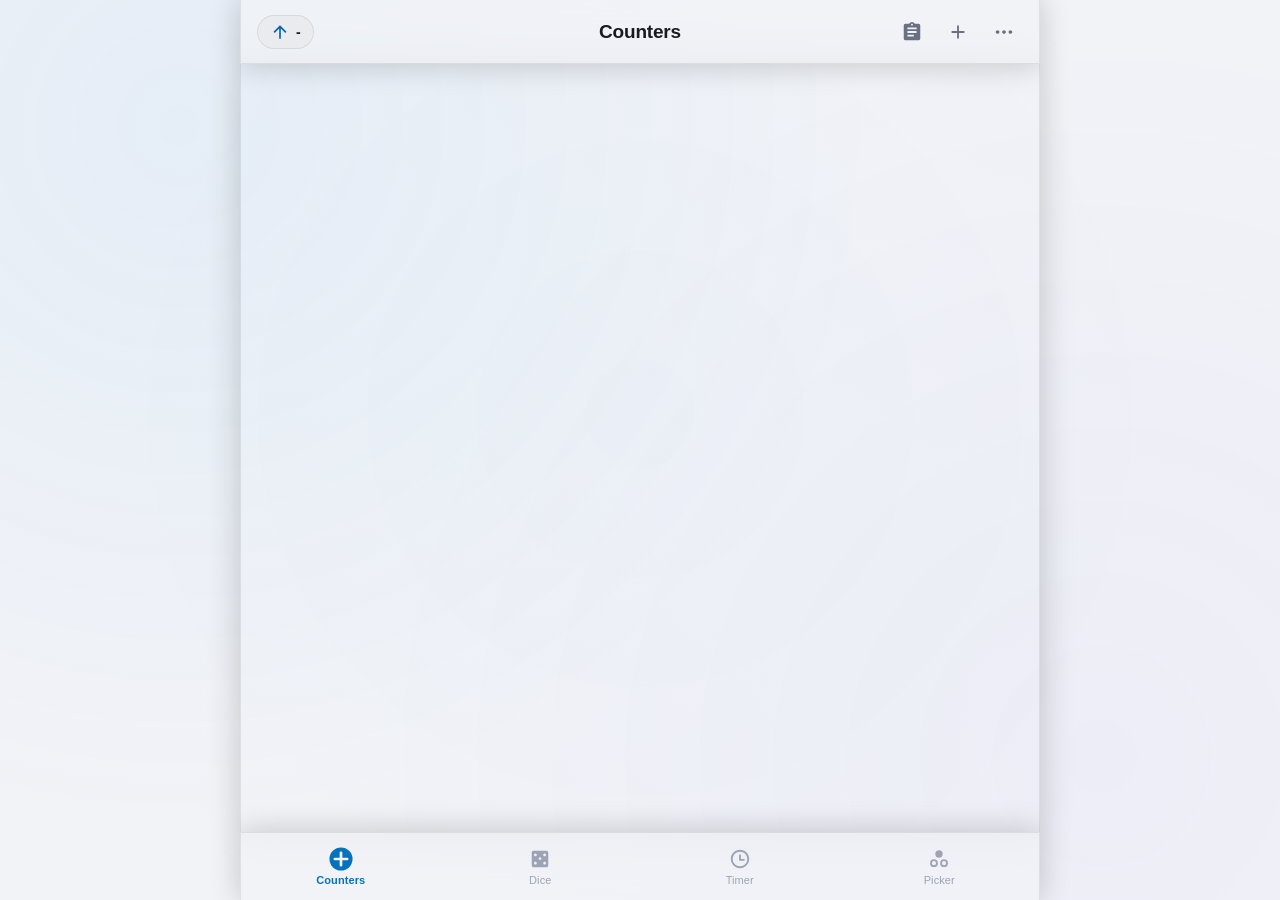
==== index.html @ 14c99e45 "Redesign dice tab with 3D polyhedra, immediate roll, and dual best/worst view" ====
<!DOCTYPE html>
<html lang="en">
  <head>
    <meta charset="UTF-8" />
    <meta
      name="viewport"
      content="width=device-width, initial-scale=1.0, viewport-fit=cover"
    />

    <!-- Premium PWA / Native Mobile App Fullscreen Mode -->
    <meta name="apple-mobile-web-app-title" content="Counters" />
    <meta name="mobile-web-app-capable" content="yes" />

    <title>Counters</title>

    <!-- Custom premium ultra-bold vector favicon -->
    <link rel="icon" type="image/png" href="/favicon.png" />

    <!-- iOS Home Screen Icon -->
    <link rel="apple-touch-icon" href="/apple-touch-icon.png" />

    <meta name="theme-color" content="#0d0e11" />
    <!-- sync-start:meta-description -->
    <meta
      name="description"
      content="Counters is a minimalist app designed for counting things, like scores in games."
    />
    <link rel="canonical" href="https://counters.cowneck.com/" />
    <meta property="og:type" content="website" />
    <meta property="og:site_name" content="Counters" />
    <meta property="og:title" content="Counters" />
    <meta property="og:description" content="Counters is a minimalist app designed for counting things, like scores in games." />
    <meta property="og:url" content="https://counters.cowneck.com/" />
    <meta property="og:image" content="https://counters.cowneck.com/og-image.jpg" />
    <meta property="og:image:width" content="1200" />
    <meta property="og:image:height" content="630" />
    <meta property="og:image:alt" content="Counters — A minimalist counting app" />
    <meta name="twitter:card" content="summary_large_image" />
    <meta name="twitter:title" content="Counters" />
    <meta name="twitter:description" content="Counters is a minimalist app designed for counting things, like scores in games." />
    <meta name="twitter:image" content="https://counters.cowneck.com/og-image.jpg" />
    <script type="application/ld+json">
    {
      "@context": "https://schema.org",
      "@type": "WebApplication",
      "name": "Counters",
      "url": "https://counters.cowneck.com/",
      "description": "Counters is a minimalist app designed for counting things, like scores in games.",
      "applicationCategory": "UtilityApplication",
      "operatingSystem": "Web, iOS, Android",
      "image": "https://counters.cowneck.com/og-image.jpg",
      "author": {
        "@type": "Person",
        "name": "Jimmy Orr",
        "url": "https://linktr.ee/jimmyorr"
      },
      "isPartOf": {
        "@type": "WebSite",
        "name": "cowneck",
        "url": "https://cowneck.com/"
      }
    }
    </script>
    <!-- sync-end:meta-description -->

    <!-- Modern CSS Stylesheet -->
    <link rel="stylesheet" href="index.css" />

    <!-- Pre-load script to prevent Flash of Unstyled Content (FOUC) and handle theme -->
    <script>
      (function () {
        const isLab = new URLSearchParams(window.location.search).get("lab") === "1";
        const savedTheme = isLab ? "dark" : localStorage.getItem("counters-theme") || "system";
        const root = document.documentElement;

        const isDark =
          savedTheme === "dark" ||
          (savedTheme !== "light" &&
            window.matchMedia("(prefers-color-scheme: dark)").matches);
        root.classList.toggle("dark-mode", isDark);
        root.classList.toggle("light-mode", !isDark);

        const themeMeta = document.querySelector('meta[name="theme-color"]');
        if (themeMeta) {
          themeMeta.setAttribute("content", isDark ? "#0d0e11" : "#f2f3f7");
        }

        const savedHue = isLab ? null : localStorage.getItem("counters-theme-hue");
        if (savedHue !== null && /^\d+$/.test(savedHue)) {
          root.style.setProperty("--theme-hue", savedHue);
        }

        // Load and apply grid layout option beforehand to prevent shifting
        const savedLayout = isLab ? "grid" : localStorage.getItem("counters-layout") || "list";
        root.setAttribute("data-layout", savedLayout);
      })();
    </script>
  </head>
  <body>
    <!-- Subtle ambient background gradient influenced by the current leader -->
    <div id="ambient-backdrop" class="ambient-backdrop" aria-hidden="true"></div>

    <!-- App Header -->
    <header class="app-header" data-active-tab="counters">
      <button
        class="header-left counters-only-control"
        id="header-leader-container"
        aria-label="Display options"
      >
        <span class="leader-icon">
          <svg
            aria-hidden="true"
            xmlns="http://www.w3.org/2000/svg"
            viewBox="0 0 24 24"
            width="20"
            height="20"
            fill="currentColor"
          >
            <path
              d="M13 7.828V20h-2V7.828l-5.364 5.364-1.414-1.414L12 4l7.778 7.778-1.414 1.414L13 7.828z"
            />
          </svg>
        </span>
        <span class="leader-text" id="header-leader-text">-</span>
      </button>

      <button
        class="header-left picker-mode-pill"
        id="header-picker-mode"
        aria-label="Picker mode: Pick 1"
        inert
      >
        <span class="picker-mode-icon" aria-hidden="true">
          <svg
            xmlns="http://www.w3.org/2000/svg"
            viewBox="0 0 24 24"
            width="18"
            height="18"
            fill="currentColor"
          >
            <circle cx="12" cy="6.5" r="4" />
            <circle
              cx="6.5"
              cy="16.5"
              r="3.25"
              fill="none"
              stroke="currentColor"
              stroke-width="2"
            />
            <circle
              cx="17.5"
              cy="16.5"
              r="3.25"
              fill="none"
              stroke="currentColor"
              stroke-width="2"
            />
          </svg>
        </span>
        <span class="picker-mode-text" id="header-picker-mode-text">Pick 1</span>
      </button>

      <div class="header-center">
        <h1 class="app-title" id="app-view-title">Counters</h1>
      </div>

      <div class="header-right">
        <button
          class="header-btn counters-only-control"
          id="btn-open-history"
          title="History"
          aria-label="Open history"
        >
          <svg
            aria-hidden="true"
            xmlns="http://www.w3.org/2000/svg"
            viewBox="0 0 24 24"
            width="22"
            height="22"
            fill="currentColor"
          >
            <path
              d="M19 3h-4.18C14.4 1.84 13.3 1 12 1c-1.3 0-2.4.84-2.82 2H5c-1.1 0-2 .9-2 2v14c0 1.1.9 2 2 2h14c1.1 0 2-.9 2-2V5c0-1.1-.9-2-2-2zm-7 0c.55 0 1 .45 1 1s-.45 1-1 1-1-.45-1-1 .45-1 1-1zm2 14H7v-2h7v2zm3-4H7v-2h10v2zm0-4H7V7h10v2z"
            />
          </svg>
        </button>
        <button
          class="header-btn counters-only-control"
          id="btn-add-counter"
          title="Add counter"
          aria-label="Add counter"
        >
          <svg
            aria-hidden="true"
            xmlns="http://www.w3.org/2000/svg"
            viewBox="0 0 24 24"
            width="22"
            height="22"
            fill="currentColor"
          >
            <path d="M11 11V5h2v6h6v2h-6v6h-2v-6H5v-2h6z" />
          </svg>
        </button>
        <button
          class="header-btn"
          id="btn-open-options"
          title="Menu"
          aria-label="Open menu"
        >
          <svg
            aria-hidden="true"
            xmlns="http://www.w3.org/2000/svg"
            viewBox="0 0 24 24"
            width="22"
            height="22"
            fill="currentColor"
          >
            <path
              d="M5 10c-1.1 0-2 .9-2 2s.9 2 2 2 2-.9 2-2-.9-2-2-2zm14 0c-1.1 0-2 .9-2 2s.9 2 2 2 2-.9 2-2-.9-2-2-2zm-7 0c-1.1 0-2 .9-2 2s.9 2 2 2 2-.9 2-2-.9-2-2-2z"
            />
          </svg>
        </button>
      </div>
    </header>

    <!-- Main View Screens -->
    <main class="app-main">
      <div class="tabs-slider" id="tabs-slider">
        <!-- Tab 1: Counters View -->
        <section
          class="tab-content active"
          id="tab-counters"
          data-view="counters"
          role="tabpanel"
          aria-labelledby="tab-btn-counters"
        >
          <!-- Scrollable Counters Container -->
          <div class="counters-container" id="counters-list-wrapper">
            <!-- Injected Dynamically by JavaScript -->
          </div>

          <!-- Empty State -->
          <div class="empty-state hidden" id="empty-state-view">
            <button
              class="empty-state-card"
              id="btn-empty-placeholder-icon"
              aria-label="Add counter"
            >
              <div class="placeholder-icon">
                <svg
                  aria-hidden="true"
                  class="accent-badge-svg"
                  xmlns="http://www.w3.org/2000/svg"
                  viewBox="0 0 24 24"
                  width="64"
                  height="64"
                >
                  <circle cx="12" cy="12" r="11.25" class="accent-badge-fill accent-badge-circle" />
                  <path
                    d="M12 6.25v11.5M6.25 12h11.5"
                    class="accent-badge-mark"
                    stroke-width="2.55"
                    stroke-linecap="round"
                    fill="none"
                  />
                </svg>
              </div>
              <div class="empty-state-text-btn">Add a counter</div>
            </button>
          </div>
        </section>

        <!-- Tab 2: Dice View -->
        <section
          class="tab-content"
          id="tab-dice"
          data-view="dice"
          role="tabpanel"
          aria-labelledby="tab-btn-dice"
          inert
        >
          <div class="dice-workspace" id="dice-workspace">
            <!-- Top: 3D Dice Tray -->
            <div
              class="dice-tray"
              id="dice-tray"
              role="group"
              aria-label="Dice tray"
            ></div>

            <!-- Middle: Single Active Dice Arena & Live Total -->
            <div class="dice-zone dice-result-card" id="dice-result-card">
              <div class="dice-arena-header">
                <div class="dice-total-wrap">
                  <span class="dice-total-label">Total</span>
                  <span
                    class="dice-result-total"
                    id="dice-result-total"
                    aria-live="polite"
                    >—</span
                  >
                </div>
                <span
                  class="dice-zone-count"
                  id="dice-pool-notation"
                  aria-live="polite"
                ></span>
              </div>
              <div
                class="dice-arena"
                id="dice-arena"
                role="group"
                aria-label="Rolled dice"
              >
                <p class="dice-empty-hint" id="dice-empty-hint">
                  Tap a die to roll it
                </p>
              </div>
            </div>

            <!-- Bottom: Roll Mode Toggle -->
            <div
              class="dice-mode-group"
              id="dice-mode-group"
              role="radiogroup"
              aria-label="Roll mode"
            >
              <button
                type="button"
                class="dice-mode-btn active"
                data-dice-mode="exact"
                role="radio"
                aria-checked="true"
              >
                Exact
              </button>
              <button
                type="button"
                class="dice-mode-btn"
                data-dice-mode="best"
                role="radio"
                aria-checked="false"
              >
                Best of two
              </button>
              <button
                type="button"
                class="dice-mode-btn"
                data-dice-mode="worst"
                role="radio"
                aria-checked="false"
              >
                Worst of two
              </button>
            </div>

            <!-- Bottom: Action Controls -->
            <div class="dice-actions-bar" id="dice-actions-bar">
              <button
                type="button"
                class="primary-btn dice-roll-action-btn"
                id="btn-roll-action"
                disabled
              >
                Reroll
              </button>
              <button
                type="button"
                class="dice-secondary-btn"
                id="btn-dice-clear"
                aria-label="Clear all dice"
                disabled
              >
                Clear
              </button>
            </div>
          </div>
        </section>

        <!-- Tab 3: Timer View -->
        <section
          class="tab-content"
          id="tab-timer"
          data-view="timer"
          role="tabpanel"
          aria-labelledby="tab-btn-timer"
          inert
        >
          <div class="placeholder-container">
            <div class="placeholder-icon shake-animation" id="timer-shake-icon">
              <svg
                aria-hidden="true"
                xmlns="http://www.w3.org/2000/svg"
                viewBox="0 0 24 24"
                width="64"
                height="64"
                fill="currentColor"
              >
                <path
                  d="M12 2C6.486 2 2 6.486 2 12s4.486 10 10 10 10-4.486 10-10S17.514 2 12 2zm0 18c-4.411 0-8-3.589-8-8s3.589-8 8-8 8 3.589 8 8-3.589 8-8 8z"
                />
                <path d="M13 7h-2v6h6v-2h-4z" />
              </svg>
            </div>
            <div class="placeholder-timer-visual">
              <span class="timer-tick" id="placeholder-stopwatch-display"
                >00:00.0</span
              >
            </div>
            <div class="timer-increment-row">
              <button class="timer-inc-btn" data-secs="10" aria-label="Add 10 seconds">+10s</button>
              <button class="timer-inc-btn" data-secs="30" aria-label="Add 30 seconds">+30s</button>
              <button class="timer-inc-btn" data-secs="60" aria-label="Add 60 seconds">+60s</button>
            </div>
            <div class="timer-controls">
              <button class="primary-btn" id="btn-timer-placeholder-start">
                Start
              </button>
              <button class="secondary-btn" id="btn-timer-placeholder-reset">
                Reset
              </button>
            </div>
          </div>
        </section>

        <!-- Tab 4: Picker View -->
        <section
          class="tab-content tab-picker"
          id="tab-picker"
          data-view="picker"
          role="tabpanel"
          aria-labelledby="tab-btn-picker"
          inert
        >
          <div class="picker-stage" id="picker-stage">
            <div
              class="picker-winner-bg"
              id="picker-winner-bg"
              aria-hidden="true"
            ></div>
            <div class="picker-prompt" id="picker-prompt">
              <div class="placeholder-icon picker-prompt-icon">
                <svg
                  aria-hidden="true"
                  xmlns="http://www.w3.org/2000/svg"
                  viewBox="0 0 24 24"
                  width="64"
                  height="64"
                  fill="currentColor"
                >
                  <circle cx="12" cy="6.5" r="4" />
                  <circle
                    cx="6.5"
                    cy="16.5"
                    r="3.25"
                    fill="none"
                    stroke="currentColor"
                    stroke-width="2"
                  />
                  <circle
                    cx="17.5"
                    cy="16.5"
                    r="3.25"
                    fill="none"
                    stroke="currentColor"
                    stroke-width="2"
                  />
                </svg>
              </div>
              <p class="picker-prompt-title" id="picker-prompt-title">
                Place fingers to choose
              </p>
              <p class="picker-prompt-subtitle" id="picker-prompt-subtitle">
                2 or more players
              </p>
            </div>
            <div class="picker-circles" id="picker-circles"></div>
            <div
              class="picker-particles"
              id="picker-particles"
              aria-hidden="true"
            ></div>
            <div
              class="visually-hidden"
              id="picker-status"
              role="status"
              aria-live="polite"
            ></div>
          </div>
        </section>
      </div>
    </main>

    <!-- Bottom Navigation Bar -->
    <nav class="app-nav" role="tablist" aria-label="Views">
      <button
        class="nav-item active"
        id="tab-btn-counters"
        data-tab-btn="counters"
        aria-controls="tab-counters"
        aria-label="Counters list"
        role="tab"
        aria-selected="true"
        tabindex="0"
      >
        <span class="nav-icon">
          <svg
            aria-hidden="true"
            xmlns="http://www.w3.org/2000/svg"
            viewBox="0 0 24 24"
            fill="currentColor"
          >
            <defs>
              <mask id="plus-mask-nav">
                <rect width="24" height="24" fill="white" />
                <path
                  d="M12 6v12M6 12h12"
                  stroke="black"
                  stroke-width="2.625"
                  stroke-linecap="round"
                />
              </mask>
            </defs>
            <circle cx="12" cy="12" r="11.25" mask="url(#plus-mask-nav)" />
          </svg>
        </span>
        <span class="nav-text">Counters</span>
      </button>

      <button
        class="nav-item"
        id="tab-btn-dice"
        data-tab-btn="dice"
        aria-controls="tab-dice"
        aria-label="Dice"
        role="tab"
        aria-selected="false"
        tabindex="-1"
      >
        <span class="nav-icon">
          <svg
            aria-hidden="true"
            xmlns="http://www.w3.org/2000/svg"
            viewBox="0 0 24 24"
            fill="currentColor"
          >
            <path
              d="M19 3H5c-1.103 0-2 .897-2 2v14c0 1.103.897 2 2 2h14c1.103 0 2-.897 2-2V5c0-1.103-.897-2-2-2zm-7 10c-.828 0-1.5-.672-1.5-1.5s.672-1.5 1.5-1.5 1.5.672 1.5 1.5-.672 1.5-1.5 1.5zM7 9c-.828 0-1.5-.672-1.5-1.5S6.172 6 7 6s1.5.672 1.5 1.5S7.828 9 7 9zm0 9c-.828 0-1.5-.672-1.5-1.5s.672-1.5 1.5-1.5 1.5.672 1.5 1.5S7.828 18 7 18zm10 0c-.828 0-1.5-.672-1.5-1.5s.672-1.5 1.5-1.5 1.5.672 1.5 1.5-.672 1.5-1.5 1.5zm0-9c-.828 0-1.5-.672-1.5-1.5S16.172 6 17 6s1.5.672 1.5 1.5S17.828 9 17 9z"
            />
          </svg>
        </span>
        <span class="nav-text">Dice</span>
      </button>

      <button
        class="nav-item"
        id="tab-btn-timer"
        data-tab-btn="timer"
        aria-controls="tab-timer"
        aria-label="Timer"
        role="tab"
        aria-selected="false"
        tabindex="-1"
      >
        <span class="nav-icon">
          <svg
            aria-hidden="true"
            xmlns="http://www.w3.org/2000/svg"
            viewBox="0 0 24 24"
            fill="currentColor"
          >
            <path
              d="M12 22c5.523 0 10-4.477 10-10S17.523 2 12 2 2 6.477 2 12s4.477 10 10 10zm0-2a8 8 0 1 1 0-16 8 8 0 0 1 0 16zm1-8h4v2h-6V7h2v5z"
            />
          </svg>
        </span>
        <span class="nav-text">Timer</span>
      </button>

      <button
        class="nav-item"
        id="tab-btn-picker"
        data-tab-btn="picker"
        aria-controls="tab-picker"
        aria-label="Picker"
        role="tab"
        aria-selected="false"
        tabindex="-1"
      >
        <span class="nav-icon">
          <svg
            aria-hidden="true"
            xmlns="http://www.w3.org/2000/svg"
            viewBox="0 0 24 24"
            fill="currentColor"
          >
            <circle cx="12" cy="6.5" r="4" />
            <circle
              cx="6.5"
              cy="16.5"
              r="3.25"
              fill="none"
              stroke="currentColor"
              stroke-width="2"
            />
            <circle
              cx="17.5"
              cy="16.5"
              r="3.25"
              fill="none"
              stroke="currentColor"
              stroke-width="2"
            />
          </svg>
        </span>
        <span class="nav-text">Picker</span>
      </button>
    </nav>

    <!-- ==================== DIALOGS & OVERLAYS ==================== -->

    <!-- 1. Calculator Bottom Sheet Dialog -->
    <dialog
      id="calculator-dialog"
      class="bottom-sheet-dialog"
      aria-labelledby="calc-dialog-title"
      autofocus
    >
      <div class="bottom-sheet-header">
        <div class="drag-handle"></div>
        <h2 id="calc-dialog-title" class="sheet-title-pill">Name</h2>
        <div class="header-actions">
          <button
            class="sheet-close-btn"
            commandfor="calculator-dialog"
            command="close"
            aria-label="Close sheet"
          >
            <svg
              aria-hidden="true"
              xmlns="http://www.w3.org/2000/svg"
              viewBox="0 0 24 24"
              width="24"
              height="24"
              fill="currentColor"
            >
              <path
                d="M19 6.41L17.59 5 12 10.59 6.41 5 5 6.41 10.59 12 5 17.59 6.41 19 12 13.41 17.59 19 19 17.59 13.41 12 19 6.41z"
              />
            </svg>
          </button>
        </div>
      </div>

      <div class="bottom-sheet-body">
        <!-- Quick Add Buttons Grid (available in both system and numpad modes) -->
        <div class="quick-add-grid" id="calc-quick-add-container">
          <!-- Injected dynamically by JavaScript, e.g. +5, +10, +50 -->
        </div>

        <!-- In-app number pad layout -->
        <div class="calculator-wrapper" id="calc-numpad-container">
          <div class="numpad-display-wrapper">
            <div class="numpad-display-value" id="calc-numpad-display" aria-live="polite">0</div>
            <button
              type="button"
              class="numpad-btn-backspace"
              id="calc-numpad-backspace"
              aria-label="Backspace"
            >
              <svg
                aria-hidden="true"
                xmlns="http://www.w3.org/2000/svg"
                viewBox="0 0 24 24"
                width="22"
                height="22"
                fill="currentColor"
              >
                <path
                  d="M22 3H7c-.69 0-1.23.35-1.59.88L0 12l5.41 8.11c.36.53.9.89 1.59.89h15c1.1 0 2-.9 2-2V5c0-1.1-.9-2-2-2zm0 16H7.07L2.4 12l4.66-7H22v14zm-11.59-2L14 13.41 17.59 17 19 15.59 15.41 12 19 8.41 17.59 7 14 10.59 10.41 7 9 8.41 12.59 12 9 15.59z"
                />
              </svg>
            </button>
          </div>

          <div class="numpad-grid" id="calc-numpad-grid">
            <button type="button" class="numpad-key" data-key="1">1</button>
            <button type="button" class="numpad-key" data-key="2">2</button>
            <button type="button" class="numpad-key" data-key="3">3</button>
            <button type="button" class="numpad-key" data-key="4">4</button>
            <button type="button" class="numpad-key" data-key="5">5</button>
            <button type="button" class="numpad-key" data-key="6">6</button>
            <button type="button" class="numpad-key" data-key="7">7</button>
            <button type="button" class="numpad-key" data-key="8">8</button>
            <button type="button" class="numpad-key" data-key="9">9</button>
            <button type="button" class="numpad-key" data-key=".">.</button>
            <button type="button" class="numpad-key" data-key="0">0</button>
            <button type="button" class="numpad-key numpad-key-clear" data-key="clear" aria-label="Clear">C</button>
          </div>

          <div class="numpad-actions-row">
            <button
              type="button"
              class="numpad-action-btn numpad-action-subtract"
              id="calc-numpad-btn-subtract"
            >
              Subtract
            </button>
            <button
              type="button"
              class="numpad-action-btn primary-btn numpad-action-add"
              id="calc-numpad-btn-add"
            >
              Add
            </button>
          </div>
        </div>
      </div>
    </dialog>

    <!-- 2. Edit Counter Dialog -->
    <dialog
      id="edit-counter-dialog"
      class="bottom-sheet-dialog full-sheet-dialog"
      aria-labelledby="edit-dialog-title"
      autofocus
    >
      <div class="bottom-sheet-header">
        <div class="drag-handle"></div>
        <div class="header-left-actions">
          <button
            class="header-icon-btn danger-color"
            id="edit-btn-delete"
            title="Delete counter"
            aria-label="Delete counter"
          >
            <svg
              aria-hidden="true"
              xmlns="http://www.w3.org/2000/svg"
              viewBox="0 0 24 24"
              width="22"
              height="22"
              fill="currentColor"
            >
              <path
                d="M6 19c0 1.1.9 2 2 2h8c1.1 0 2-.9 2-2V7H6v12zM19 4h-3.5l-1-1h-5l-1 1H5v2h14V4z"
              />
            </svg>
          </button>
        </div>
        <h2 id="edit-dialog-title" class="sheet-title">Edit counter</h2>
        <div class="header-actions">
          <button
            class="sheet-close-btn"
            commandfor="edit-counter-dialog"
            command="close"
            aria-label="Close edit panel"
          >
            <svg
              aria-hidden="true"
              xmlns="http://www.w3.org/2000/svg"
              viewBox="0 0 24 24"
              width="24"
              height="24"
              fill="currentColor"
            >
              <path
                d="M19 6.41L17.59 5 12 10.59 6.41 5 5 6.41 10.59 12 5 17.59 6.41 19 12 13.41 17.59 19 19 17.59 13.41 12 19 6.41z"
              />
            </svg>
          </button>
        </div>
      </div>

      <div class="bottom-sheet-body">
        <form
          class="edit-form"
          id="edit-counter-form"
          method="dialog"
          autocomplete="off"
        >
          <!-- Palette circular selectors -->
          <div class="color-palette-wrapper">
            <span class="palette-desc">Color</span>
            <div class="palette-grid" id="edit-palette-container">
              <!-- Circular color options injected dynamically -->
            </div>
          </div>

          <!-- Text details -->
          <div class="form-group">
            <label for="edit-label">Label</label>
            <input
              type="text"
              id="edit-label"
              class="form-input"
              required
              autocomplete="new-password"
              placeholder="Label"
            />
          </div>

          <div class="form-row">
            <div class="form-group">
              <label for="edit-value-input-details">Value</label>
              <input
                type="number"
                inputmode="decimal"
                step="any"
                id="edit-value-input-details"
                class="form-input"
                required
                placeholder="0"
              />
              <span class="field-hint">Current</span>
            </div>
            <div class="form-group">
              <label for="edit-increment">Increment</label>
              <input
                type="number"
                inputmode="decimal"
                step="any"
                id="edit-increment"
                class="form-input"
                required
                min="0.0001"
                placeholder="1"
              />
              <span class="field-hint">On edge</span>
            </div>
            <div class="form-group">
              <label for="edit-reset-val">Reset</label>
              <input
                type="number"
                inputmode="decimal"
                step="any"
                id="edit-reset-val"
                class="form-input"
                required
                placeholder="0"
              />
              <span class="field-hint">On reset</span>
            </div>
          </div>

          <div class="edit-reorder-row" id="edit-reorder-row" hidden>
            <button
              type="button"
              class="reorder-btn"
              id="edit-btn-move-up"
            >
              <svg
                aria-hidden="true"
                xmlns="http://www.w3.org/2000/svg"
                viewBox="0 0 24 24"
                width="16"
                height="16"
                fill="currentColor"
              >
                <path
                  d="M13 7.828V20h-2V7.828l-5.364 5.364-1.414-1.414L12 4l7.778 7.778-1.414 1.414L13 7.828z"
                />
              </svg>
              <span>Move up</span>
            </button>
            <button
              type="button"
              class="reorder-btn"
              id="edit-btn-move-down"
            >
              <svg
                aria-hidden="true"
                xmlns="http://www.w3.org/2000/svg"
                viewBox="0 0 24 24"
                width="16"
                height="16"
                fill="currentColor"
              >
                <path
                  d="M11 16.172V4h2v12.172l5.364-5.364 1.414 1.414L12 20l-7.778-7.778 1.414-1.414L11 16.172z"
                />
              </svg>
              <span>Move down</span>
            </button>
          </div>

          <div class="sheet-action-row">
            <!-- type="button" so Enter in a field submits via Save, not Reset -->
            <button type="button" class="secondary-btn" id="edit-btn-reset">
              Reset to 0
            </button>
            <button
              type="submit"
              class="primary-btn full-width"
              id="edit-btn-save"
            >
              Save counter
            </button>
          </div>
        </form>
      </div>
    </dialog>

    <!-- 1. Main Options Menu Dialog -->
    <dialog
      id="main-menu-dialog"
      class="options-menu-dialog"
      aria-labelledby="main-menu-title"
      autofocus
    >
      <div class="options-dialog-header">
        <h2 id="main-menu-title">Menu</h2>
        <button
          class="options-close-btn"
          commandfor="main-menu-dialog"
          command="close"
          aria-label="Close menu"
        >
          <svg
            aria-hidden="true"
            xmlns="http://www.w3.org/2000/svg"
            viewBox="0 0 24 24"
            width="20"
            height="20"
            fill="currentColor"
          >
            <path
              d="M19 6.41L17.59 5 12 10.59 6.41 5 5 6.41 10.59 12 5 17.59 6.41 19 12 13.41 17.59 19 19 17.59 13.41 12 19 6.41z"
            />
          </svg>
        </button>
      </div>
      <div class="options-dialog-body main-menu-body">
        <div class="selection-stack main-menu-stack">
          <button class="select-row-btn" id="menu-btn-open-settings">
            <svg
              aria-hidden="true"
              xmlns="http://www.w3.org/2000/svg"
              viewBox="0 0 24 24"
              width="18"
              height="18"
              fill="currentColor"
            >
              <path
                d="M12 1l9.5 5.5v11L12 23l-9.5-5.5v-11L12 1zm0 2.309L4.5 7.636v8.728L12 20.69l7.5-4.327V7.636L12 3.31zM12 8a4 4 0 1 1 0 8 4 4 0 0 1 0-8zm0 2a2 2 0 1 0 0 4 2 2 0 0 0 0-4z"
              />
            </svg>
            <span>Settings</span>
          </button>

          <button class="select-row-btn" id="menu-btn-open-display-options">
            <svg
              aria-hidden="true"
              xmlns="http://www.w3.org/2000/svg"
              viewBox="0 0 24 24"
              width="18"
              height="18"
              fill="currentColor"
            >
              <path
                d="M3 3h8v8H3V3zm0 10h8v8H3v-8zM13 3h8v8h-8V3zm0 10h8v8h-8v-8z"
              />
            </svg>
            <span>Display options</span>
          </button>

          <div class="menu-divider"></div>

          <button class="select-row-btn" id="menu-btn-shuffle-counters">
            <svg
              aria-hidden="true"
              xmlns="http://www.w3.org/2000/svg"
              viewBox="0 0 24 24"
              width="18"
              height="18"
              fill="currentColor"
            >
              <path
                d="M10.59 9.17L5.41 4 4 5.41l5.17 5.17 1.42-1.41zM14.5 4l2.04 2.04L4 18.59 5.41 20 17.96 7.46 20 9.5V4h-5.5zm.33 9.41l-1.41 1.41 3.13 3.13L14.5 20H20v-5.5l-2.04 2.04-3.13-3.13z"
              />
            </svg>
            <span>Shuffle all counters</span>
          </button>

          <button class="select-row-btn" id="menu-btn-reset-counters">
            <svg
              aria-hidden="true"
              xmlns="http://www.w3.org/2000/svg"
              viewBox="0 0 24 24"
              width="18"
              height="18"
              fill="currentColor"
            >
              <path
                d="M5.828 7l2.536 2.536L6.95 10.95 2 6l4.95-4.95 1.414 1.414L5.828 5H13a8 8 0 1 1 0 16H4v-2h9a6 6 0 1 0 0-12H5.828z"
              />
            </svg>
            <span>Reset all counters</span>
          </button>

          <button class="select-row-btn" id="menu-btn-share-counters">
            <svg
              aria-hidden="true"
              xmlns="http://www.w3.org/2000/svg"
              viewBox="0 0 24 24"
              width="18"
              height="18"
              fill="currentColor"
            >
              <path
                d="M18 16.08c-.76 0-1.44.3-1.96.77L8.91 12.7c.05-.23.09-.46.09-.7s-.04-.47-.09-.7l7.05-4.11c.54.5 1.25.81 2.04.81 1.66 0 3-1.34 3-3s-1.34-3-3-3-3 1.34-3 3c0 .24.04.47.09.7L8.04 9.81C7.5 9.31 6.79 9 6 9c-1.66 0-3 1.34-3 3s1.34 3 3 3c.79 0 1.5-.31 2.04-.81l7.12 4.16c-.05.21-.08.43-.08.65 0 1.61 1.31 2.92 2.92 2.92 1.61 0 2.92-1.31 2.92-2.92s-1.31-2.92-2.92-2.92z"
              />
            </svg>
            <span>Share counters</span>
          </button>

          <button
            class="select-row-btn danger-row-btn"
            id="menu-btn-delete-all"
          >
            <svg
              aria-hidden="true"
              xmlns="http://www.w3.org/2000/svg"
              viewBox="0 0 24 24"
              width="18"
              height="18"
              fill="currentColor"
            >
              <path
                d="M6 19c0 1.1.9 2 2 2h8c1.1 0 2-.9 2-2V7H6v12zM19 4h-3.5l-1-1h-5l-1 1H5v2h14V4z"
              />
            </svg>
            <span>Delete all counters</span>
          </button>
        </div>
      </div>
    </dialog>

    <!-- 6. Settings Bottom Sheet Dialog -->
    <dialog
      id="settings-dialog"
      class="bottom-sheet-dialog full-sheet-dialog"
      aria-labelledby="settings-dialog-title"
      autofocus
    >
      <div class="bottom-sheet-header">
        <div class="drag-handle"></div>
        <h2 id="settings-dialog-title" class="sheet-title">Settings</h2>
        <div class="header-actions">
          <button
            class="sheet-close-btn"
            commandfor="settings-dialog"
            command="close"
            aria-label="Close settings"
          >
            <svg
              aria-hidden="true"
              xmlns="http://www.w3.org/2000/svg"
              viewBox="0 0 24 24"
              width="24"
              height="24"
              fill="currentColor"
            >
              <path
                d="M19 6.41L17.59 5 12 10.59 6.41 5 5 6.41 10.59 12 5 17.59 6.41 19 12 13.41 17.59 19 19 17.59 13.41 12 19 6.41z"
              />
            </svg>
          </button>
        </div>
      </div>

      <div class="bottom-sheet-body">
        <div class="settings-wrapper">
          <div class="settings-section">

            <!-- Theme selector -->
            <div class="settings-row">
              <div class="settings-info">
                <span class="setting-title">Theme</span>
              </div>
              <div
                class="segmented-control"
                id="setting-theme-group"
                role="radiogroup"
                aria-label="Theme"
              >
                <button
                  type="button"
                  class="segment-btn active"
                  role="radio"
                  aria-checked="true"
                  data-theme-opt="system"
                >
                  System
                </button>
                <button
                  type="button"
                  class="segment-btn"
                  role="radio"
                  aria-checked="false"
                  data-theme-opt="dark"
                >
                  Dark
                </button>
                <button
                  type="button"
                  class="segment-btn"
                  role="radio"
                  aria-checked="false"
                  data-theme-opt="light"
                >
                  Light
                </button>
              </div>
            </div>

            <!-- Palette selector: preset counter colors -->
            <div class="settings-row settings-row-stacked">
              <div class="settings-info">
                <span class="setting-title">Palette</span>
              </div>
              <div
                class="palette-picker-grid"
                id="setting-palette-group"
                role="radiogroup"
                aria-label="Palette"
              >
                <!-- Palette option cards injected dynamically by JavaScript -->
              </div>
            </div>

            <div class="settings-row settings-row-stacked">
              <div class="settings-info">
                <span class="setting-title">Theme color</span>
              </div>
              <input
                type="range"
                id="setting-theme-hue"
                class="hue-slider"
                min="0"
                max="360"
                value="205"
                aria-label="Theme color hue"
              />
            </div>

            <!-- Sound Toggle -->
            <div class="settings-row">
              <div class="settings-info">
                <span class="setting-title">Audio feedback</span>
              </div>
              <label class="switch-toggle">
                <input
                  type="checkbox"
                  id="setting-sound"
                  aria-label="Audio feedback"
                  checked
                />
                <span class="slider-round"></span>
              </label>
            </div>

            <!-- Haptic Toggle -->
            <div class="settings-row" id="setting-row-haptic">
              <div class="settings-info">
                <span class="setting-title">Haptic feedback</span>
              </div>
              <label class="switch-toggle">
                <input
                  type="checkbox"
                  id="setting-haptic"
                  aria-label="Haptic feedback"
                  checked
                />
                <span class="slider-round"></span>
              </label>
            </div>

            <!-- Keep Awake Toggle -->
            <div class="settings-row">
              <div class="settings-info">
                <span class="setting-title">Keep screen awake</span>
              </div>
              <label class="switch-toggle">
                <input
                  type="checkbox"
                  id="setting-keep-awake"
                  aria-label="Keep screen awake"
                />
                <span class="slider-round"></span>
              </label>
            </div>


            <!-- Quick Add Editing -->
            <div class="settings-row settings-row-quick-add">
              <div class="settings-info">
                <span class="setting-title">Quick-add values</span>
              </div>
              <input
                type="text"
                class="settings-input"
                id="setting-quick-add-values"
                placeholder="5, 10, 15, 20, 50, 100"
                aria-label="Quick-add calculator values"
                aria-describedby="quick-add-feedback"
                value="5, 10, 15, 20, 50, 100"
              />
              <span
                class="settings-feedback"
                id="quick-add-feedback"
                role="status"
                hidden
              ></span>
            </div>
          </div>

          <div class="about-version">
            <span id="about-app-version">Counters v0.0.3</span>
            <span id="about-app-store-container" class="app-store-container">
              <span class="app-store-separator" aria-hidden="true">&bull;</span>
              <a href="https://apps.apple.com/us/app/counters-minimalist-tracker/id6778014900" class="app-store-link" target="_blank" rel="noopener noreferrer">App Store</a>
              <span class="app-store-separator" aria-hidden="true">&bull;</span>
              <a href="https://play.google.com/store/apps/details?id=com.cowneck.counters" class="app-store-link" target="_blank" rel="noopener noreferrer">Google Play</a>
            </span>
          </div>
        </div>
      </div>
    </dialog>

    <!-- 3. Options (Sorting & Layout) Dialog -->
    <dialog
      id="options-dialog"
      class="options-menu-dialog"
      aria-labelledby="options-dialog-title"
      autofocus
    >
      <div class="options-dialog-header">
        <h2 id="options-dialog-title">Display options</h2>
        <button
          class="options-close-btn"
          commandfor="options-dialog"
          command="close"
          aria-label="Close dialog"
        >
          <svg
            aria-hidden="true"
            xmlns="http://www.w3.org/2000/svg"
            viewBox="0 0 24 24"
            width="20"
            height="20"
            fill="currentColor"
          >
            <path
              d="M19 6.41L17.59 5 12 10.59 6.41 5 5 6.41 10.59 12 5 17.59 6.41 19 12 13.41 17.59 19 19 17.59 13.41 12 19 6.41z"
            />
          </svg>
        </button>
      </div>

      <div class="options-dialog-body">
        <!-- Section 1: Appearance -->
        <div class="options-group">
          <h4>Appearance</h4>
          <div class="toggle-buttons-row">
            <button
              class="toggle-btn active"
              id="layout-opt-list"
              aria-label="List layout"
              title="List view"
            >
              <svg
                aria-hidden="true"
                xmlns="http://www.w3.org/2000/svg"
                viewBox="0 0 24 24"
                width="20"
                height="20"
                fill="currentColor"
              >
                <path d="M4 6h16v2H4V6zm0 5h16v2H4v-2zm0 5h16v2H4v-2z" />
              </svg>
              <span>List</span>
            </button>
            <button
              class="toggle-btn"
              id="layout-opt-grid"
              aria-label="Grid layout"
              title="Grid view"
            >
              <svg
                aria-hidden="true"
                xmlns="http://www.w3.org/2000/svg"
                viewBox="0 0 24 24"
                width="20"
                height="20"
                fill="currentColor"
              >
                <path
                  d="M4 4h4v4H4V4zm6 0h4v4h-4V4zm6 0h4v4h-4V4zM4 10h4v4H4v-4zm6 0h4v4h-4v-4zm6 0h4v4h-4v-4zM4 16h4v4H4v-4zm6 0h4v4h-4v-4zm6 0h4v4h-4v-4z"
                />
              </svg>
              <span>Grid</span>
            </button>
          </div>
        </div>

        <!-- Section 2: Top Bar Content -->
        <div class="options-group">
          <h4>Top bar display info</h4>
          <div class="selection-stack">
            <button class="select-row-btn active" id="topbar-opt-highest">
              <svg
                aria-hidden="true"
                xmlns="http://www.w3.org/2000/svg"
                viewBox="0 0 24 24"
                width="18"
                height="18"
                fill="currentColor"
              >
                <path
                  d="M13 7.828V20h-2V7.828l-5.364 5.364-1.414-1.414L12 4l7.778 7.778-1.414 1.414L13 7.828z"
                />
              </svg>
              <span>Show the highest value</span>
            </button>

            <button class="select-row-btn" id="topbar-opt-lowest">
              <svg
                aria-hidden="true"
                xmlns="http://www.w3.org/2000/svg"
                viewBox="0 0 24 24"
                width="18"
                height="18"
                fill="currentColor"
              >
                <path
                  d="M11 16.172V4h2v12.172l5.364-5.364 1.414 1.414L12 20l-7.778-7.778 1.414-1.414L11 16.172z"
                />
              </svg>
              <span>Show the lowest value</span>
            </button>

            <button class="select-row-btn" id="topbar-opt-total">
              <svg
                aria-hidden="true"
                xmlns="http://www.w3.org/2000/svg"
                viewBox="0 0 24 24"
                width="18"
                height="18"
                fill="currentColor"
              >
                <path
                  d="M19 18v2H5v-2l6-6-6-6V4h14v2h-9.35L14 12l-4.35 6H19z"
                />
              </svg>
              <span>Show the total value</span>
            </button>
          </div>
        </div>

        <!-- Section 3: Automatically Sort -->
        <div class="options-group border-top">
          <h4>Automatically sort counters</h4>

          <div class="setting-switch-row">
            <div class="switch-label">
              <span class="switch-title">Turn on auto-sorting (3s delay)</span>
            </div>
            <label class="switch-toggle">
              <input
                type="checkbox"
                id="options-auto-sort"
                aria-label="Turn on auto-sorting"
              />
              <span class="slider-round"></span>
            </label>
          </div>
        </div>
      </div>
    </dialog>

    <dialog
      id="confirm-dialog"
      aria-labelledby="confirm-dialog-title"
      class="bottom-sheet-dialog confirm-sheet-dialog"
      autofocus
    >
      <div class="bottom-sheet-header">
        <div class="drag-handle"></div>
        <h2 class="sheet-title" id="confirm-dialog-title">Confirm action</h2>
      </div>
      <div class="bottom-sheet-body compact-sheet-body">
        <p id="confirm-dialog-message" class="confirm-dialog-message"></p>
        <div class="dialog-action-row">
          <button class="secondary-btn full-width" id="confirm-btn-cancel">
            Cancel
          </button>
          <button class="primary-btn full-width" id="confirm-btn-ok">
            Confirm
          </button>
        </div>
      </div>
    </dialog>

    <!-- 5. History Log Dialog -->
    <dialog
      id="history-dialog"
      class="bottom-sheet-dialog"
      aria-labelledby="history-dialog-title"
      autofocus
    >
      <div class="bottom-sheet-header">
        <div class="drag-handle"></div>
        <div class="header-left-actions">
          <button
            class="header-icon-btn danger-color"
            id="history-btn-clear"
            title="Clear history"
            aria-label="Clear history"
          >
            <svg
              aria-hidden="true"
              xmlns="http://www.w3.org/2000/svg"
              viewBox="0 0 24 24"
              width="20"
              height="20"
              fill="currentColor"
            >
              <path
                d="M17 6h5v2h-2v13a1 1 0 0 1-1 1H5a1 1 0 0 1-1-1V8H2V6h5V3a1 1 0 0 1 1-1h8a1 1 0 0 1 1 1v3zm1 2H6v12h12V8zm-9 3h2v6H9v-6zm4 0h2v6h-2v-6zM9 4v2h6V4H9z"
              />
            </svg>
          </button>
        </div>
        <h2 id="history-dialog-title" class="sheet-title">History</h2>
        <div class="header-actions">
          <button
            class="sheet-close-btn"
            commandfor="history-dialog"
            command="close"
            aria-label="Close history"
          >
            <svg
              aria-hidden="true"
              xmlns="http://www.w3.org/2000/svg"
              viewBox="0 0 24 24"
              width="24"
              height="24"
              fill="currentColor"
            >
              <path
                d="M19 6.41L17.59 5 12 10.59 6.41 5 5 6.41 10.59 12 5 17.59 6.41 19 12 13.41 17.59 19 19 17.59 13.41 12 19 6.41z"
              />
            </svg>
          </button>
        </div>
      </div>

      <div class="bottom-sheet-body">
        <div class="history-list" id="history-items-wrapper">
          <!-- History entries injected dynamically by JavaScript -->
        </div>

        <!-- History Empty state -->
        <div class="history-empty hidden" id="history-empty-view">
          <svg
            aria-hidden="true"
            xmlns="http://www.w3.org/2000/svg"
            viewBox="0 0 24 24"
            width="48"
            height="48"
            fill="currentColor"
          >
            <path
              d="M19 3h-4.18C14.4 1.84 13.3 1 12 1c-1.3 0-2.4.84-2.82 2H5c-1.1 0-2 .9-2 2v14c0 1.1.9 2 2 2h14c1.1 0 2-.9 2-2V5c0-1.1-.9-2-2-2zm-7 0c.55 0 1 .45 1 1s-.45 1-1 1-1-.45-1-1 .45-1 1-1zm2 14H7v-2h7v2zm3-4H7v-2h10v2zm0-4H7V7h10v2z"
            />
          </svg>
          <p>Nothing logged yet.</p>
        </div>
      </div>
    </dialog>

    <!-- 8. Minimal Edit Value Dialog -->
    <dialog
      id="edit-value-dialog"
      class="bottom-sheet-dialog"
      aria-labelledby="edit-value-title"
      autofocus
    >
      <div class="bottom-sheet-header">
        <div class="drag-handle"></div>
        <h2 class="sheet-title" id="edit-value-title">Edit value</h2>
        <div class="header-actions">
          <button
            class="sheet-close-btn"
            commandfor="edit-value-dialog"
            command="close"
            aria-label="Close value editor"
          >
            <svg
              aria-hidden="true"
              xmlns="http://www.w3.org/2000/svg"
              viewBox="0 0 24 24"
              width="24"
              height="24"
              fill="currentColor"
            >
              <path
                d="M19 6.41L17.59 5 12 10.59 6.41 5 5 6.41 10.59 12 5 17.59 6.41 19 12 13.41 17.59 19 19 17.59 13.41 12 19 6.41z"
              />
            </svg>
          </button>
        </div>
      </div>
      <div class="bottom-sheet-body compact-sheet-body">
        <form
          id="edit-value-form"
          class="edit-value-form"
          method="dialog"
          autocomplete="off"
        >
          <div class="form-group edit-value-group">
            <input
              type="number"
              inputmode="decimal"
              step="any"
              id="edit-value-input"
              class="form-input"
              required
              placeholder="Value"
              aria-label="Value"
            />
          </div>
          <div class="dialog-action-row">
            <button
              type="button"
              class="secondary-btn full-width"
              commandfor="edit-value-dialog"
              command="close"
            >
              Cancel
            </button>
            <button
              type="submit"
              class="primary-btn full-width"
              id="edit-value-save-btn"
            >
              Save
            </button>
          </div>
        </form>
      </div>
    </dialog>

    <!-- Screen reader announcements for value changes -->
    <div class="visually-hidden" id="sr-announcer" aria-live="polite"></div>

    <!-- Subtle feedback toast -->
    <div class="toast-notification hidden" id="toast-wrapper" role="status">
      <span class="toast-message" id="toast-text">Counter deleted</span>
      <button class="toast-action" id="toast-action" type="button" hidden>
        Undo
      </button>
    </div>

    <!-- Main Application Logic Script -->
    <script type="module" src="app.js"></script>
  </body>
</html>
---- index.css ----
/* ==========================================================================
   COUNTERS MODERN CSS DESIGN SYSTEM
   Vanilla CSS with rich aesthetics, harmony color schemes, responsive layouts,
   and dynamic micro-interactions.
   ========================================================================== */

/* Fonts are bundled locally so a stalled network can't block the first paint */
@import "@fontsource-variable/inter/wght.css";
@import "@fontsource-variable/outfit/wght.css";

/* --------------------------------------------------------------------------
   1. Typography & Theme Design Tokens
   -------------------------------------------------------------------------- */
:root {
  /* Fonts */
  --font-primary:
    "Outfit Variable", "Inter Variable", -apple-system, BlinkMacSystemFont, "Segoe UI", Roboto,
    sans-serif;
  --font-secondary: "Inter Variable", -apple-system, sans-serif;

  /* Animation Timings */
  --ease-spring: cubic-bezier(0.34, 1.56, 0.64, 1);
  --ease-smooth: cubic-bezier(0.25, 1, 0.5, 1);
  --trans-fast: 0.15s var(--ease-smooth);
  --trans-normal: 0.25s var(--ease-smooth);
  --trans-spring: 0.4s var(--ease-spring);

  /* Layout dimensions */
  --header-height: 64px;
  --nav-height: 68px;
  --max-app-width: 500px;

  /* Theme Hue (0-360) Default Blue */
  --theme-hue: 205;
}

/* Light Theme Variables */
:root.light-mode {
  color-scheme: light;
  --bg-primary: #f2f3f7;
  --bg-secondary: #ffffff;
  --bg-tertiary: #e9ebee;
  --text-primary: #191b22;
  --text-secondary: #697082;
  --text-tertiary: #9da3b4;
  --text-danger: #c62828;
  --text-button-secondary: #4a5060;
  --border-light: rgba(0, 0, 0, 0.08);
  --border-strong: rgba(0, 0, 0, 0.15);
  --card-shadow: 0 4px 16px rgba(0, 0, 0, 0.04);
  --modal-backdrop: rgba(0, 0, 0, 0.35);
  --overlay-bg: rgba(255, 255, 255, 0.96);
  --accent-color: var(--accent-fill-light, #0672be);
  --accent-ink: var(--accent-ink-light, #0564a8);
  --accent-graphic: var(--accent-graphic-light, #0786e1);
  --accent-large-text: var(--accent-large-text-light, #0672be);
  --accent-nav-icon: var(--accent-nav-icon-light, #0672be);
  --accent-nav-text: var(--accent-nav-text-light, #0672be);
  --accent-badge-rim: var(--accent-badge-rim-light, none);
  --accent-badge-radius: var(--accent-badge-radius-light, 11.25px);
  --accent-badge-mark: var(--accent-badge-mark-light, #ffffff);
  --accent-badge-pip: var(--accent-badge-mark-light, #ffffff);
  --accent-fill-border: var(--accent-fill-border-light, transparent);
  --accent-on-fill: var(--accent-on-fill-light, #ffffff);
  --accent-light: hsla(var(--theme-hue), 94%, 60%, 0.1);
  --glass-bg: rgba(242, 243, 247, 0.75);
}

/* Dark Theme Variables (Default) */
:root,
:root.dark-mode {
  color-scheme: dark;
  --bg-primary: #0d0e11;
  --bg-secondary: #16171d;
  --bg-tertiary: #21232c;
  --text-primary: #f5f6fa;
  --text-secondary: #9aa1b1;
  --text-tertiary: #5d6475;
  --text-danger: #ff8e8e;
  --text-button-secondary: #dce0e8;
  --border-light: rgba(255, 255, 255, 0.06);
  --border-strong: rgba(255, 255, 255, 0.12);
  --card-shadow: 0 8px 24px rgba(0, 0, 0, 0.25);
  --modal-backdrop: rgba(0, 0, 0, 0.55);
  --overlay-bg: rgba(22, 23, 29, 0.96);
  --accent-color: hsl(var(--theme-hue), 92%, 65%);
  --accent-ink: var(--accent-ink-dark, #54b3f8);
  --accent-graphic: var(--accent-graphic-dark, #54b3f8);
  --accent-large-text: var(--accent-large-text-dark, #54b3f8);
  --accent-nav-icon: var(--accent-nav-icon-dark, #54b3f8);
  --accent-nav-text: var(--accent-nav-text-dark, #54b3f8);
  --accent-badge-rim: var(--accent-badge-rim-dark, none);
  --accent-badge-radius: var(--accent-badge-radius-dark, 11.25px);
  --accent-badge-mark: var(--bg-secondary);
  --accent-badge-pip: var(--bg-primary);
  --accent-fill-border: transparent;
  --accent-on-fill: var(--accent-on-fill-dark, #000000);
  --accent-light: hsla(var(--theme-hue), 92%, 65%, 0.15);
  --glass-bg: rgba(13, 14, 17, 0.75);
}

/* --------------------------------------------------------------------------
   2. Reset & Global Layout Styles
   -------------------------------------------------------------------------- */
* {
  box-sizing: border-box;
  margin: 0;
  padding: 0;
  -webkit-tap-highlight-color: transparent !important;
  -webkit-touch-callout: none;
  -webkit-user-select: none;
  -moz-user-select: none;
  -ms-user-select: none;
  user-select: none;
}

/* Allow native text selection inside input fields & textareas */
input,
textarea,
[contenteditable="true"] {
  -webkit-user-select: text;
  -moz-user-select: text;
  -ms-user-select: text;
  user-select: text;
}

/* Prevent image & button dragging ghosts to optimize native app feel */
button,
a,
img,
svg,
.nav-item,
.counter-card {
  -webkit-user-drag: none;
  user-drag: none;
}

/* Focus reset: remove outline on active click/tap to feel like a native app, but preserve it for accessibility via keyboard */
button:focus,
a:focus,
select:focus,
div[tabindex]:focus,
[tabindex]:focus {
  outline: none;
}

button:focus-visible,
a:focus-visible,
select:focus-visible,
.nav-item:focus-visible,
.counter-card:focus-visible {
  outline: 2px solid var(--accent-graphic);
  outline-offset: 2px;
}

html,
body {
  overscroll-behavior: none;
  overscroll-behavior-y: none;
}

/* Block double-tap zoom (so rapid taps on +/- don't zoom) while still allowing pinch zoom */
html {
  touch-action: manipulation;
}

body {
  font-family: var(--font-primary);
  background-color: var(--bg-primary);
  color: var(--text-primary);
  display: flex;
  justify-content: center;
  align-items: center;
  min-height: 100vh;
  min-height: 100dvh;
  overflow: hidden;
}

@property --ambient-glow-1 {
  syntax: "<color>";
  inherits: false;
  initial-value: rgba(58, 168, 248, 0.065);
}

@property --ambient-glow-2 {
  syntax: "<color>";
  inherits: false;
  initial-value: rgba(99, 102, 241, 0.04);
}

@property --ambient-glow-3 {
  syntax: "<color>";
  inherits: false;
  initial-value: rgba(58, 168, 248, 0.02);
}

/* Subtle ambient atmosphere influenced by the current leader */
.ambient-backdrop {
  position: fixed;
  inset: 0;
  background-image:
    radial-gradient(
      circle at 14% 14%,
      var(--ambient-glow-1) 0%,
      transparent 52%
    ),
    radial-gradient(
      circle at 86% 84%,
      var(--ambient-glow-2) 0%,
      transparent 55%
    ),
    radial-gradient(
      circle at 50% 46%,
      var(--ambient-glow-3) 0%,
      transparent 68%
    );
  z-index: 0;
  pointer-events: none;
}

.ambient-backdrop.ambient-ready {
  transition:
    --ambient-glow-1 2.6s ease-in-out,
    --ambient-glow-2 2.6s ease-in-out,
    --ambient-glow-3 2.6s ease-in-out;
}

/* App Viewport Boundaries */
.app-header,
.app-main,
.app-nav,
dialog {
  width: 100%;
  max-width: var(--max-app-width);
}

body > .app-header,
body > .app-main,
body > .app-nav {
  position: fixed;
  left: 50%;
  transform: translateX(-50%);
}

/* Freeze the background shell behind open modal sheets and software keyboards
   so native/Android WebView keyboard resizing never smooshes or shifts cards
   visible through the blurred dialog backdrop */
:root.viewport-locked .ambient-backdrop {
  bottom: auto;
  height: var(--locked-app-height);
}

:root.viewport-locked .app-main {
  bottom: auto;
  height: var(--locked-main-height);
}

:root.viewport-locked .app-nav {
  bottom: auto;
  top: var(--locked-nav-top);
  height: var(--locked-nav-height);
}

/* Scrollbars styling */
@supports (scrollbar-color: auto) {
  * {
    scrollbar-color: var(--text-tertiary) transparent;
    scrollbar-width: thin;
  }
}

/* Legacy scrollbar fallback for WebKit browsers */
@supports not (scrollbar-color: auto) {
  *::-webkit-scrollbar {
    width: 6px;
    height: 6px;
  }
  *::-webkit-scrollbar-thumb {
    background: var(--text-tertiary);
    border-radius: 3px;
  }
  *::-webkit-scrollbar-track {
    background: transparent;
  }
}

/* --------------------------------------------------------------------------
   3. Header Navigation Styling
   -------------------------------------------------------------------------- */
.app-header {
  top: 0;
  height: calc(var(--header-height) + env(safe-area-inset-top, 0px));
  background-color: var(--glass-bg);
  /* Prefixed first, here and below: when the standard property comes first,
     the production CSS minifier (Lightning CSS) drops it, and Chrome only
     reads the standard one */
  -webkit-backdrop-filter: blur(16px);
  backdrop-filter: blur(16px);
  border-bottom: 1px solid var(--border-light);
  display: grid;
  grid-template-columns: 1fr auto 1fr;
  align-items: center;
  padding: env(safe-area-inset-top, 0px) calc(16px + env(safe-area-inset-right, 0px)) 0 calc(16px + env(safe-area-inset-left, 0px));
  z-index: 100;
}

.header-left {
  grid-column: 1;
  grid-row: 1;
  justify-self: start;
  display: flex;
  align-items: center;
  gap: 6px;
  font-family: var(--font-secondary);
  font-size: 14px;
  font-weight: 600;
  color: var(--text-primary);
  cursor: pointer;
  padding: 6px 12px;
  background-color: var(--leader-bg, var(--bg-tertiary));
  border-radius: 20px;
  max-width: 130px;
  overflow: hidden;
  text-overflow: ellipsis;
  white-space: nowrap;
  border: 1px solid var(--leader-border, var(--border-light));
  transition: all var(--trans-fast);
}

.picker-mode-pill {
  background-color: var(--bg-tertiary);
  border-color: var(--border-light);
  opacity: 0;
  pointer-events: none;
  transform: scale(0.94);
  transition:
    opacity 220ms cubic-bezier(0.4, 0, 0.2, 1),
    transform 220ms cubic-bezier(0.4, 0, 0.2, 1),
    background-color var(--trans-fast);
}

.app-header[data-active-tab="picker"] .picker-mode-pill {
  opacity: 1;
  pointer-events: auto;
  transform: scale(1);
}

.app-header[data-active-tab="picker"] .picker-mode-pill.is-locked {
  opacity: 0.4;
  pointer-events: none;
}

.app-header[data-active-tab="picker"] #header-leader-container {
  opacity: 0 !important;
  pointer-events: none !important;
}

.picker-mode-icon {
  display: flex;
  align-items: center;
  justify-content: center;
  color: var(--accent-ink);
  flex-shrink: 0;
}

.picker-mode-text {
  min-width: 0;
  overflow: hidden;
  text-overflow: ellipsis;
  white-space: nowrap;
}

@media (hover: hover) {
  .header-left:hover {
    background-color: var(--leader-border, var(--border-light));
  }
}

.leader-icon {
  display: flex;
  align-items: center;
  justify-content: center;
  color: var(--leader-color, var(--accent-ink));
}

.dark-mode .header-left {
  /* Dark colors at 25% fade into the dark header; match the arrow ink */
  border-color: var(--leader-ink-dark-border, var(--border-light));
}

.dark-mode .leader-icon {
  /* Dark counter colors vanish on the dark header, so lighten them */
  color: var(--leader-ink-dark, var(--leader-color, var(--accent-ink)));
}

.light-mode .header-left {
  /* The raw color at 25% fades out on the light header; match the arrow ink */
  border-color: var(--leader-ink-border, var(--border-light));
}

.light-mode .leader-icon {
  /* Pale counter colors vanish on the pill's light tint, so darken them */
  color: var(--leader-ink-light, var(--leader-color, var(--accent-ink)));
}

/* Truncate the leader name inside the pill with an ellipsis instead of
   letting the flex item overflow the pill edge. */
.leader-text {
  min-width: 0;
  overflow: hidden;
  text-overflow: ellipsis;
  white-space: nowrap;
}

.header-center {
  position: relative;
  grid-column: 2;
  grid-row: 1;
  text-align: center;
  display: flex;
  align-items: center;
  justify-content: center;
}

.app-title,
.app-title-ghost {
  font-size: 19px;
  font-weight: 600;
  letter-spacing: -0.2px;
  color: var(--text-primary);
}

.app-title-ghost {
  position: absolute;
  inset: 0;
  display: flex;
  align-items: center;
  justify-content: center;
  pointer-events: none;
  white-space: nowrap;
}

.header-right {
  grid-column: 3;
  grid-row: 1;
  display: flex;
  justify-content: flex-end;
  gap: 8px;
}

.header-btn {
  background: none;
  border: none;
  color: var(--text-secondary);
  width: 38px;
  height: 38px;
  border-radius: 50%;
  display: flex;
  align-items: center;
  justify-content: center;
  cursor: pointer;
  transition: all var(--trans-fast);
}

@media (hover: hover) {
  .header-btn:hover {
    background-color: var(--bg-tertiary);
    color: var(--text-primary);
  }
}

.counters-only-control {
  opacity: var(--counters-visibility, 1);
  transform: scale(calc(0.94 + 0.06 * var(--counters-visibility, 1)));
  transition:
    background-color var(--trans-fast),
    color var(--trans-fast),
    border-color var(--trans-fast);
}

.header-btn:active {
  transform: scale(0.92);
}

.header-left.leader-empty {
  opacity: 0;
  pointer-events: none;
}

.app-header:not([data-active-tab="counters"]) .counters-only-control {
  pointer-events: none;
}

@media (prefers-reduced-motion: reduce) {
  .counters-only-control {
    transition: none;
  }
}

/* --------------------------------------------------------------------------
   4. Main Content Area & Tab Control
   -------------------------------------------------------------------------- */
.app-main {
  top: calc(var(--header-height) + env(safe-area-inset-top, 0px));
  bottom: calc(var(--nav-height) + env(safe-area-inset-bottom, 0px));
  z-index: 10;
  overflow: hidden;
}

.tabs-slider {
  display: flex;
  width: 100%;
  height: 100%;
  overflow-x: auto;
  scroll-snap-type: x mandatory;
  -webkit-overflow-scrolling: touch;
  overscroll-behavior-x: contain;
  scrollbar-width: none;
  -ms-overflow-style: none;
}

.tabs-slider::-webkit-scrollbar {
  display: none;
  width: 0;
  height: 0;
}

.tab-content {
  flex: 0 0 100%;
  width: 100%;
  height: 100%;
  overflow-y: auto;
  scroll-snap-align: start;
  -webkit-overflow-scrolling: touch;
  overscroll-behavior-y: contain;
  padding: 16px calc(16px + env(safe-area-inset-right, 0px)) 16px calc(16px + env(safe-area-inset-left, 0px));
}

/* --------------------------------------------------------------------------
   5. Counters List Screen Layouts (List vs Grid)
   -------------------------------------------------------------------------- */
.counters-container {
  display: flex;
  flex-direction: column;
  gap: 12px;
  height: 100%;
}


/* Grid Layout Styling Override */
html[data-layout="grid"] .counters-container {
  display: grid;
  grid-template-columns: repeat(2, 1fr);
  grid-auto-rows: 1fr;
  height: 100%;
  gap: 12px;
}

/* Individual Counter Cards */
.counter-card {
  position: relative;
  background-color: var(--card-theme, var(--bg-secondary));
  color: var(--card-text, var(--text-primary));
  border-radius: 16px;
  view-transition-class: counter-card;
  height: auto;
  flex: 1;
  min-height: 80px;
  display: flex;
  flex-direction: column;
  justify-content: space-between;
  overflow: hidden;
  box-shadow: var(--card-shadow);
  border: 1px solid rgba(255, 255, 255, 0.08);
  transition:
    transform var(--trans-spring),
    box-shadow var(--trans-normal);
}

/* Adjust card height slightly in grid mode */
html[data-layout="grid"] .counter-card {
  height: auto;
}

@media (hover: hover) {
  .counter-card:hover {
    transform: translateY(-2px);
    box-shadow: 0 12px 28px rgba(0, 0, 0, 0.3);
  }
}

:root:not(.viewport-locked) .counter-card:not(.dragging):has(.card-direct-zone:active, .card-value-body:active) {
  transform: scale(0.985);
}

/* Card Header elements */
.card-header {
  position: relative;
  height: 44px;
  display: flex;
  align-items: center;
  justify-content: center; /* just the title; the whole bar opens the editor */
  padding: 0 12px;
  cursor: pointer;
  background-color: rgba(0, 0, 0, 0.12);
  transition: background-color var(--trans-fast);
  z-index: 5;
  touch-action: none;
}

.card-header:active {
  background-color: rgba(0, 0, 0, 0.22);
}

.card-header:focus-visible {
  outline: none;
  box-shadow: inset 0 0 0 2px var(--card-text, var(--focus-ring));
}

/* Drag handle affordance — only shown when auto-sort is off */
[data-drag-enabled="true"] .card-header {
  cursor: grab;
}

[data-drag-enabled="true"] .card-header:active {
  cursor: grabbing;
}

/* Card being actively dragged */
.counter-card.dragging {
  display: none !important;
}

/* Floating drag ghost clone */
.drag-ghost {
  position: fixed;
  top: 0;
  left: 0;
  pointer-events: none;
  z-index: 9999;
  border-radius: 16px;
  box-shadow: 0 16px 40px rgba(0, 0, 0, 0.45);
  opacity: 0.92;
  transform: rotate(1.5deg) scale(1.03);
  transition: none !important;
  will-change: transform;
}

/* Drop placeholder card */
.drag-placeholder {
  border-radius: 16px;
  background-color: rgba(255, 255, 255, 0.05);
  border: 2px dashed var(--accent-graphic);
  opacity: 0.5;
  pointer-events: none;
  flex-shrink: 0;
}

/* Custom Hue Slider */
.hue-slider {
  -webkit-appearance: none;
  width: 100%;
  height: 12px;
  border-radius: 6px;
  background: linear-gradient(to right,
    hsl(0, 100%, 50%),
    hsl(60, 100%, 50%),
    hsl(120, 100%, 50%),
    hsl(180, 100%, 50%),
    hsl(240, 100%, 50%),
    hsl(300, 100%, 50%),
    hsl(360, 100%, 50%)
  );
  outline: none;
  margin-top: 10px;
  margin-bottom: 5px;
}

.hue-slider::-webkit-slider-thumb {
  -webkit-appearance: none;
  appearance: none;
  width: 24px;
  height: 24px;
  border-radius: 50%;
  background: var(--accent-color);
  border: 2px solid #fff;
  box-shadow: 0 2px 5px rgba(0,0,0,0.4);
  cursor: pointer;
  transition: transform var(--trans-fast);
}

@media (hover: hover) {
  .hue-slider::-webkit-slider-thumb:hover {
    transform: scale(1.15);
  }
}

.hue-slider:focus-visible::-webkit-slider-thumb {
  outline: 2px solid var(--text-primary);
  outline-offset: 3px;
}

.counter-label {
  color: var(--card-label-text, inherit); /* differs only on mid-tone custom colors */
  font-family: var(--font-secondary);
  font-size: 18px;
  font-weight: 600;
  letter-spacing: 0.1px;
  max-width: 100%;
  overflow: hidden;
  text-overflow: ellipsis;
  white-space: nowrap;
  text-align: center;
}

/* Card Body Wrapper */
.card-body-wrapper {
  display: flex;
  align-items: stretch;
  justify-content: space-between;
  flex: 1;
  width: 100%;
  position: relative;
}

/* Card Value Center Display */
.card-value-body {
  display: flex;
  align-items: center;
  justify-content: center;
  cursor: pointer;
  flex: 1 1 auto;
  min-width: 56px;
  max-width: calc(100% - 96px);
  padding: 0 8px;
  box-sizing: border-box;
}

.value-display {
  font-family: var(--font-primary);
  font-size: 46px;
  font-weight: 400;
  letter-spacing: -1.5px;
  text-shadow: 0 2px 8px rgba(0, 0, 0, 0.15);
  transition: transform var(--trans-spring);
  white-space: nowrap;
  overflow: hidden;
  text-overflow: ellipsis;
  min-width: 0;
  max-width: 100%;
}

/* Grid display resizing */
html[data-layout="grid"] .value-display {
  font-size: 32px;
}

html[data-layout="grid"] .card-value-body {
  min-width: 36px;
  max-width: calc(100% - 64px);
  padding: 0 4px;
}

html[data-layout="grid"] .card-direct-zone {
  flex: 1 1 0;
  min-width: 32px;
}

html[data-layout="grid"] .card-direct-zone-minus {
  padding-left: 10px;
}

html[data-layout="grid"] .card-direct-zone-plus {
  padding-right: 10px;
}

.card-value-body:active .value-display {
  transform: scale(0.96);
}

/* Card Increment/Decrement direct active zones (Left/Right side buttons) */
.card-direct-zone {
  display: flex;
  align-items: center;
  font-size: 24px;
  font-weight: 300;
  opacity: 0.7; /* Always visible, and 3:1 on every preset color */
  background-color: rgba(255, 255, 255, 0);
  cursor: pointer;
  flex: 1 1 0;
  min-width: 48px;
  transition: all var(--trans-normal);
}

.card-direct-zone-minus {
  justify-content: flex-start;
  padding-left: 15px;
}

.card-direct-zone-plus {
  justify-content: flex-end;
  padding-right: 15px;
}

/* Hovering card brightens the signs slightly */
@media (hover: hover) {
  .counter-card:hover .card-direct-zone {
    opacity: 0.85;
  }

  .card-direct-zone:hover {
    opacity: 1 !important;
    background-color: rgba(255, 255, 255, 0.08);
  }
}

.card-direct-zone:active {
  opacity: 1;
  background-color: rgba(255, 255, 255, 0.18);
}

/* Cleaner, pill-like focus rings for card zones */
.card-value-body:focus-visible,
.card-direct-zone:focus-visible {
  outline: none;
  border-radius: 12px;
  box-shadow: inset 0 0 0 2px var(--focus-ring);
}

/* Active click flash effect */
.zone-active-flash {
  animation: cardEdgeActive 0.3s ease-out;
}

@keyframes cardEdgeActive {
  0% {
    background-color: rgba(255, 255, 255, 0);
  }
  30% {
    background-color: rgba(255, 255, 255, 0.22);
  }
  100% {
    background-color: rgba(255, 255, 255, 0);
  }
}

/* Empty State Illustration layout */
.empty-state {
  display: flex;
  flex-direction: column;
  align-items: center;
  justify-content: center;
  text-align: center;
  padding: 60px 24px;
  color: var(--text-secondary);
  height: 100%;
  box-sizing: border-box;
}

.empty-state.hidden {
  display: none;
}

.empty-state-card {
  display: flex;
  flex-direction: column;
  align-items: center;
  justify-content: center;
  background-color: var(--bg-secondary);
  border: 1.5px solid var(--border-strong);
  border-radius: 20px;
  width: 180px;
  height: 180px;
  gap: 16px;
  cursor: pointer;
  box-shadow: var(--card-shadow);
  transition: transform var(--trans-fast) var(--ease-spring), border-color var(--trans-fast), box-shadow var(--trans-fast);
  outline: none;
}

@media (hover: hover) {
  .empty-state-card:hover {
    transform: translateY(-2px);
    border-color: var(--accent-graphic);
    box-shadow: 0 12px 28px rgba(0, 0, 0, 0.3);
  }
}

.empty-state-card:active {
  transform: scale(0.96);
}

.empty-state-card:focus-visible {
  outline: 2px solid var(--accent-graphic);
  outline-offset: 4px;
}

.empty-state-card .placeholder-icon {
  color: var(--accent-graphic);
  margin-bottom: 0;
  transition: transform var(--trans-fast) var(--ease-spring);
}

@media (hover: hover) {
  .empty-state-card:hover .placeholder-icon {
    transform: scale(1.08);
  }
}

.empty-state-text-btn {
  font-size: 16px;
  color: var(--text-secondary);
  font-family: var(--font-primary);
  font-weight: 600;
  transition: color var(--trans-fast);
}

@media (hover: hover) {
  .empty-state-card:hover .empty-state-text-btn {
    color: var(--text-primary);
  }
}

/* Buttons */
.primary-btn {
  background-color: var(--accent-color);
  color: var(--accent-on-fill, #000000);
  border: 1px solid transparent;
  font-family: var(--font-primary);
  font-weight: 600;
  font-size: 15px;
  padding: 12px 24px;
  border-radius: 12px;
  cursor: pointer;
  transition: all var(--trans-fast);
}

.light-mode .primary-btn:not(.bottom-sheet-dialog .primary-btn) {
  border-color: var(--accent-fill-border, transparent);
}

@media (hover: hover) {
  .primary-btn:hover {
    opacity: 0.92;
    box-shadow: 0 4px 12px var(--accent-light);
  }
}

.primary-btn:active {
  transform: scale(0.96);
}

.primary-btn.full-width {
  width: 100%;
}

.secondary-btn {
  background-color: var(--bg-tertiary);
  color: var(--text-button-secondary);
  border: 1px solid var(--border-light);
  font-family: var(--font-primary);
  font-weight: 600;
  font-size: 15px;
  padding: 12px 24px;
  border-radius: 12px;
  cursor: pointer;
  transition: all var(--trans-fast);
}

@media (hover: hover) {
  .secondary-btn:hover {
    border-color: var(--accent-graphic);
    color: var(--text-primary);
  }
}

.secondary-btn:active {
  transform: scale(0.97);
  background-color: var(--bg-secondary);
}

/* --------------------------------------------------------------------------
   5b. Placeholder Content Styling (Used by Timer tab)
   -------------------------------------------------------------------------- */
.placeholder-container {
  display: flex;
  flex-direction: column;
  align-items: center;
  justify-content: center;
  text-align: center;
  padding: 80px 24px;
  color: var(--text-secondary);
  height: 100%;
}

.placeholder-icon {
  color: var(--accent-nav-icon);
  margin-bottom: 24px;
}

.placeholder-icon svg {
  width: 64px;
  height: 64px;
  display: block;
}

.accent-badge-svg {
  filter: drop-shadow(0 2px 6px rgba(0, 0, 0, 0.14));
}

.accent-badge-fill {
  fill: var(--accent-color);
  stroke: var(--accent-badge-rim, none);
  stroke-width: 0.75;
}

.accent-badge-circle {
  r: var(--accent-badge-radius, 11.25px);
}

.accent-badge-pip {
  fill: var(--accent-badge-pip, #ffffff);
}

.accent-badge-mark {
  stroke: var(--accent-badge-mark, #ffffff);
}

.placeholder-icon.pop {
  animation: popIcon 0.25s cubic-bezier(0.175, 0.885, 0.32, 1.275);
}

@keyframes popIcon {
  0% { transform: scale(0.95); }
  50% { transform: scale(1.08); }
  100% { transform: scale(1); }
}

/* --------------------------------------------------------------------------
   6. Redesigned Interactive 3D Dice Roller
   -------------------------------------------------------------------------- */
#tab-dice {
  display: flex;
  flex-direction: column;
  overflow: hidden;
  padding-top: 10px;
  padding-bottom: 10px;
}

.dice-workspace {
  display: grid;
  grid-template-columns: minmax(0, 1fr);
  grid-template-rows: auto minmax(0, 1fr) auto auto;
  grid-template-areas:
    "tray"
    "arena"
    "mode"
    "actions";
  gap: 10px;
  width: 100%;
  max-width: 720px;
  height: 100%;
  min-height: 0;
  margin: 0 auto;
  box-sizing: border-box;
}

/* --- Top: 3D Dice Tray --- */
.dice-tray {
  grid-area: tray;
  display: grid;
  grid-template-columns: repeat(4, minmax(0, 1fr));
  gap: 8px;
  width: 100%;
}

.dice-tray-btn {
  display: flex;
  flex-direction: column;
  align-items: center;
  justify-content: center;
  gap: 2px;
  padding: 7px 4px 6px;
  background-color: var(--bg-secondary);
  border: 1.5px solid var(--border-strong);
  border-radius: 14px;
  color: var(--text-primary);
  cursor: pointer;
  transition:
    transform var(--trans-fast) var(--ease-spring),
    border-color var(--trans-fast),
    box-shadow var(--trans-fast);
  box-shadow: 0 2px 6px rgba(0, 0, 0, 0.14);
  min-width: 0;
  -webkit-tap-highlight-color: transparent;
}

.dice-tray-btn .die-svg-wrap {
  width: clamp(34px, 5.6vmin, 54px);
  height: clamp(34px, 5.6vmin, 54px);
  display: flex;
  align-items: center;
  justify-content: center;
}

.dice-tray-label {
  font-family: var(--font-primary);
  font-size: 11px;
  font-weight: 700;
  color: var(--text-secondary);
  line-height: 1.1;
  letter-spacing: 0.2px;
}

@media (hover: hover) {
  .dice-tray-btn:hover:not(:disabled) {
    transform: translateY(-2px);
    border-color: var(--accent-graphic);
    box-shadow: 0 4px 12px rgba(0, 0, 0, 0.22);
  }
}

.dice-tray-btn:active:not(:disabled) {
  transform: scale(0.93);
}

.dice-tray-btn:disabled {
  opacity: 0.45;
  cursor: not-allowed;
}

/* --- Middle: Single Active Dice Arena --- */
.dice-zone {
  display: flex;
  flex-direction: column;
  background-color: var(--bg-secondary);
  border: 1.5px solid var(--border-strong);
  border-radius: 18px;
  box-shadow: var(--card-shadow);
  padding: 12px 14px;
  min-height: 0;
  overflow: hidden;
  box-sizing: border-box;
  transition:
    border-color 0.25s ease,
    box-shadow 0.25s ease;
}

.dice-result-card {
  grid-area: arena;
}

/* A rolled arena gets the accent border (same language as stopwatch) */
.dice-result-card.rolled {
  border-color: var(--accent-graphic);
  box-shadow: 0 8px 24px rgba(0, 0, 0, 0.26);
}

.dice-arena-header {
  display: flex;
  align-items: baseline;
  justify-content: space-between;
  gap: 8px;
  margin-bottom: 8px;
  flex-shrink: 0;
}

.dice-total-wrap {
  display: inline-flex;
  align-items: baseline;
  gap: 8px;
}

.dice-total-label {
  font-family: var(--font-primary);
  font-size: 12px;
  font-weight: 700;
  letter-spacing: 0.2px;
  color: var(--text-secondary);
}

.dice-result-total {
  font-family: var(--font-secondary);
  font-size: clamp(32px, 6vmin, 48px);
  font-weight: 800;
  color: var(--text-primary);
  line-height: 1;
}

.dice-result-total.animate-pop {
  animation: popTotal 0.25s cubic-bezier(0.175, 0.885, 0.32, 1.275);
}

.dice-zone-count {
  font-family: var(--font-primary);
  font-size: 12px;
  font-weight: 600;
  color: var(--text-secondary);
}

.dice-arena {
  display: flex;
  flex-direction: column;
  flex: 1 1 auto;
  min-height: 0;
  width: 100%;
  gap: 8px;
  position: relative;
}

.dice-empty-hint {
  margin: auto;
  font-family: var(--font-primary);
  font-size: 15px;
  font-weight: 500;
  color: var(--text-secondary);
  text-align: center;
  user-select: none;
  pointer-events: none;
}

/* --- Single or Dual Roll Set Containers --- */
.dice-roll-set {
  display: flex;
  flex-direction: column;
  flex: 1 1 0;
  min-height: 0;
  width: 100%;
  border-radius: 14px;
  padding: 6px 8px;
  box-sizing: border-box;
  transition:
    opacity 0.2s ease,
    filter 0.2s ease,
    background-color 0.2s ease,
    border-color 0.2s ease;
}

.dice-arena.is-dual .dice-roll-set {
  border: 1.5px solid var(--border-subtle);
  background-color: var(--bg-tertiary);
}

.dice-arena.is-dual .dice-roll-set.is-selected {
  border-color: var(--accent-graphic);
  background-color: var(--bg-secondary);
}

.dice-arena.is-dual .dice-roll-set.is-discarded {
  opacity: 0.42;
  filter: grayscale(0.88);
}

.dice-roll-set-header {
  display: flex;
  align-items: center;
  justify-content: space-between;
  gap: 8px;
  margin-bottom: 2px;
  flex-shrink: 0;
}

.dice-roll-set-label {
  font-family: var(--font-primary);
  font-size: 11px;
  font-weight: 700;
  color: var(--text-secondary);
}

.dice-roll-set-sum {
  font-family: var(--font-secondary);
  font-size: 13px;
  font-weight: 800;
  color: var(--text-primary);
}

.dice-roll-set.is-discarded .dice-roll-set-sum {
  text-decoration: line-through;
  color: var(--text-secondary);
}

.dice-area {
  container-type: size;
  display: flex;
  flex-wrap: wrap;
  align-items: center;
  align-content: center;
  justify-content: center;
  gap: clamp(6px, 2cqw, 14px);
  flex: 1 1 auto;
  min-height: 52px;
  width: 100%;
  overflow: hidden;
  position: relative;
}

/* --- Interactive Rolled Die Chips (Container-Query Scaled) --- */
.die-chip {
  position: relative;
  display: inline-flex;
  align-items: center;
  justify-content: center;
  padding: 0;
  border: none;
  background: transparent;
  cursor: pointer;
  flex-shrink: 0;
  transition:
    width 0.18s ease,
    height 0.18s ease,
    transform var(--trans-fast) var(--ease-spring);
  -webkit-tap-highlight-color: transparent;
}

.dice-area[data-count-tier="lg"] .die-chip {
  width: clamp(50px, min(78cqh, 28cqw), 132px);
  height: clamp(50px, min(78cqh, 28cqw), 132px);
}

.dice-area[data-count-tier="md"] .die-chip {
  width: clamp(40px, min(48cqh, 18cqw), 96px);
  height: clamp(40px, min(48cqh, 18cqw), 96px);
}

.dice-area[data-count-tier="sm"] .die-chip {
  width: clamp(32px, min(36cqh, 13cqw), 74px);
  height: clamp(32px, min(36cqh, 13cqw), 74px);
}

.dice-area[data-count-tier="xs"] .die-chip {
  width: clamp(26px, min(28cqh, 10cqw), 56px);
  height: clamp(26px, min(28cqh, 10cqw), 56px);
}

@media (hover: hover) {
  .die-chip:hover {
    transform: translateY(-2px) scale(1.05);
  }
}

.die-chip:active {
  transform: scale(0.9);
}

.die-chip.is-tumbling {
  animation: dieTumble 0.34s cubic-bezier(0.22, 1, 0.36, 1);
}

@keyframes dieTumble {
  0% {
    opacity: 0.65;
    transform: translateY(-18px) rotate(-135deg) scale(0.74);
  }
  65% {
    opacity: 1;
    transform: translateY(3px) rotate(12deg) scale(1.07);
  }
  100% {
    opacity: 1;
    transform: translateY(0) rotate(0deg) scale(1);
  }
}

/* --- 3D Faceted SVG Dice Styling --- */
.die-svg {
  width: 100%;
  height: 100%;
  display: block;
  overflow: visible;
  filter: drop-shadow(0 3px 5px rgba(0, 0, 0, 0.28));
}

.light-mode .die-svg {
  filter: drop-shadow(0 2px 4px rgba(0, 0, 0, 0.18));
}

.die-facet-base {
  fill: var(--die-base);
}

.die-facet-light {
  fill: var(--die-light);
}

.die-facet-dark {
  fill: var(--die-dark);
}

.die-outline {
  fill: none;
  stroke: var(--die-edge);
  stroke-width: 2;
  stroke-linejoin: round;
}

.die-facet-seam {
  fill: none;
  stroke: var(--die-edge);
  stroke-width: 1.25;
  stroke-linejoin: round;
  opacity: 0.55;
}

.die-face-text {
  fill: var(--die-ink);
  font-family: var(--font-secondary);
  font-weight: 800;
  text-anchor: middle;
  dominant-baseline: central;
  pointer-events: none;
  user-select: none;
}

/* Map each die type to its palette-derived CSS tokens */
[data-sides="2"] {
  --die-base: var(--die-c-2, #38bdf8);
  --die-light: var(--die-c-2-light, #7dd3fc);
  --die-dark: var(--die-c-2-dark, #0284c7);
  --die-ink: var(--die-c-2-ink, #000000);
  --die-edge: var(--die-c-2-edge, rgba(0, 0, 0, 0.28));
}
[data-sides="4"] {
  --die-base: var(--die-c-4, #f87171);
  --die-light: var(--die-c-4-light, #fca5a5);
  --die-dark: var(--die-c-4-dark, #dc2626);
  --die-ink: var(--die-c-4-ink, #000000);
  --die-edge: var(--die-c-4-edge, rgba(0, 0, 0, 0.28));
}
[data-sides="6"] {
  --die-base: var(--die-c-6, #4ade80);
  --die-light: var(--die-c-6-light, #86efac);
  --die-dark: var(--die-c-6-dark, #16a34a);
  --die-ink: var(--die-c-6-ink, #000000);
  --die-edge: var(--die-c-6-edge, rgba(0, 0, 0, 0.28));
}
[data-sides="8"] {
  --die-base: var(--die-c-8, #fb923c);
  --die-light: var(--die-c-8-light, #fdba74);
  --die-dark: var(--die-c-8-dark, #ea580c);
  --die-ink: var(--die-c-8-ink, #000000);
  --die-edge: var(--die-c-8-edge, rgba(0, 0, 0, 0.28));
}
[data-sides="10"] {
  --die-base: var(--die-c-10, #c084fc);
  --die-light: var(--die-c-10-light, #d8b4fe);
  --die-dark: var(--die-c-10-dark, #9333ea);
  --die-ink: var(--die-c-10-ink, #000000);
  --die-edge: var(--die-c-10-edge, rgba(0, 0, 0, 0.28));
}
[data-sides="12"] {
  --die-base: var(--die-c-12, #f472b6);
  --die-light: var(--die-c-12-light, #f9a8d4);
  --die-dark: var(--die-c-12-dark, #db2777);
  --die-ink: var(--die-c-12-ink, #000000);
  --die-edge: var(--die-c-12-edge, rgba(0, 0, 0, 0.28));
}
[data-sides="20"] {
  --die-base: var(--die-c-20, #facc15);
  --die-light: var(--die-c-20-light, #fde047);
  --die-dark: var(--die-c-20-dark, #ca8a04);
  --die-ink: var(--die-c-20-ink, #000000);
  --die-edge: var(--die-c-20-edge, rgba(0, 0, 0, 0.28));
}
[data-sides="100"] {
  --die-base: var(--die-c-100, #2dd4bf);
  --die-light: var(--die-c-100-light, #5eead4);
  --die-dark: var(--die-c-100-dark, #0d9488);
  --die-ink: var(--die-c-100-ink, #000000);
  --die-edge: var(--die-c-100-edge, rgba(0, 0, 0, 0.28));
}

/* --- Roll Mode Segmented Toggle --- */
.dice-mode-group {
  grid-area: mode;
  display: grid;
  grid-template-columns: repeat(3, minmax(0, 1fr));
  gap: 4px;
  padding: 4px;
  background-color: var(--bg-secondary);
  border: 1.5px solid var(--border-strong);
  border-radius: 14px;
  box-shadow: var(--card-shadow);
}

.dice-mode-btn {
  padding: 8px 6px;
  border: 1px solid transparent;
  border-radius: 10px;
  background: transparent;
  color: var(--text-secondary);
  font-family: var(--font-primary);
  font-size: 12px;
  font-weight: 600;
  cursor: pointer;
  white-space: nowrap;
  overflow: hidden;
  text-overflow: ellipsis;
  transition:
    background-color var(--trans-fast),
    color var(--trans-fast),
    border-color var(--trans-fast);
  -webkit-tap-highlight-color: transparent;
}

.dice-mode-btn.active {
  background-color: var(--accent-color);
  color: var(--accent-on-fill, #000000);
  border-color: var(--accent-fill-border, transparent);
}

@media (hover: hover) {
  .dice-mode-btn:hover:not(.active) {
    color: var(--text-primary);
    background-color: var(--bg-tertiary);
  }
}

/* --- Action Controls Row --- */
.dice-actions-bar {
  grid-area: actions;
  display: grid;
  grid-template-columns: minmax(0, 1fr) minmax(92px, auto);
  gap: 8px;
  align-items: stretch;
}

.dice-roll-action-btn {
  width: 100%;
  font-size: 15px;
  padding: 12px 20px;
  border-radius: 14px;
  box-shadow: 0 4px 14px rgba(0, 0, 0, 0.2);
}

.dice-roll-action-btn:disabled {
  opacity: 0.45;
  cursor: not-allowed;
  box-shadow: none;
}

.dice-secondary-btn {
  padding: 11px 16px;
  border-radius: 14px;
  border: 1.5px solid var(--border-strong);
  background-color: var(--bg-secondary);
  color: var(--text-primary);
  font-family: var(--font-primary);
  font-size: 13px;
  font-weight: 600;
  cursor: pointer;
  transition:
    transform var(--trans-fast) var(--ease-spring),
    border-color var(--trans-fast),
    background-color var(--trans-fast),
    opacity var(--trans-fast);
  -webkit-tap-highlight-color: transparent;
}

@media (hover: hover) {
  .dice-secondary-btn:hover:not(:disabled) {
    border-color: var(--accent-graphic);
    background-color: var(--bg-tertiary);
  }
}

.dice-secondary-btn:active:not(:disabled) {
  transform: scale(0.95);
}

.dice-secondary-btn:disabled {
  opacity: 0.38;
  cursor: not-allowed;
}

@keyframes popTotal {
  0% {
    transform: scale(0.82);
  }
  50% {
    transform: scale(1.14);
  }
  100% {
    transform: scale(1);
  }
}

@media (prefers-reduced-motion: reduce) {
  .die-chip,
  .die-chip.is-tumbling,
  .dice-result-total.animate-pop {
    animation: none !important;
  }
}

.placeholder-timer-visual {
  background-color: var(--bg-secondary);
  border: 1.5px solid var(--border-strong);
  padding: 16px 36px;
  border-radius: 20px;
  margin-bottom: 20px;
  box-shadow: var(--card-shadow);
}

.timer-tick {
  font-family: var(--font-primary);
  font-variant-numeric: tabular-nums;
  font-size: 36px;
  font-weight: 700;
  color: var(--accent-large-text);
}

.timer-increment-row {
  display: flex;
  justify-content: center;
  gap: 16px;
  margin-bottom: 24px;
  width: 100%;
}

.timer-inc-btn {
  background-color: var(--bg-tertiary);
  border: 1.5px solid var(--border-light);
  color: var(--text-primary);
  font-family: var(--font-primary);
  font-weight: 600;
  font-size: 14px;
  padding: 10px 16px;
  border-radius: 9999px;
  cursor: pointer;
  transition: all var(--trans-fast);
  box-shadow: 0 2px 6px rgba(0, 0, 0, 0.15);
}

@media (hover: hover) {
  .timer-inc-btn:hover {
    opacity: 0.9;
    transform: translateY(-1px);
  }
}

.timer-inc-btn:active {
  transform: scale(0.95);
}

.timer-controls {
  display: flex;
  gap: 12px;
}

.secondary-btn:disabled {
  opacity: 0.35;
  cursor: not-allowed;
  pointer-events: none;
}

.shake-animation.active {
  animation: shake 0.4s ease-in-out;
}

@keyframes shake {
  0%,
  100% {
    transform: rotate(0deg);
  }
  20% {
    transform: rotate(-12deg) scale(1.1);
  }
  40% {
    transform: rotate(12deg) scale(1.1);
  }
  60% {
    transform: rotate(-8deg) scale(1.1);
  }
  80% {
    transform: rotate(8deg) scale(1.1);
  }
}

/* --------------------------------------------------------------------------
   7. Settings Screen Components
   -------------------------------------------------------------------------- */
.settings-wrapper {
  display: flex;
  flex-direction: column;
  gap: 12px;
}

.settings-section {
  background-color: var(--bg-secondary);
  border: 1px solid var(--border-light);
  border-radius: 16px;
  padding: 16px;
  box-shadow: var(--card-shadow);
}

.settings-row {
  display: flex;
  align-items: center;
  justify-content: space-between;
  gap: 16px;
  padding: 12px 0;
  border-bottom: 1px solid var(--border-light);
}

.settings-row-stacked {
  flex-direction: column;
  align-items: flex-start;
  gap: 8px;
}

/* Controls keep their natural size; the text column wraps in whatever space
   is left, so help text can never run under a control or switch */
.settings-row > select,
.settings-row > .switch-toggle,
.settings-row > .segmented-control,
.settings-row > .settings-input {
  flex: 0 0 auto;
}

.settings-row:last-child {
  border-bottom: none;
  padding-bottom: 0;
}

.settings-row:first-child {
  padding-top: 0;
}

.settings-info {
  display: flex;
  flex-direction: column;
  gap: 2px;
  flex: 1 1 auto;
  min-width: 0;
}

.setting-title {
  font-size: 15px;
  font-weight: 500;
  color: var(--text-primary);
}

.setting-desc {
  font-size: 12px;
  color: var(--text-secondary);
  line-height: 1.4;
}

/* Native-style segmented control (Theme: System | Dark | Light) */
.segmented-control {
  display: inline-flex;
  align-items: center;
  gap: 2px;
  padding: 3px;
  border-radius: 10px;
  background-color: var(--bg-tertiary);
  border: 1px solid var(--border-light);
}

.segment-btn {
  appearance: none;
  background: none;
  border: none;
  color: var(--text-secondary);
  font-family: var(--font-primary);
  font-size: 13px;
  font-weight: 600;
  padding: 6px 10px;
  border-radius: 7px;
  cursor: pointer;
  transition:
    background-color var(--trans-fast),
    color var(--trans-fast),
    transform var(--trans-fast),
    box-shadow var(--trans-fast);
}

.segment-btn:active {
  transform: scale(0.95);
}

.segment-btn.active {
  background-color: var(--bg-secondary);
  color: var(--accent-ink);
  box-shadow: 0 1px 4px rgba(0, 0, 0, 0.16);
}

/* Palette setting: 2-column grid of tappable palette cards with live swatch dots */
.palette-picker-grid {
  display: grid;
  grid-template-columns: repeat(2, minmax(0, 1fr));
  gap: 8px;
  width: 100%;
}

.palette-option-card {
  appearance: none;
  background-color: var(--bg-tertiary);
  border: 1.5px solid var(--border-light);
  border-radius: 12px;
  padding: 9px 10px;
  display: flex;
  flex-direction: column;
  align-items: flex-start;
  gap: 6px;
  cursor: pointer;
  text-align: left;
  transition:
    background-color var(--trans-fast),
    border-color var(--trans-fast),
    transform var(--trans-fast);
}

@media (hover: hover) {
  .palette-option-card:hover {
    border-color: var(--accent-graphic);
  }
}

.palette-option-card:active {
  transform: scale(0.97);
}

.palette-option-card.active {
  background-color: var(--accent-light);
  border-color: var(--accent-ink);
}

.palette-option-name {
  font-family: var(--font-primary);
  font-size: 13.5px;
  font-weight: 600;
  color: var(--text-primary);
  line-height: 1.2;
}

.palette-option-card.active .palette-option-name {
  color: var(--accent-ink);
}

.palette-preview {
  display: flex;
  flex-wrap: wrap;
  gap: 3.5px;
}

.palette-preview span {
  width: 9.5px;
  height: 9.5px;
  flex: 0 0 auto;
  border-radius: 50%;
  box-shadow: inset 0 0 0 1px rgba(128, 128, 128, 0.25);
}

/* Form switch toggle */
.switch-toggle {
  position: relative;
  display: inline-block;
  width: 48px;
  height: 26px;
}

.switch-toggle input {
  opacity: 0;
  width: 0;
  height: 0;
}

.slider-round {
  position: absolute;
  cursor: pointer;
  top: 0;
  left: 0;
  right: 0;
  bottom: 0;
  background-color: var(--bg-tertiary);
  border: 1px solid var(--border-strong);
  transition: 0.3s;
  border-radius: 34px;
}

.slider-round:before {
  position: absolute;
  content: "";
  height: 18px;
  width: 18px;
  left: 3px;
  bottom: 3px;
  background-color: var(--text-primary);
  transition: 0.3s var(--ease-spring);
  border-radius: 50%;
}

input:checked + .slider-round {
  background-color: var(--accent-color);
  border-color: var(--accent-graphic);
}

input:checked + .slider-round:before {
  transform: translateX(22px);
  background-color: var(--accent-on-fill, #000000);
}

/* Fix focus ring on visually hidden switch input */
.switch-toggle input:focus-visible {
  box-shadow: none;
}

.switch-toggle input:focus-visible + .slider-round {
  box-shadow: 0 0 0 2px var(--bg-secondary), 0 0 0 4px var(--focus-ring, #000000);
}

/* Settings Inputs */
.settings-select {
  background-color: var(--bg-tertiary);
  color: var(--text-primary);
  border: 1px solid var(--border-strong);
  padding: 8px 12px;
  border-radius: 8px;
  font-family: var(--font-primary);
  font-size: 16px; /* 16px minimum stops iOS zooming in on focus */
  font-weight: 500;
  outline: none;
  cursor: pointer;
}

.settings-row-quick-add {
  flex-wrap: wrap;
  row-gap: 6px;
}

.settings-row-quick-add > .settings-info {
  flex: 1 1 0;
}

.settings-input {
  background-color: var(--bg-tertiary);
  color: var(--text-primary);
  border: 1px solid var(--border-strong);
  padding: 7px 10px;
  border-radius: 10px;
  font-family: var(--font-primary);
  font-size: 16px; /* 16px minimum stops iOS zooming in on focus */
  outline: none;
  width: clamp(138px, 57%, 220px);
}

.settings-input:focus {
  border-color: var(--accent-graphic);
}

.settings-input.input-error {
  border-color: var(--text-danger);
}

.settings-feedback {
  flex: 1 0 100%;
  font-size: 12px;
  color: var(--text-secondary);
  text-align: right;
}

.settings-feedback[hidden] {
  display: none;
}

.settings-feedback-error {
  color: var(--text-danger);
}

.danger-btn-outline {
  background-color: transparent;
  box-shadow: inset 0 0 0 1.5px var(--text-danger);
  color: var(--text-danger);
}

@media (hover: hover) {
  .danger-btn-outline:hover {
    background-color: rgba(248, 92, 92, 0.08);
  }
}

.danger-btn-outline:active {
  transform: scale(0.97);
  background-color: rgba(248, 92, 92, 0.15);
}

/* While the stopwatch runs, its display slowly breathes in the accent color
   and the Pause button glows (still, so the running time draws the eye) */
#btn-timer-placeholder-start.danger-btn-outline {
  background-color: color-mix(in srgb, var(--text-danger) 8%, transparent);
  box-shadow:
    inset 0 0 0 1.5px var(--text-danger),
    0 0 12px 1px color-mix(in srgb, var(--text-danger) 30%, transparent);
}

@keyframes display-glow {
  0%,
  100% {
    box-shadow:
      var(--card-shadow),
      0 0 8px 0 color-mix(in srgb, var(--accent-graphic) 18%, transparent);
  }
  50% {
    box-shadow:
      var(--card-shadow),
      0 0 28px 4px color-mix(in srgb, var(--accent-graphic) 45%, transparent);
  }
}

/* Holding a time (paused or running) gets the accent border, like a fresh
   dice result; running also breathes */
.placeholder-timer-visual.has-time,
#tab-timer:has(#btn-timer-placeholder-start.danger-btn-outline)
  .placeholder-timer-visual {
  border-color: var(--accent-graphic);
}

#tab-timer:has(#btn-timer-placeholder-start.danger-btn-outline)
  .placeholder-timer-visual {
  animation: display-glow 4s ease-in-out infinite;
}

@media (prefers-reduced-motion: reduce) {
  #tab-timer:has(#btn-timer-placeholder-start.danger-btn-outline)
    .placeholder-timer-visual {
    animation: none;
    box-shadow:
      var(--card-shadow),
      0 0 18px 2px color-mix(in srgb, var(--accent-graphic) 32%, transparent);
  }
}

.about-version {
  display: flex;
  flex-direction: row;
  justify-content: center;
  align-items: center;
  gap: 8px;
  font-size: 12px;
  color: var(--text-secondary); /* A11y contrast fix */
}

.app-store-container {
  display: flex;
  align-items: center;
  gap: 8px;
}

.app-store-separator {
  color: var(--text-secondary);
}

.app-store-link {
  color: var(--accent-ink);
  text-decoration: none;
  font-weight: 500;
  transition: opacity var(--trans-fast);
}

.app-store-link:hover {
  opacity: 0.8;
  text-decoration: underline;
}

@media (display-mode: standalone) {
  .app-store-container {
    display: none !important;
  }
}

/* --------------------------------------------------------------------------
   7b. Picker Tab Styling (Multi-touch first-player picker)
   -------------------------------------------------------------------------- */
.tab-picker {
  padding: 0;
  overflow: hidden;
  display: flex;
}

.picker-stage {
  position: relative;
  flex: 1;
  width: 100%;
  height: 100%;
  display: flex;
  align-items: center;
  justify-content: center;
  touch-action: none;
  user-select: none;
  -webkit-user-select: none;
  -webkit-touch-callout: none;
  overflow: hidden;
}

.picker-winner-bg {
  position: absolute;
  inset: 0;
  pointer-events: none;
  background-color: var(--winner-bg, transparent);
  clip-path: circle(0px at var(--winner-x, 50%) var(--winner-y, 50%));
  opacity: 0;
  transition:
    clip-path 260ms cubic-bezier(0.4, 0, 0.2, 1),
    opacity 240ms ease-out;
}

.picker-winner-bg.active {
  clip-path: circle(150vmax at var(--winner-x, 50%) var(--winner-y, 50%));
  opacity: 1;
  transition:
    clip-path 280ms cubic-bezier(0.22, 1, 0.36, 1),
    opacity 160ms ease-out;
}

.picker-prompt {
  position: relative;
  z-index: 1;
  display: flex;
  flex-direction: column;
  align-items: center;
  justify-content: center;
  text-align: center;
  padding: 24px;
  pointer-events: none;
  opacity: 1;
  visibility: visible;
  transition:
    opacity 260ms ease-out,
    visibility 0ms linear 0ms;
}

.picker-prompt.hidden {
  opacity: 0;
  visibility: hidden;
  transition:
    opacity 150ms ease-out,
    visibility 0ms linear 150ms;
}

.picker-prompt-icon {
  margin-bottom: 16px;
}

.picker-prompt-title {
  font-family: var(--font-primary);
  font-size: 1.25rem;
  font-weight: 600;
  color: var(--text-primary);
  margin: 0 0 6px;
}

.picker-prompt-subtitle {
  font-family: var(--font-secondary);
  font-size: 0.9375rem;
  color: var(--text-secondary);
  margin: 0;
}

.picker-circles {
  position: absolute;
  inset: 0;
  z-index: 2;
  pointer-events: none;
}

.picker-circle {
  --picker-circle-size: 112px;
  position: absolute;
  top: 0;
  left: 0;
  width: var(--picker-circle-size);
  height: var(--picker-circle-size);
  transform: translate3d(calc(var(--x, 0px) - 50%), calc(var(--y, 0px) - 50%), 0);
  will-change: transform;
  pointer-events: none;
  filter: drop-shadow(0 4px 14px color-mix(in srgb, var(--circle-color) 40%, transparent));
  transition: filter var(--trans-fast);
}

.picker-shape {
  width: 100%;
  height: 100%;
  display: block;
  overflow: visible;
  transform: rotate(var(--rot, 0deg));
  transform-origin: 50% 50%;
  will-change: transform;
}

.picker-shape-path {
  fill: color-mix(in srgb, var(--circle-color) 28%, transparent);
  stroke: var(--circle-color);
  stroke-width: 6;
  stroke-linejoin: round;
  stroke-linecap: round;
  transition:
    fill var(--trans-fast),
    stroke var(--trans-fast),
    stroke-width var(--trans-fast);
}

.picker-circle.is-winner {
  filter: drop-shadow(0 6px 22px color-mix(in srgb, var(--winner-ink, #ffffff) 45%, transparent));
}

.picker-circle.is-winner .picker-shape {
  transform: rotate(var(--rot, 0deg)) scale(1.22);
}

.picker-circle.is-winner .picker-shape-path {
  fill: color-mix(in srgb, var(--winner-ink, #ffffff) 22%, transparent);
  stroke: var(--winner-ink, #ffffff);
  stroke-width: 7.5;
}

.picker-circle.is-team-revealed {
  filter: drop-shadow(0 6px 20px color-mix(in srgb, var(--circle-color) 65%, transparent));
}

.picker-circle.is-team-revealed .picker-shape {
  transform: rotate(var(--rot, 0deg)) scale(1.12);
}

.picker-circle.is-team-revealed .picker-shape-path {
  fill: color-mix(in srgb, var(--circle-color) 42%, transparent);
  stroke: var(--circle-color);
  stroke-width: 7.5;
}

.picker-particles {
  position: absolute;
  inset: 0;
  z-index: 3;
  pointer-events: none;
  overflow: hidden;
}

.picker-shockwave {
  position: absolute;
  top: 0;
  left: 0;
  width: 112px;
  height: 112px;
  border-radius: 50%;
  border: 4px solid var(--shockwave-color);
  pointer-events: none;
  will-change: transform, opacity;
}

.picker-particle {
  position: absolute;
  top: 0;
  left: 0;
  width: var(--particle-size, 18px);
  height: var(--particle-size, 18px);
  pointer-events: none;
  will-change: transform, opacity;
}

.picker-particle svg {
  width: 100%;
  height: 100%;
  display: block;
  overflow: visible;
}

.picker-particle path,
.picker-particle polygon,
.picker-particle rect {
  fill: var(--particle-color);
}

@media (prefers-reduced-motion: reduce) {
  .picker-mode-pill,
  .picker-prompt,
  .picker-winner-bg,
  .picker-circle,
  .picker-shape,
  .picker-shape-path {
    transition: none;
  }

  .picker-winner-bg.active {
    clip-path: none;
  }
}

/* --------------------------------------------------------------------------
   8. Bottom Navigation Bar Styling
   -------------------------------------------------------------------------- */
.app-nav {
  bottom: 0;
  height: calc(var(--nav-height) + env(safe-area-inset-bottom, 0px));
  background-color: var(--glass-bg);
  -webkit-backdrop-filter: blur(16px);
  backdrop-filter: blur(16px);
  border-top: 1px solid var(--border-light);
  display: grid;
  grid-template-columns: repeat(4, 1fr);
  align-items: center;
  padding: 0 env(safe-area-inset-right, 0px) env(safe-area-inset-bottom, 0px) env(safe-area-inset-left, 0px); /* Notch screen styling */
  z-index: 100;
}

.nav-item {
  background: none;
  border: none;
  color: var(--text-tertiary);
  display: flex;
  flex-direction: column;
  align-items: center;
  justify-content: center;
  gap: 4px;
  cursor: pointer;
  height: 100%;
  transition: all var(--trans-fast);
}

.nav-icon {
  display: flex;
  align-items: center;
  justify-content: center;
  transition: transform var(--trans-spring);
}

.nav-icon svg {
  width: 22px;
  height: 22px;
  display: block;
}

.nav-text {
  font-family: var(--font-secondary);
  font-size: 11px;
  font-weight: 500;
  letter-spacing: 0.1px;
}

/* Nav Item States */
.nav-item.active {
  color: var(--accent-nav-icon);
}

.nav-item.active .nav-text {
  color: var(--accent-nav-text);
  font-weight: 600;
}

.nav-item.active .nav-icon {
  transform: scale(1.12);
}

.nav-item:active .nav-icon {
  transform: scale(0.9);
}

.nav-item:focus-visible {
  outline: none !important;
  border-radius: 16px;
  box-shadow: inset 0 0 0 2px var(--accent-graphic);
}

/* --------------------------------------------------------------------------
   9. Dialogs & Modals Design System (Glassmorphic)
   -------------------------------------------------------------------------- */
dialog {
  border: none;
  background: none;
  outline: none;
  z-index: 200;
}

dialog:not([open]) {
  display: none;
  pointer-events: none;
}

/* Modal Backdrops styling */
dialog::backdrop {
  background-color: var(--modal-backdrop);
  -webkit-backdrop-filter: blur(8px);
  backdrop-filter: blur(8px);
  opacity: 0;
  transition:
    display 0.4s allow-discrete,
    overlay 0.4s allow-discrete,
    opacity 0.4s ease-out;
}

dialog[open]::backdrop {
  opacity: 1;

  @starting-style {
    opacity: 0;
  }
}

/* Exit where the overlay property isn't supported (WebKit): app.js keeps a
   closing dialog open with .closing while these play, then closes it. They
   run quicker than the usual exit, as the page behind ignores taps until the
   dialog is closed (the length is in app.js too) */
dialog[open].closing::backdrop {
  opacity: 0;
  transition-duration: 0.25s;
}

/* Bottom Sheet Slide Up Panels */
.bottom-sheet-dialog {
  position: fixed;
  bottom: 0;
  top: auto;
  left: 50%;
  transform: translate(-50%, 100%);
  margin: 0;
  max-width: var(--max-app-width);
  width: 100%;
  background-color: var(--overlay-bg);
  -webkit-backdrop-filter: blur(20px);
  backdrop-filter: blur(20px);
  border-top-left-radius: 24px;
  border-top-right-radius: 24px;
  border: 1px solid var(--border-light);
  border-top: 3px solid var(--sheet-theme, var(--border-light)); /* Cozy themed top border */
  border-bottom: none;
  box-shadow: 0 -8px 32px rgba(0, 0, 0, 0.35);
  display: flex;
  flex-direction: column;
  max-height: 92vh;
  max-height: min(92dvh, calc(100dvh - env(safe-area-inset-top, 0px) - 8px));
  padding: 0 env(safe-area-inset-right, 0px) env(safe-area-inset-bottom, 0px) env(safe-area-inset-left, 0px);
  transition-property: transform, display, overlay;
  transition-duration: 0.4s;
  transition-timing-function: cubic-bezier(0.16, 1, 0.3, 1);
  transition-behavior: allow-discrete;
}

/* Dynamic Sheet Theme Overrides */
.light-mode .bottom-sheet-dialog {
  --sheet-control-ink: var(--sheet-control-ink-light, var(--accent-ink));
}

.dark-mode .bottom-sheet-dialog {
  --sheet-control-ink: var(--sheet-control-ink-dark, var(--accent-ink));
}

.confirm-sheet-dialog,
.dark-mode .confirm-sheet-dialog {
  --sheet-theme: #f85c5c;
  --sheet-text: #000000;
}

.light-mode .confirm-sheet-dialog {
  --sheet-theme: #c62828;
  --sheet-text: #ffffff;
}

.bottom-sheet-dialog .primary-btn {
  background-color: var(--sheet-theme, var(--accent-color));
  color: var(--sheet-text, #ffffff);
}

@media (hover: hover) {
  .bottom-sheet-dialog .primary-btn:hover {
    opacity: 0.9;
    box-shadow: 0 4px 14px color-mix(in srgb, var(--sheet-theme, var(--accent-color)) 25%, transparent);
  }
}

.bottom-sheet-dialog .op-btn.active {
  background-color: var(--sheet-theme, var(--accent-color));
  border-color: transparent;
  color: var(--sheet-text, #ffffff);
}

.bottom-sheet-dialog .form-input:focus {
  border-color: var(--sheet-theme, var(--accent-color));
}

.bottom-sheet-dialog .drag-handle {
  background-color: var(--sheet-theme, var(--text-tertiary));
}

.bottom-sheet-dialog.dragging {
  transition: none !important;
}

dialog[open].bottom-sheet-dialog {
  transform: translate(-50%, 0);

  @starting-style {
    transform: translate(-50%, 100%);
  }
}

dialog[open].bottom-sheet-dialog.closing {
  transform: translate(-50%, 100%);
  transition-duration: 0.25s;
}

/* Bottom Sheet Contents */
.bottom-sheet-header {
  position: relative;
  display: flex;
  flex-direction: column;
  align-items: center;
  padding: 12px 16px 16px;
  border-bottom: 1px solid var(--border-light);
}

.drag-handle {
  width: 36px;
  height: 4px;
  background-color: var(--text-tertiary);
  opacity: 0.5;
  border-radius: 2px;
  margin-bottom: 12px;
}

.sheet-title {
  font-size: 17px;
  font-weight: 600;
  color: var(--text-primary);
  text-align: center;
}

.sheet-title-pill {
  display: inline-flex;
  align-items: center;
  gap: 6px;
  font-family: var(--font-secondary);
  font-size: 14px;
  font-weight: 600;
  color: var(--sheet-theme, var(--text-primary));
  background-color: var(--bg-tertiary);
  border: 1px solid var(--border-light);
  border-radius: 20px;
  padding: 5px 14px;
  text-align: center;
  transition: all var(--trans-normal);
}

.dark-mode .sheet-title-pill {
  /* Set per counter in JS so dark colors still reach 4.5:1 */
  color: var(--sheet-ink-dark, var(--text-primary));
  background-color: color-mix(in srgb, var(--sheet-theme, var(--bg-tertiary)) 15%, transparent);
  border-color: color-mix(in srgb, var(--sheet-theme, var(--border-light)) 30%, transparent);
}

.light-mode .sheet-title-pill {
  /* Set per counter in JS so pale colors still reach 4.5:1 */
  color: var(--sheet-ink-light, var(--text-primary));
  background-color: color-mix(in srgb, var(--sheet-theme, var(--bg-tertiary)) 10%, transparent);
  border-color: color-mix(in srgb, var(--sheet-theme, var(--border-light)) 30%, transparent);
}

.sheet-close-btn {
  background: none;
  border: none;
  color: var(--text-secondary);
  cursor: pointer;
  display: flex;
  align-items: center;
  justify-content: center;
  width: 32px;
  height: 32px;
  border-radius: 50%;
  transition: all var(--trans-fast);
}

@media (hover: hover) {
  .sheet-close-btn:hover {
    background-color: var(--bg-tertiary);
    color: var(--text-primary);
  }
}

.sheet-close-btn:active {
  transform: scale(0.92);
  background-color: var(--bg-secondary);
}

.header-actions {
  position: absolute;
  right: 16px;
  top: 14px;
  display: flex;
  gap: 8px;
}

.header-left-actions {
  position: absolute;
  left: 16px;
  top: 14px;
  display: flex;
  gap: 8px;
}

.header-icon-btn {
  background: none;
  border: none;
  cursor: pointer;
  width: 32px;
  height: 32px;
  border-radius: 50%;
  display: flex;
  align-items: center;
  justify-content: center;
  transition: all var(--trans-fast);
}

.header-icon-btn.danger-color {
  color: var(--text-danger);
}

@media (hover: hover) {
  .header-icon-btn:hover {
    background-color: var(--bg-tertiary);
  }
}

.bottom-sheet-body {
  overflow-y: auto;
  padding: 16px;
}

.compact-sheet-body {
  padding-top: 10px;
}

.confirm-dialog-message {
  margin-bottom: 24px;
  color: var(--text-secondary);
  text-align: center;
  font-size: 15px;
  line-height: 1.5;
}

.dialog-action-row {
  display: flex;
  gap: 12px;
  width: 100%;
}

.edit-value-form {
  width: 100%;
}

.edit-value-group {
  margin-bottom: 20px;
}

/* --------------------------------------------------------------------------
   10. Calculator Drawer Styles
   -------------------------------------------------------------------------- */
.calculator-wrapper {
  display: flex;
  flex-direction: column;
  align-items: center;
  width: 100%;
}

/* Quick Add List */
.quick-add-grid {
  display: grid;
  grid-template-columns: 44px repeat(3, 1fr);
  gap: 8px;
  width: 100%;
  margin-bottom: 10px;
}

.quick-add-grid > button:nth-child(n + 4) {
  grid-column: span 1;
}

.quick-add-grid > button {
  background-color: var(--bg-tertiary);
  border: 1px solid var(--border-light);
  color: var(--sheet-control-ink, var(--accent-ink));
  font-family: var(--font-primary);
  font-size: 15px;
  font-weight: 600;
  padding: 10px 0;
  border-radius: 10px;
  cursor: pointer;
  box-shadow: 0 2px 6px rgba(0, 0, 0, 0.08);
  transition: all var(--trans-fast);
  display: flex;
  align-items: center;
  justify-content: center;
}

@media (hover: hover) {
  .quick-add-grid > button:hover {
    background-color: color-mix(in srgb, var(--sheet-theme, var(--accent-color)) 12%, transparent);
    border-color: var(--sheet-control-ink, var(--accent-color));
  }
}

.quick-add-grid > button:active {
  transform: scale(0.94);
}

/* ± toggle for the presets: a vertical +/− switch spanning the preset rows */
.quick-add-grid > .quick-sign-toggle {
  flex-direction: column;
  justify-content: stretch;
  gap: 3px;
  padding: 3px;
  font-size: 20px;
  line-height: 1;
}

.quick-sign-toggle > span {
  flex: 1;
  width: 100%;
  display: flex;
  align-items: center;
  justify-content: center;
  border-radius: 7px;
  color: var(--text-tertiary);
  transition:
    background-color var(--trans-fast),
    color var(--trans-fast);
}

/* The selected sign: the sheet's control ink, as text and as a ring, over the
   same background as the presets, where the ink is tuned to stay readable */
.quick-sign-toggle:not(.is-minus) > .quick-sign-plus,
.quick-sign-toggle.is-minus > .quick-sign-minus {
  color: var(--sheet-control-ink, var(--accent-ink));
  box-shadow: inset 0 0 0 1.5px var(--sheet-control-ink, var(--accent-ink));
}


input[type="number"] {
  -moz-appearance: textfield;
}

input[type="number"]::-webkit-outer-spin-button,
input[type="number"]::-webkit-inner-spin-button {
  -webkit-appearance: none;
  margin: 0;
}

/* In-App Number Pad */
.numpad-display-wrapper {
  position: relative;
  background-color: var(--bg-tertiary);
  border: 1px solid var(--border-strong);
  border-radius: 12px;
  display: flex;
  align-items: center;
  justify-content: space-between;
  padding: 0 16px;
  width: 100%;
  height: 48px;
  margin-bottom: 10px;
}

.numpad-display-value {
  color: var(--text-primary);
  font-family: var(--font-primary);
  font-size: 24px;
  font-weight: 700;
  letter-spacing: 0.5px;
  overflow: hidden;
  text-overflow: ellipsis;
  white-space: nowrap;
}

.numpad-display-value.placeholder {
  color: var(--text-secondary);
}

.numpad-btn-backspace {
  background: none;
  border: none;
  color: var(--text-secondary);
  cursor: pointer;
  padding: 4px;
  border-radius: 8px;
  display: flex;
  align-items: center;
  justify-content: center;
  transition: all var(--trans-fast);
}

@media (hover: hover) {
  .numpad-btn-backspace:hover {
    color: var(--text-primary);
    background-color: color-mix(in srgb, var(--sheet-theme, var(--accent-color)) 12%, transparent);
  }
}

.numpad-btn-backspace:active {
  transform: scale(0.92);
}

.numpad-grid {
  display: grid;
  grid-template-columns: repeat(3, 1fr);
  gap: 6px;
  width: 100%;
  margin-bottom: 10px;
}

.numpad-key {
  background-color: var(--bg-tertiary);
  border: 1px solid var(--border-light);
  color: var(--text-primary);
  font-family: var(--font-primary);
  font-size: 21px;
  font-weight: 600;
  height: 46px;
  border-radius: 12px;
  cursor: pointer;
  display: flex;
  align-items: center;
  justify-content: center;
  box-shadow: 0 2px 6px rgba(0, 0, 0, 0.08);
  transition: all var(--trans-fast);
}

@media (hover: hover) {
  .numpad-key:hover {
    background-color: color-mix(in srgb, var(--sheet-theme, var(--accent-color)) 12%, var(--bg-tertiary));
    border-color: var(--sheet-control-ink, var(--accent-color));
  }
}

.numpad-key:active {
  transform: scale(0.94);
  background-color: color-mix(in srgb, var(--sheet-theme, var(--accent-color)) 20%, var(--bg-tertiary));
}

.numpad-key-clear {
  color: var(--sheet-control-ink, var(--accent-ink));
  font-size: 20px;
  font-weight: 700;
}

.numpad-actions-row {
  display: grid;
  grid-template-columns: 1fr 1fr;
  gap: 8px;
  width: 100%;
  margin-bottom: 6px;
}

.numpad-action-btn {
  font-family: var(--font-primary);
  font-size: 15px;
  font-weight: 600;
  height: 48px;
  border-radius: 12px;
  display: flex;
  align-items: center;
  justify-content: center;
  cursor: pointer;
  white-space: nowrap;
  overflow: hidden;
  text-overflow: ellipsis;
  padding: 0 12px;
  transition: all var(--trans-fast);
}

.numpad-action-subtract {
  background-color: var(--bg-tertiary);
  border: 1px solid var(--border-strong);
  color: var(--sheet-control-ink, var(--accent-ink));
  box-shadow: 0 2px 6px rgba(0, 0, 0, 0.08);
}

@media (hover: hover) {
  .numpad-action-subtract:hover {
    background-color: color-mix(in srgb, var(--sheet-theme, var(--accent-color)) 15%, transparent);
    border-color: var(--sheet-control-ink, var(--accent-color));
  }
}

.numpad-action-subtract:active {
  transform: scale(0.96);
}

.numpad-action-add {
  margin: 0;
}

.numpad-action-add:active {
  transform: scale(0.96);
}

/* --------------------------------------------------------------------------
   11. Edit Counter Details Sheet
   -------------------------------------------------------------------------- */
.edit-form {
  display: flex;
  flex-direction: column;
  gap: 10px;
}

/* Tighter header so the whole sheet fits above the keyboard on small phones
   (issue #37). The keyboard is up most of the time while editing. */
#edit-counter-dialog .bottom-sheet-header {
  padding: 8px 16px 12px;
}

#edit-counter-dialog .drag-handle {
  margin-bottom: 8px;
}

#edit-counter-dialog .bottom-sheet-body {
  padding: 12px 16px;
}

#edit-counter-dialog .header-left-actions,
#edit-counter-dialog .header-actions {
  top: 12px;
}

/* Lift any bottom sheet above the software keyboard on iOS Safari (--vv-bottom)
   and drop home-indicator bottom padding while the keyboard covers it */
:root.keyboard-open .bottom-sheet-dialog {
  bottom: var(--vv-bottom, 0px);
  max-height: calc(var(--vv-height, 100dvh) - env(safe-area-inset-top, 0px) - 8px);
  padding-bottom: 0;
}

/* With the software keyboard up (see syncKeyboardState in app.js), fill the
   visible space above it: from just below the status bar down to the top of
   the keyboard, with the buttons pinned to the bottom and any spare room
   above them. The body still scrolls if a keyboard leaves less room than
   the form needs. */
:root.keyboard-open #edit-counter-dialog {
  height: calc(var(--vv-height, 100dvh) - env(safe-area-inset-top, 0px) - 8px);
  max-height: none;
}

:root.keyboard-open #edit-counter-dialog .bottom-sheet-body {
  flex: 1;
  min-height: 0;
  display: flex;
  flex-direction: column;
}

:root.keyboard-open #edit-counter-dialog .edit-form {
  flex: 1;
  gap: 8px;
}

:root.keyboard-open #edit-counter-dialog .edit-form > .form-group {
  flex: none;
}

:root.keyboard-open #edit-counter-dialog .form-input {
  padding: 9px 14px;
}

:root.keyboard-open #edit-counter-dialog .sheet-action-row {
  margin-top: auto;
}

/* Swatches palette */
.color-palette-wrapper {
  display: flex;
  flex-direction: column;
  gap: 6px;
}

.palette-desc {
  font-size: 13px;
  color: var(--text-secondary);
  font-weight: 500;
}

.palette-grid {
  display: flex;
  flex-wrap: wrap;
  gap: 10px;
}

.palette-swatch {
  padding: 0;
  background: none;
  width: 32px;
  height: 32px;
  border-radius: 50%;
  border: 2px solid transparent;
  cursor: pointer;
  transition: all var(--trans-fast);
  box-shadow: 0 2px 6px rgba(0, 0, 0, 0.15);
}

.palette-swatch.custom-color-picker {
  position: relative;
  display: flex;
  align-items: center;
  justify-content: center;
  overflow: hidden;
}

.palette-swatch.custom-color-picker input[type="color"] {
  position: absolute;
  top: -10px;
  left: -10px;
  width: 200%;
  height: 200%;
  opacity: 0;
  cursor: pointer;
}

.palette-swatch.custom-color-picker .custom-color-icon {
  color: #ffffff;
  z-index: 1;
  pointer-events: none;
  filter: drop-shadow(0 1px 2px rgba(0,0,0,0.3));
}

@media (hover: hover) {
  .palette-swatch:hover {
    transform: scale(1.1);
  }
}

.palette-swatch.active {
  outline: 2px solid var(--text-primary);
  outline-offset: 3px;
  transform: scale(1.1);
  box-shadow: none;
}

.palette-swatch:focus-within {
  outline: none;
  box-shadow: 0 0 0 2px var(--bg-primary), 0 0 0 4px var(--focus-ring);
}

.palette-swatch:focus-visible {
  outline: none;
  box-shadow: 0 0 0 2px var(--bg-primary), 0 0 0 4px var(--focus-ring);
}

/* Standard edit inputs */
.form-group {
  display: flex;
  flex-direction: column;
  gap: 6px;
  flex: 1;
}

.form-group label {
  font-size: 13px;
  font-weight: 600;
  color: var(--text-secondary);
  letter-spacing: 0.2px;
}

.form-row .form-group label {
  white-space: nowrap;
}

.form-input {
  background-color: var(--bg-tertiary);
  color: var(--text-primary);
  border: 1px solid var(--border-strong);
  padding: 12px 14px;
  border-radius: 12px;
  font-family: var(--font-primary);
  font-size: 16px; /* 16px minimum stops iOS zooming in on focus */
  outline: none;
  width: 100%;
  transition: border var(--trans-fast);
}

.form-input:focus {
  border-color: var(--accent-color);
}

.form-row {
  display: flex;
  gap: 14px;
}

.field-hint {
  font-size: 11px;
  color: var(--text-tertiary);
  margin-top: 2px;
}

.edit-reorder-row {
  display: flex;
  gap: 10px;
}

.edit-reorder-row[hidden] {
  display: none;
}

.reorder-btn {
  flex: 1;
  display: flex;
  align-items: center;
  justify-content: center;
  gap: 6px;
  background-color: var(--bg-tertiary);
  color: var(--text-button-secondary);
  border: 1px solid var(--border-light);
  border-radius: 10px;
  padding: 7px 12px;
  font-family: var(--font-primary);
  font-size: 13.5px;
  font-weight: 600;
  cursor: pointer;
  transition: all var(--trans-fast);
}

@media (hover: hover) {
  .reorder-btn:hover:not(:disabled) {
    border-color: var(--sheet-control-ink, var(--accent-color));
    color: var(--text-primary);
  }
}

.reorder-btn:active:not(:disabled) {
  transform: scale(0.97);
  background-color: var(--bg-secondary);
}

.reorder-btn:disabled {
  opacity: 0.35;
  cursor: not-allowed;
}

.sheet-action-row {
  margin-top: 4px;
  display: flex;
  gap: 12px;
}

.sheet-action-row .secondary-btn {
  flex: none;
  white-space: nowrap;
}

/* --------------------------------------------------------------------------
   12. Display Options Dialog Drawer (Centered Menu Card)
   -------------------------------------------------------------------------- */
.options-menu-dialog {
  background-color: var(--overlay-bg);
  -webkit-backdrop-filter: blur(20px);
  backdrop-filter: blur(20px);
  border-radius: 20px;
  border: 1px solid var(--border-light);
  box-shadow: var(--card-shadow);
  width: calc(100% - 32px);
  max-width: 380px;
  position: fixed;
  top: 50%;
  left: 50%;
  transform: translate(-50%, -50%) scale(0.92);
  opacity: 0;
  margin: 0;
  transition:
    transform 0.3s cubic-bezier(0.34, 1.56, 0.64, 1),
    opacity 0.25s ease-out,
    display 0.3s,
    overlay 0.3s;
  transition-behavior: allow-discrete;
  overflow: hidden;
}

dialog[open].options-menu-dialog {
  transform: translate(-50%, -50%) scale(1);
  opacity: 1;

  @starting-style {
    transform: translate(-50%, -50%) scale(0.92);
    opacity: 0;
  }
}

dialog[open].options-menu-dialog.closing {
  transform: translate(-50%, -50%) scale(0.92);
  opacity: 0;
  transition-duration: 0.25s;
}

.options-dialog-header {
  padding: 16px 20px;
  border-bottom: 1px solid var(--border-light);
  display: flex;
  justify-content: space-between;
  align-items: center;
}

.options-dialog-header h2 {
  font-size: 16px;
  font-weight: 700;
  color: var(--text-primary);
}

.options-close-btn {
  background: none;
  border: none;
  color: var(--text-secondary);
  cursor: pointer;
  display: flex;
  align-items: center;
  justify-content: center;
  width: 28px;
  height: 28px;
  border-radius: 50%;
  transition: all var(--trans-fast);
}

@media (hover: hover) {
  .options-close-btn:hover {
    background-color: var(--bg-tertiary);
    color: var(--text-primary);
  }
}

.options-close-btn:active {
  transform: scale(0.92);
  background-color: var(--bg-secondary);
}

.options-dialog-body {
  padding: 20px;
  display: flex;
  flex-direction: column;
  gap: 20px;
}

.main-menu-body {
  padding-top: 8px;
}

.main-menu-stack {
  gap: 8px;
}

.menu-divider {
  height: 1px;
  background: var(--border-light);
  margin: 4px 0;
}

.options-group {
  display: flex;
  flex-direction: column;
  gap: 12px;
}

.options-group.border-top {
  border-top: 1px solid var(--border-light);
  padding-top: 16px;
}

.options-group h4 {
  font-size: 12px;
  font-weight: 600;
  text-transform: uppercase;
  color: var(--text-secondary);
  letter-spacing: 0.5px;
}

/* Option switcher toggles (List/Grid) */
.toggle-buttons-row {
  display: grid;
  grid-template-columns: repeat(2, 1fr);
  gap: 8px;
  background-color: var(--bg-tertiary);
  border: 1px solid var(--border-light);
  padding: 4px;
  border-radius: 12px;
}

.toggle-btn {
  background: none;
  border: none;
  color: var(--text-secondary);
  padding: 10px 0;
  border-radius: 9px;
  font-family: var(--font-primary);
  font-size: 14px;
  font-weight: 500;
  display: flex;
  align-items: center;
  justify-content: center;
  gap: 8px;
  cursor: pointer;
  transition: all var(--trans-fast);
}

.toggle-btn:active {
  transform: scale(0.96);
}

.toggle-btn.active {
  background-color: var(--accent-light);
  color: var(--accent-ink);
  font-weight: 600;
}

/* Stack selectors */
.selection-stack {
  display: flex;
  flex-direction: column;
  gap: 6px;
}

.select-row-btn {
  background-color: var(--bg-tertiary);
  border: 1px solid var(--border-light);
  color: var(--text-secondary);
  padding: 12px 14px;
  border-radius: 10px;
  font-family: var(--font-primary);
  font-size: 13.5px;
  font-weight: 600;
  text-align: left;
  display: flex;
  align-items: center;
  gap: 10px;
  cursor: pointer;
  transition: all var(--trans-fast);
}

@media (hover: hover) {
  .select-row-btn:hover {
    border-color: var(--accent-graphic);
    color: var(--text-primary);
  }
}

.select-row-btn:active {
  transform: scale(0.97);
  background-color: var(--accent-light);
  border-color: var(--accent-graphic);
  color: var(--text-primary);
}

.select-row-btn.active {
  background-color: var(--accent-light);
  border-color: var(--accent-ink);
  color: var(--accent-ink);
  font-weight: 600;
}

.select-row-btn.danger-row-btn {
  color: var(--text-danger);
  border-color: color-mix(in srgb, var(--text-danger) 30%, transparent);
}

@media (hover: hover) {
  .select-row-btn.danger-row-btn:hover {
    border-color: var(--text-danger);
    color: var(--text-danger);
    background-color: color-mix(in srgb, var(--text-danger) 8%, transparent);
  }
}

/* Custom switch lists inside option modals */
.setting-switch-row {
  display: flex;
  justify-content: space-between;
  align-items: center;
  padding: 4px 0;
}

.switch-title {
  font-size: 13.5px;
  color: var(--text-primary);
  font-weight: 500;
}

/* --------------------------------------------------------------------------
   13. History Logs Drawer (Large Dialog Box)
   -------------------------------------------------------------------------- */

.history-list {
  display: flex;
  flex-direction: column;
  gap: 10px;
}

/* History logs list card */
.history-item {
  background-color: var(--bg-tertiary);
  border: 1px solid var(--border-light);
  padding: 12px 14px;
  border-radius: 12px;
  display: flex;
  align-items: center;
  gap: 12px;
  font-family: var(--font-secondary);
}

.history-badge {
  width: 8px;
  height: 28px;
  border-radius: 4px;
  background-color: var(--history-theme, var(--accent-color));
}

.history-details {
  display: flex;
  flex-direction: column;
  gap: 2px;
  flex: 1;
}

.history-row-top {
  display: flex;
  justify-content: space-between;
  align-items: baseline;
}

.history-counter {
  font-size: 13.5px;
  font-weight: 600;
  color: var(--text-primary);
}

.history-time {
  font-size: 11px;
  color: var(--text-tertiary);
}

.history-row-bottom {
  display: flex;
  justify-content: space-between;
  align-items: center;
  margin-top: 2px;
}

.history-event {
  font-size: 12.5px;
  font-weight: 500;
  color: var(--accent-ink);
}

.history-progression {
  font-size: 12px;
  color: var(--text-secondary);
}

/* Empty log state */
.history-empty {
  display: flex;
  flex-direction: column;
  align-items: center;
  justify-content: center;
  text-align: center;
  padding: 40px 24px;
  color: var(--text-tertiary);
  gap: 10px;
}

.history-empty.hidden {
  display: none;
}

.history-empty p {
  font-size: 13px;
  font-weight: 500;
}

/* --------------------------------------------------------------------------
   14. Toast Notification styling
   -------------------------------------------------------------------------- */
.toast-notification {
  position: fixed;
  bottom: calc(84px + env(safe-area-inset-bottom, 0px));
  left: 50%;
  transform: translateX(-50%) translateY(0);
  background-color: var(--bg-tertiary);
  border: 1px solid var(--border-strong);
  box-shadow: 0 4px 16px rgba(0, 0, 0, 0.2);
  border-radius: 20px;
  padding: 8px 16px;
  z-index: 300;
  pointer-events: none;
  opacity: 1;
  display: flex;
  align-items: center;
  gap: 4px;
  transition:
    transform 0.3s cubic-bezier(0.175, 0.885, 0.32, 1.275),
    opacity 0.2s ease-out;
}

.toast-notification.hidden {
  transform: translateX(-50%) translateY(16px);
  opacity: 0;
}

.toast-message {
  font-family: var(--font-secondary);
  font-size: 13px;
  font-weight: 500;
  color: var(--text-primary);
  white-space: pre-wrap;
}

.toast-action {
  pointer-events: auto;
  background: none;
  border: none;
  margin: 0;
  padding: 4px 8px;
  font-family: var(--font-secondary);
  font-size: 13px;
  font-weight: 700;
  color: var(--accent-ink);
  cursor: pointer;
  white-space: nowrap;
}

/* --------------------------------------------------------------------------
   15. Responsive Styling overrides
   -------------------------------------------------------------------------- */
@media (min-width: 600px) and (max-width: 1024px) {
  :root {
    --max-app-width: 100%;
  }

  body {
    background-color: var(--bg-primary);
  }
}

@media (min-width: 1025px) {
  :root {
    --max-app-width: 800px;
  }

  body {
    background-color: var(--bg-primary);
  }

  .app-header,
  .app-main,
  .app-nav,
  dialog {
    border-left: 1px solid var(--border-light);
    border-right: 1px solid var(--border-light);
    box-shadow: 0 0 32px rgba(0, 0, 0, 0.2);
  }
}

/* --------------------------------------------------------------------------
   16. Entry and Exit Animations for Counter Cards & Reduced Motion Preference
   -------------------------------------------------------------------------- */
.counter-card.animate-entry {
  animation: card-fade-in 0.35s cubic-bezier(0.34, 1.56, 0.64, 1) forwards;
}



@keyframes card-fade-in {
  0% {
    opacity: 0;
    transform: scale(0.9) translateY(16px);
  }
  100% {
    opacity: 1;
    transform: scale(1) translateY(0);
  }
}

/* Card denied/locked shake animation */
.counter-card.shake-denied {
  animation: card-shake-denied 0.3s cubic-bezier(0.36, 0.07, 0.19, 0.97) both;
}

@keyframes card-shake-denied {
  0%,
  100% {
    transform: translateX(0);
  }
  20%,
  60% {
    transform: translateX(-6px);
  }
  40%,
  80% {
    transform: translateX(6px);
  }
}

@media (prefers-reduced-motion: reduce) {
  .bottom-sheet-dialog {
    transform: translate(-50%, 0);
    transition:
      opacity 0.15s ease-out,
      display 0.15s,
      overlay 0.15s;
    transition-behavior: allow-discrete;
  }
  dialog[open].bottom-sheet-dialog {
    transform: translate(-50%, 0);
    opacity: 1;
    @starting-style {
      opacity: 0;
    }
  }
  dialog[open].bottom-sheet-dialog.closing {
    transform: translate(-50%, 0);
    opacity: 0;
    transition-duration: 0.15s;
  }

  .options-menu-dialog {
    transform: translate(-50%, -50%) scale(1);
    transition:
      opacity 0.15s ease-out,
      display 0.15s,
      overlay 0.15s;
    transition-behavior: allow-discrete;
  }
  dialog[open].options-menu-dialog {
    transform: translate(-50%, -50%) scale(1);
    opacity: 1;
    @starting-style {
      opacity: 0;
    }
  }
  dialog[open].options-menu-dialog.closing {
    transform: translate(-50%, -50%) scale(1);
    opacity: 0;
    transition-duration: 0.15s;
  }

  .ambient-backdrop.ambient-ready {
    transition: none;
  }

  .counter-card.animate-entry {
    animation: card-fade-in-reduced 0.15s ease-out forwards;
  }
  .counter-card.shake-denied,
  .shake-animation.active {
    animation: none;
  }

  @keyframes card-fade-in-reduced {
    0% {
      opacity: 0;
    }
    100% {
      opacity: 1;
    }
  }
}

/* ==========================================================================
   Accessibility Additions (WCAG AA)
   ========================================================================== */

*:focus-visible {
  outline: 2px solid var(--focus-ring, #000000);
  outline-offset: 2px;
}

/* Custom focus ring for form elements to smoothly hug the border radius */
input:focus-visible,
select:focus-visible,
textarea:focus-visible {
  outline: none;
  box-shadow: 0 0 0 2px var(--bg-secondary), 0 0 0 4px var(--focus-ring, #000000);
}


:root.light-mode {
  --focus-ring: #191b22;
}

:root,
:root.dark-mode {
  --focus-ring: #f5f6fa;
}

/* Ensure 48x48 tap targets via pseudo-elements without changing visual layout */
.header-btn,
.header-icon-btn,
.op-btn,
.timer-inc-btn,
.sheet-close-btn,
.options-close-btn {
  position: relative;
}

/* Remove focus ring on close buttons and dialogs to prevent outline on autofocus */
dialog:focus,
dialog:focus-visible,
.sheet-close-btn:focus,
.options-close-btn:focus,
.sheet-close-btn:focus-visible,
.options-close-btn:focus-visible {
  outline: none !important;
  box-shadow: none !important;
}


.header-btn::after,
.header-icon-btn::after,
.op-btn::after,
.timer-inc-btn::after,
.sheet-close-btn::after,
.options-close-btn::after {
  content: "";
  position: absolute;
  top: 50%;
  left: 50%;
  width: 48px;
  height: 48px;
  transform: translate(-50%, -50%);
}

/* On narrow phones, shrink swatches so all 8 colors + custom fit on one row */
@media (max-width: 400px) {
  .palette-grid {
    display: grid;
    grid-template-columns: repeat(9, minmax(0, 1fr));
    gap: 6px;
  }
  .palette-grid .palette-swatch {
    width: 100%;
    height: auto;
    aspect-ratio: 1;
  }
}

/* ------------------------------------------------------------------------ */
/* View Transitions */
/* ------------------------------------------------------------------------ */
:root {
  /* Disable full-page crossfade so backdrops and un-animated UI remain untouched */
  view-transition-name: none;
}
::view-transition-group(.counter-card) {
  animation-duration: 0.4s;
  animation-timing-function: cubic-bezier(0.25, 1, 0.5, 1);
}

@media (prefers-reduced-motion: reduce) {
  ::view-transition-group(*),
  ::view-transition-old(*),
  ::view-transition-new(*) {
    animation: none !important;
  }
}

/* Hidden visually but still read by screen readers */
.visually-hidden {
  position: absolute;
  width: 1px;
  height: 1px;
  margin: -1px;
  padding: 0;
  overflow: hidden;
  clip: rect(0 0 0 0);
  white-space: nowrap;
  border: 0;
}
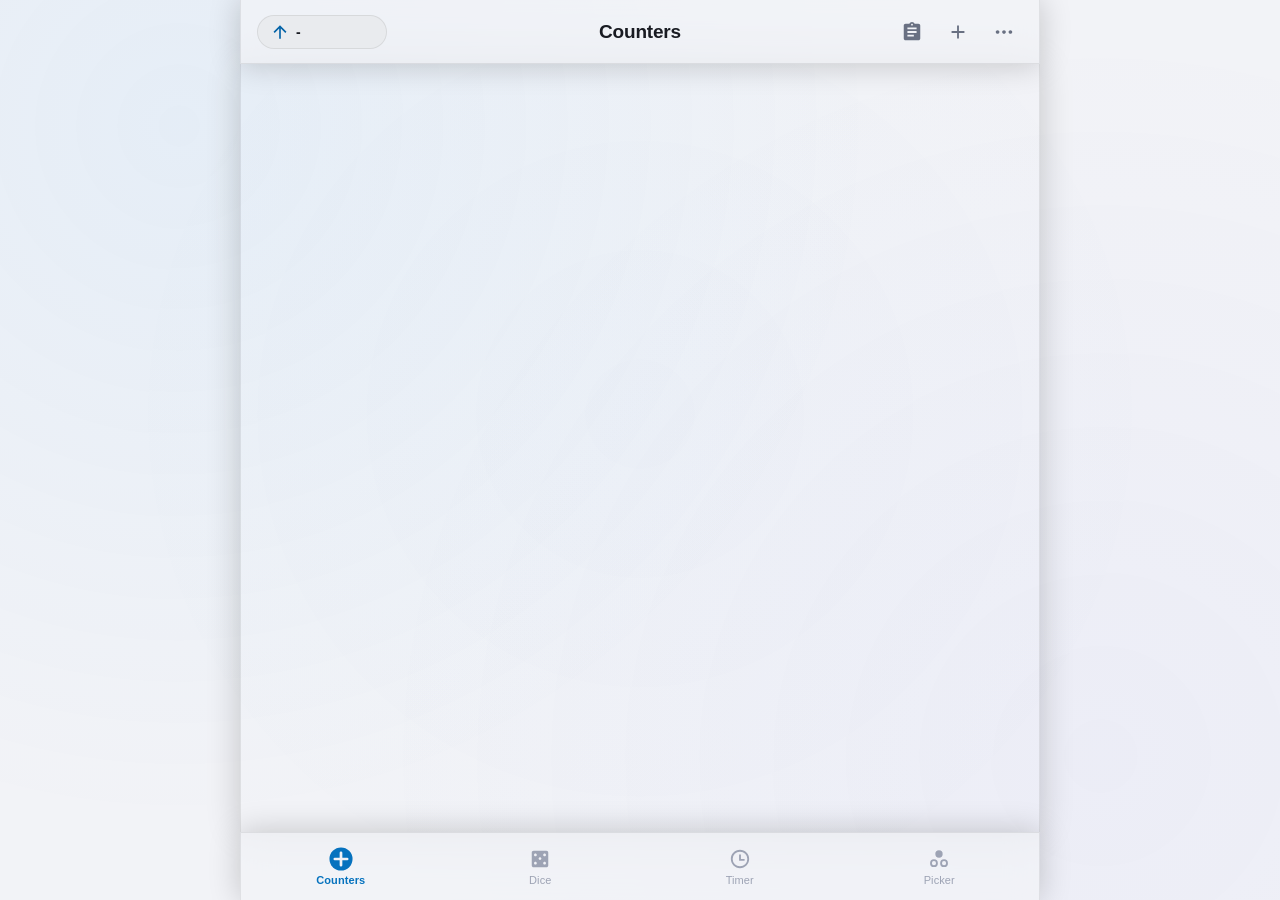
==== commit 137d6299: "Redesign dice tab with 3D polyhedra, immediate roll, and dual best/worst view" ====
--- a/index.html
+++ b/index.html
@@ -69,8 +69,7 @@
     <!-- Pre-load script to prevent Flash of Unstyled Content (FOUC) and handle theme -->
     <script>
       (function () {
-        const isLab = new URLSearchParams(window.location.search).get("lab") === "1";
-        const savedTheme = isLab ? "dark" : localStorage.getItem("counters-theme") || "system";
+        const savedTheme = localStorage.getItem("counters-theme") || "system";
         const root = document.documentElement;
 
         const isDark =
@@ -85,13 +84,13 @@
           themeMeta.setAttribute("content", isDark ? "#0d0e11" : "#f2f3f7");
         }
 
-        const savedHue = isLab ? null : localStorage.getItem("counters-theme-hue");
+        const savedHue = localStorage.getItem("counters-theme-hue");
         if (savedHue !== null && /^\d+$/.test(savedHue)) {
           root.style.setProperty("--theme-hue", savedHue);
         }
 
         // Load and apply grid layout option beforehand to prevent shifting
-        const savedLayout = isLab ? "grid" : localStorage.getItem("counters-layout") || "list";
+        const savedLayout = localStorage.getItem("counters-layout") || "list";
         root.setAttribute("data-layout", savedLayout);
       })();
     </script>
@@ -101,9 +100,9 @@
     <div id="ambient-backdrop" class="ambient-backdrop" aria-hidden="true"></div>
 
     <!-- App Header -->
-    <header class="app-header" data-active-tab="counters">
+    <header class="app-header">
       <button
-        class="header-left counters-only-control"
+        class="header-left"
         id="header-leader-container"
         aria-label="Display options"
       >
@@ -124,49 +123,13 @@
         <span class="leader-text" id="header-leader-text">-</span>
       </button>
 
-      <button
-        class="header-left picker-mode-pill"
-        id="header-picker-mode"
-        aria-label="Picker mode: Pick 1"
-        inert
-      >
-        <span class="picker-mode-icon" aria-hidden="true">
-          <svg
-            xmlns="http://www.w3.org/2000/svg"
-            viewBox="0 0 24 24"
-            width="18"
-            height="18"
-            fill="currentColor"
-          >
-            <circle cx="12" cy="6.5" r="4" />
-            <circle
-              cx="6.5"
-              cy="16.5"
-              r="3.25"
-              fill="none"
-              stroke="currentColor"
-              stroke-width="2"
-            />
-            <circle
-              cx="17.5"
-              cy="16.5"
-              r="3.25"
-              fill="none"
-              stroke="currentColor"
-              stroke-width="2"
-            />
-          </svg>
-        </span>
-        <span class="picker-mode-text" id="header-picker-mode-text">Pick 1</span>
-      </button>
-
       <div class="header-center">
         <h1 class="app-title" id="app-view-title">Counters</h1>
       </div>
 
       <div class="header-right">
         <button
-          class="header-btn counters-only-control"
+          class="header-btn"
           id="btn-open-history"
           title="History"
           aria-label="Open history"
@@ -185,7 +148,7 @@
           </svg>
         </button>
         <button
-          class="header-btn counters-only-control"
+          class="header-btn"
           id="btn-add-counter"
           title="Add counter"
           aria-label="Add counter"
--- a/index.css
+++ b/index.css
@@ -305,9 +305,6 @@
 }
 
 .header-left {
-  grid-column: 1;
-  grid-row: 1;
-  justify-self: start;
   display: flex;
   align-items: center;
   gap: 6px;
@@ -327,49 +324,6 @@
   transition: all var(--trans-fast);
 }
 
-.picker-mode-pill {
-  background-color: var(--bg-tertiary);
-  border-color: var(--border-light);
-  opacity: 0;
-  pointer-events: none;
-  transform: scale(0.94);
-  transition:
-    opacity 220ms cubic-bezier(0.4, 0, 0.2, 1),
-    transform 220ms cubic-bezier(0.4, 0, 0.2, 1),
-    background-color var(--trans-fast);
-}
-
-.app-header[data-active-tab="picker"] .picker-mode-pill {
-  opacity: 1;
-  pointer-events: auto;
-  transform: scale(1);
-}
-
-.app-header[data-active-tab="picker"] .picker-mode-pill.is-locked {
-  opacity: 0.4;
-  pointer-events: none;
-}
-
-.app-header[data-active-tab="picker"] #header-leader-container {
-  opacity: 0 !important;
-  pointer-events: none !important;
-}
-
-.picker-mode-icon {
-  display: flex;
-  align-items: center;
-  justify-content: center;
-  color: var(--accent-ink);
-  flex-shrink: 0;
-}
-
-.picker-mode-text {
-  min-width: 0;
-  overflow: hidden;
-  text-overflow: ellipsis;
-  white-space: nowrap;
-}
-
 @media (hover: hover) {
   .header-left:hover {
     background-color: var(--leader-border, var(--border-light));
@@ -413,36 +367,17 @@
 }
 
 .header-center {
-  position: relative;
-  grid-column: 2;
-  grid-row: 1;
   text-align: center;
-  display: flex;
-  align-items: center;
-  justify-content: center;
-}
-
-.app-title,
-.app-title-ghost {
+}
+
+.app-title {
   font-size: 19px;
   font-weight: 600;
   letter-spacing: -0.2px;
   color: var(--text-primary);
 }
 
-.app-title-ghost {
-  position: absolute;
-  inset: 0;
-  display: flex;
-  align-items: center;
-  justify-content: center;
-  pointer-events: none;
-  white-space: nowrap;
-}
-
 .header-right {
-  grid-column: 3;
-  grid-row: 1;
   display: flex;
   justify-content: flex-end;
   gap: 8px;
@@ -469,32 +404,8 @@
   }
 }
 
-.counters-only-control {
-  opacity: var(--counters-visibility, 1);
-  transform: scale(calc(0.94 + 0.06 * var(--counters-visibility, 1)));
-  transition:
-    background-color var(--trans-fast),
-    color var(--trans-fast),
-    border-color var(--trans-fast);
-}
-
 .header-btn:active {
   transform: scale(0.92);
-}
-
-.header-left.leader-empty {
-  opacity: 0;
-  pointer-events: none;
-}
-
-.app-header:not([data-active-tab="counters"]) .counters-only-control {
-  pointer-events: none;
-}
-
-@media (prefers-reduced-motion: reduce) {
-  .counters-only-control {
-    transition: none;
-  }
 }
 
 /* --------------------------------------------------------------------------
@@ -2214,38 +2125,12 @@
   stroke-width: 7.5;
 }
 
-.picker-circle.is-team-revealed {
-  filter: drop-shadow(0 6px 20px color-mix(in srgb, var(--circle-color) 65%, transparent));
-}
-
-.picker-circle.is-team-revealed .picker-shape {
-  transform: rotate(var(--rot, 0deg)) scale(1.12);
-}
-
-.picker-circle.is-team-revealed .picker-shape-path {
-  fill: color-mix(in srgb, var(--circle-color) 42%, transparent);
-  stroke: var(--circle-color);
-  stroke-width: 7.5;
-}
-
 .picker-particles {
   position: absolute;
   inset: 0;
   z-index: 3;
   pointer-events: none;
   overflow: hidden;
-}
-
-.picker-shockwave {
-  position: absolute;
-  top: 0;
-  left: 0;
-  width: 112px;
-  height: 112px;
-  border-radius: 50%;
-  border: 4px solid var(--shockwave-color);
-  pointer-events: none;
-  will-change: transform, opacity;
 }
 
 .picker-particle {
@@ -2272,7 +2157,6 @@
 }
 
 @media (prefers-reduced-motion: reduce) {
-  .picker-mode-pill,
   .picker-prompt,
   .picker-winner-bg,
   .picker-circle,
@@ -2663,7 +2547,7 @@
 /* Quick Add List */
 .quick-add-grid {
   display: grid;
-  grid-template-columns: 44px repeat(3, 1fr);
+  grid-template-columns: repeat(3, 1fr);
   gap: 8px;
   width: 100%;
   margin-bottom: 10px;
@@ -2699,37 +2583,6 @@
 
 .quick-add-grid > button:active {
   transform: scale(0.94);
-}
-
-/* ± toggle for the presets: a vertical +/− switch spanning the preset rows */
-.quick-add-grid > .quick-sign-toggle {
-  flex-direction: column;
-  justify-content: stretch;
-  gap: 3px;
-  padding: 3px;
-  font-size: 20px;
-  line-height: 1;
-}
-
-.quick-sign-toggle > span {
-  flex: 1;
-  width: 100%;
-  display: flex;
-  align-items: center;
-  justify-content: center;
-  border-radius: 7px;
-  color: var(--text-tertiary);
-  transition:
-    background-color var(--trans-fast),
-    color var(--trans-fast);
-}
-
-/* The selected sign: the sheet's control ink, as text and as a ring, over the
-   same background as the presets, where the ink is tuned to stay readable */
-.quick-sign-toggle:not(.is-minus) > .quick-sign-plus,
-.quick-sign-toggle.is-minus > .quick-sign-minus {
-  color: var(--sheet-control-ink, var(--accent-ink));
-  box-shadow: inset 0 0 0 1.5px var(--sheet-control-ink, var(--accent-ink));
 }
 
 
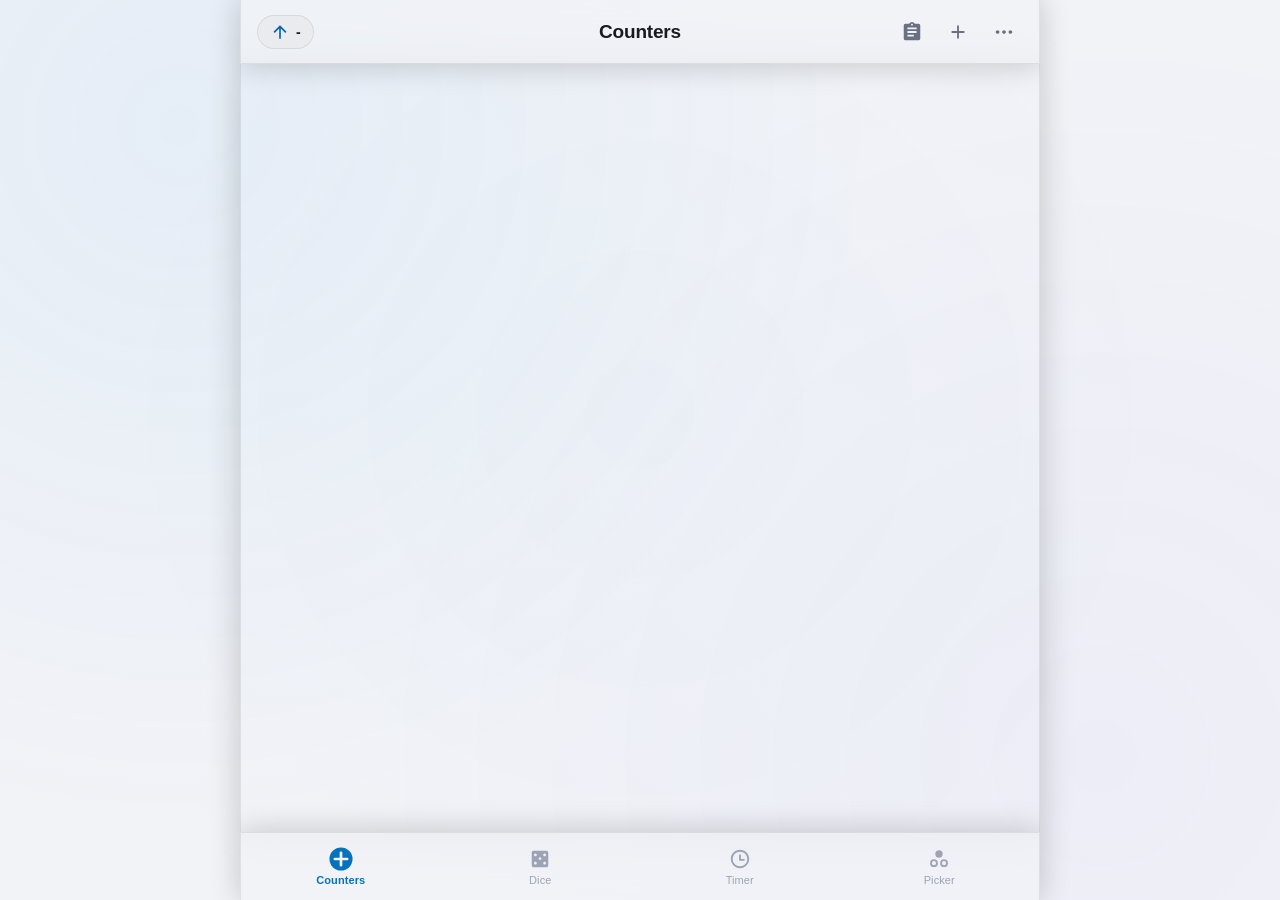
==== commit 5ebd692b: "Merge branch 'feat/dice-redesign' into staging" ====
--- a/index.html
+++ b/index.html
@@ -100,9 +100,9 @@
     <div id="ambient-backdrop" class="ambient-backdrop" aria-hidden="true"></div>
 
     <!-- App Header -->
-    <header class="app-header">
+    <header class="app-header" data-active-tab="counters">
       <button
-        class="header-left"
+        class="header-left counters-only-control"
         id="header-leader-container"
         aria-label="Display options"
       >
@@ -123,13 +123,49 @@
         <span class="leader-text" id="header-leader-text">-</span>
       </button>
 
+      <button
+        class="header-left picker-mode-pill"
+        id="header-picker-mode"
+        aria-label="Picker mode: Pick 1"
+        inert
+      >
+        <span class="picker-mode-icon" aria-hidden="true">
+          <svg
+            xmlns="http://www.w3.org/2000/svg"
+            viewBox="0 0 24 24"
+            width="18"
+            height="18"
+            fill="currentColor"
+          >
+            <circle cx="12" cy="6.5" r="4" />
+            <circle
+              cx="6.5"
+              cy="16.5"
+              r="3.25"
+              fill="none"
+              stroke="currentColor"
+              stroke-width="2"
+            />
+            <circle
+              cx="17.5"
+              cy="16.5"
+              r="3.25"
+              fill="none"
+              stroke="currentColor"
+              stroke-width="2"
+            />
+          </svg>
+        </span>
+        <span class="picker-mode-text" id="header-picker-mode-text">Pick 1</span>
+      </button>
+
       <div class="header-center">
         <h1 class="app-title" id="app-view-title">Counters</h1>
       </div>
 
       <div class="header-right">
         <button
-          class="header-btn"
+          class="header-btn counters-only-control"
           id="btn-open-history"
           title="History"
           aria-label="Open history"
@@ -148,7 +184,7 @@
           </svg>
         </button>
         <button
-          class="header-btn"
+          class="header-btn counters-only-control"
           id="btn-add-counter"
           title="Add counter"
           aria-label="Add counter"
--- a/index.css
+++ b/index.css
@@ -305,6 +305,9 @@
 }
 
 .header-left {
+  grid-column: 1;
+  grid-row: 1;
+  justify-self: start;
   display: flex;
   align-items: center;
   gap: 6px;
@@ -324,6 +327,49 @@
   transition: all var(--trans-fast);
 }
 
+.picker-mode-pill {
+  background-color: var(--bg-tertiary);
+  border-color: var(--border-light);
+  opacity: 0;
+  pointer-events: none;
+  transform: scale(0.94);
+  transition:
+    opacity 220ms cubic-bezier(0.4, 0, 0.2, 1),
+    transform 220ms cubic-bezier(0.4, 0, 0.2, 1),
+    background-color var(--trans-fast);
+}
+
+.app-header[data-active-tab="picker"] .picker-mode-pill {
+  opacity: 1;
+  pointer-events: auto;
+  transform: scale(1);
+}
+
+.app-header[data-active-tab="picker"] .picker-mode-pill.is-locked {
+  opacity: 0.4;
+  pointer-events: none;
+}
+
+.app-header[data-active-tab="picker"] #header-leader-container {
+  opacity: 0 !important;
+  pointer-events: none !important;
+}
+
+.picker-mode-icon {
+  display: flex;
+  align-items: center;
+  justify-content: center;
+  color: var(--accent-ink);
+  flex-shrink: 0;
+}
+
+.picker-mode-text {
+  min-width: 0;
+  overflow: hidden;
+  text-overflow: ellipsis;
+  white-space: nowrap;
+}
+
 @media (hover: hover) {
   .header-left:hover {
     background-color: var(--leader-border, var(--border-light));
@@ -367,17 +413,36 @@
 }
 
 .header-center {
+  position: relative;
+  grid-column: 2;
+  grid-row: 1;
   text-align: center;
-}
-
-.app-title {
+  display: flex;
+  align-items: center;
+  justify-content: center;
+}
+
+.app-title,
+.app-title-ghost {
   font-size: 19px;
   font-weight: 600;
   letter-spacing: -0.2px;
   color: var(--text-primary);
 }
 
+.app-title-ghost {
+  position: absolute;
+  inset: 0;
+  display: flex;
+  align-items: center;
+  justify-content: center;
+  pointer-events: none;
+  white-space: nowrap;
+}
+
 .header-right {
+  grid-column: 3;
+  grid-row: 1;
   display: flex;
   justify-content: flex-end;
   gap: 8px;
@@ -404,8 +469,32 @@
   }
 }
 
+.counters-only-control {
+  opacity: var(--counters-visibility, 1);
+  transform: scale(calc(0.94 + 0.06 * var(--counters-visibility, 1)));
+  transition:
+    background-color var(--trans-fast),
+    color var(--trans-fast),
+    border-color var(--trans-fast);
+}
+
 .header-btn:active {
   transform: scale(0.92);
+}
+
+.header-left.leader-empty {
+  opacity: 0;
+  pointer-events: none;
+}
+
+.app-header:not([data-active-tab="counters"]) .counters-only-control {
+  pointer-events: none;
+}
+
+@media (prefers-reduced-motion: reduce) {
+  .counters-only-control {
+    transition: none;
+  }
 }
 
 /* --------------------------------------------------------------------------
@@ -2077,6 +2166,9 @@
 
 .picker-circle {
   --picker-circle-size: 112px;
+  --halo-color: var(--circle-color);
+  --halo-inner: 38%;
+  --halo-mid: 14%;
   position: absolute;
   top: 0;
   left: 0;
@@ -2085,18 +2177,31 @@
   transform: translate3d(calc(var(--x, 0px) - 50%), calc(var(--y, 0px) - 50%), 0);
   will-change: transform;
   pointer-events: none;
-  filter: drop-shadow(0 4px 14px color-mix(in srgb, var(--circle-color) 40%, transparent));
-  transition: filter var(--trans-fast);
+}
+
+.picker-circle::before {
+  content: "";
+  position: absolute;
+  inset: -18px;
+  border-radius: 50%;
+  pointer-events: none;
+  background: radial-gradient(
+    circle,
+    color-mix(in srgb, var(--halo-color) var(--halo-inner), transparent) 0%,
+    color-mix(in srgb, var(--halo-color) var(--halo-mid), transparent) 48%,
+    transparent 72%
+  );
+  transition: opacity var(--trans-fast);
 }
 
 .picker-shape {
+  position: relative;
   width: 100%;
   height: 100%;
   display: block;
   overflow: visible;
-  transform: rotate(var(--rot, 0deg));
   transform-origin: 50% 50%;
-  will-change: transform;
+  will-change: rotate, transform;
 }
 
 .picker-shape-path {
@@ -2112,16 +2217,34 @@
 }
 
 .picker-circle.is-winner {
-  filter: drop-shadow(0 6px 22px color-mix(in srgb, var(--winner-ink, #ffffff) 45%, transparent));
+  --halo-color: var(--winner-ink, #ffffff);
+  --halo-inner: 48%;
+  --halo-mid: 20%;
 }
 
 .picker-circle.is-winner .picker-shape {
-  transform: rotate(var(--rot, 0deg)) scale(1.22);
+  transform: scale(1.22);
 }
 
 .picker-circle.is-winner .picker-shape-path {
   fill: color-mix(in srgb, var(--winner-ink, #ffffff) 22%, transparent);
   stroke: var(--winner-ink, #ffffff);
+  stroke-width: 7.5;
+}
+
+.picker-circle.is-team-revealed {
+  --halo-color: var(--circle-color);
+  --halo-inner: 55%;
+  --halo-mid: 24%;
+}
+
+.picker-circle.is-team-revealed .picker-shape {
+  transform: scale(1.12);
+}
+
+.picker-circle.is-team-revealed .picker-shape-path {
+  fill: color-mix(in srgb, var(--circle-color) 42%, transparent);
+  stroke: var(--circle-color);
   stroke-width: 7.5;
 }
 
@@ -2131,6 +2254,18 @@
   z-index: 3;
   pointer-events: none;
   overflow: hidden;
+}
+
+.picker-shockwave {
+  position: absolute;
+  top: 0;
+  left: 0;
+  width: 112px;
+  height: 112px;
+  border-radius: 50%;
+  border: 4px solid var(--shockwave-color);
+  pointer-events: none;
+  will-change: transform, opacity;
 }
 
 .picker-particle {
@@ -2157,6 +2292,7 @@
 }
 
 @media (prefers-reduced-motion: reduce) {
+  .picker-mode-pill,
   .picker-prompt,
   .picker-winner-bg,
   .picker-circle,
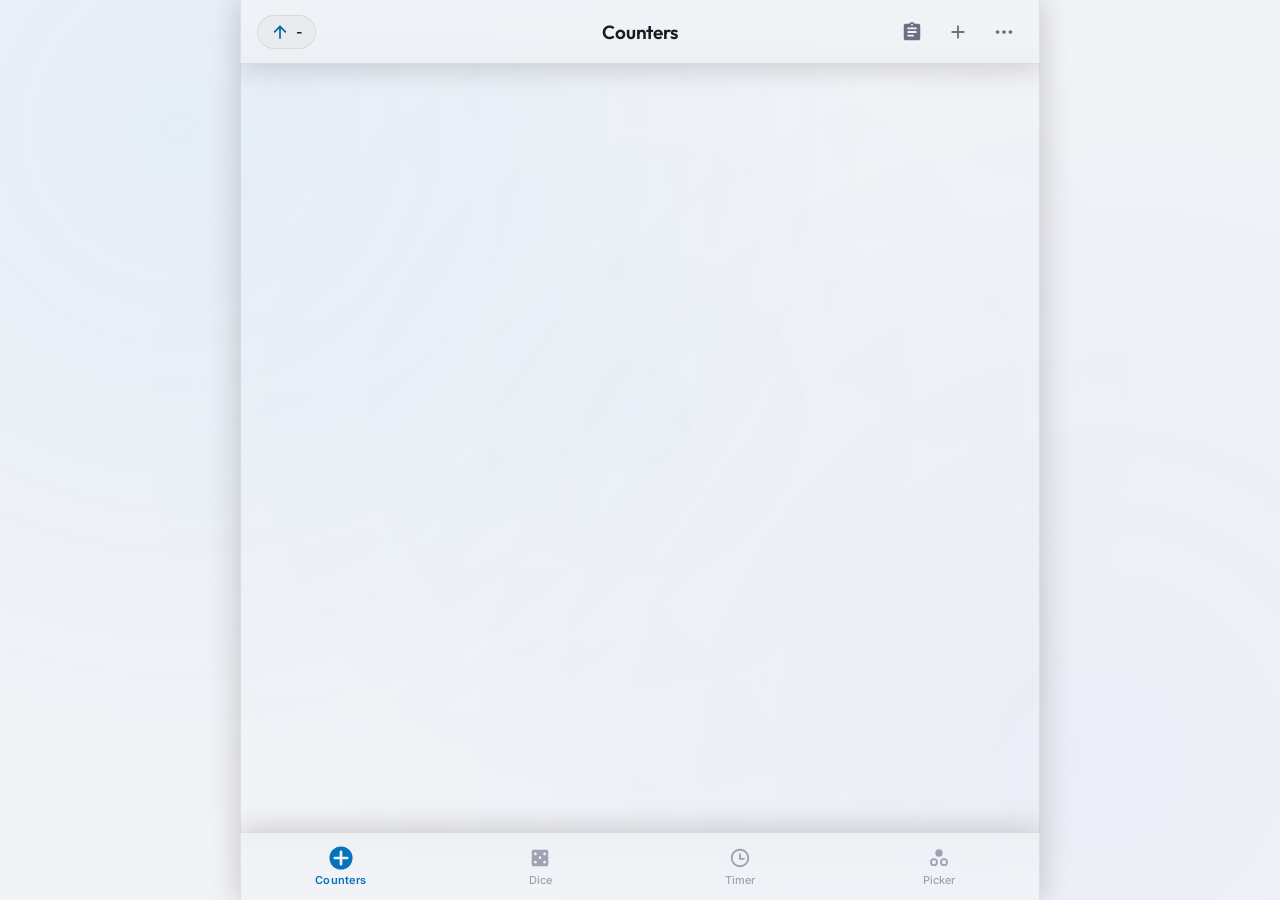
==== commit 3472498c: "Deploy staging (5ebd692)" ====
--- a/index.html
+++ b/index.html
@@ -1,6 +1,10 @@
 <!DOCTYPE html>
 <html lang="en">
   <head>
+    <script>window.__APP_VERSION__ = "0.3.0";
+window.__COMMIT_HASH__ = "5ebd692";
+window.__IS_DIRTY__ = false;</script>
+
     <meta charset="UTF-8" />
     <meta
       name="viewport"
@@ -14,10 +18,10 @@
     <title>Counters</title>
 
     <!-- Custom premium ultra-bold vector favicon -->
-    <link rel="icon" type="image/png" href="/favicon.png" />
+    <link rel="icon" type="image/png" href="./favicon.png" />
 
     <!-- iOS Home Screen Icon -->
-    <link rel="apple-touch-icon" href="/apple-touch-icon.png" />
+    <link rel="apple-touch-icon" href="./apple-touch-icon.png" />
 
     <meta name="theme-color" content="#0d0e11" />
     <!-- sync-start:meta-description -->
@@ -64,7 +68,6 @@
     <!-- sync-end:meta-description -->
 
     <!-- Modern CSS Stylesheet -->
-    <link rel="stylesheet" href="index.css" />
 
     <!-- Pre-load script to prevent Flash of Unstyled Content (FOUC) and handle theme -->
     <script>
@@ -94,6 +97,8 @@
         root.setAttribute("data-layout", savedLayout);
       })();
     </script>
+    <script type="module" crossorigin src="./assets/index-BF64Mif1.js"></script>
+    <link rel="stylesheet" crossorigin href="./assets/index-CXeKeeoR.css">
   </head>
   <body>
     <!-- Subtle ambient background gradient influenced by the current leader -->
@@ -1563,6 +1568,5 @@
     </div>
 
     <!-- Main Application Logic Script -->
-    <script type="module" src="app.js"></script>
   </body>
 </html>
--- a/assets/index-CXeKeeoR.css
+++ b/assets/index-CXeKeeoR.css
@@ -0,0 +1 @@
+@font-face{font-family:Inter Variable;font-style:normal;font-display:swap;font-weight:100 900;src:url(./inter-cyrillic-ext-wght-normal-BOeWTOD4.woff2)format("woff2-variations");unicode-range:U+460-52F,U+1C80-1C8A,U+20B4,U+2DE0-2DFF,U+A640-A69F,U+FE2E-FE2F}@font-face{font-family:Inter Variable;font-style:normal;font-display:swap;font-weight:100 900;src:url(./inter-cyrillic-wght-normal-DqGufNeO.woff2)format("woff2-variations");unicode-range:U+301,U+400-45F,U+490-491,U+4B0-4B1,U+2116}@font-face{font-family:Inter Variable;font-style:normal;font-display:swap;font-weight:100 900;src:url(./inter-greek-ext-wght-normal-DlzME5K_.woff2)format("woff2-variations");unicode-range:U+1F??}@font-face{font-family:Inter Variable;font-style:normal;font-display:swap;font-weight:100 900;src:url(./inter-greek-wght-normal-CkhJZR-_.woff2)format("woff2-variations");unicode-range:U+370-377,U+37A-37F,U+384-38A,U+38C,U+38E-3A1,U+3A3-3FF}@font-face{font-family:Inter Variable;font-style:normal;font-display:swap;font-weight:100 900;src:url(./inter-vietnamese-wght-normal-CBcvBZtf.woff2)format("woff2-variations");unicode-range:U+102-103,U+110-111,U+128-129,U+168-169,U+1A0-1A1,U+1AF-1B0,U+300-301,U+303-304,U+308-309,U+323,U+329,U+1EA0-1EF9,U+20AB}@font-face{font-family:Inter Variable;font-style:normal;font-display:swap;font-weight:100 900;src:url(./inter-latin-ext-wght-normal-DO1Apj_S.woff2)format("woff2-variations");unicode-range:U+100-2BA,U+2BD-2C5,U+2C7-2CC,U+2CE-2D7,U+2DD-2FF,U+304,U+308,U+329,U+1D00-1DBF,U+1E00-1E9F,U+1EF2-1EFF,U+2020,U+20A0-20AB,U+20AD-20C0,U+2113,U+2C60-2C7F,U+A720-A7FF}@font-face{font-family:Inter Variable;font-style:normal;font-display:swap;font-weight:100 900;src:url(./inter-latin-wght-normal-Dx4kXJAl.woff2)format("woff2-variations");unicode-range:U+??,U+131,U+152-153,U+2BB-2BC,U+2C6,U+2DA,U+2DC,U+304,U+308,U+329,U+2000-206F,U+20AC,U+2122,U+2191,U+2193,U+2212,U+2215,U+FEFF,U+FFFD}@font-face{font-family:Outfit Variable;font-style:normal;font-display:swap;font-weight:100 900;src:url(./outfit-latin-ext-wght-normal-DdQaqQDo.woff2)format("woff2-variations");unicode-range:U+100-2BA,U+2BD-2C5,U+2C7-2CC,U+2CE-2D7,U+2DD-2FF,U+304,U+308,U+329,U+1D00-1DBF,U+1E00-1E9F,U+1EF2-1EFF,U+2020,U+20A0-20AB,U+20AD-20C0,U+2113,U+2C60-2C7F,U+A720-A7FF}@font-face{font-family:Outfit Variable;font-style:normal;font-display:swap;font-weight:100 900;src:url(./outfit-latin-wght-normal-Bc-8i84L.woff2)format("woff2-variations");unicode-range:U+??,U+131,U+152-153,U+2BB-2BC,U+2C6,U+2DA,U+2DC,U+304,U+308,U+329,U+2000-206F,U+20AC,U+2122,U+2191,U+2193,U+2212,U+2215,U+FEFF,U+FFFD}:root{--font-primary:"Outfit Variable", "Inter Variable", -apple-system, BlinkMacSystemFont, "Segoe UI", Roboto, sans-serif;--font-secondary:"Inter Variable", -apple-system, sans-serif;--ease-spring:cubic-bezier(.34, 1.56, .64, 1);--ease-smooth:cubic-bezier(.25, 1, .5, 1);--trans-fast:.15s var(--ease-smooth);--trans-normal:.25s var(--ease-smooth);--trans-spring:.4s var(--ease-spring);--header-height:64px;--nav-height:68px;--max-app-width:500px;--theme-hue:205}:root.light-mode{--lightningcss-light:initial;--lightningcss-dark: ;color-scheme:light;--bg-primary:#f2f3f7;--bg-secondary:#fff;--bg-tertiary:#e9ebee;--text-primary:#191b22;--text-secondary:#697082;--text-tertiary:#9da3b4;--text-danger:#c62828;--text-button-secondary:#4a5060;--border-light:#00000014;--border-strong:#00000026;--card-shadow:0 4px 16px #0000000a;--modal-backdrop:#00000059;--overlay-bg:#fffffff5;--accent-color:var(--accent-fill-light,#0672be);--accent-ink:var(--accent-ink-light,#0564a8);--accent-graphic:var(--accent-graphic-light,#0786e1);--accent-large-text:var(--accent-large-text-light,#0672be);--accent-nav-icon:var(--accent-nav-icon-light,#0672be);--accent-nav-text:var(--accent-nav-text-light,#0672be);--accent-badge-rim:var(--accent-badge-rim-light,none);--accent-badge-radius:var(--accent-badge-radius-light,11.25px);--accent-badge-mark:var(--accent-badge-mark-light,#fff);--accent-badge-pip:var(--accent-badge-mark-light,#fff);--accent-fill-border:var(--accent-fill-border-light,transparent);--accent-on-fill:var(--accent-on-fill-light,#fff);--accent-light:hsla(var(--theme-hue), 94%, 60%, .1);--glass-bg:#f2f3f7bf}:root,:root.dark-mode{--lightningcss-light: ;--lightningcss-dark:initial;color-scheme:dark;--bg-primary:#0d0e11;--bg-secondary:#16171d;--bg-tertiary:#21232c;--text-primary:#f5f6fa;--text-secondary:#9aa1b1;--text-tertiary:#5d6475;--text-danger:#ff8e8e;--text-button-secondary:#dce0e8;--border-light:#ffffff0f;--border-strong:#ffffff1f;--card-shadow:0 8px 24px #00000040;--modal-backdrop:#0000008c;--overlay-bg:#16171df5;--accent-color:hsl(var(--theme-hue), 92%, 65%);--accent-ink:var(--accent-ink-dark,#54b3f8);--accent-graphic:var(--accent-graphic-dark,#54b3f8);--accent-large-text:var(--accent-large-text-dark,#54b3f8);--accent-nav-icon:var(--accent-nav-icon-dark,#54b3f8);--accent-nav-text:var(--accent-nav-text-dark,#54b3f8);--accent-badge-rim:var(--accent-badge-rim-dark,none);--accent-badge-radius:var(--accent-badge-radius-dark,11.25px);--accent-badge-mark:var(--bg-secondary);--accent-badge-pip:var(--bg-primary);--accent-fill-border:transparent;--accent-on-fill:var(--accent-on-fill-dark,#000);--accent-light:hsla(var(--theme-hue), 92%, 65%, .15);--glass-bg:#0d0e11bf}*{box-sizing:border-box;-webkit-touch-callout:none;-webkit-user-select:none;user-select:none;margin:0;padding:0;-webkit-tap-highlight-color:transparent!important}input,textarea,[contenteditable=true]{-webkit-user-select:text;user-select:text}button,a,img,svg,.nav-item,.counter-card{-webkit-user-drag:none;user-drag:none}button:focus,a:focus,select:focus,div[tabindex]:focus,[tabindex]:focus{outline:none}button:focus-visible,a:focus-visible,select:focus-visible,.nav-item:focus-visible,.counter-card:focus-visible{outline:2px solid var(--accent-graphic);outline-offset:2px}html,body{overscroll-behavior:none;overscroll-behavior-y:none}html{touch-action:manipulation}body{font-family:var(--font-primary);background-color:var(--bg-primary);color:var(--text-primary);justify-content:center;align-items:center;min-height:100dvh;display:flex;overflow:hidden}@property --ambient-glow-1{syntax:"<color>";inherits:false;initial-value:#3aa8f811}@property --ambient-glow-2{syntax:"<color>";inherits:false;initial-value:#6366f10a}@property --ambient-glow-3{syntax:"<color>";inherits:false;initial-value:#3aa8f805}.ambient-backdrop{background-image:radial-gradient(circle at 14% 14%, var(--ambient-glow-1) 0%, transparent 52%), radial-gradient(circle at 86% 84%, var(--ambient-glow-2) 0%, transparent 55%), radial-gradient(circle at 50% 46%, var(--ambient-glow-3) 0%, transparent 68%);z-index:0;pointer-events:none;position:fixed;inset:0}.ambient-backdrop.ambient-ready{transition:--ambient-glow-1 2.6s ease-in-out,--ambient-glow-2 2.6s ease-in-out,--ambient-glow-3 2.6s ease-in-out}.app-header,.app-main,.app-nav,dialog{width:100%;max-width:var(--max-app-width)}body>.app-header,body>.app-main,body>.app-nav{position:fixed;left:50%;transform:translate(-50%)}:root.viewport-locked .ambient-backdrop{height:var(--locked-app-height);bottom:auto}:root.viewport-locked .app-main{height:var(--locked-main-height);bottom:auto}:root.viewport-locked .app-nav{bottom:auto;top:var(--locked-nav-top);height:var(--locked-nav-height)}@supports (scrollbar-color:auto){*{scrollbar-color:var(--text-tertiary) transparent;scrollbar-width:thin}}@supports not (scrollbar-color:auto){::-webkit-scrollbar{width:6px;height:6px}::-webkit-scrollbar-thumb{background:var(--text-tertiary);border-radius:3px}::-webkit-scrollbar-track{background:0 0}}.app-header{height:calc(var(--header-height) + env(safe-area-inset-top,0px));background-color:var(--glass-bg);-webkit-backdrop-filter:blur(16px);backdrop-filter:blur(16px);border-bottom:1px solid var(--border-light);padding:env(safe-area-inset-top,0px) calc(16px + env(safe-area-inset-right,0px)) 0 calc(16px + env(safe-area-inset-left,0px));z-index:100;grid-template-columns:1fr auto 1fr;align-items:center;display:grid;top:0}.header-left{font-family:var(--font-secondary);color:var(--text-primary);cursor:pointer;background-color:var(--leader-bg,var(--bg-tertiary));text-overflow:ellipsis;white-space:nowrap;border:1px solid var(--leader-border,var(--border-light));max-width:130px;transition:all var(--trans-fast);border-radius:20px;grid-area:1/1;justify-self:start;align-items:center;gap:6px;padding:6px 12px;font-size:14px;font-weight:600;display:flex;overflow:hidden}.picker-mode-pill{background-color:var(--bg-tertiary);border-color:var(--border-light);opacity:0;pointer-events:none;transition:opacity .22s cubic-bezier(.4, 0, .2, 1), transform .22s cubic-bezier(.4, 0, .2, 1), background-color var(--trans-fast);transform:scale(.94)}.app-header[data-active-tab=picker] .picker-mode-pill{opacity:1;pointer-events:auto;transform:scale(1)}.app-header[data-active-tab=picker] .picker-mode-pill.is-locked{opacity:.4;pointer-events:none}.app-header[data-active-tab=picker] #header-leader-container{opacity:0!important;pointer-events:none!important}.picker-mode-icon{color:var(--accent-ink);flex-shrink:0;justify-content:center;align-items:center;display:flex}.picker-mode-text{text-overflow:ellipsis;white-space:nowrap;min-width:0;overflow:hidden}@media (hover:hover){.header-left:hover{background-color:var(--leader-border,var(--border-light))}}.leader-icon{color:var(--leader-color,var(--accent-ink));justify-content:center;align-items:center;display:flex}.dark-mode .header-left{border-color:var(--leader-ink-dark-border,var(--border-light))}.dark-mode .leader-icon{color:var(--leader-ink-dark,var(--leader-color,var(--accent-ink)))}.light-mode .header-left{border-color:var(--leader-ink-border,var(--border-light))}.light-mode .leader-icon{color:var(--leader-ink-light,var(--leader-color,var(--accent-ink)))}.leader-text{text-overflow:ellipsis;white-space:nowrap;min-width:0;overflow:hidden}.header-center{text-align:center;grid-area:1/2;justify-content:center;align-items:center;display:flex;position:relative}.app-title,.app-title-ghost{letter-spacing:-.2px;color:var(--text-primary);font-size:19px;font-weight:600}.app-title-ghost{pointer-events:none;white-space:nowrap;justify-content:center;align-items:center;display:flex;position:absolute;inset:0}.header-right{grid-area:1/3;justify-content:flex-end;gap:8px;display:flex}.header-btn{color:var(--text-secondary);cursor:pointer;width:38px;height:38px;transition:all var(--trans-fast);background:0 0;border:none;border-radius:50%;justify-content:center;align-items:center;display:flex}@media (hover:hover){.header-btn:hover{background-color:var(--bg-tertiary);color:var(--text-primary)}}.counters-only-control{opacity:var(--counters-visibility,1);transform:scale(calc(.94 + .06 * var(--counters-visibility,1)));transition:background-color var(--trans-fast), color var(--trans-fast), border-color var(--trans-fast)}.header-btn:active{transform:scale(.92)}.header-left.leader-empty{opacity:0;pointer-events:none}.app-header:not([data-active-tab=counters]) .counters-only-control{pointer-events:none}@media (prefers-reduced-motion:reduce){.counters-only-control{transition:none}}.app-main{top:calc(var(--header-height) + env(safe-area-inset-top,0px));bottom:calc(var(--nav-height) + env(safe-area-inset-bottom,0px));z-index:10;overflow:hidden}.tabs-slider{scroll-snap-type:x mandatory;-webkit-overflow-scrolling:touch;overscroll-behavior-x:contain;scrollbar-width:none;-ms-overflow-style:none;width:100%;height:100%;display:flex;overflow-x:auto}.tabs-slider::-webkit-scrollbar{width:0;height:0;display:none}.tab-content{scroll-snap-align:start;-webkit-overflow-scrolling:touch;overscroll-behavior-y:contain;width:100%;height:100%;padding:16px calc(16px + env(safe-area-inset-right,0px)) 16px calc(16px + env(safe-area-inset-left,0px));flex:0 0 100%;overflow-y:auto}.counters-container{flex-direction:column;gap:12px;height:100%;display:flex}html[data-layout=grid] .counters-container{grid-template-columns:repeat(2,1fr);grid-auto-rows:1fr;gap:12px;height:100%;display:grid}.counter-card{background-color:var(--card-theme,var(--bg-secondary));color:var(--card-text,var(--text-primary));view-transition-class:counter-card;height:auto;min-height:80px;box-shadow:var(--card-shadow);transition:transform var(--trans-spring), box-shadow var(--trans-normal);border:1px solid #ffffff14;border-radius:16px;flex-direction:column;flex:1;justify-content:space-between;display:flex;position:relative;overflow:hidden}html[data-layout=grid] .counter-card{height:auto}@media (hover:hover){.counter-card:hover{transform:translateY(-2px);box-shadow:0 12px 28px #0000004d}}:root:not(.viewport-locked) .counter-card:not(.dragging):has(.card-direct-zone:active,.card-value-body:active){transform:scale(.985)}.card-header{cursor:pointer;height:44px;transition:background-color var(--trans-fast);z-index:5;touch-action:none;background-color:#0000001f;justify-content:center;align-items:center;padding:0 12px;display:flex;position:relative}.card-header:active{background-color:#00000038}.card-header:focus-visible{box-shadow:inset 0 0 0 2px var(--card-text,var(--focus-ring));outline:none}[data-drag-enabled=true] .card-header{cursor:grab}[data-drag-enabled=true] .card-header:active{cursor:grabbing}.counter-card.dragging{display:none!important}.drag-ghost{pointer-events:none;z-index:9999;opacity:.92;will-change:transform;border-radius:16px;position:fixed;top:0;left:0;transform:rotate(1.5deg)scale(1.03);box-shadow:0 16px 40px #00000073;transition:none!important}.drag-placeholder{border:2px dashed var(--accent-graphic);opacity:.5;pointer-events:none;background-color:#ffffff0d;border-radius:16px;flex-shrink:0}.hue-slider{-webkit-appearance:none;background:linear-gradient(90deg,red,#ff0,#0f0,#0ff,#00f,#f0f,red);border-radius:6px;outline:none;width:100%;height:12px;margin-top:10px;margin-bottom:5px}.hue-slider::-webkit-slider-thumb{appearance:none;background:var(--accent-color);cursor:pointer;width:24px;height:24px;transition:transform var(--trans-fast);border:2px solid #fff;border-radius:50%;box-shadow:0 2px 5px #0006}@media (hover:hover){.hue-slider::-webkit-slider-thumb:hover{transform:scale(1.15)}}.hue-slider:focus-visible::-webkit-slider-thumb{outline:2px solid var(--text-primary);outline-offset:3px}.counter-label{color:var(--card-label-text,inherit);font-family:var(--font-secondary);letter-spacing:.1px;text-overflow:ellipsis;white-space:nowrap;text-align:center;max-width:100%;font-size:18px;font-weight:600;overflow:hidden}.card-body-wrapper{flex:1;justify-content:space-between;align-items:stretch;width:100%;display:flex;position:relative}.card-value-body{cursor:pointer;box-sizing:border-box;flex:auto;justify-content:center;align-items:center;min-width:56px;max-width:calc(100% - 96px);padding:0 8px;display:flex}.value-display{font-family:var(--font-primary);letter-spacing:-1.5px;text-shadow:0 2px 8px #00000026;transition:transform var(--trans-spring);white-space:nowrap;text-overflow:ellipsis;min-width:0;max-width:100%;font-size:46px;font-weight:400;overflow:hidden}html[data-layout=grid] .value-display{font-size:32px}html[data-layout=grid] .card-value-body{min-width:36px;max-width:calc(100% - 64px);padding:0 4px}html[data-layout=grid] .card-direct-zone{flex:1 1 0;min-width:32px}html[data-layout=grid] .card-direct-zone-minus{padding-left:10px}html[data-layout=grid] .card-direct-zone-plus{padding-right:10px}.card-value-body:active .value-display{transform:scale(.96)}.card-direct-zone{opacity:.7;cursor:pointer;min-width:48px;transition:all var(--trans-normal);background-color:#fff0;flex:1 1 0;align-items:center;font-size:24px;font-weight:300;display:flex}.card-direct-zone-minus{justify-content:flex-start;padding-left:15px}.card-direct-zone-plus{justify-content:flex-end;padding-right:15px}@media (hover:hover){.counter-card:hover .card-direct-zone{opacity:.85}.card-direct-zone:hover{background-color:#ffffff14;opacity:1!important}}.card-direct-zone:active{opacity:1;background-color:#ffffff2e}.card-value-body:focus-visible,.card-direct-zone:focus-visible{box-shadow:inset 0 0 0 2px var(--focus-ring);border-radius:12px;outline:none}.zone-active-flash{animation:.3s ease-out cardEdgeActive}@keyframes cardEdgeActive{0%{background-color:#fff0}30%{background-color:#ffffff38}to{background-color:#fff0}}.empty-state{text-align:center;color:var(--text-secondary);box-sizing:border-box;flex-direction:column;justify-content:center;align-items:center;height:100%;padding:60px 24px;display:flex}.empty-state.hidden{display:none}.empty-state-card{background-color:var(--bg-secondary);border:1.5px solid var(--border-strong);cursor:pointer;width:180px;height:180px;box-shadow:var(--card-shadow);transition:transform var(--trans-fast) var(--ease-spring), border-color var(--trans-fast), box-shadow var(--trans-fast);border-radius:20px;outline:none;flex-direction:column;justify-content:center;align-items:center;gap:16px;display:flex}@media (hover:hover){.empty-state-card:hover{border-color:var(--accent-graphic);transform:translateY(-2px);box-shadow:0 12px 28px #0000004d}}.empty-state-card:active{transform:scale(.96)}.empty-state-card:focus-visible{outline:2px solid var(--accent-graphic);outline-offset:4px}.empty-state-card .placeholder-icon{color:var(--accent-graphic);transition:transform var(--trans-fast) var(--ease-spring);margin-bottom:0}@media (hover:hover){.empty-state-card:hover .placeholder-icon{transform:scale(1.08)}}.empty-state-text-btn{color:var(--text-secondary);font-size:16px;font-family:var(--font-primary);transition:color var(--trans-fast);font-weight:600}@media (hover:hover){.empty-state-card:hover .empty-state-text-btn{color:var(--text-primary)}}.primary-btn{background-color:var(--accent-color);color:var(--accent-on-fill,#000);font-family:var(--font-primary);cursor:pointer;transition:all var(--trans-fast);border:1px solid #0000;border-radius:12px;padding:12px 24px;font-size:15px;font-weight:600}.light-mode .primary-btn:not(.bottom-sheet-dialog .primary-btn){border-color:var(--accent-fill-border,transparent)}@media (hover:hover){.primary-btn:hover{opacity:.92;box-shadow:0 4px 12px var(--accent-light)}}.primary-btn:active{transform:scale(.96)}.primary-btn.full-width{width:100%}.secondary-btn{background-color:var(--bg-tertiary);color:var(--text-button-secondary);border:1px solid var(--border-light);font-family:var(--font-primary);cursor:pointer;transition:all var(--trans-fast);border-radius:12px;padding:12px 24px;font-size:15px;font-weight:600}@media (hover:hover){.secondary-btn:hover{border-color:var(--accent-graphic);color:var(--text-primary)}}.secondary-btn:active{background-color:var(--bg-secondary);transform:scale(.97)}.placeholder-container{text-align:center;color:var(--text-secondary);flex-direction:column;justify-content:center;align-items:center;height:100%;padding:80px 24px;display:flex}.placeholder-icon{color:var(--accent-nav-icon);margin-bottom:24px}.placeholder-icon svg{width:64px;height:64px;display:block}.accent-badge-svg{filter:drop-shadow(0 2px 6px #00000024)}.accent-badge-fill{fill:var(--accent-color);stroke:var(--accent-badge-rim,none);stroke-width:.75px}.accent-badge-circle{r:var(--accent-badge-radius,11.25px)}.accent-badge-pip{fill:var(--accent-badge-pip,#fff)}.accent-badge-mark{stroke:var(--accent-badge-mark,#fff)}.placeholder-icon.pop{animation:.25s cubic-bezier(.175,.885,.32,1.275) popIcon}@keyframes popIcon{0%{transform:scale(.95)}50%{transform:scale(1.08)}to{transform:scale(1)}}#tab-dice{flex-direction:column;padding-top:10px;padding-bottom:10px;display:flex;overflow:hidden}.dice-workspace{box-sizing:border-box;grid-template:"tray""arena"minmax(0,1fr)"mode""actions"/minmax(0,1fr);gap:10px;width:100%;max-width:720px;height:100%;min-height:0;margin:0 auto;display:grid}.dice-tray{grid-area:tray;grid-template-columns:repeat(4,minmax(0,1fr));gap:8px;width:100%;display:grid}.dice-tray-btn{background-color:var(--bg-secondary);border:1.5px solid var(--border-strong);color:var(--text-primary);cursor:pointer;transition:transform var(--trans-fast) var(--ease-spring), border-color var(--trans-fast), box-shadow var(--trans-fast);-webkit-tap-highlight-color:transparent;border-radius:14px;flex-direction:column;justify-content:center;align-items:center;gap:2px;min-width:0;padding:7px 4px 6px;display:flex;box-shadow:0 2px 6px #00000024}.dice-tray-btn .die-svg-wrap{justify-content:center;align-items:center;width:clamp(34px,5.6vmin,54px);height:clamp(34px,5.6vmin,54px);display:flex}.dice-tray-label{font-family:var(--font-primary);color:var(--text-secondary);letter-spacing:.2px;font-size:11px;font-weight:700;line-height:1.1}@media (hover:hover){.dice-tray-btn:hover:not(:disabled){border-color:var(--accent-graphic);transform:translateY(-2px);box-shadow:0 4px 12px #00000038}}.dice-tray-btn:active:not(:disabled){transform:scale(.93)}.dice-tray-btn:disabled{opacity:.45;cursor:not-allowed}.dice-zone{background-color:var(--bg-secondary);border:1.5px solid var(--border-strong);box-shadow:var(--card-shadow);box-sizing:border-box;border-radius:18px;flex-direction:column;min-height:0;padding:12px 14px;transition:border-color .25s,box-shadow .25s;display:flex;overflow:hidden}.dice-result-card{grid-area:arena}.dice-result-card.rolled{border-color:var(--accent-graphic);box-shadow:0 8px 24px #00000042}.dice-arena-header{flex-shrink:0;justify-content:space-between;align-items:baseline;gap:8px;margin-bottom:8px;display:flex}.dice-total-wrap{align-items:baseline;gap:8px;display:inline-flex}.dice-total-label{font-family:var(--font-primary);letter-spacing:.2px;color:var(--text-secondary);font-size:12px;font-weight:700}.dice-result-total{font-family:var(--font-secondary);color:var(--text-primary);font-size:clamp(32px,6vmin,48px);font-weight:800;line-height:1}.dice-result-total.animate-pop{animation:.25s cubic-bezier(.175,.885,.32,1.275) popTotal}.dice-zone-count{font-family:var(--font-primary);color:var(--text-secondary);font-size:12px;font-weight:600}.dice-arena{flex-direction:column;flex:auto;gap:8px;width:100%;min-height:0;display:flex;position:relative}.dice-empty-hint{font-family:var(--font-primary);color:var(--text-secondary);text-align:center;-webkit-user-select:none;user-select:none;pointer-events:none;margin:auto;font-size:15px;font-weight:500}.dice-roll-set{box-sizing:border-box;border-radius:14px;flex-direction:column;flex:1 1 0;width:100%;min-height:0;padding:6px 8px;transition:opacity .2s,filter .2s,background-color .2s,border-color .2s;display:flex}.dice-arena.is-dual .dice-roll-set{border:1.5px solid var(--border-subtle);background-color:var(--bg-tertiary)}.dice-arena.is-dual .dice-roll-set.is-selected{border-color:var(--accent-graphic);background-color:var(--bg-secondary)}.dice-arena.is-dual .dice-roll-set.is-discarded{opacity:.42;filter:grayscale(.88)}.dice-roll-set-header{flex-shrink:0;justify-content:space-between;align-items:center;gap:8px;margin-bottom:2px;display:flex}.dice-roll-set-label{font-family:var(--font-primary);color:var(--text-secondary);font-size:11px;font-weight:700}.dice-roll-set-sum{font-family:var(--font-secondary);color:var(--text-primary);font-size:13px;font-weight:800}.dice-roll-set.is-discarded .dice-roll-set-sum{color:var(--text-secondary);text-decoration:line-through}.dice-area{flex-wrap:wrap;flex:auto;place-content:center;align-items:center;gap:clamp(6px,2cqw,14px);width:100%;min-height:52px;display:flex;position:relative;overflow:hidden;container-type:size}.die-chip{cursor:pointer;transition:width .18s ease, height .18s ease, transform var(--trans-fast) var(--ease-spring);-webkit-tap-highlight-color:transparent;background:0 0;border:none;flex-shrink:0;justify-content:center;align-items:center;padding:0;display:inline-flex;position:relative}.dice-area[data-count-tier=lg] .die-chip{width:clamp(50px,min(78cqh,28cqw),132px);height:clamp(50px,min(78cqh,28cqw),132px)}.dice-area[data-count-tier=md] .die-chip{width:clamp(40px,min(48cqh,18cqw),96px);height:clamp(40px,min(48cqh,18cqw),96px)}.dice-area[data-count-tier=sm] .die-chip{width:clamp(32px,min(36cqh,13cqw),74px);height:clamp(32px,min(36cqh,13cqw),74px)}.dice-area[data-count-tier=xs] .die-chip{width:clamp(26px,min(28cqh,10cqw),56px);height:clamp(26px,min(28cqh,10cqw),56px)}@media (hover:hover){.die-chip:hover{transform:translateY(-2px)scale(1.05)}}.die-chip:active{transform:scale(.9)}.die-chip.is-tumbling{animation:.34s cubic-bezier(.22,1,.36,1) dieTumble}@keyframes dieTumble{0%{opacity:.65;transform:translateY(-18px)rotate(-135deg)scale(.74)}65%{opacity:1;transform:translateY(3px)rotate(12deg)scale(1.07)}to{opacity:1;transform:translateY(0)rotate(0)scale(1)}}.die-svg{filter:drop-shadow(0 3px 5px #00000047);width:100%;height:100%;display:block;overflow:visible}.light-mode .die-svg{filter:drop-shadow(0 2px 4px #0000002e)}.die-facet-base{fill:var(--die-base)}.die-facet-light{fill:var(--die-light)}.die-facet-dark{fill:var(--die-dark)}.die-outline{fill:none;stroke:var(--die-edge);stroke-width:2px;stroke-linejoin:round}.die-facet-seam{fill:none;stroke:var(--die-edge);stroke-width:1.25px;stroke-linejoin:round;opacity:.55}.die-face-text{fill:var(--die-ink);font-family:var(--font-secondary);text-anchor:middle;dominant-baseline:central;pointer-events:none;-webkit-user-select:none;user-select:none;font-weight:800}[data-sides="2"]{--die-base:var(--die-c-2,#38bdf8);--die-light:var(--die-c-2-light,#7dd3fc);--die-dark:var(--die-c-2-dark,#0284c7);--die-ink:var(--die-c-2-ink,#000);--die-edge:var(--die-c-2-edge,#00000047)}[data-sides="4"]{--die-base:var(--die-c-4,#f87171);--die-light:var(--die-c-4-light,#fca5a5);--die-dark:var(--die-c-4-dark,#dc2626);--die-ink:var(--die-c-4-ink,#000);--die-edge:var(--die-c-4-edge,#00000047)}[data-sides="6"]{--die-base:var(--die-c-6,#4ade80);--die-light:var(--die-c-6-light,#86efac);--die-dark:var(--die-c-6-dark,#16a34a);--die-ink:var(--die-c-6-ink,#000);--die-edge:var(--die-c-6-edge,#00000047)}[data-sides="8"]{--die-base:var(--die-c-8,#fb923c);--die-light:var(--die-c-8-light,#fdba74);--die-dark:var(--die-c-8-dark,#ea580c);--die-ink:var(--die-c-8-ink,#000);--die-edge:var(--die-c-8-edge,#00000047)}[data-sides="10"]{--die-base:var(--die-c-10,#c084fc);--die-light:var(--die-c-10-light,#d8b4fe);--die-dark:var(--die-c-10-dark,#9333ea);--die-ink:var(--die-c-10-ink,#000);--die-edge:var(--die-c-10-edge,#00000047)}[data-sides="12"]{--die-base:var(--die-c-12,#f472b6);--die-light:var(--die-c-12-light,#f9a8d4);--die-dark:var(--die-c-12-dark,#db2777);--die-ink:var(--die-c-12-ink,#000);--die-edge:var(--die-c-12-edge,#00000047)}[data-sides="20"]{--die-base:var(--die-c-20,#facc15);--die-light:var(--die-c-20-light,#fde047);--die-dark:var(--die-c-20-dark,#ca8a04);--die-ink:var(--die-c-20-ink,#000);--die-edge:var(--die-c-20-edge,#00000047)}[data-sides="100"]{--die-base:var(--die-c-100,#2dd4bf);--die-light:var(--die-c-100-light,#5eead4);--die-dark:var(--die-c-100-dark,#0d9488);--die-ink:var(--die-c-100-ink,#000);--die-edge:var(--die-c-100-edge,#00000047)}.dice-mode-group{background-color:var(--bg-secondary);border:1.5px solid var(--border-strong);box-shadow:var(--card-shadow);border-radius:14px;grid-area:mode;grid-template-columns:repeat(3,minmax(0,1fr));gap:4px;padding:4px;display:grid}.dice-mode-btn{color:var(--text-secondary);font-family:var(--font-primary);cursor:pointer;white-space:nowrap;text-overflow:ellipsis;transition:background-color var(--trans-fast), color var(--trans-fast), border-color var(--trans-fast);-webkit-tap-highlight-color:transparent;background:0 0;border:1px solid #0000;border-radius:10px;padding:8px 6px;font-size:12px;font-weight:600;overflow:hidden}.dice-mode-btn.active{background-color:var(--accent-color);color:var(--accent-on-fill,#000);border-color:var(--accent-fill-border,transparent)}@media (hover:hover){.dice-mode-btn:hover:not(.active){color:var(--text-primary);background-color:var(--bg-tertiary)}}.dice-actions-bar{grid-area:actions;grid-template-columns:minmax(0,1fr) minmax(92px,auto);align-items:stretch;gap:8px;display:grid}.dice-roll-action-btn{border-radius:14px;width:100%;padding:12px 20px;font-size:15px;box-shadow:0 4px 14px #0003}.dice-roll-action-btn:disabled{opacity:.45;cursor:not-allowed;box-shadow:none}.dice-secondary-btn{border:1.5px solid var(--border-strong);background-color:var(--bg-secondary);color:var(--text-primary);font-family:var(--font-primary);cursor:pointer;transition:transform var(--trans-fast) var(--ease-spring), border-color var(--trans-fast), background-color var(--trans-fast), opacity var(--trans-fast);-webkit-tap-highlight-color:transparent;border-radius:14px;padding:11px 16px;font-size:13px;font-weight:600}@media (hover:hover){.dice-secondary-btn:hover:not(:disabled){border-color:var(--accent-graphic);background-color:var(--bg-tertiary)}}.dice-secondary-btn:active:not(:disabled){transform:scale(.95)}.dice-secondary-btn:disabled{opacity:.38;cursor:not-allowed}@keyframes popTotal{0%{transform:scale(.82)}50%{transform:scale(1.14)}to{transform:scale(1)}}@media (prefers-reduced-motion:reduce){.die-chip,.die-chip.is-tumbling,.dice-result-total.animate-pop{animation:none!important}}.placeholder-timer-visual{background-color:var(--bg-secondary);border:1.5px solid var(--border-strong);box-shadow:var(--card-shadow);border-radius:20px;margin-bottom:20px;padding:16px 36px}.timer-tick{font-family:var(--font-primary);font-variant-numeric:tabular-nums;color:var(--accent-large-text);font-size:36px;font-weight:700}.timer-increment-row{justify-content:center;gap:16px;width:100%;margin-bottom:24px;display:flex}.timer-inc-btn{background-color:var(--bg-tertiary);border:1.5px solid var(--border-light);color:var(--text-primary);font-family:var(--font-primary);cursor:pointer;transition:all var(--trans-fast);border-radius:9999px;padding:10px 16px;font-size:14px;font-weight:600;box-shadow:0 2px 6px #00000026}@media (hover:hover){.timer-inc-btn:hover{opacity:.9;transform:translateY(-1px)}}.timer-inc-btn:active{transform:scale(.95)}.timer-controls{gap:12px;display:flex}.secondary-btn:disabled{opacity:.35;cursor:not-allowed;pointer-events:none}.shake-animation.active{animation:.4s ease-in-out shake}@keyframes shake{0%,to{transform:rotate(0)}20%{transform:rotate(-12deg)scale(1.1)}40%{transform:rotate(12deg)scale(1.1)}60%{transform:rotate(-8deg)scale(1.1)}80%{transform:rotate(8deg)scale(1.1)}}.settings-wrapper{flex-direction:column;gap:12px;display:flex}.settings-section{background-color:var(--bg-secondary);border:1px solid var(--border-light);box-shadow:var(--card-shadow);border-radius:16px;padding:16px}.settings-row{border-bottom:1px solid var(--border-light);justify-content:space-between;align-items:center;gap:16px;padding:12px 0;display:flex}.settings-row-stacked{flex-direction:column;align-items:flex-start;gap:8px}.settings-row>select,.settings-row>.switch-toggle,.settings-row>.segmented-control,.settings-row>.settings-input{flex:none}.settings-row:last-child{border-bottom:none;padding-bottom:0}.settings-row:first-child{padding-top:0}.settings-info{flex-direction:column;flex:auto;gap:2px;min-width:0;display:flex}.setting-title{color:var(--text-primary);font-size:15px;font-weight:500}.setting-desc{color:var(--text-secondary);font-size:12px;line-height:1.4}.segmented-control{background-color:var(--bg-tertiary);border:1px solid var(--border-light);border-radius:10px;align-items:center;gap:2px;padding:3px;display:inline-flex}.segment-btn{appearance:none;color:var(--text-secondary);font-family:var(--font-primary);cursor:pointer;transition:background-color var(--trans-fast), color var(--trans-fast), transform var(--trans-fast), box-shadow var(--trans-fast);background:0 0;border:none;border-radius:7px;padding:6px 10px;font-size:13px;font-weight:600}.segment-btn:active{transform:scale(.95)}.segment-btn.active{background-color:var(--bg-secondary);color:var(--accent-ink);box-shadow:0 1px 4px #00000029}.palette-picker-grid{grid-template-columns:repeat(2,minmax(0,1fr));gap:8px;width:100%;display:grid}.palette-option-card{appearance:none;background-color:var(--bg-tertiary);border:1.5px solid var(--border-light);cursor:pointer;text-align:left;transition:background-color var(--trans-fast), border-color var(--trans-fast), transform var(--trans-fast);border-radius:12px;flex-direction:column;align-items:flex-start;gap:6px;padding:9px 10px;display:flex}@media (hover:hover){.palette-option-card:hover{border-color:var(--accent-graphic)}}.palette-option-card:active{transform:scale(.97)}.palette-option-card.active{background-color:var(--accent-light);border-color:var(--accent-ink)}.palette-option-name{font-family:var(--font-primary);color:var(--text-primary);font-size:13.5px;font-weight:600;line-height:1.2}.palette-option-card.active .palette-option-name{color:var(--accent-ink)}.palette-preview{flex-wrap:wrap;gap:3.5px;display:flex}.palette-preview span{border-radius:50%;flex:none;width:9.5px;height:9.5px;box-shadow:inset 0 0 0 1px #80808040}.switch-toggle{width:48px;height:26px;display:inline-block;position:relative}.switch-toggle input{opacity:0;width:0;height:0}.slider-round{cursor:pointer;background-color:var(--bg-tertiary);border:1px solid var(--border-strong);border-radius:34px;transition:all .3s;position:absolute;inset:0}.slider-round:before{content:"";background-color:var(--text-primary);width:18px;height:18px;transition:.3s var(--ease-spring);border-radius:50%;position:absolute;bottom:3px;left:3px}input:checked+.slider-round{background-color:var(--accent-color);border-color:var(--accent-graphic)}input:checked+.slider-round:before{background-color:var(--accent-on-fill,#000);transform:translate(22px)}.switch-toggle input:focus-visible{box-shadow:none}.switch-toggle input:focus-visible+.slider-round{box-shadow:0 0 0 2px var(--bg-secondary), 0 0 0 4px var(--focus-ring,#000)}.settings-select{background-color:var(--bg-tertiary);color:var(--text-primary);border:1px solid var(--border-strong);font-family:var(--font-primary);cursor:pointer;border-radius:8px;outline:none;padding:8px 12px;font-size:16px;font-weight:500}.settings-row-quick-add{flex-wrap:wrap;row-gap:6px}.settings-row-quick-add>.settings-info{flex:1 1 0}.settings-input{background-color:var(--bg-tertiary);color:var(--text-primary);border:1px solid var(--border-strong);font-family:var(--font-primary);border-radius:10px;outline:none;width:clamp(138px,57%,220px);padding:7px 10px;font-size:16px}.settings-input:focus{border-color:var(--accent-graphic)}.settings-input.input-error{border-color:var(--text-danger)}.settings-feedback{color:var(--text-secondary);text-align:right;flex:1 0 100%;font-size:12px}.settings-feedback[hidden]{display:none}.settings-feedback-error{color:var(--text-danger)}.danger-btn-outline{box-shadow:inset 0 0 0 1.5px var(--text-danger);color:var(--text-danger);background-color:#0000}@media (hover:hover){.danger-btn-outline:hover{background-color:#f85c5c14}}.danger-btn-outline:active{background-color:#f85c5c26;transform:scale(.97)}#btn-timer-placeholder-start.danger-btn-outline{background-color:color-mix(in srgb, var(--text-danger) 8%, transparent);box-shadow:inset 0 0 0 1.5px var(--text-danger), 0 0 12px 1px color-mix(in srgb, var(--text-danger) 30%, transparent)}@keyframes display-glow{0%,to{box-shadow:var(--card-shadow), 0 0 8px 0 color-mix(in srgb, var(--accent-graphic) 18%, transparent)}50%{box-shadow:var(--card-shadow), 0 0 28px 4px color-mix(in srgb, var(--accent-graphic) 45%, transparent)}}.placeholder-timer-visual.has-time{border-color:var(--accent-graphic)}#tab-timer:has(#btn-timer-placeholder-start.danger-btn-outline) .placeholder-timer-visual{border-color:var(--accent-graphic)}#tab-timer:has(#btn-timer-placeholder-start.danger-btn-outline) .placeholder-timer-visual{animation:4s ease-in-out infinite display-glow}@media (prefers-reduced-motion:reduce){#tab-timer:has(#btn-timer-placeholder-start.danger-btn-outline) .placeholder-timer-visual{box-shadow:var(--card-shadow), 0 0 18px 2px color-mix(in srgb, var(--accent-graphic) 32%, transparent);animation:none}}.about-version{color:var(--text-secondary);flex-direction:row;justify-content:center;align-items:center;gap:8px;font-size:12px;display:flex}.app-store-container{align-items:center;gap:8px;display:flex}.app-store-separator{color:var(--text-secondary)}.app-store-link{color:var(--accent-ink);transition:opacity var(--trans-fast);font-weight:500;text-decoration:none}.app-store-link:hover{opacity:.8;text-decoration:underline}@media (display-mode:standalone){.app-store-container{display:none!important}}.tab-picker{padding:0;display:flex;overflow:hidden}.picker-stage{touch-action:none;-webkit-user-select:none;user-select:none;-webkit-touch-callout:none;flex:1;justify-content:center;align-items:center;width:100%;height:100%;display:flex;position:relative;overflow:hidden}.picker-winner-bg{pointer-events:none;background-color:var(--winner-bg,transparent);clip-path:circle(0px at var(--winner-x,50%) var(--winner-y,50%));opacity:0;transition:clip-path .26s cubic-bezier(.4,0,.2,1),opacity .24s ease-out;position:absolute;inset:0}.picker-winner-bg.active{clip-path:circle(150vmax at var(--winner-x,50%) var(--winner-y,50%));opacity:1;transition:clip-path .28s cubic-bezier(.22,1,.36,1),opacity .16s ease-out}.picker-prompt{z-index:1;text-align:center;pointer-events:none;opacity:1;visibility:visible;flex-direction:column;justify-content:center;align-items:center;padding:24px;transition:opacity .26s ease-out,visibility linear;display:flex;position:relative}.picker-prompt.hidden{opacity:0;visibility:hidden;transition:opacity .15s ease-out,visibility 0s linear .15s}.picker-prompt-icon{margin-bottom:16px}.picker-prompt-title{font-family:var(--font-primary);color:var(--text-primary);margin:0 0 6px;font-size:1.25rem;font-weight:600}.picker-prompt-subtitle{font-family:var(--font-secondary);color:var(--text-secondary);margin:0;font-size:.9375rem}.picker-circles{z-index:2;pointer-events:none;position:absolute;inset:0}.picker-circle{--picker-circle-size:112px;--halo-color:var(--circle-color);--halo-inner:38%;--halo-mid:14%;width:var(--picker-circle-size);height:var(--picker-circle-size);transform:translate3d(calc(var(--x,0px) - 50%), calc(var(--y,0px) - 50%), 0);will-change:transform;pointer-events:none;position:absolute;top:0;left:0}.picker-circle:before{content:"";pointer-events:none;background:radial-gradient(circle, color-mix(in srgb, var(--halo-color) var(--halo-inner), transparent) 0%, color-mix(in srgb, var(--halo-color) var(--halo-mid), transparent) 48%, transparent 72%);transition:opacity var(--trans-fast);border-radius:50%;position:absolute;inset:-18px}.picker-shape{transform-origin:50%;will-change:rotate, transform;width:100%;height:100%;display:block;position:relative;overflow:visible}.picker-shape-path{fill:color-mix(in srgb, var(--circle-color) 28%, transparent);stroke:var(--circle-color);stroke-width:6px;stroke-linejoin:round;stroke-linecap:round;transition:fill var(--trans-fast), stroke var(--trans-fast), stroke-width var(--trans-fast)}.picker-circle.is-winner{--halo-color:var(--winner-ink,#fff);--halo-inner:48%;--halo-mid:20%}.picker-circle.is-winner .picker-shape{transform:scale(1.22)}.picker-circle.is-winner .picker-shape-path{fill:color-mix(in srgb, var(--winner-ink,#fff) 22%, transparent);stroke:var(--winner-ink,#fff);stroke-width:7.5px}.picker-circle.is-team-revealed{--halo-color:var(--circle-color);--halo-inner:55%;--halo-mid:24%}.picker-circle.is-team-revealed .picker-shape{transform:scale(1.12)}.picker-circle.is-team-revealed .picker-shape-path{fill:color-mix(in srgb, var(--circle-color) 42%, transparent);stroke:var(--circle-color);stroke-width:7.5px}.picker-particles{z-index:3;pointer-events:none;position:absolute;inset:0;overflow:hidden}.picker-shockwave{border:4px solid var(--shockwave-color);pointer-events:none;will-change:transform, opacity;border-radius:50%;width:112px;height:112px;position:absolute;top:0;left:0}.picker-particle{width:var(--particle-size,18px);height:var(--particle-size,18px);pointer-events:none;will-change:transform, opacity;position:absolute;top:0;left:0}.picker-particle svg{width:100%;height:100%;display:block;overflow:visible}.picker-particle path,.picker-particle polygon,.picker-particle rect{fill:var(--particle-color)}@media (prefers-reduced-motion:reduce){.picker-mode-pill,.picker-prompt,.picker-winner-bg,.picker-circle,.picker-shape,.picker-shape-path{transition:none}.picker-winner-bg.active{clip-path:none}}.app-nav{height:calc(var(--nav-height) + env(safe-area-inset-bottom,0px));background-color:var(--glass-bg);-webkit-backdrop-filter:blur(16px);backdrop-filter:blur(16px);border-top:1px solid var(--border-light);padding:0 env(safe-area-inset-right,0px) env(safe-area-inset-bottom,0px) env(safe-area-inset-left,0px);z-index:100;grid-template-columns:repeat(4,1fr);align-items:center;display:grid;bottom:0}.nav-item{color:var(--text-tertiary);cursor:pointer;height:100%;transition:all var(--trans-fast);background:0 0;border:none;flex-direction:column;justify-content:center;align-items:center;gap:4px;display:flex}.nav-icon{transition:transform var(--trans-spring);justify-content:center;align-items:center;display:flex}.nav-icon svg{width:22px;height:22px;display:block}.nav-text{font-family:var(--font-secondary);letter-spacing:.1px;font-size:11px;font-weight:500}.nav-item.active{color:var(--accent-nav-icon)}.nav-item.active .nav-text{color:var(--accent-nav-text);font-weight:600}.nav-item.active .nav-icon{transform:scale(1.12)}.nav-item:active .nav-icon{transform:scale(.9)}.nav-item:focus-visible{box-shadow:inset 0 0 0 2px var(--accent-graphic);border-radius:16px;outline:none!important}dialog{z-index:200;background:0 0;border:none;outline:none}dialog:not([open]){pointer-events:none;display:none}dialog::backdrop{background-color:var(--modal-backdrop);-webkit-backdrop-filter:blur(8px);backdrop-filter:blur(8px);opacity:0;transition:display .4s allow-discrete, overlay .4s allow-discrete, opacity .4s ease-out}dialog[open]::backdrop{opacity:1}@starting-style{dialog[open]::backdrop{opacity:0}}dialog[open].closing::backdrop{opacity:0;transition-duration:.25s}.bottom-sheet-dialog{max-width:var(--max-app-width);background-color:var(--overlay-bg);-webkit-backdrop-filter:blur(20px);backdrop-filter:blur(20px);border:1px solid var(--border-light);border-top:3px solid var(--sheet-theme,var(--border-light));width:100%;max-height:92vh;max-height:min(92dvh, calc(100dvh - env(safe-area-inset-top,0px) - 8px));padding:0 env(safe-area-inset-right,0px) env(safe-area-inset-bottom,0px) env(safe-area-inset-left,0px);transition-behavior:allow-discrete;border-bottom:none;border-top-left-radius:24px;border-top-right-radius:24px;flex-direction:column;margin:0;transition-property:transform,display,overlay;transition-duration:.4s;transition-timing-function:cubic-bezier(.16,1,.3,1);display:flex;position:fixed;top:auto;bottom:0;left:50%;transform:translate(-50%,100%);box-shadow:0 -8px 32px #00000059}.light-mode .bottom-sheet-dialog{--sheet-control-ink:var(--sheet-control-ink-light,var(--accent-ink))}.dark-mode .bottom-sheet-dialog{--sheet-control-ink:var(--sheet-control-ink-dark,var(--accent-ink))}.confirm-sheet-dialog,.dark-mode .confirm-sheet-dialog{--sheet-theme:#f85c5c;--sheet-text:#000}.light-mode .confirm-sheet-dialog{--sheet-theme:#c62828;--sheet-text:#fff}.bottom-sheet-dialog .primary-btn{background-color:var(--sheet-theme,var(--accent-color));color:var(--sheet-text,#fff)}@media (hover:hover){.bottom-sheet-dialog .primary-btn:hover{opacity:.9;box-shadow:0 4px 14px color-mix(in srgb, var(--sheet-theme,var(--accent-color)) 25%, transparent)}}.bottom-sheet-dialog .op-btn.active{background-color:var(--sheet-theme,var(--accent-color));color:var(--sheet-text,#fff);border-color:#0000}.bottom-sheet-dialog .form-input:focus{border-color:var(--sheet-theme,var(--accent-color))}.bottom-sheet-dialog .drag-handle{background-color:var(--sheet-theme,var(--text-tertiary))}.bottom-sheet-dialog.dragging{transition:none!important}dialog[open].bottom-sheet-dialog{transform:translate(-50%)}@starting-style{dialog[open].bottom-sheet-dialog{transform:translate(-50%,100%)}}dialog[open].bottom-sheet-dialog.closing{transition-duration:.25s;transform:translate(-50%,100%)}.bottom-sheet-header{border-bottom:1px solid var(--border-light);flex-direction:column;align-items:center;padding:12px 16px 16px;display:flex;position:relative}.drag-handle{background-color:var(--text-tertiary);opacity:.5;border-radius:2px;width:36px;height:4px;margin-bottom:12px}.sheet-title{color:var(--text-primary);text-align:center;font-size:17px;font-weight:600}.sheet-title-pill{font-family:var(--font-secondary);color:var(--sheet-theme,var(--text-primary));background-color:var(--bg-tertiary);border:1px solid var(--border-light);text-align:center;transition:all var(--trans-normal);border-radius:20px;align-items:center;gap:6px;padding:5px 14px;font-size:14px;font-weight:600;display:inline-flex}.dark-mode .sheet-title-pill{color:var(--sheet-ink-dark,var(--text-primary));background-color:color-mix(in srgb, var(--sheet-theme,var(--bg-tertiary)) 15%, transparent);border-color:color-mix(in srgb, var(--sheet-theme,var(--border-light)) 30%, transparent)}.light-mode .sheet-title-pill{color:var(--sheet-ink-light,var(--text-primary));background-color:color-mix(in srgb, var(--sheet-theme,var(--bg-tertiary)) 10%, transparent);border-color:color-mix(in srgb, var(--sheet-theme,var(--border-light)) 30%, transparent)}.sheet-close-btn{color:var(--text-secondary);cursor:pointer;width:32px;height:32px;transition:all var(--trans-fast);background:0 0;border:none;border-radius:50%;justify-content:center;align-items:center;display:flex}@media (hover:hover){.sheet-close-btn:hover{background-color:var(--bg-tertiary);color:var(--text-primary)}}.sheet-close-btn:active{background-color:var(--bg-secondary);transform:scale(.92)}.header-actions{gap:8px;display:flex;position:absolute;top:14px;right:16px}.header-left-actions{gap:8px;display:flex;position:absolute;top:14px;left:16px}.header-icon-btn{cursor:pointer;width:32px;height:32px;transition:all var(--trans-fast);background:0 0;border:none;border-radius:50%;justify-content:center;align-items:center;display:flex}.header-icon-btn.danger-color{color:var(--text-danger)}@media (hover:hover){.header-icon-btn:hover{background-color:var(--bg-tertiary)}}.bottom-sheet-body{padding:16px;overflow-y:auto}.compact-sheet-body{padding-top:10px}.confirm-dialog-message{color:var(--text-secondary);text-align:center;margin-bottom:24px;font-size:15px;line-height:1.5}.dialog-action-row{gap:12px;width:100%;display:flex}.edit-value-form{width:100%}.edit-value-group{margin-bottom:20px}.calculator-wrapper{flex-direction:column;align-items:center;width:100%;display:flex}.quick-add-grid{grid-template-columns:repeat(3,1fr);gap:8px;width:100%;margin-bottom:10px;display:grid}.quick-add-grid>button:nth-child(n+4){grid-column:span 1}.quick-add-grid>button{background-color:var(--bg-tertiary);border:1px solid var(--border-light);color:var(--sheet-control-ink,var(--accent-ink));font-family:var(--font-primary);cursor:pointer;transition:all var(--trans-fast);border-radius:10px;justify-content:center;align-items:center;padding:10px 0;font-size:15px;font-weight:600;display:flex;box-shadow:0 2px 6px #00000014}@media (hover:hover){.quick-add-grid>button:hover{background-color:color-mix(in srgb, var(--sheet-theme,var(--accent-color)) 12%, transparent);border-color:var(--sheet-control-ink,var(--accent-color))}}.quick-add-grid>button:active{transform:scale(.94)}input[type=number]{-moz-appearance:textfield}input[type=number]::-webkit-outer-spin-button{-webkit-appearance:none;margin:0}input[type=number]::-webkit-inner-spin-button{-webkit-appearance:none;margin:0}.numpad-display-wrapper{background-color:var(--bg-tertiary);border:1px solid var(--border-strong);border-radius:12px;justify-content:space-between;align-items:center;width:100%;height:48px;margin-bottom:10px;padding:0 16px;display:flex;position:relative}.numpad-display-value{color:var(--text-primary);font-family:var(--font-primary);letter-spacing:.5px;text-overflow:ellipsis;white-space:nowrap;font-size:24px;font-weight:700;overflow:hidden}.numpad-display-value.placeholder{color:var(--text-secondary)}.numpad-btn-backspace{color:var(--text-secondary);cursor:pointer;transition:all var(--trans-fast);background:0 0;border:none;border-radius:8px;justify-content:center;align-items:center;padding:4px;display:flex}@media (hover:hover){.numpad-btn-backspace:hover{color:var(--text-primary);background-color:color-mix(in srgb, var(--sheet-theme,var(--accent-color)) 12%, transparent)}}.numpad-btn-backspace:active{transform:scale(.92)}.numpad-grid{grid-template-columns:repeat(3,1fr);gap:6px;width:100%;margin-bottom:10px;display:grid}.numpad-key{background-color:var(--bg-tertiary);border:1px solid var(--border-light);color:var(--text-primary);font-family:var(--font-primary);cursor:pointer;height:46px;transition:all var(--trans-fast);border-radius:12px;justify-content:center;align-items:center;font-size:21px;font-weight:600;display:flex;box-shadow:0 2px 6px #00000014}@media (hover:hover){.numpad-key:hover{background-color:color-mix(in srgb, var(--sheet-theme,var(--accent-color)) 12%, var(--bg-tertiary));border-color:var(--sheet-control-ink,var(--accent-color))}}.numpad-key:active{background-color:color-mix(in srgb, var(--sheet-theme,var(--accent-color)) 20%, var(--bg-tertiary));transform:scale(.94)}.numpad-key-clear{color:var(--sheet-control-ink,var(--accent-ink));font-size:20px;font-weight:700}.numpad-actions-row{grid-template-columns:1fr 1fr;gap:8px;width:100%;margin-bottom:6px;display:grid}.numpad-action-btn{font-family:var(--font-primary);cursor:pointer;white-space:nowrap;text-overflow:ellipsis;height:48px;transition:all var(--trans-fast);border-radius:12px;justify-content:center;align-items:center;padding:0 12px;font-size:15px;font-weight:600;display:flex;overflow:hidden}.numpad-action-subtract{background-color:var(--bg-tertiary);border:1px solid var(--border-strong);color:var(--sheet-control-ink,var(--accent-ink));box-shadow:0 2px 6px #00000014}@media (hover:hover){.numpad-action-subtract:hover{background-color:color-mix(in srgb, var(--sheet-theme,var(--accent-color)) 15%, transparent);border-color:var(--sheet-control-ink,var(--accent-color))}}.numpad-action-subtract:active{transform:scale(.96)}.numpad-action-add{margin:0}.numpad-action-add:active{transform:scale(.96)}.edit-form{flex-direction:column;gap:10px;display:flex}#edit-counter-dialog .bottom-sheet-header{padding:8px 16px 12px}#edit-counter-dialog .drag-handle{margin-bottom:8px}#edit-counter-dialog .bottom-sheet-body{padding:12px 16px}#edit-counter-dialog .header-left-actions,#edit-counter-dialog .header-actions{top:12px}:root.keyboard-open .bottom-sheet-dialog{bottom:var(--vv-bottom,0px);max-height:calc(var(--vv-height,100dvh) - env(safe-area-inset-top,0px) - 8px);padding-bottom:0}:root.keyboard-open #edit-counter-dialog{height:calc(var(--vv-height,100dvh) - env(safe-area-inset-top,0px) - 8px);max-height:none}:root.keyboard-open #edit-counter-dialog .bottom-sheet-body{flex-direction:column;flex:1;min-height:0;display:flex}:root.keyboard-open #edit-counter-dialog .edit-form{flex:1;gap:8px}:root.keyboard-open #edit-counter-dialog .edit-form>.form-group{flex:none}:root.keyboard-open #edit-counter-dialog .form-input{padding:9px 14px}:root.keyboard-open #edit-counter-dialog .sheet-action-row{margin-top:auto}.color-palette-wrapper{flex-direction:column;gap:6px;display:flex}.palette-desc{color:var(--text-secondary);font-size:13px;font-weight:500}.palette-grid{flex-wrap:wrap;gap:10px;display:flex}.palette-swatch{cursor:pointer;width:32px;height:32px;transition:all var(--trans-fast);background:0 0;border:2px solid #0000;border-radius:50%;padding:0;box-shadow:0 2px 6px #00000026}.palette-swatch.custom-color-picker{justify-content:center;align-items:center;display:flex;position:relative;overflow:hidden}.palette-swatch.custom-color-picker input[type=color]{opacity:0;cursor:pointer;width:200%;height:200%;position:absolute;top:-10px;left:-10px}.palette-swatch.custom-color-picker .custom-color-icon{color:#fff;z-index:1;pointer-events:none;filter:drop-shadow(0 1px 2px #0000004d)}@media (hover:hover){.palette-swatch:hover{transform:scale(1.1)}}.palette-swatch.active{outline:2px solid var(--text-primary);outline-offset:3px;box-shadow:none;transform:scale(1.1)}.palette-swatch:focus-within,.palette-swatch:focus-visible{box-shadow:0 0 0 2px var(--bg-primary), 0 0 0 4px var(--focus-ring);outline:none}.form-group{flex-direction:column;flex:1;gap:6px;display:flex}.form-group label{color:var(--text-secondary);letter-spacing:.2px;font-size:13px;font-weight:600}.form-row .form-group label{white-space:nowrap}.form-input{background-color:var(--bg-tertiary);color:var(--text-primary);border:1px solid var(--border-strong);font-family:var(--font-primary);width:100%;transition:border var(--trans-fast);border-radius:12px;outline:none;padding:12px 14px;font-size:16px}.form-input:focus{border-color:var(--accent-color)}.form-row{gap:14px;display:flex}.field-hint{color:var(--text-tertiary);margin-top:2px;font-size:11px}.edit-reorder-row{gap:10px;display:flex}.edit-reorder-row[hidden]{display:none}.reorder-btn{background-color:var(--bg-tertiary);color:var(--text-button-secondary);border:1px solid var(--border-light);font-family:var(--font-primary);cursor:pointer;transition:all var(--trans-fast);border-radius:10px;flex:1;justify-content:center;align-items:center;gap:6px;padding:7px 12px;font-size:13.5px;font-weight:600;display:flex}@media (hover:hover){.reorder-btn:hover:not(:disabled){border-color:var(--sheet-control-ink,var(--accent-color));color:var(--text-primary)}}.reorder-btn:active:not(:disabled){background-color:var(--bg-secondary);transform:scale(.97)}.reorder-btn:disabled{opacity:.35;cursor:not-allowed}.sheet-action-row{gap:12px;margin-top:4px;display:flex}.sheet-action-row .secondary-btn{white-space:nowrap;flex:none}.options-menu-dialog{background-color:var(--overlay-bg);-webkit-backdrop-filter:blur(20px);backdrop-filter:blur(20px);border:1px solid var(--border-light);box-shadow:var(--card-shadow);opacity:0;transition-behavior:allow-discrete;border-radius:20px;width:calc(100% - 32px);max-width:380px;margin:0;transition:transform .3s cubic-bezier(.34,1.56,.64,1),opacity .25s ease-out,display .3s,overlay .3s;position:fixed;top:50%;left:50%;overflow:hidden;transform:translate(-50%,-50%)scale(.92)}dialog[open].options-menu-dialog{opacity:1;transform:translate(-50%,-50%)scale(1)}@starting-style{dialog[open].options-menu-dialog{opacity:0;transform:translate(-50%,-50%)scale(.92)}}dialog[open].options-menu-dialog.closing{opacity:0;transition-duration:.25s;transform:translate(-50%,-50%)scale(.92)}.options-dialog-header{border-bottom:1px solid var(--border-light);justify-content:space-between;align-items:center;padding:16px 20px;display:flex}.options-dialog-header h2{color:var(--text-primary);font-size:16px;font-weight:700}.options-close-btn{color:var(--text-secondary);cursor:pointer;width:28px;height:28px;transition:all var(--trans-fast);background:0 0;border:none;border-radius:50%;justify-content:center;align-items:center;display:flex}@media (hover:hover){.options-close-btn:hover{background-color:var(--bg-tertiary);color:var(--text-primary)}}.options-close-btn:active{background-color:var(--bg-secondary);transform:scale(.92)}.options-dialog-body{flex-direction:column;gap:20px;padding:20px;display:flex}.main-menu-body{padding-top:8px}.main-menu-stack{gap:8px}.menu-divider{background:var(--border-light);height:1px;margin:4px 0}.options-group{flex-direction:column;gap:12px;display:flex}.options-group.border-top{border-top:1px solid var(--border-light);padding-top:16px}.options-group h4{text-transform:uppercase;color:var(--text-secondary);letter-spacing:.5px;font-size:12px;font-weight:600}.toggle-buttons-row{background-color:var(--bg-tertiary);border:1px solid var(--border-light);border-radius:12px;grid-template-columns:repeat(2,1fr);gap:8px;padding:4px;display:grid}.toggle-btn{color:var(--text-secondary);font-family:var(--font-primary);cursor:pointer;transition:all var(--trans-fast);background:0 0;border:none;border-radius:9px;justify-content:center;align-items:center;gap:8px;padding:10px 0;font-size:14px;font-weight:500;display:flex}.toggle-btn:active{transform:scale(.96)}.toggle-btn.active{background-color:var(--accent-light);color:var(--accent-ink);font-weight:600}.selection-stack{flex-direction:column;gap:6px;display:flex}.select-row-btn{background-color:var(--bg-tertiary);border:1px solid var(--border-light);color:var(--text-secondary);font-family:var(--font-primary);text-align:left;cursor:pointer;transition:all var(--trans-fast);border-radius:10px;align-items:center;gap:10px;padding:12px 14px;font-size:13.5px;font-weight:600;display:flex}@media (hover:hover){.select-row-btn:hover{border-color:var(--accent-graphic);color:var(--text-primary)}}.select-row-btn:active{background-color:var(--accent-light);border-color:var(--accent-graphic);color:var(--text-primary);transform:scale(.97)}.select-row-btn.active{background-color:var(--accent-light);border-color:var(--accent-ink);color:var(--accent-ink);font-weight:600}.select-row-btn.danger-row-btn{color:var(--text-danger);border-color:color-mix(in srgb, var(--text-danger) 30%, transparent)}@media (hover:hover){.select-row-btn.danger-row-btn:hover{border-color:var(--text-danger);color:var(--text-danger);background-color:color-mix(in srgb, var(--text-danger) 8%, transparent)}}.setting-switch-row{justify-content:space-between;align-items:center;padding:4px 0;display:flex}.switch-title{color:var(--text-primary);font-size:13.5px;font-weight:500}.history-list{flex-direction:column;gap:10px;display:flex}.history-item{background-color:var(--bg-tertiary);border:1px solid var(--border-light);font-family:var(--font-secondary);border-radius:12px;align-items:center;gap:12px;padding:12px 14px;display:flex}.history-badge{background-color:var(--history-theme,var(--accent-color));border-radius:4px;width:8px;height:28px}.history-details{flex-direction:column;flex:1;gap:2px;display:flex}.history-row-top{justify-content:space-between;align-items:baseline;display:flex}.history-counter{color:var(--text-primary);font-size:13.5px;font-weight:600}.history-time{color:var(--text-tertiary);font-size:11px}.history-row-bottom{justify-content:space-between;align-items:center;margin-top:2px;display:flex}.history-event{color:var(--accent-ink);font-size:12.5px;font-weight:500}.history-progression{color:var(--text-secondary);font-size:12px}.history-empty{text-align:center;color:var(--text-tertiary);flex-direction:column;justify-content:center;align-items:center;gap:10px;padding:40px 24px;display:flex}.history-empty.hidden{display:none}.history-empty p{font-size:13px;font-weight:500}.toast-notification{bottom:calc(84px + env(safe-area-inset-bottom,0px));background-color:var(--bg-tertiary);border:1px solid var(--border-strong);z-index:300;pointer-events:none;opacity:1;border-radius:20px;align-items:center;gap:4px;padding:8px 16px;transition:transform .3s cubic-bezier(.175,.885,.32,1.275),opacity .2s ease-out;display:flex;position:fixed;left:50%;transform:translate(-50%)translateY(0);box-shadow:0 4px 16px #0003}.toast-notification.hidden{opacity:0;transform:translate(-50%)translateY(16px)}.toast-message{font-family:var(--font-secondary);color:var(--text-primary);white-space:pre-wrap;font-size:13px;font-weight:500}.toast-action{pointer-events:auto;font-family:var(--font-secondary);color:var(--accent-ink);cursor:pointer;white-space:nowrap;background:0 0;border:none;margin:0;padding:4px 8px;font-size:13px;font-weight:700}@media (width>=600px) and (width<=1024px){:root{--max-app-width:100%}body{background-color:var(--bg-primary)}}@media (width>=1025px){:root{--max-app-width:800px}body{background-color:var(--bg-primary)}.app-header,.app-main,.app-nav,dialog{border-left:1px solid var(--border-light);border-right:1px solid var(--border-light);box-shadow:0 0 32px #0003}}.counter-card.animate-entry{animation:.35s cubic-bezier(.34,1.56,.64,1) forwards card-fade-in}@keyframes card-fade-in{0%{opacity:0;transform:scale(.9)translateY(16px)}to{opacity:1;transform:scale(1)translateY(0)}}.counter-card.shake-denied{animation:.3s cubic-bezier(.36,.07,.19,.97) both card-shake-denied}@keyframes card-shake-denied{0%,to{transform:translate(0)}20%,60%{transform:translate(-6px)}40%,80%{transform:translate(6px)}}@media (prefers-reduced-motion:reduce){.bottom-sheet-dialog{transition-behavior:allow-discrete;transition:opacity .15s ease-out,display .15s,overlay .15s;transform:translate(-50%)}dialog[open].bottom-sheet-dialog{opacity:1;transform:translate(-50%)}@starting-style{dialog[open].bottom-sheet-dialog{opacity:0}}dialog[open].bottom-sheet-dialog.closing{opacity:0;transition-duration:.15s;transform:translate(-50%)}.options-menu-dialog{transition-behavior:allow-discrete;transition:opacity .15s ease-out,display .15s,overlay .15s;transform:translate(-50%,-50%)scale(1)}dialog[open].options-menu-dialog{opacity:1;transform:translate(-50%,-50%)scale(1)}@starting-style{dialog[open].options-menu-dialog{opacity:0}}dialog[open].options-menu-dialog.closing{opacity:0;transition-duration:.15s;transform:translate(-50%,-50%)scale(1)}.ambient-backdrop.ambient-ready{transition:none}.counter-card.animate-entry{animation:.15s ease-out forwards card-fade-in-reduced}.counter-card.shake-denied,.shake-animation.active{animation:none}@keyframes card-fade-in-reduced{0%{opacity:0}to{opacity:1}}}:focus-visible{outline:2px solid var(--focus-ring,#000);outline-offset:2px}input:focus-visible,select:focus-visible,textarea:focus-visible{box-shadow:0 0 0 2px var(--bg-secondary), 0 0 0 4px var(--focus-ring,#000);outline:none}:root.light-mode{--focus-ring:#191b22}:root,:root.dark-mode{--focus-ring:#f5f6fa}.header-btn,.header-icon-btn,.op-btn,.timer-inc-btn,.sheet-close-btn,.options-close-btn{position:relative}dialog:focus,dialog:focus-visible,.sheet-close-btn:focus,.options-close-btn:focus,.sheet-close-btn:focus-visible,.options-close-btn:focus-visible{box-shadow:none!important;outline:none!important}.header-btn:after,.header-icon-btn:after,.op-btn:after,.timer-inc-btn:after,.sheet-close-btn:after,.options-close-btn:after{content:"";width:48px;height:48px;position:absolute;top:50%;left:50%;transform:translate(-50%,-50%)}@media (width<=400px){.palette-grid{grid-template-columns:repeat(9,minmax(0,1fr));gap:6px;display:grid}.palette-grid .palette-swatch{aspect-ratio:1;width:100%;height:auto}}:root{view-transition-name:none}::view-transition-group(.counter-card){animation-duration:.4s;animation-timing-function:cubic-bezier(.25,1,.5,1)}@media (prefers-reduced-motion:reduce){::view-transition-group(*){animation:none!important}::view-transition-old(*){animation:none!important}::view-transition-new(*){animation:none!important}}.visually-hidden{clip:rect(0 0 0 0);white-space:nowrap;border:0;width:1px;height:1px;margin:-1px;padding:0;position:absolute;overflow:hidden}
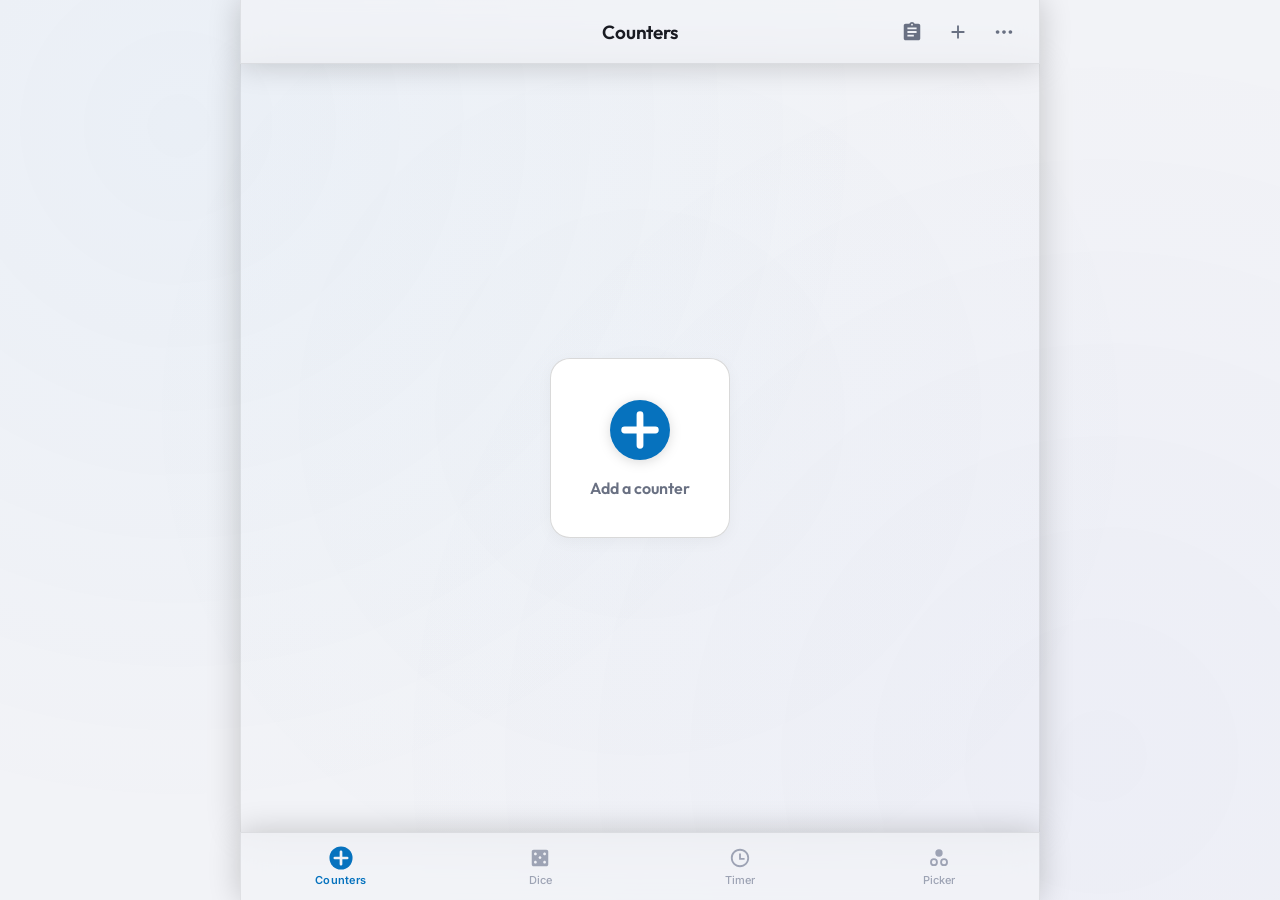
==== commit 6daa1d86: "Deploy staging (fb64cfa)" ====
--- a/index.html
+++ b/index.html
@@ -2,7 +2,7 @@
 <html lang="en">
   <head>
     <script>window.__APP_VERSION__ = "0.3.0";
-window.__COMMIT_HASH__ = "5ebd692";
+window.__COMMIT_HASH__ = "fb64cfa";
 window.__IS_DIRTY__ = false;</script>
 
     <meta charset="UTF-8" />
@@ -97,7 +97,7 @@
         root.setAttribute("data-layout", savedLayout);
       })();
     </script>
-    <script type="module" crossorigin src="./assets/index-BF64Mif1.js"></script>
+    <script type="module" crossorigin src="./assets/index-Bi68vPlx.js"></script>
     <link rel="stylesheet" crossorigin href="./assets/index-CXeKeeoR.css">
   </head>
   <body>
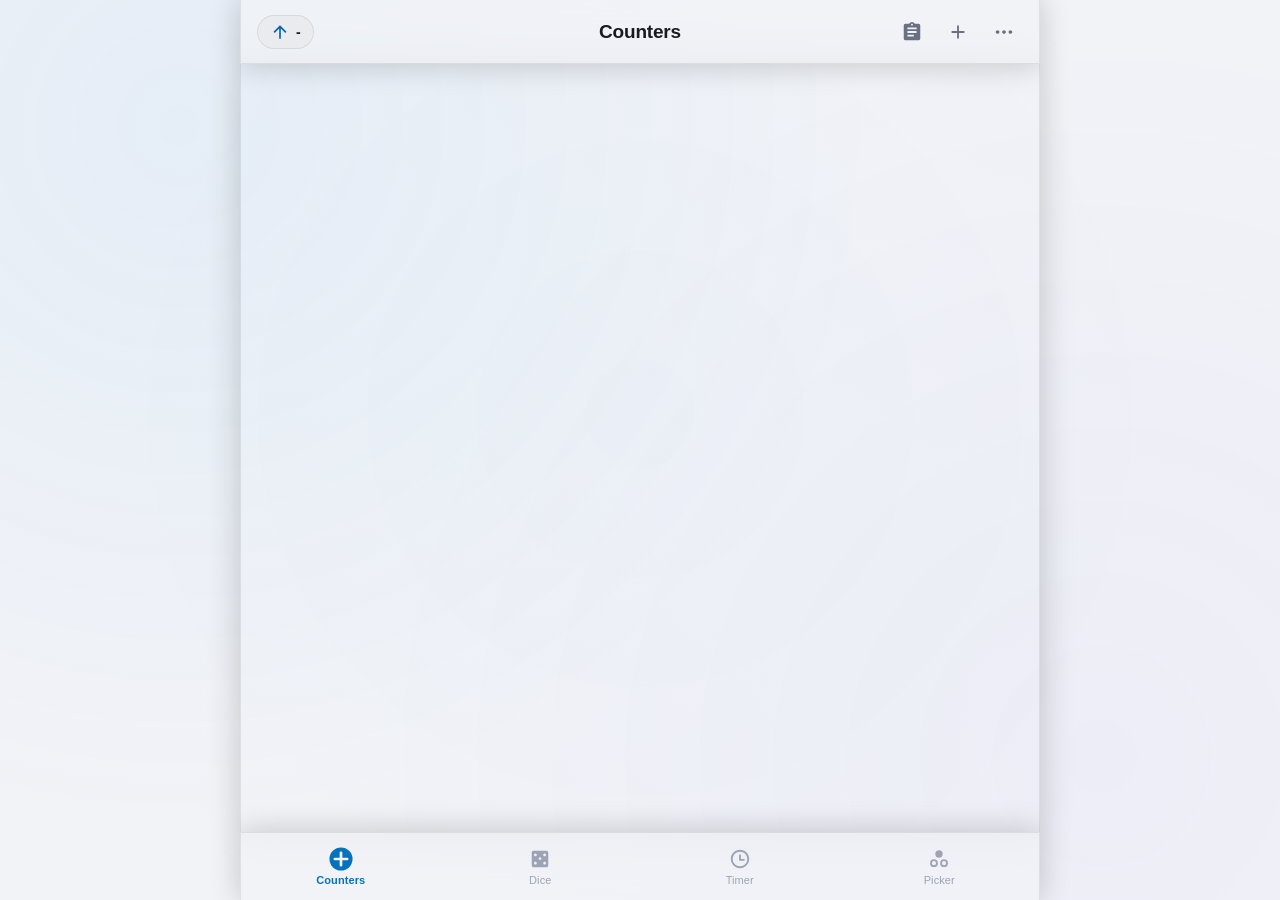
==== commit 2268f00c: "Merge feat/dice-redesign and sync with upstream main" ====
--- a/index.html
+++ b/index.html
@@ -1,10 +1,6 @@
 <!DOCTYPE html>
 <html lang="en">
   <head>
-    <script>window.__APP_VERSION__ = "0.3.0";
-window.__COMMIT_HASH__ = "fb64cfa";
-window.__IS_DIRTY__ = false;</script>
-
     <meta charset="UTF-8" />
     <meta
       name="viewport"
@@ -18,10 +14,10 @@
     <title>Counters</title>
 
     <!-- Custom premium ultra-bold vector favicon -->
-    <link rel="icon" type="image/png" href="./favicon.png" />
+    <link rel="icon" type="image/png" href="/favicon.png" />
 
     <!-- iOS Home Screen Icon -->
-    <link rel="apple-touch-icon" href="./apple-touch-icon.png" />
+    <link rel="apple-touch-icon" href="/apple-touch-icon.png" />
 
     <meta name="theme-color" content="#0d0e11" />
     <!-- sync-start:meta-description -->
@@ -68,11 +64,13 @@
     <!-- sync-end:meta-description -->
 
     <!-- Modern CSS Stylesheet -->
+    <link rel="stylesheet" href="index.css" />
 
     <!-- Pre-load script to prevent Flash of Unstyled Content (FOUC) and handle theme -->
     <script>
       (function () {
-        const savedTheme = localStorage.getItem("counters-theme") || "system";
+        const isLab = new URLSearchParams(window.location.search).get("lab") === "1";
+        const savedTheme = isLab ? "dark" : localStorage.getItem("counters-theme") || "system";
         const root = document.documentElement;
 
         const isDark =
@@ -87,18 +85,16 @@
           themeMeta.setAttribute("content", isDark ? "#0d0e11" : "#f2f3f7");
         }
 
-        const savedHue = localStorage.getItem("counters-theme-hue");
+        const savedHue = isLab ? null : localStorage.getItem("counters-theme-hue");
         if (savedHue !== null && /^\d+$/.test(savedHue)) {
           root.style.setProperty("--theme-hue", savedHue);
         }
 
         // Load and apply grid layout option beforehand to prevent shifting
-        const savedLayout = localStorage.getItem("counters-layout") || "list";
+        const savedLayout = isLab ? "grid" : localStorage.getItem("counters-layout") || "list";
         root.setAttribute("data-layout", savedLayout);
       })();
     </script>
-    <script type="module" crossorigin src="./assets/index-Bi68vPlx.js"></script>
-    <link rel="stylesheet" crossorigin href="./assets/index-CXeKeeoR.css">
   </head>
   <body>
     <!-- Subtle ambient background gradient influenced by the current leader -->
@@ -1568,5 +1564,6 @@
     </div>
 
     <!-- Main Application Logic Script -->
+    <script type="module" src="app.js"></script>
   </body>
 </html>
--- a/index.css
+++ b/index.css
@@ -0,0 +1,3767 @@
+/* ==========================================================================
+   COUNTERS MODERN CSS DESIGN SYSTEM
+   Vanilla CSS with rich aesthetics, harmony color schemes, responsive layouts,
+   and dynamic micro-interactions.
+   ========================================================================== */
+
+/* Fonts are bundled locally so a stalled network can't block the first paint */
+@import "@fontsource-variable/inter/wght.css";
+@import "@fontsource-variable/outfit/wght.css";
+
+/* --------------------------------------------------------------------------
+   1. Typography & Theme Design Tokens
+   -------------------------------------------------------------------------- */
+:root {
+  /* Fonts */
+  --font-primary:
+    "Outfit Variable", "Inter Variable", -apple-system, BlinkMacSystemFont, "Segoe UI", Roboto,
+    sans-serif;
+  --font-secondary: "Inter Variable", -apple-system, sans-serif;
+
+  /* Animation Timings */
+  --ease-spring: cubic-bezier(0.34, 1.56, 0.64, 1);
+  --ease-smooth: cubic-bezier(0.25, 1, 0.5, 1);
+  --trans-fast: 0.15s var(--ease-smooth);
+  --trans-normal: 0.25s var(--ease-smooth);
+  --trans-spring: 0.4s var(--ease-spring);
+
+  /* Layout dimensions */
+  --header-height: 64px;
+  --nav-height: 68px;
+  --max-app-width: 500px;
+
+  /* Theme Hue (0-360) Default Blue */
+  --theme-hue: 205;
+}
+
+/* Light Theme Variables */
+:root.light-mode {
+  color-scheme: light;
+  --bg-primary: #f2f3f7;
+  --bg-secondary: #ffffff;
+  --bg-tertiary: #e9ebee;
+  --text-primary: #191b22;
+  --text-secondary: #697082;
+  --text-tertiary: #9da3b4;
+  --text-danger: #c62828;
+  --text-button-secondary: #4a5060;
+  --border-light: rgba(0, 0, 0, 0.08);
+  --border-strong: rgba(0, 0, 0, 0.15);
+  --card-shadow: 0 4px 16px rgba(0, 0, 0, 0.04);
+  --modal-backdrop: rgba(0, 0, 0, 0.35);
+  --overlay-bg: rgba(255, 255, 255, 0.96);
+  --accent-color: var(--accent-fill-light, #0672be);
+  --accent-ink: var(--accent-ink-light, #0564a8);
+  --accent-graphic: var(--accent-graphic-light, #0786e1);
+  --accent-large-text: var(--accent-large-text-light, #0672be);
+  --accent-nav-icon: var(--accent-nav-icon-light, #0672be);
+  --accent-nav-text: var(--accent-nav-text-light, #0672be);
+  --accent-badge-rim: var(--accent-badge-rim-light, none);
+  --accent-badge-radius: var(--accent-badge-radius-light, 11.25px);
+  --accent-badge-mark: var(--accent-badge-mark-light, #ffffff);
+  --accent-badge-pip: var(--accent-badge-mark-light, #ffffff);
+  --accent-fill-border: var(--accent-fill-border-light, transparent);
+  --accent-on-fill: var(--accent-on-fill-light, #ffffff);
+  --accent-light: hsla(var(--theme-hue), 94%, 60%, 0.1);
+  --glass-bg: rgba(242, 243, 247, 0.75);
+}
+
+/* Dark Theme Variables (Default) */
+:root,
+:root.dark-mode {
+  color-scheme: dark;
+  --bg-primary: #0d0e11;
+  --bg-secondary: #16171d;
+  --bg-tertiary: #21232c;
+  --text-primary: #f5f6fa;
+  --text-secondary: #9aa1b1;
+  --text-tertiary: #5d6475;
+  --text-danger: #ff8e8e;
+  --text-button-secondary: #dce0e8;
+  --border-light: rgba(255, 255, 255, 0.06);
+  --border-strong: rgba(255, 255, 255, 0.12);
+  --card-shadow: 0 8px 24px rgba(0, 0, 0, 0.25);
+  --modal-backdrop: rgba(0, 0, 0, 0.55);
+  --overlay-bg: rgba(22, 23, 29, 0.96);
+  --accent-color: hsl(var(--theme-hue), 92%, 65%);
+  --accent-ink: var(--accent-ink-dark, #54b3f8);
+  --accent-graphic: var(--accent-graphic-dark, #54b3f8);
+  --accent-large-text: var(--accent-large-text-dark, #54b3f8);
+  --accent-nav-icon: var(--accent-nav-icon-dark, #54b3f8);
+  --accent-nav-text: var(--accent-nav-text-dark, #54b3f8);
+  --accent-badge-rim: var(--accent-badge-rim-dark, none);
+  --accent-badge-radius: var(--accent-badge-radius-dark, 11.25px);
+  --accent-badge-mark: var(--bg-secondary);
+  --accent-badge-pip: var(--bg-primary);
+  --accent-fill-border: transparent;
+  --accent-on-fill: var(--accent-on-fill-dark, #000000);
+  --accent-light: hsla(var(--theme-hue), 92%, 65%, 0.15);
+  --glass-bg: rgba(13, 14, 17, 0.75);
+}
+
+/* --------------------------------------------------------------------------
+   2. Reset & Global Layout Styles
+   -------------------------------------------------------------------------- */
+* {
+  box-sizing: border-box;
+  margin: 0;
+  padding: 0;
+  -webkit-tap-highlight-color: transparent !important;
+  -webkit-touch-callout: none;
+  -webkit-user-select: none;
+  -moz-user-select: none;
+  -ms-user-select: none;
+  user-select: none;
+}
+
+/* Allow native text selection inside input fields & textareas */
+input,
+textarea,
+[contenteditable="true"] {
+  -webkit-user-select: text;
+  -moz-user-select: text;
+  -ms-user-select: text;
+  user-select: text;
+}
+
+/* Prevent image & button dragging ghosts to optimize native app feel */
+button,
+a,
+img,
+svg,
+.nav-item,
+.counter-card {
+  -webkit-user-drag: none;
+  user-drag: none;
+}
+
+/* Focus reset: remove outline on active click/tap to feel like a native app, but preserve it for accessibility via keyboard */
+button:focus,
+a:focus,
+select:focus,
+div[tabindex]:focus,
+[tabindex]:focus {
+  outline: none;
+}
+
+button:focus-visible,
+a:focus-visible,
+select:focus-visible,
+.nav-item:focus-visible,
+.counter-card:focus-visible {
+  outline: 2px solid var(--accent-graphic);
+  outline-offset: 2px;
+}
+
+html,
+body {
+  overscroll-behavior: none;
+  overscroll-behavior-y: none;
+}
+
+/* Block double-tap zoom (so rapid taps on +/- don't zoom) while still allowing pinch zoom */
+html {
+  touch-action: manipulation;
+}
+
+body {
+  font-family: var(--font-primary);
+  background-color: var(--bg-primary);
+  color: var(--text-primary);
+  display: flex;
+  justify-content: center;
+  align-items: center;
+  min-height: 100vh;
+  min-height: 100dvh;
+  overflow: hidden;
+}
+
+@property --ambient-glow-1 {
+  syntax: "<color>";
+  inherits: false;
+  initial-value: rgba(58, 168, 248, 0.065);
+}
+
+@property --ambient-glow-2 {
+  syntax: "<color>";
+  inherits: false;
+  initial-value: rgba(99, 102, 241, 0.04);
+}
+
+@property --ambient-glow-3 {
+  syntax: "<color>";
+  inherits: false;
+  initial-value: rgba(58, 168, 248, 0.02);
+}
+
+/* Subtle ambient atmosphere influenced by the current leader */
+.ambient-backdrop {
+  position: fixed;
+  inset: 0;
+  background-image:
+    radial-gradient(
+      circle at 14% 14%,
+      var(--ambient-glow-1) 0%,
+      transparent 52%
+    ),
+    radial-gradient(
+      circle at 86% 84%,
+      var(--ambient-glow-2) 0%,
+      transparent 55%
+    ),
+    radial-gradient(
+      circle at 50% 46%,
+      var(--ambient-glow-3) 0%,
+      transparent 68%
+    );
+  z-index: 0;
+  pointer-events: none;
+}
+
+.ambient-backdrop.ambient-ready {
+  transition:
+    --ambient-glow-1 2.6s ease-in-out,
+    --ambient-glow-2 2.6s ease-in-out,
+    --ambient-glow-3 2.6s ease-in-out;
+}
+
+/* App Viewport Boundaries */
+.app-header,
+.app-main,
+.app-nav,
+dialog {
+  width: 100%;
+  max-width: var(--max-app-width);
+}
+
+body > .app-header,
+body > .app-main,
+body > .app-nav {
+  position: fixed;
+  left: 50%;
+  transform: translateX(-50%);
+}
+
+/* Freeze the background shell behind open modal sheets and software keyboards
+   so native/Android WebView keyboard resizing never smooshes or shifts cards
+   visible through the blurred dialog backdrop */
+:root.viewport-locked .ambient-backdrop {
+  bottom: auto;
+  height: var(--locked-app-height);
+}
+
+:root.viewport-locked .app-main {
+  bottom: auto;
+  height: var(--locked-main-height);
+}
+
+:root.viewport-locked .app-nav {
+  bottom: auto;
+  top: var(--locked-nav-top);
+  height: var(--locked-nav-height);
+}
+
+/* Scrollbars styling */
+@supports (scrollbar-color: auto) {
+  * {
+    scrollbar-color: var(--text-tertiary) transparent;
+    scrollbar-width: thin;
+  }
+}
+
+/* Legacy scrollbar fallback for WebKit browsers */
+@supports not (scrollbar-color: auto) {
+  *::-webkit-scrollbar {
+    width: 6px;
+    height: 6px;
+  }
+  *::-webkit-scrollbar-thumb {
+    background: var(--text-tertiary);
+    border-radius: 3px;
+  }
+  *::-webkit-scrollbar-track {
+    background: transparent;
+  }
+}
+
+/* --------------------------------------------------------------------------
+   3. Header Navigation Styling
+   -------------------------------------------------------------------------- */
+.app-header {
+  top: 0;
+  height: calc(var(--header-height) + env(safe-area-inset-top, 0px));
+  background-color: var(--glass-bg);
+  /* Prefixed first, here and below: when the standard property comes first,
+     the production CSS minifier (Lightning CSS) drops it, and Chrome only
+     reads the standard one */
+  -webkit-backdrop-filter: blur(16px);
+  backdrop-filter: blur(16px);
+  border-bottom: 1px solid var(--border-light);
+  display: grid;
+  grid-template-columns: 1fr auto 1fr;
+  align-items: center;
+  padding: env(safe-area-inset-top, 0px) calc(16px + env(safe-area-inset-right, 0px)) 0 calc(16px + env(safe-area-inset-left, 0px));
+  z-index: 100;
+}
+
+.header-left {
+  grid-column: 1;
+  grid-row: 1;
+  justify-self: start;
+  display: flex;
+  align-items: center;
+  gap: 6px;
+  font-family: var(--font-secondary);
+  font-size: 14px;
+  font-weight: 600;
+  color: var(--text-primary);
+  cursor: pointer;
+  padding: 6px 12px;
+  background-color: var(--leader-bg, var(--bg-tertiary));
+  border-radius: 20px;
+  max-width: 130px;
+  overflow: hidden;
+  text-overflow: ellipsis;
+  white-space: nowrap;
+  border: 1px solid var(--leader-border, var(--border-light));
+  transition: all var(--trans-fast);
+}
+
+.picker-mode-pill {
+  background-color: var(--bg-tertiary);
+  border-color: var(--border-light);
+  opacity: 0;
+  pointer-events: none;
+  transform: scale(0.94);
+  transition:
+    opacity 220ms cubic-bezier(0.4, 0, 0.2, 1),
+    transform 220ms cubic-bezier(0.4, 0, 0.2, 1),
+    background-color var(--trans-fast);
+}
+
+.app-header[data-active-tab="picker"] .picker-mode-pill {
+  opacity: 1;
+  pointer-events: auto;
+  transform: scale(1);
+}
+
+.app-header[data-active-tab="picker"] .picker-mode-pill.is-locked {
+  opacity: 0.4;
+  pointer-events: none;
+}
+
+.app-header[data-active-tab="picker"] #header-leader-container {
+  opacity: 0 !important;
+  pointer-events: none !important;
+}
+
+.picker-mode-icon {
+  display: flex;
+  align-items: center;
+  justify-content: center;
+  color: var(--accent-ink);
+  flex-shrink: 0;
+}
+
+.picker-mode-text {
+  min-width: 0;
+  overflow: hidden;
+  text-overflow: ellipsis;
+  white-space: nowrap;
+}
+
+@media (hover: hover) {
+  .header-left:hover {
+    background-color: var(--leader-border, var(--border-light));
+  }
+}
+
+.leader-icon {
+  display: flex;
+  align-items: center;
+  justify-content: center;
+  color: var(--leader-color, var(--accent-ink));
+}
+
+.dark-mode .header-left {
+  /* Dark colors at 25% fade into the dark header; match the arrow ink */
+  border-color: var(--leader-ink-dark-border, var(--border-light));
+}
+
+.dark-mode .leader-icon {
+  /* Dark counter colors vanish on the dark header, so lighten them */
+  color: var(--leader-ink-dark, var(--leader-color, var(--accent-ink)));
+}
+
+.light-mode .header-left {
+  /* The raw color at 25% fades out on the light header; match the arrow ink */
+  border-color: var(--leader-ink-border, var(--border-light));
+}
+
+.light-mode .leader-icon {
+  /* Pale counter colors vanish on the pill's light tint, so darken them */
+  color: var(--leader-ink-light, var(--leader-color, var(--accent-ink)));
+}
+
+/* Truncate the leader name inside the pill with an ellipsis instead of
+   letting the flex item overflow the pill edge. */
+.leader-text {
+  min-width: 0;
+  overflow: hidden;
+  text-overflow: ellipsis;
+  white-space: nowrap;
+}
+
+.header-center {
+  position: relative;
+  grid-column: 2;
+  grid-row: 1;
+  text-align: center;
+  display: flex;
+  align-items: center;
+  justify-content: center;
+}
+
+.app-title,
+.app-title-ghost {
+  font-size: 19px;
+  font-weight: 600;
+  letter-spacing: -0.2px;
+  color: var(--text-primary);
+}
+
+.app-title-ghost {
+  position: absolute;
+  inset: 0;
+  display: flex;
+  align-items: center;
+  justify-content: center;
+  pointer-events: none;
+  white-space: nowrap;
+}
+
+.header-right {
+  grid-column: 3;
+  grid-row: 1;
+  display: flex;
+  justify-content: flex-end;
+  gap: 8px;
+}
+
+.header-btn {
+  background: none;
+  border: none;
+  color: var(--text-secondary);
+  width: 38px;
+  height: 38px;
+  border-radius: 50%;
+  display: flex;
+  align-items: center;
+  justify-content: center;
+  cursor: pointer;
+  transition: all var(--trans-fast);
+}
+
+@media (hover: hover) {
+  .header-btn:hover {
+    background-color: var(--bg-tertiary);
+    color: var(--text-primary);
+  }
+}
+
+.counters-only-control {
+  opacity: var(--counters-visibility, 1);
+  transform: scale(calc(0.94 + 0.06 * var(--counters-visibility, 1)));
+  transition:
+    background-color var(--trans-fast),
+    color var(--trans-fast),
+    border-color var(--trans-fast);
+}
+
+.header-btn:active {
+  transform: scale(0.92);
+}
+
+.header-left.leader-empty {
+  opacity: 0;
+  pointer-events: none;
+}
+
+.app-header:not([data-active-tab="counters"]) .counters-only-control {
+  pointer-events: none;
+}
+
+@media (prefers-reduced-motion: reduce) {
+  .counters-only-control {
+    transition: none;
+  }
+}
+
+/* --------------------------------------------------------------------------
+   4. Main Content Area & Tab Control
+   -------------------------------------------------------------------------- */
+.app-main {
+  top: calc(var(--header-height) + env(safe-area-inset-top, 0px));
+  bottom: calc(var(--nav-height) + env(safe-area-inset-bottom, 0px));
+  z-index: 10;
+  overflow: hidden;
+}
+
+.tabs-slider {
+  display: flex;
+  width: 100%;
+  height: 100%;
+  overflow-x: auto;
+  scroll-snap-type: x mandatory;
+  -webkit-overflow-scrolling: touch;
+  overscroll-behavior-x: contain;
+  scrollbar-width: none;
+  -ms-overflow-style: none;
+}
+
+.tabs-slider::-webkit-scrollbar {
+  display: none;
+  width: 0;
+  height: 0;
+}
+
+.tab-content {
+  flex: 0 0 100%;
+  width: 100%;
+  height: 100%;
+  overflow-y: auto;
+  scroll-snap-align: start;
+  -webkit-overflow-scrolling: touch;
+  overscroll-behavior-y: contain;
+  padding: 16px calc(16px + env(safe-area-inset-right, 0px)) 16px calc(16px + env(safe-area-inset-left, 0px));
+}
+
+/* --------------------------------------------------------------------------
+   5. Counters List Screen Layouts (List vs Grid)
+   -------------------------------------------------------------------------- */
+.counters-container {
+  display: flex;
+  flex-direction: column;
+  gap: 12px;
+  height: 100%;
+}
+
+
+/* Grid Layout Styling Override */
+html[data-layout="grid"] .counters-container {
+  display: grid;
+  grid-template-columns: repeat(2, 1fr);
+  grid-auto-rows: 1fr;
+  height: 100%;
+  gap: 12px;
+}
+
+/* Individual Counter Cards */
+.counter-card {
+  position: relative;
+  background-color: var(--card-theme, var(--bg-secondary));
+  color: var(--card-text, var(--text-primary));
+  border-radius: 16px;
+  view-transition-class: counter-card;
+  height: auto;
+  flex: 1;
+  min-height: 80px;
+  display: flex;
+  flex-direction: column;
+  justify-content: space-between;
+  overflow: hidden;
+  box-shadow: var(--card-shadow);
+  border: 1px solid rgba(255, 255, 255, 0.08);
+  transition:
+    transform var(--trans-spring),
+    box-shadow var(--trans-normal);
+}
+
+/* Adjust card height slightly in grid mode */
+html[data-layout="grid"] .counter-card {
+  height: auto;
+}
+
+@media (hover: hover) {
+  .counter-card:hover {
+    transform: translateY(-2px);
+    box-shadow: 0 12px 28px rgba(0, 0, 0, 0.3);
+  }
+}
+
+:root:not(.viewport-locked) .counter-card:not(.dragging):has(.card-direct-zone:active, .card-value-body:active) {
+  transform: scale(0.985);
+}
+
+/* Card Header elements */
+.card-header {
+  position: relative;
+  height: 44px;
+  display: flex;
+  align-items: center;
+  justify-content: center; /* just the title; the whole bar opens the editor */
+  padding: 0 12px;
+  cursor: pointer;
+  background-color: rgba(0, 0, 0, 0.12);
+  transition: background-color var(--trans-fast);
+  z-index: 5;
+  touch-action: none;
+}
+
+.card-header:active {
+  background-color: rgba(0, 0, 0, 0.22);
+}
+
+.card-header:focus-visible {
+  outline: none;
+  box-shadow: inset 0 0 0 2px var(--card-text, var(--focus-ring));
+}
+
+/* Drag handle affordance — only shown when auto-sort is off */
+[data-drag-enabled="true"] .card-header {
+  cursor: grab;
+}
+
+[data-drag-enabled="true"] .card-header:active {
+  cursor: grabbing;
+}
+
+/* Card being actively dragged */
+.counter-card.dragging {
+  display: none !important;
+}
+
+/* Floating drag ghost clone */
+.drag-ghost {
+  position: fixed;
+  top: 0;
+  left: 0;
+  pointer-events: none;
+  z-index: 9999;
+  border-radius: 16px;
+  box-shadow: 0 16px 40px rgba(0, 0, 0, 0.45);
+  opacity: 0.92;
+  transform: rotate(1.5deg) scale(1.03);
+  transition: none !important;
+  will-change: transform;
+}
+
+/* Drop placeholder card */
+.drag-placeholder {
+  border-radius: 16px;
+  background-color: rgba(255, 255, 255, 0.05);
+  border: 2px dashed var(--accent-graphic);
+  opacity: 0.5;
+  pointer-events: none;
+  flex-shrink: 0;
+}
+
+/* Custom Hue Slider */
+.hue-slider {
+  -webkit-appearance: none;
+  width: 100%;
+  height: 12px;
+  border-radius: 6px;
+  background: linear-gradient(to right,
+    hsl(0, 100%, 50%),
+    hsl(60, 100%, 50%),
+    hsl(120, 100%, 50%),
+    hsl(180, 100%, 50%),
+    hsl(240, 100%, 50%),
+    hsl(300, 100%, 50%),
+    hsl(360, 100%, 50%)
+  );
+  outline: none;
+  margin-top: 10px;
+  margin-bottom: 5px;
+}
+
+.hue-slider::-webkit-slider-thumb {
+  -webkit-appearance: none;
+  appearance: none;
+  width: 24px;
+  height: 24px;
+  border-radius: 50%;
+  background: var(--accent-color);
+  border: 2px solid #fff;
+  box-shadow: 0 2px 5px rgba(0,0,0,0.4);
+  cursor: pointer;
+  transition: transform var(--trans-fast);
+}
+
+@media (hover: hover) {
+  .hue-slider::-webkit-slider-thumb:hover {
+    transform: scale(1.15);
+  }
+}
+
+.hue-slider:focus-visible::-webkit-slider-thumb {
+  outline: 2px solid var(--text-primary);
+  outline-offset: 3px;
+}
+
+.counter-label {
+  color: var(--card-label-text, inherit); /* differs only on mid-tone custom colors */
+  font-family: var(--font-secondary);
+  font-size: 18px;
+  font-weight: 600;
+  letter-spacing: 0.1px;
+  max-width: 100%;
+  overflow: hidden;
+  text-overflow: ellipsis;
+  white-space: nowrap;
+  text-align: center;
+}
+
+/* Card Body Wrapper */
+.card-body-wrapper {
+  display: flex;
+  align-items: stretch;
+  justify-content: space-between;
+  flex: 1;
+  width: 100%;
+  position: relative;
+}
+
+/* Card Value Center Display */
+.card-value-body {
+  display: flex;
+  align-items: center;
+  justify-content: center;
+  cursor: pointer;
+  flex: 1 1 auto;
+  min-width: 56px;
+  max-width: calc(100% - 96px);
+  padding: 0 8px;
+  box-sizing: border-box;
+}
+
+.value-display {
+  font-family: var(--font-primary);
+  font-size: 46px;
+  font-weight: 400;
+  letter-spacing: -1.5px;
+  text-shadow: 0 2px 8px rgba(0, 0, 0, 0.15);
+  transition: transform var(--trans-spring);
+  white-space: nowrap;
+  overflow: hidden;
+  text-overflow: ellipsis;
+  min-width: 0;
+  max-width: 100%;
+}
+
+/* Grid display resizing */
+html[data-layout="grid"] .value-display {
+  font-size: 32px;
+}
+
+html[data-layout="grid"] .card-value-body {
+  min-width: 36px;
+  max-width: calc(100% - 64px);
+  padding: 0 4px;
+}
+
+html[data-layout="grid"] .card-direct-zone {
+  flex: 1 1 0;
+  min-width: 32px;
+}
+
+html[data-layout="grid"] .card-direct-zone-minus {
+  padding-left: 10px;
+}
+
+html[data-layout="grid"] .card-direct-zone-plus {
+  padding-right: 10px;
+}
+
+.card-value-body:active .value-display {
+  transform: scale(0.96);
+}
+
+/* Card Increment/Decrement direct active zones (Left/Right side buttons) */
+.card-direct-zone {
+  display: flex;
+  align-items: center;
+  font-size: 24px;
+  font-weight: 300;
+  opacity: 0.7; /* Always visible, and 3:1 on every preset color */
+  background-color: rgba(255, 255, 255, 0);
+  cursor: pointer;
+  flex: 1 1 0;
+  min-width: 48px;
+  transition: all var(--trans-normal);
+}
+
+.card-direct-zone-minus {
+  justify-content: flex-start;
+  padding-left: 15px;
+}
+
+.card-direct-zone-plus {
+  justify-content: flex-end;
+  padding-right: 15px;
+}
+
+/* Hovering card brightens the signs slightly */
+@media (hover: hover) {
+  .counter-card:hover .card-direct-zone {
+    opacity: 0.85;
+  }
+
+  .card-direct-zone:hover {
+    opacity: 1 !important;
+    background-color: rgba(255, 255, 255, 0.08);
+  }
+}
+
+.card-direct-zone:active {
+  opacity: 1;
+  background-color: rgba(255, 255, 255, 0.18);
+}
+
+/* Cleaner, pill-like focus rings for card zones */
+.card-value-body:focus-visible,
+.card-direct-zone:focus-visible {
+  outline: none;
+  border-radius: 12px;
+  box-shadow: inset 0 0 0 2px var(--focus-ring);
+}
+
+/* Active click flash effect */
+.zone-active-flash {
+  animation: cardEdgeActive 0.3s ease-out;
+}
+
+@keyframes cardEdgeActive {
+  0% {
+    background-color: rgba(255, 255, 255, 0);
+  }
+  30% {
+    background-color: rgba(255, 255, 255, 0.22);
+  }
+  100% {
+    background-color: rgba(255, 255, 255, 0);
+  }
+}
+
+/* Empty State Illustration layout */
+.empty-state {
+  display: flex;
+  flex-direction: column;
+  align-items: center;
+  justify-content: center;
+  text-align: center;
+  padding: 60px 24px;
+  color: var(--text-secondary);
+  height: 100%;
+  box-sizing: border-box;
+}
+
+.empty-state.hidden {
+  display: none;
+}
+
+.empty-state-card {
+  display: flex;
+  flex-direction: column;
+  align-items: center;
+  justify-content: center;
+  background-color: var(--bg-secondary);
+  border: 1.5px solid var(--border-strong);
+  border-radius: 20px;
+  width: 180px;
+  height: 180px;
+  gap: 16px;
+  cursor: pointer;
+  box-shadow: var(--card-shadow);
+  transition: transform var(--trans-fast) var(--ease-spring), border-color var(--trans-fast), box-shadow var(--trans-fast);
+  outline: none;
+}
+
+@media (hover: hover) {
+  .empty-state-card:hover {
+    transform: translateY(-2px);
+    border-color: var(--accent-graphic);
+    box-shadow: 0 12px 28px rgba(0, 0, 0, 0.3);
+  }
+}
+
+.empty-state-card:active {
+  transform: scale(0.96);
+}
+
+.empty-state-card:focus-visible {
+  outline: 2px solid var(--accent-graphic);
+  outline-offset: 4px;
+}
+
+.empty-state-card .placeholder-icon {
+  color: var(--accent-graphic);
+  margin-bottom: 0;
+  transition: transform var(--trans-fast) var(--ease-spring);
+}
+
+@media (hover: hover) {
+  .empty-state-card:hover .placeholder-icon {
+    transform: scale(1.08);
+  }
+}
+
+.empty-state-text-btn {
+  font-size: 16px;
+  color: var(--text-secondary);
+  font-family: var(--font-primary);
+  font-weight: 600;
+  transition: color var(--trans-fast);
+}
+
+@media (hover: hover) {
+  .empty-state-card:hover .empty-state-text-btn {
+    color: var(--text-primary);
+  }
+}
+
+/* Buttons */
+.primary-btn {
+  background-color: var(--accent-color);
+  color: var(--accent-on-fill, #000000);
+  border: 1px solid transparent;
+  font-family: var(--font-primary);
+  font-weight: 600;
+  font-size: 15px;
+  padding: 12px 24px;
+  border-radius: 12px;
+  cursor: pointer;
+  transition: all var(--trans-fast);
+}
+
+.light-mode .primary-btn:not(.bottom-sheet-dialog .primary-btn) {
+  border-color: var(--accent-fill-border, transparent);
+}
+
+@media (hover: hover) {
+  .primary-btn:hover {
+    opacity: 0.92;
+    box-shadow: 0 4px 12px var(--accent-light);
+  }
+}
+
+.primary-btn:active {
+  transform: scale(0.96);
+}
+
+.primary-btn.full-width {
+  width: 100%;
+}
+
+.secondary-btn {
+  background-color: var(--bg-tertiary);
+  color: var(--text-button-secondary);
+  border: 1px solid var(--border-light);
+  font-family: var(--font-primary);
+  font-weight: 600;
+  font-size: 15px;
+  padding: 12px 24px;
+  border-radius: 12px;
+  cursor: pointer;
+  transition: all var(--trans-fast);
+}
+
+@media (hover: hover) {
+  .secondary-btn:hover {
+    border-color: var(--accent-graphic);
+    color: var(--text-primary);
+  }
+}
+
+.secondary-btn:active {
+  transform: scale(0.97);
+  background-color: var(--bg-secondary);
+}
+
+/* --------------------------------------------------------------------------
+   5b. Placeholder Content Styling (Used by Timer tab)
+   -------------------------------------------------------------------------- */
+.placeholder-container {
+  display: flex;
+  flex-direction: column;
+  align-items: center;
+  justify-content: center;
+  text-align: center;
+  padding: 80px 24px;
+  color: var(--text-secondary);
+  height: 100%;
+}
+
+.placeholder-icon {
+  color: var(--accent-nav-icon);
+  margin-bottom: 24px;
+}
+
+.placeholder-icon svg {
+  width: 64px;
+  height: 64px;
+  display: block;
+}
+
+.accent-badge-svg {
+  filter: drop-shadow(0 2px 6px rgba(0, 0, 0, 0.14));
+}
+
+.accent-badge-fill {
+  fill: var(--accent-color);
+  stroke: var(--accent-badge-rim, none);
+  stroke-width: 0.75;
+}
+
+.accent-badge-circle {
+  r: var(--accent-badge-radius, 11.25px);
+}
+
+.accent-badge-pip {
+  fill: var(--accent-badge-pip, #ffffff);
+}
+
+.accent-badge-mark {
+  stroke: var(--accent-badge-mark, #ffffff);
+}
+
+.placeholder-icon.pop {
+  animation: popIcon 0.25s cubic-bezier(0.175, 0.885, 0.32, 1.275);
+}
+
+@keyframes popIcon {
+  0% { transform: scale(0.95); }
+  50% { transform: scale(1.08); }
+  100% { transform: scale(1); }
+}
+
+/* --------------------------------------------------------------------------
+   6. Redesigned Interactive 3D Dice Roller
+   -------------------------------------------------------------------------- */
+#tab-dice {
+  display: flex;
+  flex-direction: column;
+  overflow: hidden;
+  padding-top: 10px;
+  padding-bottom: 10px;
+}
+
+.dice-workspace {
+  display: grid;
+  grid-template-columns: minmax(0, 1fr);
+  grid-template-rows: auto minmax(0, 1fr) auto auto;
+  grid-template-areas:
+    "tray"
+    "arena"
+    "mode"
+    "actions";
+  gap: 10px;
+  width: 100%;
+  max-width: 720px;
+  height: 100%;
+  min-height: 0;
+  margin: 0 auto;
+  box-sizing: border-box;
+}
+
+/* --- Top: 3D Dice Tray --- */
+.dice-tray {
+  grid-area: tray;
+  display: grid;
+  grid-template-columns: repeat(4, minmax(0, 1fr));
+  gap: 8px;
+  width: 100%;
+}
+
+.dice-tray-btn {
+  display: flex;
+  flex-direction: column;
+  align-items: center;
+  justify-content: center;
+  gap: 2px;
+  padding: 7px 4px 6px;
+  background-color: var(--bg-secondary);
+  border: 1.5px solid var(--border-strong);
+  border-radius: 14px;
+  color: var(--text-primary);
+  cursor: pointer;
+  transition:
+    transform var(--trans-fast) var(--ease-spring),
+    border-color var(--trans-fast),
+    box-shadow var(--trans-fast);
+  box-shadow: 0 2px 6px rgba(0, 0, 0, 0.14);
+  min-width: 0;
+  -webkit-tap-highlight-color: transparent;
+}
+
+.dice-tray-btn .die-svg-wrap {
+  width: clamp(34px, 5.6vmin, 54px);
+  height: clamp(34px, 5.6vmin, 54px);
+  display: flex;
+  align-items: center;
+  justify-content: center;
+}
+
+.dice-tray-label {
+  font-family: var(--font-primary);
+  font-size: 11px;
+  font-weight: 700;
+  color: var(--text-secondary);
+  line-height: 1.1;
+  letter-spacing: 0.2px;
+}
+
+@media (hover: hover) {
+  .dice-tray-btn:hover:not(:disabled) {
+    transform: translateY(-2px);
+    border-color: var(--accent-graphic);
+    box-shadow: 0 4px 12px rgba(0, 0, 0, 0.22);
+  }
+}
+
+.dice-tray-btn:active:not(:disabled) {
+  transform: scale(0.93);
+}
+
+.dice-tray-btn:disabled {
+  opacity: 0.45;
+  cursor: not-allowed;
+}
+
+/* --- Middle: Single Active Dice Arena --- */
+.dice-zone {
+  display: flex;
+  flex-direction: column;
+  background-color: var(--bg-secondary);
+  border: 1.5px solid var(--border-strong);
+  border-radius: 18px;
+  box-shadow: var(--card-shadow);
+  padding: 12px 14px;
+  min-height: 0;
+  overflow: hidden;
+  box-sizing: border-box;
+  transition:
+    border-color 0.25s ease,
+    box-shadow 0.25s ease;
+}
+
+.dice-result-card {
+  grid-area: arena;
+}
+
+/* A rolled arena gets the accent border (same language as stopwatch) */
+.dice-result-card.rolled {
+  border-color: var(--accent-graphic);
+  box-shadow: 0 8px 24px rgba(0, 0, 0, 0.26);
+}
+
+.dice-arena-header {
+  display: flex;
+  align-items: baseline;
+  justify-content: space-between;
+  gap: 8px;
+  margin-bottom: 8px;
+  flex-shrink: 0;
+}
+
+.dice-total-wrap {
+  display: inline-flex;
+  align-items: baseline;
+  gap: 8px;
+}
+
+.dice-total-label {
+  font-family: var(--font-primary);
+  font-size: 12px;
+  font-weight: 700;
+  letter-spacing: 0.2px;
+  color: var(--text-secondary);
+}
+
+.dice-result-total {
+  font-family: var(--font-secondary);
+  font-size: clamp(32px, 6vmin, 48px);
+  font-weight: 800;
+  color: var(--text-primary);
+  line-height: 1;
+}
+
+.dice-result-total.animate-pop {
+  animation: popTotal 0.25s cubic-bezier(0.175, 0.885, 0.32, 1.275);
+}
+
+.dice-zone-count {
+  font-family: var(--font-primary);
+  font-size: 12px;
+  font-weight: 600;
+  color: var(--text-secondary);
+}
+
+.dice-arena {
+  display: flex;
+  flex-direction: column;
+  flex: 1 1 auto;
+  min-height: 0;
+  width: 100%;
+  gap: 8px;
+  position: relative;
+}
+
+.dice-empty-hint {
+  margin: auto;
+  font-family: var(--font-primary);
+  font-size: 15px;
+  font-weight: 500;
+  color: var(--text-secondary);
+  text-align: center;
+  user-select: none;
+  pointer-events: none;
+}
+
+/* --- Single or Dual Roll Set Containers --- */
+.dice-roll-set {
+  display: flex;
+  flex-direction: column;
+  flex: 1 1 0;
+  min-height: 0;
+  width: 100%;
+  border-radius: 14px;
+  padding: 6px 8px;
+  box-sizing: border-box;
+  transition:
+    opacity 0.2s ease,
+    filter 0.2s ease,
+    background-color 0.2s ease,
+    border-color 0.2s ease;
+}
+
+.dice-arena.is-dual .dice-roll-set {
+  border: 1.5px solid var(--border-subtle);
+  background-color: var(--bg-tertiary);
+}
+
+.dice-arena.is-dual .dice-roll-set.is-selected {
+  border-color: var(--accent-graphic);
+  background-color: var(--bg-secondary);
+}
+
+.dice-arena.is-dual .dice-roll-set.is-discarded {
+  opacity: 0.42;
+  filter: grayscale(0.88);
+}
+
+.dice-roll-set-header {
+  display: flex;
+  align-items: center;
+  justify-content: space-between;
+  gap: 8px;
+  margin-bottom: 2px;
+  flex-shrink: 0;
+}
+
+.dice-roll-set-label {
+  font-family: var(--font-primary);
+  font-size: 11px;
+  font-weight: 700;
+  color: var(--text-secondary);
+}
+
+.dice-roll-set-sum {
+  font-family: var(--font-secondary);
+  font-size: 13px;
+  font-weight: 800;
+  color: var(--text-primary);
+}
+
+.dice-roll-set.is-discarded .dice-roll-set-sum {
+  text-decoration: line-through;
+  color: var(--text-secondary);
+}
+
+.dice-area {
+  container-type: size;
+  display: flex;
+  flex-wrap: wrap;
+  align-items: center;
+  align-content: center;
+  justify-content: center;
+  gap: clamp(6px, 2cqw, 14px);
+  flex: 1 1 auto;
+  min-height: 52px;
+  width: 100%;
+  overflow: hidden;
+  position: relative;
+}
+
+/* --- Interactive Rolled Die Chips (Container-Query Scaled) --- */
+.die-chip {
+  position: relative;
+  display: inline-flex;
+  align-items: center;
+  justify-content: center;
+  padding: 0;
+  border: none;
+  background: transparent;
+  cursor: pointer;
+  flex-shrink: 0;
+  transition:
+    width 0.18s ease,
+    height 0.18s ease,
+    transform var(--trans-fast) var(--ease-spring);
+  -webkit-tap-highlight-color: transparent;
+}
+
+.dice-area[data-count-tier="lg"] .die-chip {
+  width: clamp(50px, min(78cqh, 28cqw), 132px);
+  height: clamp(50px, min(78cqh, 28cqw), 132px);
+}
+
+.dice-area[data-count-tier="md"] .die-chip {
+  width: clamp(40px, min(48cqh, 18cqw), 96px);
+  height: clamp(40px, min(48cqh, 18cqw), 96px);
+}
+
+.dice-area[data-count-tier="sm"] .die-chip {
+  width: clamp(32px, min(36cqh, 13cqw), 74px);
+  height: clamp(32px, min(36cqh, 13cqw), 74px);
+}
+
+.dice-area[data-count-tier="xs"] .die-chip {
+  width: clamp(26px, min(28cqh, 10cqw), 56px);
+  height: clamp(26px, min(28cqh, 10cqw), 56px);
+}
+
+@media (hover: hover) {
+  .die-chip:hover {
+    transform: translateY(-2px) scale(1.05);
+  }
+}
+
+.die-chip:active {
+  transform: scale(0.9);
+}
+
+.die-chip.is-tumbling {
+  animation: dieTumble 0.34s cubic-bezier(0.22, 1, 0.36, 1);
+}
+
+@keyframes dieTumble {
+  0% {
+    opacity: 0.65;
+    transform: translateY(-18px) rotate(-135deg) scale(0.74);
+  }
+  65% {
+    opacity: 1;
+    transform: translateY(3px) rotate(12deg) scale(1.07);
+  }
+  100% {
+    opacity: 1;
+    transform: translateY(0) rotate(0deg) scale(1);
+  }
+}
+
+/* --- 3D Faceted SVG Dice Styling --- */
+.die-svg {
+  width: 100%;
+  height: 100%;
+  display: block;
+  overflow: visible;
+  filter: drop-shadow(0 3px 5px rgba(0, 0, 0, 0.28));
+}
+
+.light-mode .die-svg {
+  filter: drop-shadow(0 2px 4px rgba(0, 0, 0, 0.18));
+}
+
+.die-facet-base {
+  fill: var(--die-base);
+}
+
+.die-facet-light {
+  fill: var(--die-light);
+}
+
+.die-facet-dark {
+  fill: var(--die-dark);
+}
+
+.die-outline {
+  fill: none;
+  stroke: var(--die-edge);
+  stroke-width: 2;
+  stroke-linejoin: round;
+}
+
+.die-facet-seam {
+  fill: none;
+  stroke: var(--die-edge);
+  stroke-width: 1.25;
+  stroke-linejoin: round;
+  opacity: 0.55;
+}
+
+.die-face-text {
+  fill: var(--die-ink);
+  font-family: var(--font-secondary);
+  font-weight: 800;
+  text-anchor: middle;
+  dominant-baseline: central;
+  pointer-events: none;
+  user-select: none;
+}
+
+/* Map each die type to its palette-derived CSS tokens */
+[data-sides="2"] {
+  --die-base: var(--die-c-2, #38bdf8);
+  --die-light: var(--die-c-2-light, #7dd3fc);
+  --die-dark: var(--die-c-2-dark, #0284c7);
+  --die-ink: var(--die-c-2-ink, #000000);
+  --die-edge: var(--die-c-2-edge, rgba(0, 0, 0, 0.28));
+}
+[data-sides="4"] {
+  --die-base: var(--die-c-4, #f87171);
+  --die-light: var(--die-c-4-light, #fca5a5);
+  --die-dark: var(--die-c-4-dark, #dc2626);
+  --die-ink: var(--die-c-4-ink, #000000);
+  --die-edge: var(--die-c-4-edge, rgba(0, 0, 0, 0.28));
+}
+[data-sides="6"] {
+  --die-base: var(--die-c-6, #4ade80);
+  --die-light: var(--die-c-6-light, #86efac);
+  --die-dark: var(--die-c-6-dark, #16a34a);
+  --die-ink: var(--die-c-6-ink, #000000);
+  --die-edge: var(--die-c-6-edge, rgba(0, 0, 0, 0.28));
+}
+[data-sides="8"] {
+  --die-base: var(--die-c-8, #fb923c);
+  --die-light: var(--die-c-8-light, #fdba74);
+  --die-dark: var(--die-c-8-dark, #ea580c);
+  --die-ink: var(--die-c-8-ink, #000000);
+  --die-edge: var(--die-c-8-edge, rgba(0, 0, 0, 0.28));
+}
+[data-sides="10"] {
+  --die-base: var(--die-c-10, #c084fc);
+  --die-light: var(--die-c-10-light, #d8b4fe);
+  --die-dark: var(--die-c-10-dark, #9333ea);
+  --die-ink: var(--die-c-10-ink, #000000);
+  --die-edge: var(--die-c-10-edge, rgba(0, 0, 0, 0.28));
+}
+[data-sides="12"] {
+  --die-base: var(--die-c-12, #f472b6);
+  --die-light: var(--die-c-12-light, #f9a8d4);
+  --die-dark: var(--die-c-12-dark, #db2777);
+  --die-ink: var(--die-c-12-ink, #000000);
+  --die-edge: var(--die-c-12-edge, rgba(0, 0, 0, 0.28));
+}
+[data-sides="20"] {
+  --die-base: var(--die-c-20, #facc15);
+  --die-light: var(--die-c-20-light, #fde047);
+  --die-dark: var(--die-c-20-dark, #ca8a04);
+  --die-ink: var(--die-c-20-ink, #000000);
+  --die-edge: var(--die-c-20-edge, rgba(0, 0, 0, 0.28));
+}
+[data-sides="100"] {
+  --die-base: var(--die-c-100, #2dd4bf);
+  --die-light: var(--die-c-100-light, #5eead4);
+  --die-dark: var(--die-c-100-dark, #0d9488);
+  --die-ink: var(--die-c-100-ink, #000000);
+  --die-edge: var(--die-c-100-edge, rgba(0, 0, 0, 0.28));
+}
+
+/* --- Roll Mode Segmented Toggle --- */
+.dice-mode-group {
+  grid-area: mode;
+  display: grid;
+  grid-template-columns: repeat(3, minmax(0, 1fr));
+  gap: 4px;
+  padding: 4px;
+  background-color: var(--bg-secondary);
+  border: 1.5px solid var(--border-strong);
+  border-radius: 14px;
+  box-shadow: var(--card-shadow);
+}
+
+.dice-mode-btn {
+  padding: 8px 6px;
+  border: 1px solid transparent;
+  border-radius: 10px;
+  background: transparent;
+  color: var(--text-secondary);
+  font-family: var(--font-primary);
+  font-size: 12px;
+  font-weight: 600;
+  cursor: pointer;
+  white-space: nowrap;
+  overflow: hidden;
+  text-overflow: ellipsis;
+  transition:
+    background-color var(--trans-fast),
+    color var(--trans-fast),
+    border-color var(--trans-fast);
+  -webkit-tap-highlight-color: transparent;
+}
+
+.dice-mode-btn.active {
+  background-color: var(--accent-color);
+  color: var(--accent-on-fill, #000000);
+  border-color: var(--accent-fill-border, transparent);
+}
+
+@media (hover: hover) {
+  .dice-mode-btn:hover:not(.active) {
+    color: var(--text-primary);
+    background-color: var(--bg-tertiary);
+  }
+}
+
+/* --- Action Controls Row --- */
+.dice-actions-bar {
+  grid-area: actions;
+  display: grid;
+  grid-template-columns: minmax(0, 1fr) minmax(92px, auto);
+  gap: 8px;
+  align-items: stretch;
+}
+
+.dice-roll-action-btn {
+  width: 100%;
+  font-size: 15px;
+  padding: 12px 20px;
+  border-radius: 14px;
+  box-shadow: 0 4px 14px rgba(0, 0, 0, 0.2);
+}
+
+.dice-roll-action-btn:disabled {
+  opacity: 0.45;
+  cursor: not-allowed;
+  box-shadow: none;
+}
+
+.dice-secondary-btn {
+  padding: 11px 16px;
+  border-radius: 14px;
+  border: 1.5px solid var(--border-strong);
+  background-color: var(--bg-secondary);
+  color: var(--text-primary);
+  font-family: var(--font-primary);
+  font-size: 13px;
+  font-weight: 600;
+  cursor: pointer;
+  transition:
+    transform var(--trans-fast) var(--ease-spring),
+    border-color var(--trans-fast),
+    background-color var(--trans-fast),
+    opacity var(--trans-fast);
+  -webkit-tap-highlight-color: transparent;
+}
+
+@media (hover: hover) {
+  .dice-secondary-btn:hover:not(:disabled) {
+    border-color: var(--accent-graphic);
+    background-color: var(--bg-tertiary);
+  }
+}
+
+.dice-secondary-btn:active:not(:disabled) {
+  transform: scale(0.95);
+}
+
+.dice-secondary-btn:disabled {
+  opacity: 0.38;
+  cursor: not-allowed;
+}
+
+@keyframes popTotal {
+  0% {
+    transform: scale(0.82);
+  }
+  50% {
+    transform: scale(1.14);
+  }
+  100% {
+    transform: scale(1);
+  }
+}
+
+@media (prefers-reduced-motion: reduce) {
+  .die-chip,
+  .die-chip.is-tumbling,
+  .dice-result-total.animate-pop {
+    animation: none !important;
+  }
+}
+
+.placeholder-timer-visual {
+  background-color: var(--bg-secondary);
+  border: 1.5px solid var(--border-strong);
+  padding: 16px 36px;
+  border-radius: 20px;
+  margin-bottom: 20px;
+  box-shadow: var(--card-shadow);
+}
+
+.timer-tick {
+  font-family: var(--font-primary);
+  font-variant-numeric: tabular-nums;
+  font-size: 36px;
+  font-weight: 700;
+  color: var(--accent-large-text);
+}
+
+.timer-increment-row {
+  display: flex;
+  justify-content: center;
+  gap: 16px;
+  margin-bottom: 24px;
+  width: 100%;
+}
+
+.timer-inc-btn {
+  background-color: var(--bg-tertiary);
+  border: 1.5px solid var(--border-light);
+  color: var(--text-primary);
+  font-family: var(--font-primary);
+  font-weight: 600;
+  font-size: 14px;
+  padding: 10px 16px;
+  border-radius: 9999px;
+  cursor: pointer;
+  transition: all var(--trans-fast);
+  box-shadow: 0 2px 6px rgba(0, 0, 0, 0.15);
+}
+
+@media (hover: hover) {
+  .timer-inc-btn:hover {
+    opacity: 0.9;
+    transform: translateY(-1px);
+  }
+}
+
+.timer-inc-btn:active {
+  transform: scale(0.95);
+}
+
+.timer-controls {
+  display: flex;
+  gap: 12px;
+}
+
+.secondary-btn:disabled {
+  opacity: 0.35;
+  cursor: not-allowed;
+  pointer-events: none;
+}
+
+.shake-animation.active {
+  animation: shake 0.4s ease-in-out;
+}
+
+@keyframes shake {
+  0%,
+  100% {
+    transform: rotate(0deg);
+  }
+  20% {
+    transform: rotate(-12deg) scale(1.1);
+  }
+  40% {
+    transform: rotate(12deg) scale(1.1);
+  }
+  60% {
+    transform: rotate(-8deg) scale(1.1);
+  }
+  80% {
+    transform: rotate(8deg) scale(1.1);
+  }
+}
+
+/* --------------------------------------------------------------------------
+   7. Settings Screen Components
+   -------------------------------------------------------------------------- */
+.settings-wrapper {
+  display: flex;
+  flex-direction: column;
+  gap: 12px;
+}
+
+.settings-section {
+  background-color: var(--bg-secondary);
+  border: 1px solid var(--border-light);
+  border-radius: 16px;
+  padding: 16px;
+  box-shadow: var(--card-shadow);
+}
+
+.settings-row {
+  display: flex;
+  align-items: center;
+  justify-content: space-between;
+  gap: 16px;
+  padding: 12px 0;
+  border-bottom: 1px solid var(--border-light);
+}
+
+.settings-row-stacked {
+  flex-direction: column;
+  align-items: flex-start;
+  gap: 8px;
+}
+
+/* Controls keep their natural size; the text column wraps in whatever space
+   is left, so help text can never run under a control or switch */
+.settings-row > select,
+.settings-row > .switch-toggle,
+.settings-row > .segmented-control,
+.settings-row > .settings-input {
+  flex: 0 0 auto;
+}
+
+.settings-row:last-child {
+  border-bottom: none;
+  padding-bottom: 0;
+}
+
+.settings-row:first-child {
+  padding-top: 0;
+}
+
+.settings-info {
+  display: flex;
+  flex-direction: column;
+  gap: 2px;
+  flex: 1 1 auto;
+  min-width: 0;
+}
+
+.setting-title {
+  font-size: 15px;
+  font-weight: 500;
+  color: var(--text-primary);
+}
+
+.setting-desc {
+  font-size: 12px;
+  color: var(--text-secondary);
+  line-height: 1.4;
+}
+
+/* Native-style segmented control (Theme: System | Dark | Light) */
+.segmented-control {
+  display: inline-flex;
+  align-items: center;
+  gap: 2px;
+  padding: 3px;
+  border-radius: 10px;
+  background-color: var(--bg-tertiary);
+  border: 1px solid var(--border-light);
+}
+
+.segment-btn {
+  appearance: none;
+  background: none;
+  border: none;
+  color: var(--text-secondary);
+  font-family: var(--font-primary);
+  font-size: 13px;
+  font-weight: 600;
+  padding: 6px 10px;
+  border-radius: 7px;
+  cursor: pointer;
+  transition:
+    background-color var(--trans-fast),
+    color var(--trans-fast),
+    transform var(--trans-fast),
+    box-shadow var(--trans-fast);
+}
+
+.segment-btn:active {
+  transform: scale(0.95);
+}
+
+.segment-btn.active {
+  background-color: var(--bg-secondary);
+  color: var(--accent-ink);
+  box-shadow: 0 1px 4px rgba(0, 0, 0, 0.16);
+}
+
+/* Palette setting: 2-column grid of tappable palette cards with live swatch dots */
+.palette-picker-grid {
+  display: grid;
+  grid-template-columns: repeat(2, minmax(0, 1fr));
+  gap: 8px;
+  width: 100%;
+}
+
+.palette-option-card {
+  appearance: none;
+  background-color: var(--bg-tertiary);
+  border: 1.5px solid var(--border-light);
+  border-radius: 12px;
+  padding: 9px 10px;
+  display: flex;
+  flex-direction: column;
+  align-items: flex-start;
+  gap: 6px;
+  cursor: pointer;
+  text-align: left;
+  transition:
+    background-color var(--trans-fast),
+    border-color var(--trans-fast),
+    transform var(--trans-fast);
+}
+
+@media (hover: hover) {
+  .palette-option-card:hover {
+    border-color: var(--accent-graphic);
+  }
+}
+
+.palette-option-card:active {
+  transform: scale(0.97);
+}
+
+.palette-option-card.active {
+  background-color: var(--accent-light);
+  border-color: var(--accent-ink);
+}
+
+.palette-option-name {
+  font-family: var(--font-primary);
+  font-size: 13.5px;
+  font-weight: 600;
+  color: var(--text-primary);
+  line-height: 1.2;
+}
+
+.palette-option-card.active .palette-option-name {
+  color: var(--accent-ink);
+}
+
+.palette-preview {
+  display: flex;
+  flex-wrap: wrap;
+  gap: 3.5px;
+}
+
+.palette-preview span {
+  width: 9.5px;
+  height: 9.5px;
+  flex: 0 0 auto;
+  border-radius: 50%;
+  box-shadow: inset 0 0 0 1px rgba(128, 128, 128, 0.25);
+}
+
+/* Form switch toggle */
+.switch-toggle {
+  position: relative;
+  display: inline-block;
+  width: 48px;
+  height: 26px;
+}
+
+.switch-toggle input {
+  opacity: 0;
+  width: 0;
+  height: 0;
+}
+
+.slider-round {
+  position: absolute;
+  cursor: pointer;
+  top: 0;
+  left: 0;
+  right: 0;
+  bottom: 0;
+  background-color: var(--bg-tertiary);
+  border: 1px solid var(--border-strong);
+  transition: 0.3s;
+  border-radius: 34px;
+}
+
+.slider-round:before {
+  position: absolute;
+  content: "";
+  height: 18px;
+  width: 18px;
+  left: 3px;
+  bottom: 3px;
+  background-color: var(--text-primary);
+  transition: 0.3s var(--ease-spring);
+  border-radius: 50%;
+}
+
+input:checked + .slider-round {
+  background-color: var(--accent-color);
+  border-color: var(--accent-graphic);
+}
+
+input:checked + .slider-round:before {
+  transform: translateX(22px);
+  background-color: var(--accent-on-fill, #000000);
+}
+
+/* Fix focus ring on visually hidden switch input */
+.switch-toggle input:focus-visible {
+  box-shadow: none;
+}
+
+.switch-toggle input:focus-visible + .slider-round {
+  box-shadow: 0 0 0 2px var(--bg-secondary), 0 0 0 4px var(--focus-ring, #000000);
+}
+
+/* Settings Inputs */
+.settings-select {
+  background-color: var(--bg-tertiary);
+  color: var(--text-primary);
+  border: 1px solid var(--border-strong);
+  padding: 8px 12px;
+  border-radius: 8px;
+  font-family: var(--font-primary);
+  font-size: 16px; /* 16px minimum stops iOS zooming in on focus */
+  font-weight: 500;
+  outline: none;
+  cursor: pointer;
+}
+
+.settings-row-quick-add {
+  flex-wrap: wrap;
+  row-gap: 6px;
+}
+
+.settings-row-quick-add > .settings-info {
+  flex: 1 1 0;
+}
+
+.settings-input {
+  background-color: var(--bg-tertiary);
+  color: var(--text-primary);
+  border: 1px solid var(--border-strong);
+  padding: 7px 10px;
+  border-radius: 10px;
+  font-family: var(--font-primary);
+  font-size: 16px; /* 16px minimum stops iOS zooming in on focus */
+  outline: none;
+  width: clamp(138px, 57%, 220px);
+}
+
+.settings-input:focus {
+  border-color: var(--accent-graphic);
+}
+
+.settings-input.input-error {
+  border-color: var(--text-danger);
+}
+
+.settings-feedback {
+  flex: 1 0 100%;
+  font-size: 12px;
+  color: var(--text-secondary);
+  text-align: right;
+}
+
+.settings-feedback[hidden] {
+  display: none;
+}
+
+.settings-feedback-error {
+  color: var(--text-danger);
+}
+
+.danger-btn-outline {
+  background-color: transparent;
+  box-shadow: inset 0 0 0 1.5px var(--text-danger);
+  color: var(--text-danger);
+}
+
+@media (hover: hover) {
+  .danger-btn-outline:hover {
+    background-color: rgba(248, 92, 92, 0.08);
+  }
+}
+
+.danger-btn-outline:active {
+  transform: scale(0.97);
+  background-color: rgba(248, 92, 92, 0.15);
+}
+
+/* While the stopwatch runs, its display slowly breathes in the accent color
+   and the Pause button glows (still, so the running time draws the eye) */
+#btn-timer-placeholder-start.danger-btn-outline {
+  background-color: color-mix(in srgb, var(--text-danger) 8%, transparent);
+  box-shadow:
+    inset 0 0 0 1.5px var(--text-danger),
+    0 0 12px 1px color-mix(in srgb, var(--text-danger) 30%, transparent);
+}
+
+@keyframes display-glow {
+  0%,
+  100% {
+    box-shadow:
+      var(--card-shadow),
+      0 0 8px 0 color-mix(in srgb, var(--accent-graphic) 18%, transparent);
+  }
+  50% {
+    box-shadow:
+      var(--card-shadow),
+      0 0 28px 4px color-mix(in srgb, var(--accent-graphic) 45%, transparent);
+  }
+}
+
+/* Holding a time (paused or running) gets the accent border, like a fresh
+   dice result; running also breathes */
+.placeholder-timer-visual.has-time,
+#tab-timer:has(#btn-timer-placeholder-start.danger-btn-outline)
+  .placeholder-timer-visual {
+  border-color: var(--accent-graphic);
+}
+
+#tab-timer:has(#btn-timer-placeholder-start.danger-btn-outline)
+  .placeholder-timer-visual {
+  animation: display-glow 4s ease-in-out infinite;
+}
+
+@media (prefers-reduced-motion: reduce) {
+  #tab-timer:has(#btn-timer-placeholder-start.danger-btn-outline)
+    .placeholder-timer-visual {
+    animation: none;
+    box-shadow:
+      var(--card-shadow),
+      0 0 18px 2px color-mix(in srgb, var(--accent-graphic) 32%, transparent);
+  }
+}
+
+.about-version {
+  display: flex;
+  flex-direction: row;
+  justify-content: center;
+  align-items: center;
+  gap: 8px;
+  font-size: 12px;
+  color: var(--text-secondary); /* A11y contrast fix */
+}
+
+.app-store-container {
+  display: flex;
+  align-items: center;
+  gap: 8px;
+}
+
+.app-store-separator {
+  color: var(--text-secondary);
+}
+
+.app-store-link {
+  color: var(--accent-ink);
+  text-decoration: none;
+  font-weight: 500;
+  transition: opacity var(--trans-fast);
+}
+
+.app-store-link:hover {
+  opacity: 0.8;
+  text-decoration: underline;
+}
+
+@media (display-mode: standalone) {
+  .app-store-container {
+    display: none !important;
+  }
+}
+
+/* --------------------------------------------------------------------------
+   7b. Picker Tab Styling (Multi-touch first-player picker)
+   -------------------------------------------------------------------------- */
+.tab-picker {
+  padding: 0;
+  overflow: hidden;
+  display: flex;
+}
+
+.picker-stage {
+  position: relative;
+  flex: 1;
+  width: 100%;
+  height: 100%;
+  display: flex;
+  align-items: center;
+  justify-content: center;
+  touch-action: none;
+  user-select: none;
+  -webkit-user-select: none;
+  -webkit-touch-callout: none;
+  overflow: hidden;
+}
+
+.picker-winner-bg {
+  position: absolute;
+  inset: 0;
+  pointer-events: none;
+  background-color: var(--winner-bg, transparent);
+  clip-path: circle(0px at var(--winner-x, 50%) var(--winner-y, 50%));
+  opacity: 0;
+  transition:
+    clip-path 260ms cubic-bezier(0.4, 0, 0.2, 1),
+    opacity 240ms ease-out;
+}
+
+.picker-winner-bg.active {
+  clip-path: circle(150vmax at var(--winner-x, 50%) var(--winner-y, 50%));
+  opacity: 1;
+  transition:
+    clip-path 280ms cubic-bezier(0.22, 1, 0.36, 1),
+    opacity 160ms ease-out;
+}
+
+.picker-prompt {
+  position: relative;
+  z-index: 1;
+  display: flex;
+  flex-direction: column;
+  align-items: center;
+  justify-content: center;
+  text-align: center;
+  padding: 24px;
+  pointer-events: none;
+  opacity: 1;
+  visibility: visible;
+  transition:
+    opacity 260ms ease-out,
+    visibility 0ms linear 0ms;
+}
+
+.picker-prompt.hidden {
+  opacity: 0;
+  visibility: hidden;
+  transition:
+    opacity 150ms ease-out,
+    visibility 0ms linear 150ms;
+}
+
+.picker-prompt-icon {
+  margin-bottom: 16px;
+}
+
+.picker-prompt-title {
+  font-family: var(--font-primary);
+  font-size: 1.25rem;
+  font-weight: 600;
+  color: var(--text-primary);
+  margin: 0 0 6px;
+}
+
+.picker-prompt-subtitle {
+  font-family: var(--font-secondary);
+  font-size: 0.9375rem;
+  color: var(--text-secondary);
+  margin: 0;
+}
+
+.picker-circles {
+  position: absolute;
+  inset: 0;
+  z-index: 2;
+  pointer-events: none;
+}
+
+.picker-circle {
+  --picker-circle-size: 112px;
+  position: absolute;
+  top: 0;
+  left: 0;
+  width: var(--picker-circle-size);
+  height: var(--picker-circle-size);
+  transform: translate3d(calc(var(--x, 0px) - 50%), calc(var(--y, 0px) - 50%), 0);
+  will-change: transform;
+  pointer-events: none;
+  filter: drop-shadow(0 4px 14px color-mix(in srgb, var(--circle-color) 40%, transparent));
+  transition: filter var(--trans-fast);
+}
+
+.picker-shape {
+  width: 100%;
+  height: 100%;
+  display: block;
+  overflow: visible;
+  transform: rotate(var(--rot, 0deg));
+  transform-origin: 50% 50%;
+  will-change: transform;
+}
+
+.picker-shape-path {
+  fill: color-mix(in srgb, var(--circle-color) 28%, transparent);
+  stroke: var(--circle-color);
+  stroke-width: 6;
+  stroke-linejoin: round;
+  stroke-linecap: round;
+  transition:
+    fill var(--trans-fast),
+    stroke var(--trans-fast),
+    stroke-width var(--trans-fast);
+}
+
+.picker-circle.is-winner {
+  filter: drop-shadow(0 6px 22px color-mix(in srgb, var(--winner-ink, #ffffff) 45%, transparent));
+}
+
+.picker-circle.is-winner .picker-shape {
+  transform: rotate(var(--rot, 0deg)) scale(1.22);
+}
+
+.picker-circle.is-winner .picker-shape-path {
+  fill: color-mix(in srgb, var(--winner-ink, #ffffff) 22%, transparent);
+  stroke: var(--winner-ink, #ffffff);
+  stroke-width: 7.5;
+}
+
+.picker-circle.is-team-revealed {
+  filter: drop-shadow(0 6px 20px color-mix(in srgb, var(--circle-color) 65%, transparent));
+}
+
+.picker-circle.is-team-revealed .picker-shape {
+  transform: rotate(var(--rot, 0deg)) scale(1.12);
+}
+
+.picker-circle.is-team-revealed .picker-shape-path {
+  fill: color-mix(in srgb, var(--circle-color) 42%, transparent);
+  stroke: var(--circle-color);
+  stroke-width: 7.5;
+}
+
+.picker-particles {
+  position: absolute;
+  inset: 0;
+  z-index: 3;
+  pointer-events: none;
+  overflow: hidden;
+}
+
+.picker-shockwave {
+  position: absolute;
+  top: 0;
+  left: 0;
+  width: 112px;
+  height: 112px;
+  border-radius: 50%;
+  border: 4px solid var(--shockwave-color);
+  pointer-events: none;
+  will-change: transform, opacity;
+}
+
+.picker-particle {
+  position: absolute;
+  top: 0;
+  left: 0;
+  width: var(--particle-size, 18px);
+  height: var(--particle-size, 18px);
+  pointer-events: none;
+  will-change: transform, opacity;
+}
+
+.picker-particle svg {
+  width: 100%;
+  height: 100%;
+  display: block;
+  overflow: visible;
+}
+
+.picker-particle path,
+.picker-particle polygon,
+.picker-particle rect {
+  fill: var(--particle-color);
+}
+
+@media (prefers-reduced-motion: reduce) {
+  .picker-mode-pill,
+  .picker-prompt,
+  .picker-winner-bg,
+  .picker-circle,
+  .picker-shape,
+  .picker-shape-path {
+    transition: none;
+  }
+
+  .picker-winner-bg.active {
+    clip-path: none;
+  }
+}
+
+/* --------------------------------------------------------------------------
+   8. Bottom Navigation Bar Styling
+   -------------------------------------------------------------------------- */
+.app-nav {
+  bottom: 0;
+  height: calc(var(--nav-height) + env(safe-area-inset-bottom, 0px));
+  background-color: var(--glass-bg);
+  -webkit-backdrop-filter: blur(16px);
+  backdrop-filter: blur(16px);
+  border-top: 1px solid var(--border-light);
+  display: grid;
+  grid-template-columns: repeat(4, 1fr);
+  align-items: center;
+  padding: 0 env(safe-area-inset-right, 0px) env(safe-area-inset-bottom, 0px) env(safe-area-inset-left, 0px); /* Notch screen styling */
+  z-index: 100;
+}
+
+.nav-item {
+  background: none;
+  border: none;
+  color: var(--text-tertiary);
+  display: flex;
+  flex-direction: column;
+  align-items: center;
+  justify-content: center;
+  gap: 4px;
+  cursor: pointer;
+  height: 100%;
+  transition: all var(--trans-fast);
+}
+
+.nav-icon {
+  display: flex;
+  align-items: center;
+  justify-content: center;
+  transition: transform var(--trans-spring);
+}
+
+.nav-icon svg {
+  width: 22px;
+  height: 22px;
+  display: block;
+}
+
+.nav-text {
+  font-family: var(--font-secondary);
+  font-size: 11px;
+  font-weight: 500;
+  letter-spacing: 0.1px;
+}
+
+/* Nav Item States */
+.nav-item.active {
+  color: var(--accent-nav-icon);
+}
+
+.nav-item.active .nav-text {
+  color: var(--accent-nav-text);
+  font-weight: 600;
+}
+
+.nav-item.active .nav-icon {
+  transform: scale(1.12);
+}
+
+.nav-item:active .nav-icon {
+  transform: scale(0.9);
+}
+
+.nav-item:focus-visible {
+  outline: none !important;
+  border-radius: 16px;
+  box-shadow: inset 0 0 0 2px var(--accent-graphic);
+}
+
+/* --------------------------------------------------------------------------
+   9. Dialogs & Modals Design System (Glassmorphic)
+   -------------------------------------------------------------------------- */
+dialog {
+  border: none;
+  background: none;
+  outline: none;
+  z-index: 200;
+}
+
+dialog:not([open]) {
+  display: none;
+  pointer-events: none;
+}
+
+/* Modal Backdrops styling */
+dialog::backdrop {
+  background-color: var(--modal-backdrop);
+  -webkit-backdrop-filter: blur(8px);
+  backdrop-filter: blur(8px);
+  opacity: 0;
+  transition:
+    display 0.4s allow-discrete,
+    overlay 0.4s allow-discrete,
+    opacity 0.4s ease-out;
+}
+
+dialog[open]::backdrop {
+  opacity: 1;
+
+  @starting-style {
+    opacity: 0;
+  }
+}
+
+/* Exit where the overlay property isn't supported (WebKit): app.js keeps a
+   closing dialog open with .closing while these play, then closes it. They
+   run quicker than the usual exit, as the page behind ignores taps until the
+   dialog is closed (the length is in app.js too) */
+dialog[open].closing::backdrop {
+  opacity: 0;
+  transition-duration: 0.25s;
+}
+
+/* Bottom Sheet Slide Up Panels */
+.bottom-sheet-dialog {
+  position: fixed;
+  bottom: 0;
+  top: auto;
+  left: 50%;
+  transform: translate(-50%, 100%);
+  margin: 0;
+  max-width: var(--max-app-width);
+  width: 100%;
+  background-color: var(--overlay-bg);
+  -webkit-backdrop-filter: blur(20px);
+  backdrop-filter: blur(20px);
+  border-top-left-radius: 24px;
+  border-top-right-radius: 24px;
+  border: 1px solid var(--border-light);
+  border-top: 3px solid var(--sheet-theme, var(--border-light)); /* Cozy themed top border */
+  border-bottom: none;
+  box-shadow: 0 -8px 32px rgba(0, 0, 0, 0.35);
+  display: flex;
+  flex-direction: column;
+  max-height: 92vh;
+  max-height: min(92dvh, calc(100dvh - env(safe-area-inset-top, 0px) - 8px));
+  padding: 0 env(safe-area-inset-right, 0px) env(safe-area-inset-bottom, 0px) env(safe-area-inset-left, 0px);
+  transition-property: transform, display, overlay;
+  transition-duration: 0.4s;
+  transition-timing-function: cubic-bezier(0.16, 1, 0.3, 1);
+  transition-behavior: allow-discrete;
+}
+
+/* Dynamic Sheet Theme Overrides */
+.light-mode .bottom-sheet-dialog {
+  --sheet-control-ink: var(--sheet-control-ink-light, var(--accent-ink));
+}
+
+.dark-mode .bottom-sheet-dialog {
+  --sheet-control-ink: var(--sheet-control-ink-dark, var(--accent-ink));
+}
+
+.confirm-sheet-dialog,
+.dark-mode .confirm-sheet-dialog {
+  --sheet-theme: #f85c5c;
+  --sheet-text: #000000;
+}
+
+.light-mode .confirm-sheet-dialog {
+  --sheet-theme: #c62828;
+  --sheet-text: #ffffff;
+}
+
+.bottom-sheet-dialog .primary-btn {
+  background-color: var(--sheet-theme, var(--accent-color));
+  color: var(--sheet-text, #ffffff);
+}
+
+@media (hover: hover) {
+  .bottom-sheet-dialog .primary-btn:hover {
+    opacity: 0.9;
+    box-shadow: 0 4px 14px color-mix(in srgb, var(--sheet-theme, var(--accent-color)) 25%, transparent);
+  }
+}
+
+.bottom-sheet-dialog .op-btn.active {
+  background-color: var(--sheet-theme, var(--accent-color));
+  border-color: transparent;
+  color: var(--sheet-text, #ffffff);
+}
+
+.bottom-sheet-dialog .form-input:focus {
+  border-color: var(--sheet-theme, var(--accent-color));
+}
+
+.bottom-sheet-dialog .drag-handle {
+  background-color: var(--sheet-theme, var(--text-tertiary));
+}
+
+.bottom-sheet-dialog.dragging {
+  transition: none !important;
+}
+
+dialog[open].bottom-sheet-dialog {
+  transform: translate(-50%, 0);
+
+  @starting-style {
+    transform: translate(-50%, 100%);
+  }
+}
+
+dialog[open].bottom-sheet-dialog.closing {
+  transform: translate(-50%, 100%);
+  transition-duration: 0.25s;
+}
+
+/* Bottom Sheet Contents */
+.bottom-sheet-header {
+  position: relative;
+  display: flex;
+  flex-direction: column;
+  align-items: center;
+  padding: 12px 16px 16px;
+  border-bottom: 1px solid var(--border-light);
+}
+
+.drag-handle {
+  width: 36px;
+  height: 4px;
+  background-color: var(--text-tertiary);
+  opacity: 0.5;
+  border-radius: 2px;
+  margin-bottom: 12px;
+}
+
+.sheet-title {
+  font-size: 17px;
+  font-weight: 600;
+  color: var(--text-primary);
+  text-align: center;
+}
+
+.sheet-title-pill {
+  display: inline-flex;
+  align-items: center;
+  gap: 6px;
+  font-family: var(--font-secondary);
+  font-size: 14px;
+  font-weight: 600;
+  color: var(--sheet-theme, var(--text-primary));
+  background-color: var(--bg-tertiary);
+  border: 1px solid var(--border-light);
+  border-radius: 20px;
+  padding: 5px 14px;
+  text-align: center;
+  transition: all var(--trans-normal);
+}
+
+.dark-mode .sheet-title-pill {
+  /* Set per counter in JS so dark colors still reach 4.5:1 */
+  color: var(--sheet-ink-dark, var(--text-primary));
+  background-color: color-mix(in srgb, var(--sheet-theme, var(--bg-tertiary)) 15%, transparent);
+  border-color: color-mix(in srgb, var(--sheet-theme, var(--border-light)) 30%, transparent);
+}
+
+.light-mode .sheet-title-pill {
+  /* Set per counter in JS so pale colors still reach 4.5:1 */
+  color: var(--sheet-ink-light, var(--text-primary));
+  background-color: color-mix(in srgb, var(--sheet-theme, var(--bg-tertiary)) 10%, transparent);
+  border-color: color-mix(in srgb, var(--sheet-theme, var(--border-light)) 30%, transparent);
+}
+
+.sheet-close-btn {
+  background: none;
+  border: none;
+  color: var(--text-secondary);
+  cursor: pointer;
+  display: flex;
+  align-items: center;
+  justify-content: center;
+  width: 32px;
+  height: 32px;
+  border-radius: 50%;
+  transition: all var(--trans-fast);
+}
+
+@media (hover: hover) {
+  .sheet-close-btn:hover {
+    background-color: var(--bg-tertiary);
+    color: var(--text-primary);
+  }
+}
+
+.sheet-close-btn:active {
+  transform: scale(0.92);
+  background-color: var(--bg-secondary);
+}
+
+.header-actions {
+  position: absolute;
+  right: 16px;
+  top: 14px;
+  display: flex;
+  gap: 8px;
+}
+
+.header-left-actions {
+  position: absolute;
+  left: 16px;
+  top: 14px;
+  display: flex;
+  gap: 8px;
+}
+
+.header-icon-btn {
+  background: none;
+  border: none;
+  cursor: pointer;
+  width: 32px;
+  height: 32px;
+  border-radius: 50%;
+  display: flex;
+  align-items: center;
+  justify-content: center;
+  transition: all var(--trans-fast);
+}
+
+.header-icon-btn.danger-color {
+  color: var(--text-danger);
+}
+
+@media (hover: hover) {
+  .header-icon-btn:hover {
+    background-color: var(--bg-tertiary);
+  }
+}
+
+.bottom-sheet-body {
+  overflow-y: auto;
+  padding: 16px;
+}
+
+.compact-sheet-body {
+  padding-top: 10px;
+}
+
+.confirm-dialog-message {
+  margin-bottom: 24px;
+  color: var(--text-secondary);
+  text-align: center;
+  font-size: 15px;
+  line-height: 1.5;
+}
+
+.dialog-action-row {
+  display: flex;
+  gap: 12px;
+  width: 100%;
+}
+
+.edit-value-form {
+  width: 100%;
+}
+
+.edit-value-group {
+  margin-bottom: 20px;
+}
+
+/* --------------------------------------------------------------------------
+   10. Calculator Drawer Styles
+   -------------------------------------------------------------------------- */
+.calculator-wrapper {
+  display: flex;
+  flex-direction: column;
+  align-items: center;
+  width: 100%;
+}
+
+/* Quick Add List */
+.quick-add-grid {
+  display: grid;
+  grid-template-columns: 44px repeat(3, 1fr);
+  gap: 8px;
+  width: 100%;
+  margin-bottom: 10px;
+}
+
+.quick-add-grid > button:nth-child(n + 4) {
+  grid-column: span 1;
+}
+
+.quick-add-grid > button {
+  background-color: var(--bg-tertiary);
+  border: 1px solid var(--border-light);
+  color: var(--sheet-control-ink, var(--accent-ink));
+  font-family: var(--font-primary);
+  font-size: 15px;
+  font-weight: 600;
+  padding: 10px 0;
+  border-radius: 10px;
+  cursor: pointer;
+  box-shadow: 0 2px 6px rgba(0, 0, 0, 0.08);
+  transition: all var(--trans-fast);
+  display: flex;
+  align-items: center;
+  justify-content: center;
+}
+
+@media (hover: hover) {
+  .quick-add-grid > button:hover {
+    background-color: color-mix(in srgb, var(--sheet-theme, var(--accent-color)) 12%, transparent);
+    border-color: var(--sheet-control-ink, var(--accent-color));
+  }
+}
+
+.quick-add-grid > button:active {
+  transform: scale(0.94);
+}
+
+/* ± toggle for the presets: a vertical +/− switch spanning the preset rows */
+.quick-add-grid > .quick-sign-toggle {
+  flex-direction: column;
+  justify-content: stretch;
+  gap: 3px;
+  padding: 3px;
+  font-size: 20px;
+  line-height: 1;
+}
+
+.quick-sign-toggle > span {
+  flex: 1;
+  width: 100%;
+  display: flex;
+  align-items: center;
+  justify-content: center;
+  border-radius: 7px;
+  color: var(--text-tertiary);
+  transition:
+    background-color var(--trans-fast),
+    color var(--trans-fast);
+}
+
+/* The selected sign: the sheet's control ink, as text and as a ring, over the
+   same background as the presets, where the ink is tuned to stay readable */
+.quick-sign-toggle:not(.is-minus) > .quick-sign-plus,
+.quick-sign-toggle.is-minus > .quick-sign-minus {
+  color: var(--sheet-control-ink, var(--accent-ink));
+  box-shadow: inset 0 0 0 1.5px var(--sheet-control-ink, var(--accent-ink));
+}
+
+
+input[type="number"] {
+  -moz-appearance: textfield;
+}
+
+input[type="number"]::-webkit-outer-spin-button,
+input[type="number"]::-webkit-inner-spin-button {
+  -webkit-appearance: none;
+  margin: 0;
+}
+
+/* In-App Number Pad */
+.numpad-display-wrapper {
+  position: relative;
+  background-color: var(--bg-tertiary);
+  border: 1px solid var(--border-strong);
+  border-radius: 12px;
+  display: flex;
+  align-items: center;
+  justify-content: space-between;
+  padding: 0 16px;
+  width: 100%;
+  height: 48px;
+  margin-bottom: 10px;
+}
+
+.numpad-display-value {
+  color: var(--text-primary);
+  font-family: var(--font-primary);
+  font-size: 24px;
+  font-weight: 700;
+  letter-spacing: 0.5px;
+  overflow: hidden;
+  text-overflow: ellipsis;
+  white-space: nowrap;
+}
+
+.numpad-display-value.placeholder {
+  color: var(--text-secondary);
+}
+
+.numpad-btn-backspace {
+  background: none;
+  border: none;
+  color: var(--text-secondary);
+  cursor: pointer;
+  padding: 4px;
+  border-radius: 8px;
+  display: flex;
+  align-items: center;
+  justify-content: center;
+  transition: all var(--trans-fast);
+}
+
+@media (hover: hover) {
+  .numpad-btn-backspace:hover {
+    color: var(--text-primary);
+    background-color: color-mix(in srgb, var(--sheet-theme, var(--accent-color)) 12%, transparent);
+  }
+}
+
+.numpad-btn-backspace:active {
+  transform: scale(0.92);
+}
+
+.numpad-grid {
+  display: grid;
+  grid-template-columns: repeat(3, 1fr);
+  gap: 6px;
+  width: 100%;
+  margin-bottom: 10px;
+}
+
+.numpad-key {
+  background-color: var(--bg-tertiary);
+  border: 1px solid var(--border-light);
+  color: var(--text-primary);
+  font-family: var(--font-primary);
+  font-size: 21px;
+  font-weight: 600;
+  height: 46px;
+  border-radius: 12px;
+  cursor: pointer;
+  display: flex;
+  align-items: center;
+  justify-content: center;
+  box-shadow: 0 2px 6px rgba(0, 0, 0, 0.08);
+  transition: all var(--trans-fast);
+}
+
+@media (hover: hover) {
+  .numpad-key:hover {
+    background-color: color-mix(in srgb, var(--sheet-theme, var(--accent-color)) 12%, var(--bg-tertiary));
+    border-color: var(--sheet-control-ink, var(--accent-color));
+  }
+}
+
+.numpad-key:active {
+  transform: scale(0.94);
+  background-color: color-mix(in srgb, var(--sheet-theme, var(--accent-color)) 20%, var(--bg-tertiary));
+}
+
+.numpad-key-clear {
+  color: var(--sheet-control-ink, var(--accent-ink));
+  font-size: 20px;
+  font-weight: 700;
+}
+
+.numpad-actions-row {
+  display: grid;
+  grid-template-columns: 1fr 1fr;
+  gap: 8px;
+  width: 100%;
+  margin-bottom: 6px;
+}
+
+.numpad-action-btn {
+  font-family: var(--font-primary);
+  font-size: 15px;
+  font-weight: 600;
+  height: 48px;
+  border-radius: 12px;
+  display: flex;
+  align-items: center;
+  justify-content: center;
+  cursor: pointer;
+  white-space: nowrap;
+  overflow: hidden;
+  text-overflow: ellipsis;
+  padding: 0 12px;
+  transition: all var(--trans-fast);
+}
+
+.numpad-action-subtract {
+  background-color: var(--bg-tertiary);
+  border: 1px solid var(--border-strong);
+  color: var(--sheet-control-ink, var(--accent-ink));
+  box-shadow: 0 2px 6px rgba(0, 0, 0, 0.08);
+}
+
+@media (hover: hover) {
+  .numpad-action-subtract:hover {
+    background-color: color-mix(in srgb, var(--sheet-theme, var(--accent-color)) 15%, transparent);
+    border-color: var(--sheet-control-ink, var(--accent-color));
+  }
+}
+
+.numpad-action-subtract:active {
+  transform: scale(0.96);
+}
+
+.numpad-action-add {
+  margin: 0;
+}
+
+.numpad-action-add:active {
+  transform: scale(0.96);
+}
+
+/* --------------------------------------------------------------------------
+   11. Edit Counter Details Sheet
+   -------------------------------------------------------------------------- */
+.edit-form {
+  display: flex;
+  flex-direction: column;
+  gap: 10px;
+}
+
+/* Tighter header so the whole sheet fits above the keyboard on small phones
+   (issue #37). The keyboard is up most of the time while editing. */
+#edit-counter-dialog .bottom-sheet-header {
+  padding: 8px 16px 12px;
+}
+
+#edit-counter-dialog .drag-handle {
+  margin-bottom: 8px;
+}
+
+#edit-counter-dialog .bottom-sheet-body {
+  padding: 12px 16px;
+}
+
+#edit-counter-dialog .header-left-actions,
+#edit-counter-dialog .header-actions {
+  top: 12px;
+}
+
+/* Lift any bottom sheet above the software keyboard on iOS Safari (--vv-bottom)
+   and drop home-indicator bottom padding while the keyboard covers it */
+:root.keyboard-open .bottom-sheet-dialog {
+  bottom: var(--vv-bottom, 0px);
+  max-height: calc(var(--vv-height, 100dvh) - env(safe-area-inset-top, 0px) - 8px);
+  padding-bottom: 0;
+}
+
+/* With the software keyboard up (see syncKeyboardState in app.js), fill the
+   visible space above it: from just below the status bar down to the top of
+   the keyboard, with the buttons pinned to the bottom and any spare room
+   above them. The body still scrolls if a keyboard leaves less room than
+   the form needs. */
+:root.keyboard-open #edit-counter-dialog {
+  height: calc(var(--vv-height, 100dvh) - env(safe-area-inset-top, 0px) - 8px);
+  max-height: none;
+}
+
+:root.keyboard-open #edit-counter-dialog .bottom-sheet-body {
+  flex: 1;
+  min-height: 0;
+  display: flex;
+  flex-direction: column;
+}
+
+:root.keyboard-open #edit-counter-dialog .edit-form {
+  flex: 1;
+  gap: 8px;
+}
+
+:root.keyboard-open #edit-counter-dialog .edit-form > .form-group {
+  flex: none;
+}
+
+:root.keyboard-open #edit-counter-dialog .form-input {
+  padding: 9px 14px;
+}
+
+:root.keyboard-open #edit-counter-dialog .sheet-action-row {
+  margin-top: auto;
+}
+
+/* Swatches palette */
+.color-palette-wrapper {
+  display: flex;
+  flex-direction: column;
+  gap: 6px;
+}
+
+.palette-desc {
+  font-size: 13px;
+  color: var(--text-secondary);
+  font-weight: 500;
+}
+
+.palette-grid {
+  display: flex;
+  flex-wrap: wrap;
+  gap: 10px;
+}
+
+.palette-swatch {
+  padding: 0;
+  background: none;
+  width: 32px;
+  height: 32px;
+  border-radius: 50%;
+  border: 2px solid transparent;
+  cursor: pointer;
+  transition: all var(--trans-fast);
+  box-shadow: 0 2px 6px rgba(0, 0, 0, 0.15);
+}
+
+.palette-swatch.custom-color-picker {
+  position: relative;
+  display: flex;
+  align-items: center;
+  justify-content: center;
+  overflow: hidden;
+}
+
+.palette-swatch.custom-color-picker input[type="color"] {
+  position: absolute;
+  top: -10px;
+  left: -10px;
+  width: 200%;
+  height: 200%;
+  opacity: 0;
+  cursor: pointer;
+}
+
+.palette-swatch.custom-color-picker .custom-color-icon {
+  color: #ffffff;
+  z-index: 1;
+  pointer-events: none;
+  filter: drop-shadow(0 1px 2px rgba(0,0,0,0.3));
+}
+
+@media (hover: hover) {
+  .palette-swatch:hover {
+    transform: scale(1.1);
+  }
+}
+
+.palette-swatch.active {
+  outline: 2px solid var(--text-primary);
+  outline-offset: 3px;
+  transform: scale(1.1);
+  box-shadow: none;
+}
+
+.palette-swatch:focus-within {
+  outline: none;
+  box-shadow: 0 0 0 2px var(--bg-primary), 0 0 0 4px var(--focus-ring);
+}
+
+.palette-swatch:focus-visible {
+  outline: none;
+  box-shadow: 0 0 0 2px var(--bg-primary), 0 0 0 4px var(--focus-ring);
+}
+
+/* Standard edit inputs */
+.form-group {
+  display: flex;
+  flex-direction: column;
+  gap: 6px;
+  flex: 1;
+}
+
+.form-group label {
+  font-size: 13px;
+  font-weight: 600;
+  color: var(--text-secondary);
+  letter-spacing: 0.2px;
+}
+
+.form-row .form-group label {
+  white-space: nowrap;
+}
+
+.form-input {
+  background-color: var(--bg-tertiary);
+  color: var(--text-primary);
+  border: 1px solid var(--border-strong);
+  padding: 12px 14px;
+  border-radius: 12px;
+  font-family: var(--font-primary);
+  font-size: 16px; /* 16px minimum stops iOS zooming in on focus */
+  outline: none;
+  width: 100%;
+  transition: border var(--trans-fast);
+}
+
+.form-input:focus {
+  border-color: var(--accent-color);
+}
+
+.form-row {
+  display: flex;
+  gap: 14px;
+}
+
+.field-hint {
+  font-size: 11px;
+  color: var(--text-tertiary);
+  margin-top: 2px;
+}
+
+.edit-reorder-row {
+  display: flex;
+  gap: 10px;
+}
+
+.edit-reorder-row[hidden] {
+  display: none;
+}
+
+.reorder-btn {
+  flex: 1;
+  display: flex;
+  align-items: center;
+  justify-content: center;
+  gap: 6px;
+  background-color: var(--bg-tertiary);
+  color: var(--text-button-secondary);
+  border: 1px solid var(--border-light);
+  border-radius: 10px;
+  padding: 7px 12px;
+  font-family: var(--font-primary);
+  font-size: 13.5px;
+  font-weight: 600;
+  cursor: pointer;
+  transition: all var(--trans-fast);
+}
+
+@media (hover: hover) {
+  .reorder-btn:hover:not(:disabled) {
+    border-color: var(--sheet-control-ink, var(--accent-color));
+    color: var(--text-primary);
+  }
+}
+
+.reorder-btn:active:not(:disabled) {
+  transform: scale(0.97);
+  background-color: var(--bg-secondary);
+}
+
+.reorder-btn:disabled {
+  opacity: 0.35;
+  cursor: not-allowed;
+}
+
+.sheet-action-row {
+  margin-top: 4px;
+  display: flex;
+  gap: 12px;
+}
+
+.sheet-action-row .secondary-btn {
+  flex: none;
+  white-space: nowrap;
+}
+
+/* --------------------------------------------------------------------------
+   12. Display Options Dialog Drawer (Centered Menu Card)
+   -------------------------------------------------------------------------- */
+.options-menu-dialog {
+  background-color: var(--overlay-bg);
+  -webkit-backdrop-filter: blur(20px);
+  backdrop-filter: blur(20px);
+  border-radius: 20px;
+  border: 1px solid var(--border-light);
+  box-shadow: var(--card-shadow);
+  width: calc(100% - 32px);
+  max-width: 380px;
+  position: fixed;
+  top: 50%;
+  left: 50%;
+  transform: translate(-50%, -50%) scale(0.92);
+  opacity: 0;
+  margin: 0;
+  transition:
+    transform 0.3s cubic-bezier(0.34, 1.56, 0.64, 1),
+    opacity 0.25s ease-out,
+    display 0.3s,
+    overlay 0.3s;
+  transition-behavior: allow-discrete;
+  overflow: hidden;
+}
+
+dialog[open].options-menu-dialog {
+  transform: translate(-50%, -50%) scale(1);
+  opacity: 1;
+
+  @starting-style {
+    transform: translate(-50%, -50%) scale(0.92);
+    opacity: 0;
+  }
+}
+
+dialog[open].options-menu-dialog.closing {
+  transform: translate(-50%, -50%) scale(0.92);
+  opacity: 0;
+  transition-duration: 0.25s;
+}
+
+.options-dialog-header {
+  padding: 16px 20px;
+  border-bottom: 1px solid var(--border-light);
+  display: flex;
+  justify-content: space-between;
+  align-items: center;
+}
+
+.options-dialog-header h2 {
+  font-size: 16px;
+  font-weight: 700;
+  color: var(--text-primary);
+}
+
+.options-close-btn {
+  background: none;
+  border: none;
+  color: var(--text-secondary);
+  cursor: pointer;
+  display: flex;
+  align-items: center;
+  justify-content: center;
+  width: 28px;
+  height: 28px;
+  border-radius: 50%;
+  transition: all var(--trans-fast);
+}
+
+@media (hover: hover) {
+  .options-close-btn:hover {
+    background-color: var(--bg-tertiary);
+    color: var(--text-primary);
+  }
+}
+
+.options-close-btn:active {
+  transform: scale(0.92);
+  background-color: var(--bg-secondary);
+}
+
+.options-dialog-body {
+  padding: 20px;
+  display: flex;
+  flex-direction: column;
+  gap: 20px;
+}
+
+.main-menu-body {
+  padding-top: 8px;
+}
+
+.main-menu-stack {
+  gap: 8px;
+}
+
+.menu-divider {
+  height: 1px;
+  background: var(--border-light);
+  margin: 4px 0;
+}
+
+.options-group {
+  display: flex;
+  flex-direction: column;
+  gap: 12px;
+}
+
+.options-group.border-top {
+  border-top: 1px solid var(--border-light);
+  padding-top: 16px;
+}
+
+.options-group h4 {
+  font-size: 12px;
+  font-weight: 600;
+  text-transform: uppercase;
+  color: var(--text-secondary);
+  letter-spacing: 0.5px;
+}
+
+/* Option switcher toggles (List/Grid) */
+.toggle-buttons-row {
+  display: grid;
+  grid-template-columns: repeat(2, 1fr);
+  gap: 8px;
+  background-color: var(--bg-tertiary);
+  border: 1px solid var(--border-light);
+  padding: 4px;
+  border-radius: 12px;
+}
+
+.toggle-btn {
+  background: none;
+  border: none;
+  color: var(--text-secondary);
+  padding: 10px 0;
+  border-radius: 9px;
+  font-family: var(--font-primary);
+  font-size: 14px;
+  font-weight: 500;
+  display: flex;
+  align-items: center;
+  justify-content: center;
+  gap: 8px;
+  cursor: pointer;
+  transition: all var(--trans-fast);
+}
+
+.toggle-btn:active {
+  transform: scale(0.96);
+}
+
+.toggle-btn.active {
+  background-color: var(--accent-light);
+  color: var(--accent-ink);
+  font-weight: 600;
+}
+
+/* Stack selectors */
+.selection-stack {
+  display: flex;
+  flex-direction: column;
+  gap: 6px;
+}
+
+.select-row-btn {
+  background-color: var(--bg-tertiary);
+  border: 1px solid var(--border-light);
+  color: var(--text-secondary);
+  padding: 12px 14px;
+  border-radius: 10px;
+  font-family: var(--font-primary);
+  font-size: 13.5px;
+  font-weight: 600;
+  text-align: left;
+  display: flex;
+  align-items: center;
+  gap: 10px;
+  cursor: pointer;
+  transition: all var(--trans-fast);
+}
+
+@media (hover: hover) {
+  .select-row-btn:hover {
+    border-color: var(--accent-graphic);
+    color: var(--text-primary);
+  }
+}
+
+.select-row-btn:active {
+  transform: scale(0.97);
+  background-color: var(--accent-light);
+  border-color: var(--accent-graphic);
+  color: var(--text-primary);
+}
+
+.select-row-btn.active {
+  background-color: var(--accent-light);
+  border-color: var(--accent-ink);
+  color: var(--accent-ink);
+  font-weight: 600;
+}
+
+.select-row-btn.danger-row-btn {
+  color: var(--text-danger);
+  border-color: color-mix(in srgb, var(--text-danger) 30%, transparent);
+}
+
+@media (hover: hover) {
+  .select-row-btn.danger-row-btn:hover {
+    border-color: var(--text-danger);
+    color: var(--text-danger);
+    background-color: color-mix(in srgb, var(--text-danger) 8%, transparent);
+  }
+}
+
+/* Custom switch lists inside option modals */
+.setting-switch-row {
+  display: flex;
+  justify-content: space-between;
+  align-items: center;
+  padding: 4px 0;
+}
+
+.switch-title {
+  font-size: 13.5px;
+  color: var(--text-primary);
+  font-weight: 500;
+}
+
+/* --------------------------------------------------------------------------
+   13. History Logs Drawer (Large Dialog Box)
+   -------------------------------------------------------------------------- */
+
+.history-list {
+  display: flex;
+  flex-direction: column;
+  gap: 10px;
+}
+
+/* History logs list card */
+.history-item {
+  background-color: var(--bg-tertiary);
+  border: 1px solid var(--border-light);
+  padding: 12px 14px;
+  border-radius: 12px;
+  display: flex;
+  align-items: center;
+  gap: 12px;
+  font-family: var(--font-secondary);
+}
+
+.history-badge {
+  width: 8px;
+  height: 28px;
+  border-radius: 4px;
+  background-color: var(--history-theme, var(--accent-color));
+}
+
+.history-details {
+  display: flex;
+  flex-direction: column;
+  gap: 2px;
+  flex: 1;
+}
+
+.history-row-top {
+  display: flex;
+  justify-content: space-between;
+  align-items: baseline;
+}
+
+.history-counter {
+  font-size: 13.5px;
+  font-weight: 600;
+  color: var(--text-primary);
+}
+
+.history-time {
+  font-size: 11px;
+  color: var(--text-tertiary);
+}
+
+.history-row-bottom {
+  display: flex;
+  justify-content: space-between;
+  align-items: center;
+  margin-top: 2px;
+}
+
+.history-event {
+  font-size: 12.5px;
+  font-weight: 500;
+  color: var(--accent-ink);
+}
+
+.history-progression {
+  font-size: 12px;
+  color: var(--text-secondary);
+}
+
+/* Empty log state */
+.history-empty {
+  display: flex;
+  flex-direction: column;
+  align-items: center;
+  justify-content: center;
+  text-align: center;
+  padding: 40px 24px;
+  color: var(--text-tertiary);
+  gap: 10px;
+}
+
+.history-empty.hidden {
+  display: none;
+}
+
+.history-empty p {
+  font-size: 13px;
+  font-weight: 500;
+}
+
+/* --------------------------------------------------------------------------
+   14. Toast Notification styling
+   -------------------------------------------------------------------------- */
+.toast-notification {
+  position: fixed;
+  bottom: calc(84px + env(safe-area-inset-bottom, 0px));
+  left: 50%;
+  transform: translateX(-50%) translateY(0);
+  background-color: var(--bg-tertiary);
+  border: 1px solid var(--border-strong);
+  box-shadow: 0 4px 16px rgba(0, 0, 0, 0.2);
+  border-radius: 20px;
+  padding: 8px 16px;
+  z-index: 300;
+  pointer-events: none;
+  opacity: 1;
+  display: flex;
+  align-items: center;
+  gap: 4px;
+  transition:
+    transform 0.3s cubic-bezier(0.175, 0.885, 0.32, 1.275),
+    opacity 0.2s ease-out;
+}
+
+.toast-notification.hidden {
+  transform: translateX(-50%) translateY(16px);
+  opacity: 0;
+}
+
+.toast-message {
+  font-family: var(--font-secondary);
+  font-size: 13px;
+  font-weight: 500;
+  color: var(--text-primary);
+  white-space: pre-wrap;
+}
+
+.toast-action {
+  pointer-events: auto;
+  background: none;
+  border: none;
+  margin: 0;
+  padding: 4px 8px;
+  font-family: var(--font-secondary);
+  font-size: 13px;
+  font-weight: 700;
+  color: var(--accent-ink);
+  cursor: pointer;
+  white-space: nowrap;
+}
+
+/* --------------------------------------------------------------------------
+   15. Responsive Styling overrides
+   -------------------------------------------------------------------------- */
+@media (min-width: 600px) and (max-width: 1024px) {
+  :root {
+    --max-app-width: 100%;
+  }
+
+  body {
+    background-color: var(--bg-primary);
+  }
+}
+
+@media (min-width: 1025px) {
+  :root {
+    --max-app-width: 800px;
+  }
+
+  body {
+    background-color: var(--bg-primary);
+  }
+
+  .app-header,
+  .app-main,
+  .app-nav,
+  dialog {
+    border-left: 1px solid var(--border-light);
+    border-right: 1px solid var(--border-light);
+    box-shadow: 0 0 32px rgba(0, 0, 0, 0.2);
+  }
+}
+
+/* --------------------------------------------------------------------------
+   16. Entry and Exit Animations for Counter Cards & Reduced Motion Preference
+   -------------------------------------------------------------------------- */
+.counter-card.animate-entry {
+  animation: card-fade-in 0.35s cubic-bezier(0.34, 1.56, 0.64, 1) forwards;
+}
+
+
+
+@keyframes card-fade-in {
+  0% {
+    opacity: 0;
+    transform: scale(0.9) translateY(16px);
+  }
+  100% {
+    opacity: 1;
+    transform: scale(1) translateY(0);
+  }
+}
+
+/* Card denied/locked shake animation */
+.counter-card.shake-denied {
+  animation: card-shake-denied 0.3s cubic-bezier(0.36, 0.07, 0.19, 0.97) both;
+}
+
+@keyframes card-shake-denied {
+  0%,
+  100% {
+    transform: translateX(0);
+  }
+  20%,
+  60% {
+    transform: translateX(-6px);
+  }
+  40%,
+  80% {
+    transform: translateX(6px);
+  }
+}
+
+@media (prefers-reduced-motion: reduce) {
+  .bottom-sheet-dialog {
+    transform: translate(-50%, 0);
+    transition:
+      opacity 0.15s ease-out,
+      display 0.15s,
+      overlay 0.15s;
+    transition-behavior: allow-discrete;
+  }
+  dialog[open].bottom-sheet-dialog {
+    transform: translate(-50%, 0);
+    opacity: 1;
+    @starting-style {
+      opacity: 0;
+    }
+  }
+  dialog[open].bottom-sheet-dialog.closing {
+    transform: translate(-50%, 0);
+    opacity: 0;
+    transition-duration: 0.15s;
+  }
+
+  .options-menu-dialog {
+    transform: translate(-50%, -50%) scale(1);
+    transition:
+      opacity 0.15s ease-out,
+      display 0.15s,
+      overlay 0.15s;
+    transition-behavior: allow-discrete;
+  }
+  dialog[open].options-menu-dialog {
+    transform: translate(-50%, -50%) scale(1);
+    opacity: 1;
+    @starting-style {
+      opacity: 0;
+    }
+  }
+  dialog[open].options-menu-dialog.closing {
+    transform: translate(-50%, -50%) scale(1);
+    opacity: 0;
+    transition-duration: 0.15s;
+  }
+
+  .ambient-backdrop.ambient-ready {
+    transition: none;
+  }
+
+  .counter-card.animate-entry {
+    animation: card-fade-in-reduced 0.15s ease-out forwards;
+  }
+  .counter-card.shake-denied,
+  .shake-animation.active {
+    animation: none;
+  }
+
+  @keyframes card-fade-in-reduced {
+    0% {
+      opacity: 0;
+    }
+    100% {
+      opacity: 1;
+    }
+  }
+}
+
+/* ==========================================================================
+   Accessibility Additions (WCAG AA)
+   ========================================================================== */
+
+*:focus-visible {
+  outline: 2px solid var(--focus-ring, #000000);
+  outline-offset: 2px;
+}
+
+/* Custom focus ring for form elements to smoothly hug the border radius */
+input:focus-visible,
+select:focus-visible,
+textarea:focus-visible {
+  outline: none;
+  box-shadow: 0 0 0 2px var(--bg-secondary), 0 0 0 4px var(--focus-ring, #000000);
+}
+
+
+:root.light-mode {
+  --focus-ring: #191b22;
+}
+
+:root,
+:root.dark-mode {
+  --focus-ring: #f5f6fa;
+}
+
+/* Ensure 48x48 tap targets via pseudo-elements without changing visual layout */
+.header-btn,
+.header-icon-btn,
+.op-btn,
+.timer-inc-btn,
+.sheet-close-btn,
+.options-close-btn {
+  position: relative;
+}
+
+/* Remove focus ring on close buttons and dialogs to prevent outline on autofocus */
+dialog:focus,
+dialog:focus-visible,
+.sheet-close-btn:focus,
+.options-close-btn:focus,
+.sheet-close-btn:focus-visible,
+.options-close-btn:focus-visible {
+  outline: none !important;
+  box-shadow: none !important;
+}
+
+
+.header-btn::after,
+.header-icon-btn::after,
+.op-btn::after,
+.timer-inc-btn::after,
+.sheet-close-btn::after,
+.options-close-btn::after {
+  content: "";
+  position: absolute;
+  top: 50%;
+  left: 50%;
+  width: 48px;
+  height: 48px;
+  transform: translate(-50%, -50%);
+}
+
+/* On narrow phones, shrink swatches so all 8 colors + custom fit on one row */
+@media (max-width: 400px) {
+  .palette-grid {
+    display: grid;
+    grid-template-columns: repeat(9, minmax(0, 1fr));
+    gap: 6px;
+  }
+  .palette-grid .palette-swatch {
+    width: 100%;
+    height: auto;
+    aspect-ratio: 1;
+  }
+}
+
+/* ------------------------------------------------------------------------ */
+/* View Transitions */
+/* ------------------------------------------------------------------------ */
+:root {
+  /* Disable full-page crossfade so backdrops and un-animated UI remain untouched */
+  view-transition-name: none;
+}
+::view-transition-group(.counter-card) {
+  animation-duration: 0.4s;
+  animation-timing-function: cubic-bezier(0.25, 1, 0.5, 1);
+}
+
+@media (prefers-reduced-motion: reduce) {
+  ::view-transition-group(*),
+  ::view-transition-old(*),
+  ::view-transition-new(*) {
+    animation: none !important;
+  }
+}
+
+/* Hidden visually but still read by screen readers */
+.visually-hidden {
+  position: absolute;
+  width: 1px;
+  height: 1px;
+  margin: -1px;
+  padding: 0;
+  overflow: hidden;
+  clip: rect(0 0 0 0);
+  white-space: nowrap;
+  border: 0;
+}
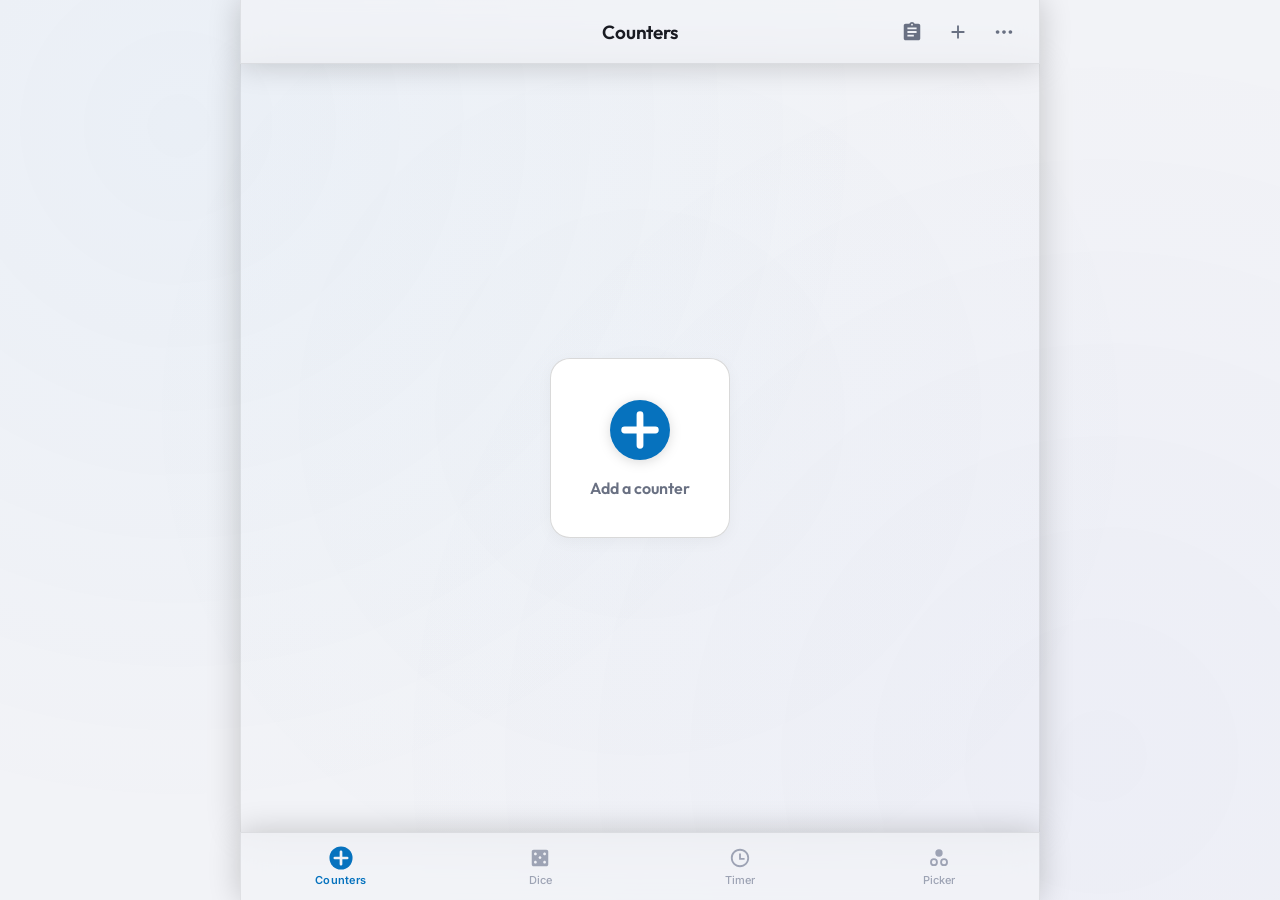
==== commit ea46ba48: "Deploy staging (a0ccba2)" ====
--- a/index.html
+++ b/index.html
@@ -1,6 +1,10 @@
 <!DOCTYPE html>
 <html lang="en">
   <head>
+    <script>window.__APP_VERSION__ = "0.3.5";
+window.__COMMIT_HASH__ = "a0ccba2";
+window.__IS_DIRTY__ = false;</script>
+
     <meta charset="UTF-8" />
     <meta
       name="viewport"
@@ -14,10 +18,10 @@
     <title>Counters</title>
 
     <!-- Custom premium ultra-bold vector favicon -->
-    <link rel="icon" type="image/png" href="/favicon.png" />
+    <link rel="icon" type="image/png" href="./favicon.png" />
 
     <!-- iOS Home Screen Icon -->
-    <link rel="apple-touch-icon" href="/apple-touch-icon.png" />
+    <link rel="apple-touch-icon" href="./apple-touch-icon.png" />
 
     <meta name="theme-color" content="#0d0e11" />
     <!-- sync-start:meta-description -->
@@ -64,7 +68,6 @@
     <!-- sync-end:meta-description -->
 
     <!-- Modern CSS Stylesheet -->
-    <link rel="stylesheet" href="index.css" />
 
     <!-- Pre-load script to prevent Flash of Unstyled Content (FOUC) and handle theme -->
     <script>
@@ -95,6 +98,10 @@
         root.setAttribute("data-layout", savedLayout);
       })();
     </script>
+    <script type="module" crossorigin src="./assets/main-C_StkVUy.js"></script>
+    <link rel="modulepreload" crossorigin href="./assets/palettes-Bg6VGpQG.js">
+    <link rel="modulepreload" crossorigin href="./assets/logger-CEcUDWov.js">
+    <link rel="stylesheet" crossorigin href="./assets/palettes-CXeKeeoR.css">
   </head>
   <body>
     <!-- Subtle ambient background gradient influenced by the current leader -->
@@ -1564,6 +1571,5 @@
     </div>
 
     <!-- Main Application Logic Script -->
-    <script type="module" src="app.js"></script>
   </body>
 </html>
--- a/assets/palettes-CXeKeeoR.css
+++ b/assets/palettes-CXeKeeoR.css
@@ -0,0 +1 @@
+@font-face{font-family:Inter Variable;font-style:normal;font-display:swap;font-weight:100 900;src:url(./inter-cyrillic-ext-wght-normal-BOeWTOD4.woff2)format("woff2-variations");unicode-range:U+460-52F,U+1C80-1C8A,U+20B4,U+2DE0-2DFF,U+A640-A69F,U+FE2E-FE2F}@font-face{font-family:Inter Variable;font-style:normal;font-display:swap;font-weight:100 900;src:url(./inter-cyrillic-wght-normal-DqGufNeO.woff2)format("woff2-variations");unicode-range:U+301,U+400-45F,U+490-491,U+4B0-4B1,U+2116}@font-face{font-family:Inter Variable;font-style:normal;font-display:swap;font-weight:100 900;src:url(./inter-greek-ext-wght-normal-DlzME5K_.woff2)format("woff2-variations");unicode-range:U+1F??}@font-face{font-family:Inter Variable;font-style:normal;font-display:swap;font-weight:100 900;src:url(./inter-greek-wght-normal-CkhJZR-_.woff2)format("woff2-variations");unicode-range:U+370-377,U+37A-37F,U+384-38A,U+38C,U+38E-3A1,U+3A3-3FF}@font-face{font-family:Inter Variable;font-style:normal;font-display:swap;font-weight:100 900;src:url(./inter-vietnamese-wght-normal-CBcvBZtf.woff2)format("woff2-variations");unicode-range:U+102-103,U+110-111,U+128-129,U+168-169,U+1A0-1A1,U+1AF-1B0,U+300-301,U+303-304,U+308-309,U+323,U+329,U+1EA0-1EF9,U+20AB}@font-face{font-family:Inter Variable;font-style:normal;font-display:swap;font-weight:100 900;src:url(./inter-latin-ext-wght-normal-DO1Apj_S.woff2)format("woff2-variations");unicode-range:U+100-2BA,U+2BD-2C5,U+2C7-2CC,U+2CE-2D7,U+2DD-2FF,U+304,U+308,U+329,U+1D00-1DBF,U+1E00-1E9F,U+1EF2-1EFF,U+2020,U+20A0-20AB,U+20AD-20C0,U+2113,U+2C60-2C7F,U+A720-A7FF}@font-face{font-family:Inter Variable;font-style:normal;font-display:swap;font-weight:100 900;src:url(./inter-latin-wght-normal-Dx4kXJAl.woff2)format("woff2-variations");unicode-range:U+??,U+131,U+152-153,U+2BB-2BC,U+2C6,U+2DA,U+2DC,U+304,U+308,U+329,U+2000-206F,U+20AC,U+2122,U+2191,U+2193,U+2212,U+2215,U+FEFF,U+FFFD}@font-face{font-family:Outfit Variable;font-style:normal;font-display:swap;font-weight:100 900;src:url(./outfit-latin-ext-wght-normal-DdQaqQDo.woff2)format("woff2-variations");unicode-range:U+100-2BA,U+2BD-2C5,U+2C7-2CC,U+2CE-2D7,U+2DD-2FF,U+304,U+308,U+329,U+1D00-1DBF,U+1E00-1E9F,U+1EF2-1EFF,U+2020,U+20A0-20AB,U+20AD-20C0,U+2113,U+2C60-2C7F,U+A720-A7FF}@font-face{font-family:Outfit Variable;font-style:normal;font-display:swap;font-weight:100 900;src:url(./outfit-latin-wght-normal-Bc-8i84L.woff2)format("woff2-variations");unicode-range:U+??,U+131,U+152-153,U+2BB-2BC,U+2C6,U+2DA,U+2DC,U+304,U+308,U+329,U+2000-206F,U+20AC,U+2122,U+2191,U+2193,U+2212,U+2215,U+FEFF,U+FFFD}:root{--font-primary:"Outfit Variable", "Inter Variable", -apple-system, BlinkMacSystemFont, "Segoe UI", Roboto, sans-serif;--font-secondary:"Inter Variable", -apple-system, sans-serif;--ease-spring:cubic-bezier(.34, 1.56, .64, 1);--ease-smooth:cubic-bezier(.25, 1, .5, 1);--trans-fast:.15s var(--ease-smooth);--trans-normal:.25s var(--ease-smooth);--trans-spring:.4s var(--ease-spring);--header-height:64px;--nav-height:68px;--max-app-width:500px;--theme-hue:205}:root.light-mode{--lightningcss-light:initial;--lightningcss-dark: ;color-scheme:light;--bg-primary:#f2f3f7;--bg-secondary:#fff;--bg-tertiary:#e9ebee;--text-primary:#191b22;--text-secondary:#697082;--text-tertiary:#9da3b4;--text-danger:#c62828;--text-button-secondary:#4a5060;--border-light:#00000014;--border-strong:#00000026;--card-shadow:0 4px 16px #0000000a;--modal-backdrop:#00000059;--overlay-bg:#fffffff5;--accent-color:var(--accent-fill-light,#0672be);--accent-ink:var(--accent-ink-light,#0564a8);--accent-graphic:var(--accent-graphic-light,#0786e1);--accent-large-text:var(--accent-large-text-light,#0672be);--accent-nav-icon:var(--accent-nav-icon-light,#0672be);--accent-nav-text:var(--accent-nav-text-light,#0672be);--accent-badge-rim:var(--accent-badge-rim-light,none);--accent-badge-radius:var(--accent-badge-radius-light,11.25px);--accent-badge-mark:var(--accent-badge-mark-light,#fff);--accent-badge-pip:var(--accent-badge-mark-light,#fff);--accent-fill-border:var(--accent-fill-border-light,transparent);--accent-on-fill:var(--accent-on-fill-light,#fff);--accent-light:hsla(var(--theme-hue), 94%, 60%, .1);--glass-bg:#f2f3f7bf}:root,:root.dark-mode{--lightningcss-light: ;--lightningcss-dark:initial;color-scheme:dark;--bg-primary:#0d0e11;--bg-secondary:#16171d;--bg-tertiary:#21232c;--text-primary:#f5f6fa;--text-secondary:#9aa1b1;--text-tertiary:#5d6475;--text-danger:#ff8e8e;--text-button-secondary:#dce0e8;--border-light:#ffffff0f;--border-strong:#ffffff1f;--card-shadow:0 8px 24px #00000040;--modal-backdrop:#0000008c;--overlay-bg:#16171df5;--accent-color:hsl(var(--theme-hue), 92%, 65%);--accent-ink:var(--accent-ink-dark,#54b3f8);--accent-graphic:var(--accent-graphic-dark,#54b3f8);--accent-large-text:var(--accent-large-text-dark,#54b3f8);--accent-nav-icon:var(--accent-nav-icon-dark,#54b3f8);--accent-nav-text:var(--accent-nav-text-dark,#54b3f8);--accent-badge-rim:var(--accent-badge-rim-dark,none);--accent-badge-radius:var(--accent-badge-radius-dark,11.25px);--accent-badge-mark:var(--bg-secondary);--accent-badge-pip:var(--bg-primary);--accent-fill-border:transparent;--accent-on-fill:var(--accent-on-fill-dark,#000);--accent-light:hsla(var(--theme-hue), 92%, 65%, .15);--glass-bg:#0d0e11bf}*{box-sizing:border-box;-webkit-touch-callout:none;-webkit-user-select:none;user-select:none;margin:0;padding:0;-webkit-tap-highlight-color:transparent!important}input,textarea,[contenteditable=true]{-webkit-user-select:text;user-select:text}button,a,img,svg,.nav-item,.counter-card{-webkit-user-drag:none;user-drag:none}button:focus,a:focus,select:focus,div[tabindex]:focus,[tabindex]:focus{outline:none}button:focus-visible,a:focus-visible,select:focus-visible,.nav-item:focus-visible,.counter-card:focus-visible{outline:2px solid var(--accent-graphic);outline-offset:2px}html,body{overscroll-behavior:none;overscroll-behavior-y:none}html{touch-action:manipulation}body{font-family:var(--font-primary);background-color:var(--bg-primary);color:var(--text-primary);justify-content:center;align-items:center;min-height:100dvh;display:flex;overflow:hidden}@property --ambient-glow-1{syntax:"<color>";inherits:false;initial-value:#3aa8f811}@property --ambient-glow-2{syntax:"<color>";inherits:false;initial-value:#6366f10a}@property --ambient-glow-3{syntax:"<color>";inherits:false;initial-value:#3aa8f805}.ambient-backdrop{background-image:radial-gradient(circle at 14% 14%, var(--ambient-glow-1) 0%, transparent 52%), radial-gradient(circle at 86% 84%, var(--ambient-glow-2) 0%, transparent 55%), radial-gradient(circle at 50% 46%, var(--ambient-glow-3) 0%, transparent 68%);z-index:0;pointer-events:none;position:fixed;inset:0}.ambient-backdrop.ambient-ready{transition:--ambient-glow-1 2.6s ease-in-out,--ambient-glow-2 2.6s ease-in-out,--ambient-glow-3 2.6s ease-in-out}.app-header,.app-main,.app-nav,dialog{width:100%;max-width:var(--max-app-width)}body>.app-header,body>.app-main,body>.app-nav{position:fixed;left:50%;transform:translate(-50%)}:root.viewport-locked .ambient-backdrop{height:var(--locked-app-height);bottom:auto}:root.viewport-locked .app-main{height:var(--locked-main-height);bottom:auto}:root.viewport-locked .app-nav{bottom:auto;top:var(--locked-nav-top);height:var(--locked-nav-height)}@supports (scrollbar-color:auto){*{scrollbar-color:var(--text-tertiary) transparent;scrollbar-width:thin}}@supports not (scrollbar-color:auto){::-webkit-scrollbar{width:6px;height:6px}::-webkit-scrollbar-thumb{background:var(--text-tertiary);border-radius:3px}::-webkit-scrollbar-track{background:0 0}}.app-header{height:calc(var(--header-height) + env(safe-area-inset-top,0px));background-color:var(--glass-bg);-webkit-backdrop-filter:blur(16px);backdrop-filter:blur(16px);border-bottom:1px solid var(--border-light);padding:env(safe-area-inset-top,0px) calc(16px + env(safe-area-inset-right,0px)) 0 calc(16px + env(safe-area-inset-left,0px));z-index:100;grid-template-columns:1fr auto 1fr;align-items:center;display:grid;top:0}.header-left{font-family:var(--font-secondary);color:var(--text-primary);cursor:pointer;background-color:var(--leader-bg,var(--bg-tertiary));text-overflow:ellipsis;white-space:nowrap;border:1px solid var(--leader-border,var(--border-light));max-width:130px;transition:all var(--trans-fast);border-radius:20px;grid-area:1/1;justify-self:start;align-items:center;gap:6px;padding:6px 12px;font-size:14px;font-weight:600;display:flex;overflow:hidden}.picker-mode-pill{background-color:var(--bg-tertiary);border-color:var(--border-light);opacity:0;pointer-events:none;transition:opacity .22s cubic-bezier(.4, 0, .2, 1), transform .22s cubic-bezier(.4, 0, .2, 1), background-color var(--trans-fast);transform:scale(.94)}.app-header[data-active-tab=picker] .picker-mode-pill{opacity:1;pointer-events:auto;transform:scale(1)}.app-header[data-active-tab=picker] .picker-mode-pill.is-locked{opacity:.4;pointer-events:none}.app-header[data-active-tab=picker] #header-leader-container{opacity:0!important;pointer-events:none!important}.picker-mode-icon{color:var(--accent-ink);flex-shrink:0;justify-content:center;align-items:center;display:flex}.picker-mode-text{text-overflow:ellipsis;white-space:nowrap;min-width:0;overflow:hidden}@media (hover:hover){.header-left:hover{background-color:var(--leader-border,var(--border-light))}}.leader-icon{color:var(--leader-color,var(--accent-ink));justify-content:center;align-items:center;display:flex}.dark-mode .header-left{border-color:var(--leader-ink-dark-border,var(--border-light))}.dark-mode .leader-icon{color:var(--leader-ink-dark,var(--leader-color,var(--accent-ink)))}.light-mode .header-left{border-color:var(--leader-ink-border,var(--border-light))}.light-mode .leader-icon{color:var(--leader-ink-light,var(--leader-color,var(--accent-ink)))}.leader-text{text-overflow:ellipsis;white-space:nowrap;min-width:0;overflow:hidden}.header-center{text-align:center;grid-area:1/2;justify-content:center;align-items:center;display:flex;position:relative}.app-title,.app-title-ghost{letter-spacing:-.2px;color:var(--text-primary);font-size:19px;font-weight:600}.app-title-ghost{pointer-events:none;white-space:nowrap;justify-content:center;align-items:center;display:flex;position:absolute;inset:0}.header-right{grid-area:1/3;justify-content:flex-end;gap:8px;display:flex}.header-btn{color:var(--text-secondary);cursor:pointer;width:38px;height:38px;transition:all var(--trans-fast);background:0 0;border:none;border-radius:50%;justify-content:center;align-items:center;display:flex}@media (hover:hover){.header-btn:hover{background-color:var(--bg-tertiary);color:var(--text-primary)}}.counters-only-control{opacity:var(--counters-visibility,1);transform:scale(calc(.94 + .06 * var(--counters-visibility,1)));transition:background-color var(--trans-fast), color var(--trans-fast), border-color var(--trans-fast)}.header-btn:active{transform:scale(.92)}.header-left.leader-empty{opacity:0;pointer-events:none}.app-header:not([data-active-tab=counters]) .counters-only-control{pointer-events:none}@media (prefers-reduced-motion:reduce){.counters-only-control{transition:none}}.app-main{top:calc(var(--header-height) + env(safe-area-inset-top,0px));bottom:calc(var(--nav-height) + env(safe-area-inset-bottom,0px));z-index:10;overflow:hidden}.tabs-slider{scroll-snap-type:x mandatory;-webkit-overflow-scrolling:touch;overscroll-behavior-x:contain;scrollbar-width:none;-ms-overflow-style:none;width:100%;height:100%;display:flex;overflow-x:auto}.tabs-slider::-webkit-scrollbar{width:0;height:0;display:none}.tab-content{scroll-snap-align:start;-webkit-overflow-scrolling:touch;overscroll-behavior-y:contain;width:100%;height:100%;padding:16px calc(16px + env(safe-area-inset-right,0px)) 16px calc(16px + env(safe-area-inset-left,0px));flex:0 0 100%;overflow-y:auto}.counters-container{flex-direction:column;gap:12px;height:100%;display:flex}html[data-layout=grid] .counters-container{grid-template-columns:repeat(2,1fr);grid-auto-rows:1fr;gap:12px;height:100%;display:grid}.counter-card{background-color:var(--card-theme,var(--bg-secondary));color:var(--card-text,var(--text-primary));view-transition-class:counter-card;height:auto;min-height:80px;box-shadow:var(--card-shadow);transition:transform var(--trans-spring), box-shadow var(--trans-normal);border:1px solid #ffffff14;border-radius:16px;flex-direction:column;flex:1;justify-content:space-between;display:flex;position:relative;overflow:hidden}html[data-layout=grid] .counter-card{height:auto}@media (hover:hover){.counter-card:hover{transform:translateY(-2px);box-shadow:0 12px 28px #0000004d}}:root:not(.viewport-locked) .counter-card:not(.dragging):has(.card-direct-zone:active,.card-value-body:active){transform:scale(.985)}.card-header{cursor:pointer;height:44px;transition:background-color var(--trans-fast);z-index:5;touch-action:none;background-color:#0000001f;justify-content:center;align-items:center;padding:0 12px;display:flex;position:relative}.card-header:active{background-color:#00000038}.card-header:focus-visible{box-shadow:inset 0 0 0 2px var(--card-text,var(--focus-ring));outline:none}[data-drag-enabled=true] .card-header{cursor:grab}[data-drag-enabled=true] .card-header:active{cursor:grabbing}.counter-card.dragging{display:none!important}.drag-ghost{pointer-events:none;z-index:9999;opacity:.92;will-change:transform;border-radius:16px;position:fixed;top:0;left:0;transform:rotate(1.5deg)scale(1.03);box-shadow:0 16px 40px #00000073;transition:none!important}.drag-placeholder{border:2px dashed var(--accent-graphic);opacity:.5;pointer-events:none;background-color:#ffffff0d;border-radius:16px;flex-shrink:0}.hue-slider{-webkit-appearance:none;background:linear-gradient(90deg,red,#ff0,#0f0,#0ff,#00f,#f0f,red);border-radius:6px;outline:none;width:100%;height:12px;margin-top:10px;margin-bottom:5px}.hue-slider::-webkit-slider-thumb{appearance:none;background:var(--accent-color);cursor:pointer;width:24px;height:24px;transition:transform var(--trans-fast);border:2px solid #fff;border-radius:50%;box-shadow:0 2px 5px #0006}@media (hover:hover){.hue-slider::-webkit-slider-thumb:hover{transform:scale(1.15)}}.hue-slider:focus-visible::-webkit-slider-thumb{outline:2px solid var(--text-primary);outline-offset:3px}.counter-label{color:var(--card-label-text,inherit);font-family:var(--font-secondary);letter-spacing:.1px;text-overflow:ellipsis;white-space:nowrap;text-align:center;max-width:100%;font-size:18px;font-weight:600;overflow:hidden}.card-body-wrapper{flex:1;justify-content:space-between;align-items:stretch;width:100%;display:flex;position:relative}.card-value-body{cursor:pointer;box-sizing:border-box;flex:auto;justify-content:center;align-items:center;min-width:56px;max-width:calc(100% - 96px);padding:0 8px;display:flex}.value-display{font-family:var(--font-primary);letter-spacing:-1.5px;text-shadow:0 2px 8px #00000026;transition:transform var(--trans-spring);white-space:nowrap;text-overflow:ellipsis;min-width:0;max-width:100%;font-size:46px;font-weight:400;overflow:hidden}html[data-layout=grid] .value-display{font-size:32px}html[data-layout=grid] .card-value-body{min-width:36px;max-width:calc(100% - 64px);padding:0 4px}html[data-layout=grid] .card-direct-zone{flex:1 1 0;min-width:32px}html[data-layout=grid] .card-direct-zone-minus{padding-left:10px}html[data-layout=grid] .card-direct-zone-plus{padding-right:10px}.card-value-body:active .value-display{transform:scale(.96)}.card-direct-zone{opacity:.7;cursor:pointer;min-width:48px;transition:all var(--trans-normal);background-color:#fff0;flex:1 1 0;align-items:center;font-size:24px;font-weight:300;display:flex}.card-direct-zone-minus{justify-content:flex-start;padding-left:15px}.card-direct-zone-plus{justify-content:flex-end;padding-right:15px}@media (hover:hover){.counter-card:hover .card-direct-zone{opacity:.85}.card-direct-zone:hover{background-color:#ffffff14;opacity:1!important}}.card-direct-zone:active{opacity:1;background-color:#ffffff2e}.card-value-body:focus-visible,.card-direct-zone:focus-visible{box-shadow:inset 0 0 0 2px var(--focus-ring);border-radius:12px;outline:none}.zone-active-flash{animation:.3s ease-out cardEdgeActive}@keyframes cardEdgeActive{0%{background-color:#fff0}30%{background-color:#ffffff38}to{background-color:#fff0}}.empty-state{text-align:center;color:var(--text-secondary);box-sizing:border-box;flex-direction:column;justify-content:center;align-items:center;height:100%;padding:60px 24px;display:flex}.empty-state.hidden{display:none}.empty-state-card{background-color:var(--bg-secondary);border:1.5px solid var(--border-strong);cursor:pointer;width:180px;height:180px;box-shadow:var(--card-shadow);transition:transform var(--trans-fast) var(--ease-spring), border-color var(--trans-fast), box-shadow var(--trans-fast);border-radius:20px;outline:none;flex-direction:column;justify-content:center;align-items:center;gap:16px;display:flex}@media (hover:hover){.empty-state-card:hover{border-color:var(--accent-graphic);transform:translateY(-2px);box-shadow:0 12px 28px #0000004d}}.empty-state-card:active{transform:scale(.96)}.empty-state-card:focus-visible{outline:2px solid var(--accent-graphic);outline-offset:4px}.empty-state-card .placeholder-icon{color:var(--accent-graphic);transition:transform var(--trans-fast) var(--ease-spring);margin-bottom:0}@media (hover:hover){.empty-state-card:hover .placeholder-icon{transform:scale(1.08)}}.empty-state-text-btn{color:var(--text-secondary);font-size:16px;font-family:var(--font-primary);transition:color var(--trans-fast);font-weight:600}@media (hover:hover){.empty-state-card:hover .empty-state-text-btn{color:var(--text-primary)}}.primary-btn{background-color:var(--accent-color);color:var(--accent-on-fill,#000);font-family:var(--font-primary);cursor:pointer;transition:all var(--trans-fast);border:1px solid #0000;border-radius:12px;padding:12px 24px;font-size:15px;font-weight:600}.light-mode .primary-btn:not(.bottom-sheet-dialog .primary-btn){border-color:var(--accent-fill-border,transparent)}@media (hover:hover){.primary-btn:hover{opacity:.92;box-shadow:0 4px 12px var(--accent-light)}}.primary-btn:active{transform:scale(.96)}.primary-btn.full-width{width:100%}.secondary-btn{background-color:var(--bg-tertiary);color:var(--text-button-secondary);border:1px solid var(--border-light);font-family:var(--font-primary);cursor:pointer;transition:all var(--trans-fast);border-radius:12px;padding:12px 24px;font-size:15px;font-weight:600}@media (hover:hover){.secondary-btn:hover{border-color:var(--accent-graphic);color:var(--text-primary)}}.secondary-btn:active{background-color:var(--bg-secondary);transform:scale(.97)}.placeholder-container{text-align:center;color:var(--text-secondary);flex-direction:column;justify-content:center;align-items:center;height:100%;padding:80px 24px;display:flex}.placeholder-icon{color:var(--accent-nav-icon);margin-bottom:24px}.placeholder-icon svg{width:64px;height:64px;display:block}.accent-badge-svg{filter:drop-shadow(0 2px 6px #00000024)}.accent-badge-fill{fill:var(--accent-color);stroke:var(--accent-badge-rim,none);stroke-width:.75px}.accent-badge-circle{r:var(--accent-badge-radius,11.25px)}.accent-badge-pip{fill:var(--accent-badge-pip,#fff)}.accent-badge-mark{stroke:var(--accent-badge-mark,#fff)}.placeholder-icon.pop{animation:.25s cubic-bezier(.175,.885,.32,1.275) popIcon}@keyframes popIcon{0%{transform:scale(.95)}50%{transform:scale(1.08)}to{transform:scale(1)}}#tab-dice{flex-direction:column;padding-top:10px;padding-bottom:10px;display:flex;overflow:hidden}.dice-workspace{box-sizing:border-box;grid-template:"tray""arena"minmax(0,1fr)"mode""actions"/minmax(0,1fr);gap:10px;width:100%;max-width:720px;height:100%;min-height:0;margin:0 auto;display:grid}.dice-tray{grid-area:tray;grid-template-columns:repeat(4,minmax(0,1fr));gap:8px;width:100%;display:grid}.dice-tray-btn{background-color:var(--bg-secondary);border:1.5px solid var(--border-strong);color:var(--text-primary);cursor:pointer;transition:transform var(--trans-fast) var(--ease-spring), border-color var(--trans-fast), box-shadow var(--trans-fast);-webkit-tap-highlight-color:transparent;border-radius:14px;flex-direction:column;justify-content:center;align-items:center;gap:2px;min-width:0;padding:7px 4px 6px;display:flex;box-shadow:0 2px 6px #00000024}.dice-tray-btn .die-svg-wrap{justify-content:center;align-items:center;width:clamp(34px,5.6vmin,54px);height:clamp(34px,5.6vmin,54px);display:flex}.dice-tray-label{font-family:var(--font-primary);color:var(--text-secondary);letter-spacing:.2px;font-size:11px;font-weight:700;line-height:1.1}@media (hover:hover){.dice-tray-btn:hover:not(:disabled){border-color:var(--accent-graphic);transform:translateY(-2px);box-shadow:0 4px 12px #00000038}}.dice-tray-btn:active:not(:disabled){transform:scale(.93)}.dice-tray-btn:disabled{opacity:.45;cursor:not-allowed}.dice-zone{background-color:var(--bg-secondary);border:1.5px solid var(--border-strong);box-shadow:var(--card-shadow);box-sizing:border-box;border-radius:18px;flex-direction:column;min-height:0;padding:12px 14px;transition:border-color .25s,box-shadow .25s;display:flex;overflow:hidden}.dice-result-card{grid-area:arena}.dice-result-card.rolled{border-color:var(--accent-graphic);box-shadow:0 8px 24px #00000042}.dice-arena-header{flex-shrink:0;justify-content:space-between;align-items:baseline;gap:8px;margin-bottom:8px;display:flex}.dice-total-wrap{align-items:baseline;gap:8px;display:inline-flex}.dice-total-label{font-family:var(--font-primary);letter-spacing:.2px;color:var(--text-secondary);font-size:12px;font-weight:700}.dice-result-total{font-family:var(--font-secondary);color:var(--text-primary);font-size:clamp(32px,6vmin,48px);font-weight:800;line-height:1}.dice-result-total.animate-pop{animation:.25s cubic-bezier(.175,.885,.32,1.275) popTotal}.dice-zone-count{font-family:var(--font-primary);color:var(--text-secondary);font-size:12px;font-weight:600}.dice-arena{flex-direction:column;flex:auto;gap:8px;width:100%;min-height:0;display:flex;position:relative}.dice-empty-hint{font-family:var(--font-primary);color:var(--text-secondary);text-align:center;-webkit-user-select:none;user-select:none;pointer-events:none;margin:auto;font-size:15px;font-weight:500}.dice-roll-set{box-sizing:border-box;border-radius:14px;flex-direction:column;flex:1 1 0;width:100%;min-height:0;padding:6px 8px;transition:opacity .2s,filter .2s,background-color .2s,border-color .2s;display:flex}.dice-arena.is-dual .dice-roll-set{border:1.5px solid var(--border-subtle);background-color:var(--bg-tertiary)}.dice-arena.is-dual .dice-roll-set.is-selected{border-color:var(--accent-graphic);background-color:var(--bg-secondary)}.dice-arena.is-dual .dice-roll-set.is-discarded{opacity:.42;filter:grayscale(.88)}.dice-roll-set-header{flex-shrink:0;justify-content:space-between;align-items:center;gap:8px;margin-bottom:2px;display:flex}.dice-roll-set-label{font-family:var(--font-primary);color:var(--text-secondary);font-size:11px;font-weight:700}.dice-roll-set-sum{font-family:var(--font-secondary);color:var(--text-primary);font-size:13px;font-weight:800}.dice-roll-set.is-discarded .dice-roll-set-sum{color:var(--text-secondary);text-decoration:line-through}.dice-area{flex-wrap:wrap;flex:auto;place-content:center;align-items:center;gap:clamp(6px,2cqw,14px);width:100%;min-height:52px;display:flex;position:relative;overflow:hidden;container-type:size}.die-chip{cursor:pointer;transition:width .18s ease, height .18s ease, transform var(--trans-fast) var(--ease-spring);-webkit-tap-highlight-color:transparent;background:0 0;border:none;flex-shrink:0;justify-content:center;align-items:center;padding:0;display:inline-flex;position:relative}.dice-area[data-count-tier=lg] .die-chip{width:clamp(50px,min(78cqh,28cqw),132px);height:clamp(50px,min(78cqh,28cqw),132px)}.dice-area[data-count-tier=md] .die-chip{width:clamp(40px,min(48cqh,18cqw),96px);height:clamp(40px,min(48cqh,18cqw),96px)}.dice-area[data-count-tier=sm] .die-chip{width:clamp(32px,min(36cqh,13cqw),74px);height:clamp(32px,min(36cqh,13cqw),74px)}.dice-area[data-count-tier=xs] .die-chip{width:clamp(26px,min(28cqh,10cqw),56px);height:clamp(26px,min(28cqh,10cqw),56px)}@media (hover:hover){.die-chip:hover{transform:translateY(-2px)scale(1.05)}}.die-chip:active{transform:scale(.9)}.die-chip.is-tumbling{animation:.34s cubic-bezier(.22,1,.36,1) dieTumble}@keyframes dieTumble{0%{opacity:.65;transform:translateY(-18px)rotate(-135deg)scale(.74)}65%{opacity:1;transform:translateY(3px)rotate(12deg)scale(1.07)}to{opacity:1;transform:translateY(0)rotate(0)scale(1)}}.die-svg{filter:drop-shadow(0 3px 5px #00000047);width:100%;height:100%;display:block;overflow:visible}.light-mode .die-svg{filter:drop-shadow(0 2px 4px #0000002e)}.die-facet-base{fill:var(--die-base)}.die-facet-light{fill:var(--die-light)}.die-facet-dark{fill:var(--die-dark)}.die-outline{fill:none;stroke:var(--die-edge);stroke-width:2px;stroke-linejoin:round}.die-facet-seam{fill:none;stroke:var(--die-edge);stroke-width:1.25px;stroke-linejoin:round;opacity:.55}.die-face-text{fill:var(--die-ink);font-family:var(--font-secondary);text-anchor:middle;dominant-baseline:central;pointer-events:none;-webkit-user-select:none;user-select:none;font-weight:800}[data-sides="2"]{--die-base:var(--die-c-2,#38bdf8);--die-light:var(--die-c-2-light,#7dd3fc);--die-dark:var(--die-c-2-dark,#0284c7);--die-ink:var(--die-c-2-ink,#000);--die-edge:var(--die-c-2-edge,#00000047)}[data-sides="4"]{--die-base:var(--die-c-4,#f87171);--die-light:var(--die-c-4-light,#fca5a5);--die-dark:var(--die-c-4-dark,#dc2626);--die-ink:var(--die-c-4-ink,#000);--die-edge:var(--die-c-4-edge,#00000047)}[data-sides="6"]{--die-base:var(--die-c-6,#4ade80);--die-light:var(--die-c-6-light,#86efac);--die-dark:var(--die-c-6-dark,#16a34a);--die-ink:var(--die-c-6-ink,#000);--die-edge:var(--die-c-6-edge,#00000047)}[data-sides="8"]{--die-base:var(--die-c-8,#fb923c);--die-light:var(--die-c-8-light,#fdba74);--die-dark:var(--die-c-8-dark,#ea580c);--die-ink:var(--die-c-8-ink,#000);--die-edge:var(--die-c-8-edge,#00000047)}[data-sides="10"]{--die-base:var(--die-c-10,#c084fc);--die-light:var(--die-c-10-light,#d8b4fe);--die-dark:var(--die-c-10-dark,#9333ea);--die-ink:var(--die-c-10-ink,#000);--die-edge:var(--die-c-10-edge,#00000047)}[data-sides="12"]{--die-base:var(--die-c-12,#f472b6);--die-light:var(--die-c-12-light,#f9a8d4);--die-dark:var(--die-c-12-dark,#db2777);--die-ink:var(--die-c-12-ink,#000);--die-edge:var(--die-c-12-edge,#00000047)}[data-sides="20"]{--die-base:var(--die-c-20,#facc15);--die-light:var(--die-c-20-light,#fde047);--die-dark:var(--die-c-20-dark,#ca8a04);--die-ink:var(--die-c-20-ink,#000);--die-edge:var(--die-c-20-edge,#00000047)}[data-sides="100"]{--die-base:var(--die-c-100,#2dd4bf);--die-light:var(--die-c-100-light,#5eead4);--die-dark:var(--die-c-100-dark,#0d9488);--die-ink:var(--die-c-100-ink,#000);--die-edge:var(--die-c-100-edge,#00000047)}.dice-mode-group{background-color:var(--bg-secondary);border:1.5px solid var(--border-strong);box-shadow:var(--card-shadow);border-radius:14px;grid-area:mode;grid-template-columns:repeat(3,minmax(0,1fr));gap:4px;padding:4px;display:grid}.dice-mode-btn{color:var(--text-secondary);font-family:var(--font-primary);cursor:pointer;white-space:nowrap;text-overflow:ellipsis;transition:background-color var(--trans-fast), color var(--trans-fast), border-color var(--trans-fast);-webkit-tap-highlight-color:transparent;background:0 0;border:1px solid #0000;border-radius:10px;padding:8px 6px;font-size:12px;font-weight:600;overflow:hidden}.dice-mode-btn.active{background-color:var(--accent-color);color:var(--accent-on-fill,#000);border-color:var(--accent-fill-border,transparent)}@media (hover:hover){.dice-mode-btn:hover:not(.active){color:var(--text-primary);background-color:var(--bg-tertiary)}}.dice-actions-bar{grid-area:actions;grid-template-columns:minmax(0,1fr) minmax(92px,auto);align-items:stretch;gap:8px;display:grid}.dice-roll-action-btn{border-radius:14px;width:100%;padding:12px 20px;font-size:15px;box-shadow:0 4px 14px #0003}.dice-roll-action-btn:disabled{opacity:.45;cursor:not-allowed;box-shadow:none}.dice-secondary-btn{border:1.5px solid var(--border-strong);background-color:var(--bg-secondary);color:var(--text-primary);font-family:var(--font-primary);cursor:pointer;transition:transform var(--trans-fast) var(--ease-spring), border-color var(--trans-fast), background-color var(--trans-fast), opacity var(--trans-fast);-webkit-tap-highlight-color:transparent;border-radius:14px;padding:11px 16px;font-size:13px;font-weight:600}@media (hover:hover){.dice-secondary-btn:hover:not(:disabled){border-color:var(--accent-graphic);background-color:var(--bg-tertiary)}}.dice-secondary-btn:active:not(:disabled){transform:scale(.95)}.dice-secondary-btn:disabled{opacity:.38;cursor:not-allowed}@keyframes popTotal{0%{transform:scale(.82)}50%{transform:scale(1.14)}to{transform:scale(1)}}@media (prefers-reduced-motion:reduce){.die-chip,.die-chip.is-tumbling,.dice-result-total.animate-pop{animation:none!important}}.placeholder-timer-visual{background-color:var(--bg-secondary);border:1.5px solid var(--border-strong);box-shadow:var(--card-shadow);border-radius:20px;margin-bottom:20px;padding:16px 36px}.timer-tick{font-family:var(--font-primary);font-variant-numeric:tabular-nums;color:var(--accent-large-text);font-size:36px;font-weight:700}.timer-increment-row{justify-content:center;gap:16px;width:100%;margin-bottom:24px;display:flex}.timer-inc-btn{background-color:var(--bg-tertiary);border:1.5px solid var(--border-light);color:var(--text-primary);font-family:var(--font-primary);cursor:pointer;transition:all var(--trans-fast);border-radius:9999px;padding:10px 16px;font-size:14px;font-weight:600;box-shadow:0 2px 6px #00000026}@media (hover:hover){.timer-inc-btn:hover{opacity:.9;transform:translateY(-1px)}}.timer-inc-btn:active{transform:scale(.95)}.timer-controls{gap:12px;display:flex}.secondary-btn:disabled{opacity:.35;cursor:not-allowed;pointer-events:none}.shake-animation.active{animation:.4s ease-in-out shake}@keyframes shake{0%,to{transform:rotate(0)}20%{transform:rotate(-12deg)scale(1.1)}40%{transform:rotate(12deg)scale(1.1)}60%{transform:rotate(-8deg)scale(1.1)}80%{transform:rotate(8deg)scale(1.1)}}.settings-wrapper{flex-direction:column;gap:12px;display:flex}.settings-section{background-color:var(--bg-secondary);border:1px solid var(--border-light);box-shadow:var(--card-shadow);border-radius:16px;padding:16px}.settings-row{border-bottom:1px solid var(--border-light);justify-content:space-between;align-items:center;gap:16px;padding:12px 0;display:flex}.settings-row-stacked{flex-direction:column;align-items:flex-start;gap:8px}.settings-row>select,.settings-row>.switch-toggle,.settings-row>.segmented-control,.settings-row>.settings-input{flex:none}.settings-row:last-child{border-bottom:none;padding-bottom:0}.settings-row:first-child{padding-top:0}.settings-info{flex-direction:column;flex:auto;gap:2px;min-width:0;display:flex}.setting-title{color:var(--text-primary);font-size:15px;font-weight:500}.setting-desc{color:var(--text-secondary);font-size:12px;line-height:1.4}.segmented-control{background-color:var(--bg-tertiary);border:1px solid var(--border-light);border-radius:10px;align-items:center;gap:2px;padding:3px;display:inline-flex}.segment-btn{appearance:none;color:var(--text-secondary);font-family:var(--font-primary);cursor:pointer;transition:background-color var(--trans-fast), color var(--trans-fast), transform var(--trans-fast), box-shadow var(--trans-fast);background:0 0;border:none;border-radius:7px;padding:6px 10px;font-size:13px;font-weight:600}.segment-btn:active{transform:scale(.95)}.segment-btn.active{background-color:var(--bg-secondary);color:var(--accent-ink);box-shadow:0 1px 4px #00000029}.palette-picker-grid{grid-template-columns:repeat(2,minmax(0,1fr));gap:8px;width:100%;display:grid}.palette-option-card{appearance:none;background-color:var(--bg-tertiary);border:1.5px solid var(--border-light);cursor:pointer;text-align:left;transition:background-color var(--trans-fast), border-color var(--trans-fast), transform var(--trans-fast);border-radius:12px;flex-direction:column;align-items:flex-start;gap:6px;padding:9px 10px;display:flex}@media (hover:hover){.palette-option-card:hover{border-color:var(--accent-graphic)}}.palette-option-card:active{transform:scale(.97)}.palette-option-card.active{background-color:var(--accent-light);border-color:var(--accent-ink)}.palette-option-name{font-family:var(--font-primary);color:var(--text-primary);font-size:13.5px;font-weight:600;line-height:1.2}.palette-option-card.active .palette-option-name{color:var(--accent-ink)}.palette-preview{flex-wrap:wrap;gap:3.5px;display:flex}.palette-preview span{border-radius:50%;flex:none;width:9.5px;height:9.5px;box-shadow:inset 0 0 0 1px #80808040}.switch-toggle{width:48px;height:26px;display:inline-block;position:relative}.switch-toggle input{opacity:0;width:0;height:0}.slider-round{cursor:pointer;background-color:var(--bg-tertiary);border:1px solid var(--border-strong);border-radius:34px;transition:all .3s;position:absolute;inset:0}.slider-round:before{content:"";background-color:var(--text-primary);width:18px;height:18px;transition:.3s var(--ease-spring);border-radius:50%;position:absolute;bottom:3px;left:3px}input:checked+.slider-round{background-color:var(--accent-color);border-color:var(--accent-graphic)}input:checked+.slider-round:before{background-color:var(--accent-on-fill,#000);transform:translate(22px)}.switch-toggle input:focus-visible{box-shadow:none}.switch-toggle input:focus-visible+.slider-round{box-shadow:0 0 0 2px var(--bg-secondary), 0 0 0 4px var(--focus-ring,#000)}.settings-select{background-color:var(--bg-tertiary);color:var(--text-primary);border:1px solid var(--border-strong);font-family:var(--font-primary);cursor:pointer;border-radius:8px;outline:none;padding:8px 12px;font-size:16px;font-weight:500}.settings-row-quick-add{flex-wrap:wrap;row-gap:6px}.settings-row-quick-add>.settings-info{flex:1 1 0}.settings-input{background-color:var(--bg-tertiary);color:var(--text-primary);border:1px solid var(--border-strong);font-family:var(--font-primary);border-radius:10px;outline:none;width:clamp(138px,57%,220px);padding:7px 10px;font-size:16px}.settings-input:focus{border-color:var(--accent-graphic)}.settings-input.input-error{border-color:var(--text-danger)}.settings-feedback{color:var(--text-secondary);text-align:right;flex:1 0 100%;font-size:12px}.settings-feedback[hidden]{display:none}.settings-feedback-error{color:var(--text-danger)}.danger-btn-outline{box-shadow:inset 0 0 0 1.5px var(--text-danger);color:var(--text-danger);background-color:#0000}@media (hover:hover){.danger-btn-outline:hover{background-color:#f85c5c14}}.danger-btn-outline:active{background-color:#f85c5c26;transform:scale(.97)}#btn-timer-placeholder-start.danger-btn-outline{background-color:color-mix(in srgb, var(--text-danger) 8%, transparent);box-shadow:inset 0 0 0 1.5px var(--text-danger), 0 0 12px 1px color-mix(in srgb, var(--text-danger) 30%, transparent)}@keyframes display-glow{0%,to{box-shadow:var(--card-shadow), 0 0 8px 0 color-mix(in srgb, var(--accent-graphic) 18%, transparent)}50%{box-shadow:var(--card-shadow), 0 0 28px 4px color-mix(in srgb, var(--accent-graphic) 45%, transparent)}}.placeholder-timer-visual.has-time{border-color:var(--accent-graphic)}#tab-timer:has(#btn-timer-placeholder-start.danger-btn-outline) .placeholder-timer-visual{border-color:var(--accent-graphic)}#tab-timer:has(#btn-timer-placeholder-start.danger-btn-outline) .placeholder-timer-visual{animation:4s ease-in-out infinite display-glow}@media (prefers-reduced-motion:reduce){#tab-timer:has(#btn-timer-placeholder-start.danger-btn-outline) .placeholder-timer-visual{box-shadow:var(--card-shadow), 0 0 18px 2px color-mix(in srgb, var(--accent-graphic) 32%, transparent);animation:none}}.about-version{color:var(--text-secondary);flex-direction:row;justify-content:center;align-items:center;gap:8px;font-size:12px;display:flex}.app-store-container{align-items:center;gap:8px;display:flex}.app-store-separator{color:var(--text-secondary)}.app-store-link{color:var(--accent-ink);transition:opacity var(--trans-fast);font-weight:500;text-decoration:none}.app-store-link:hover{opacity:.8;text-decoration:underline}@media (display-mode:standalone){.app-store-container{display:none!important}}.tab-picker{padding:0;display:flex;overflow:hidden}.picker-stage{touch-action:none;-webkit-user-select:none;user-select:none;-webkit-touch-callout:none;flex:1;justify-content:center;align-items:center;width:100%;height:100%;display:flex;position:relative;overflow:hidden}.picker-winner-bg{pointer-events:none;background-color:var(--winner-bg,transparent);clip-path:circle(0px at var(--winner-x,50%) var(--winner-y,50%));opacity:0;transition:clip-path .26s cubic-bezier(.4,0,.2,1),opacity .24s ease-out;position:absolute;inset:0}.picker-winner-bg.active{clip-path:circle(150vmax at var(--winner-x,50%) var(--winner-y,50%));opacity:1;transition:clip-path .28s cubic-bezier(.22,1,.36,1),opacity .16s ease-out}.picker-prompt{z-index:1;text-align:center;pointer-events:none;opacity:1;visibility:visible;flex-direction:column;justify-content:center;align-items:center;padding:24px;transition:opacity .26s ease-out,visibility linear;display:flex;position:relative}.picker-prompt.hidden{opacity:0;visibility:hidden;transition:opacity .15s ease-out,visibility 0s linear .15s}.picker-prompt-icon{margin-bottom:16px}.picker-prompt-title{font-family:var(--font-primary);color:var(--text-primary);margin:0 0 6px;font-size:1.25rem;font-weight:600}.picker-prompt-subtitle{font-family:var(--font-secondary);color:var(--text-secondary);margin:0;font-size:.9375rem}.picker-circles{z-index:2;pointer-events:none;position:absolute;inset:0}.picker-circle{--picker-circle-size:112px;--halo-color:var(--circle-color);--halo-inner:38%;--halo-mid:14%;width:var(--picker-circle-size);height:var(--picker-circle-size);transform:translate3d(calc(var(--x,0px) - 50%), calc(var(--y,0px) - 50%), 0);will-change:transform;pointer-events:none;position:absolute;top:0;left:0}.picker-circle:before{content:"";pointer-events:none;background:radial-gradient(circle, color-mix(in srgb, var(--halo-color) var(--halo-inner), transparent) 0%, color-mix(in srgb, var(--halo-color) var(--halo-mid), transparent) 48%, transparent 72%);transition:opacity var(--trans-fast);border-radius:50%;position:absolute;inset:-18px}.picker-shape{transform-origin:50%;will-change:rotate, transform;width:100%;height:100%;display:block;position:relative;overflow:visible}.picker-shape-path{fill:color-mix(in srgb, var(--circle-color) 28%, transparent);stroke:var(--circle-color);stroke-width:6px;stroke-linejoin:round;stroke-linecap:round;transition:fill var(--trans-fast), stroke var(--trans-fast), stroke-width var(--trans-fast)}.picker-circle.is-winner{--halo-color:var(--winner-ink,#fff);--halo-inner:48%;--halo-mid:20%}.picker-circle.is-winner .picker-shape{transform:scale(1.22)}.picker-circle.is-winner .picker-shape-path{fill:color-mix(in srgb, var(--winner-ink,#fff) 22%, transparent);stroke:var(--winner-ink,#fff);stroke-width:7.5px}.picker-circle.is-team-revealed{--halo-color:var(--circle-color);--halo-inner:55%;--halo-mid:24%}.picker-circle.is-team-revealed .picker-shape{transform:scale(1.12)}.picker-circle.is-team-revealed .picker-shape-path{fill:color-mix(in srgb, var(--circle-color) 42%, transparent);stroke:var(--circle-color);stroke-width:7.5px}.picker-particles{z-index:3;pointer-events:none;position:absolute;inset:0;overflow:hidden}.picker-shockwave{border:4px solid var(--shockwave-color);pointer-events:none;will-change:transform, opacity;border-radius:50%;width:112px;height:112px;position:absolute;top:0;left:0}.picker-particle{width:var(--particle-size,18px);height:var(--particle-size,18px);pointer-events:none;will-change:transform, opacity;position:absolute;top:0;left:0}.picker-particle svg{width:100%;height:100%;display:block;overflow:visible}.picker-particle path,.picker-particle polygon,.picker-particle rect{fill:var(--particle-color)}@media (prefers-reduced-motion:reduce){.picker-mode-pill,.picker-prompt,.picker-winner-bg,.picker-circle,.picker-shape,.picker-shape-path{transition:none}.picker-winner-bg.active{clip-path:none}}.app-nav{height:calc(var(--nav-height) + env(safe-area-inset-bottom,0px));background-color:var(--glass-bg);-webkit-backdrop-filter:blur(16px);backdrop-filter:blur(16px);border-top:1px solid var(--border-light);padding:0 env(safe-area-inset-right,0px) env(safe-area-inset-bottom,0px) env(safe-area-inset-left,0px);z-index:100;grid-template-columns:repeat(4,1fr);align-items:center;display:grid;bottom:0}.nav-item{color:var(--text-tertiary);cursor:pointer;height:100%;transition:all var(--trans-fast);background:0 0;border:none;flex-direction:column;justify-content:center;align-items:center;gap:4px;display:flex}.nav-icon{transition:transform var(--trans-spring);justify-content:center;align-items:center;display:flex}.nav-icon svg{width:22px;height:22px;display:block}.nav-text{font-family:var(--font-secondary);letter-spacing:.1px;font-size:11px;font-weight:500}.nav-item.active{color:var(--accent-nav-icon)}.nav-item.active .nav-text{color:var(--accent-nav-text);font-weight:600}.nav-item.active .nav-icon{transform:scale(1.12)}.nav-item:active .nav-icon{transform:scale(.9)}.nav-item:focus-visible{box-shadow:inset 0 0 0 2px var(--accent-graphic);border-radius:16px;outline:none!important}dialog{z-index:200;background:0 0;border:none;outline:none}dialog:not([open]){pointer-events:none;display:none}dialog::backdrop{background-color:var(--modal-backdrop);-webkit-backdrop-filter:blur(8px);backdrop-filter:blur(8px);opacity:0;transition:display .4s allow-discrete, overlay .4s allow-discrete, opacity .4s ease-out}dialog[open]::backdrop{opacity:1}@starting-style{dialog[open]::backdrop{opacity:0}}dialog[open].closing::backdrop{opacity:0;transition-duration:.25s}.bottom-sheet-dialog{max-width:var(--max-app-width);background-color:var(--overlay-bg);-webkit-backdrop-filter:blur(20px);backdrop-filter:blur(20px);border:1px solid var(--border-light);border-top:3px solid var(--sheet-theme,var(--border-light));width:100%;max-height:92vh;max-height:min(92dvh, calc(100dvh - env(safe-area-inset-top,0px) - 8px));padding:0 env(safe-area-inset-right,0px) env(safe-area-inset-bottom,0px) env(safe-area-inset-left,0px);transition-behavior:allow-discrete;border-bottom:none;border-top-left-radius:24px;border-top-right-radius:24px;flex-direction:column;margin:0;transition-property:transform,display,overlay;transition-duration:.4s;transition-timing-function:cubic-bezier(.16,1,.3,1);display:flex;position:fixed;top:auto;bottom:0;left:50%;transform:translate(-50%,100%);box-shadow:0 -8px 32px #00000059}.light-mode .bottom-sheet-dialog{--sheet-control-ink:var(--sheet-control-ink-light,var(--accent-ink))}.dark-mode .bottom-sheet-dialog{--sheet-control-ink:var(--sheet-control-ink-dark,var(--accent-ink))}.confirm-sheet-dialog,.dark-mode .confirm-sheet-dialog{--sheet-theme:#f85c5c;--sheet-text:#000}.light-mode .confirm-sheet-dialog{--sheet-theme:#c62828;--sheet-text:#fff}.bottom-sheet-dialog .primary-btn{background-color:var(--sheet-theme,var(--accent-color));color:var(--sheet-text,#fff)}@media (hover:hover){.bottom-sheet-dialog .primary-btn:hover{opacity:.9;box-shadow:0 4px 14px color-mix(in srgb, var(--sheet-theme,var(--accent-color)) 25%, transparent)}}.bottom-sheet-dialog .op-btn.active{background-color:var(--sheet-theme,var(--accent-color));color:var(--sheet-text,#fff);border-color:#0000}.bottom-sheet-dialog .form-input:focus{border-color:var(--sheet-theme,var(--accent-color))}.bottom-sheet-dialog .drag-handle{background-color:var(--sheet-theme,var(--text-tertiary))}.bottom-sheet-dialog.dragging{transition:none!important}dialog[open].bottom-sheet-dialog{transform:translate(-50%)}@starting-style{dialog[open].bottom-sheet-dialog{transform:translate(-50%,100%)}}dialog[open].bottom-sheet-dialog.closing{transition-duration:.25s;transform:translate(-50%,100%)}.bottom-sheet-header{border-bottom:1px solid var(--border-light);flex-direction:column;align-items:center;padding:12px 16px 16px;display:flex;position:relative}.drag-handle{background-color:var(--text-tertiary);opacity:.5;border-radius:2px;width:36px;height:4px;margin-bottom:12px}.sheet-title{color:var(--text-primary);text-align:center;font-size:17px;font-weight:600}.sheet-title-pill{font-family:var(--font-secondary);color:var(--sheet-theme,var(--text-primary));background-color:var(--bg-tertiary);border:1px solid var(--border-light);text-align:center;transition:all var(--trans-normal);border-radius:20px;align-items:center;gap:6px;padding:5px 14px;font-size:14px;font-weight:600;display:inline-flex}.dark-mode .sheet-title-pill{color:var(--sheet-ink-dark,var(--text-primary));background-color:color-mix(in srgb, var(--sheet-theme,var(--bg-tertiary)) 15%, transparent);border-color:color-mix(in srgb, var(--sheet-theme,var(--border-light)) 30%, transparent)}.light-mode .sheet-title-pill{color:var(--sheet-ink-light,var(--text-primary));background-color:color-mix(in srgb, var(--sheet-theme,var(--bg-tertiary)) 10%, transparent);border-color:color-mix(in srgb, var(--sheet-theme,var(--border-light)) 30%, transparent)}.sheet-close-btn{color:var(--text-secondary);cursor:pointer;width:32px;height:32px;transition:all var(--trans-fast);background:0 0;border:none;border-radius:50%;justify-content:center;align-items:center;display:flex}@media (hover:hover){.sheet-close-btn:hover{background-color:var(--bg-tertiary);color:var(--text-primary)}}.sheet-close-btn:active{background-color:var(--bg-secondary);transform:scale(.92)}.header-actions{gap:8px;display:flex;position:absolute;top:14px;right:16px}.header-left-actions{gap:8px;display:flex;position:absolute;top:14px;left:16px}.header-icon-btn{cursor:pointer;width:32px;height:32px;transition:all var(--trans-fast);background:0 0;border:none;border-radius:50%;justify-content:center;align-items:center;display:flex}.header-icon-btn.danger-color{color:var(--text-danger)}@media (hover:hover){.header-icon-btn:hover{background-color:var(--bg-tertiary)}}.bottom-sheet-body{padding:16px;overflow-y:auto}.compact-sheet-body{padding-top:10px}.confirm-dialog-message{color:var(--text-secondary);text-align:center;margin-bottom:24px;font-size:15px;line-height:1.5}.dialog-action-row{gap:12px;width:100%;display:flex}.edit-value-form{width:100%}.edit-value-group{margin-bottom:20px}.calculator-wrapper{flex-direction:column;align-items:center;width:100%;display:flex}.quick-add-grid{grid-template-columns:repeat(3,1fr);gap:8px;width:100%;margin-bottom:10px;display:grid}.quick-add-grid>button:nth-child(n+4){grid-column:span 1}.quick-add-grid>button{background-color:var(--bg-tertiary);border:1px solid var(--border-light);color:var(--sheet-control-ink,var(--accent-ink));font-family:var(--font-primary);cursor:pointer;transition:all var(--trans-fast);border-radius:10px;justify-content:center;align-items:center;padding:10px 0;font-size:15px;font-weight:600;display:flex;box-shadow:0 2px 6px #00000014}@media (hover:hover){.quick-add-grid>button:hover{background-color:color-mix(in srgb, var(--sheet-theme,var(--accent-color)) 12%, transparent);border-color:var(--sheet-control-ink,var(--accent-color))}}.quick-add-grid>button:active{transform:scale(.94)}input[type=number]{-moz-appearance:textfield}input[type=number]::-webkit-outer-spin-button{-webkit-appearance:none;margin:0}input[type=number]::-webkit-inner-spin-button{-webkit-appearance:none;margin:0}.numpad-display-wrapper{background-color:var(--bg-tertiary);border:1px solid var(--border-strong);border-radius:12px;justify-content:space-between;align-items:center;width:100%;height:48px;margin-bottom:10px;padding:0 16px;display:flex;position:relative}.numpad-display-value{color:var(--text-primary);font-family:var(--font-primary);letter-spacing:.5px;text-overflow:ellipsis;white-space:nowrap;font-size:24px;font-weight:700;overflow:hidden}.numpad-display-value.placeholder{color:var(--text-secondary)}.numpad-btn-backspace{color:var(--text-secondary);cursor:pointer;transition:all var(--trans-fast);background:0 0;border:none;border-radius:8px;justify-content:center;align-items:center;padding:4px;display:flex}@media (hover:hover){.numpad-btn-backspace:hover{color:var(--text-primary);background-color:color-mix(in srgb, var(--sheet-theme,var(--accent-color)) 12%, transparent)}}.numpad-btn-backspace:active{transform:scale(.92)}.numpad-grid{grid-template-columns:repeat(3,1fr);gap:6px;width:100%;margin-bottom:10px;display:grid}.numpad-key{background-color:var(--bg-tertiary);border:1px solid var(--border-light);color:var(--text-primary);font-family:var(--font-primary);cursor:pointer;height:46px;transition:all var(--trans-fast);border-radius:12px;justify-content:center;align-items:center;font-size:21px;font-weight:600;display:flex;box-shadow:0 2px 6px #00000014}@media (hover:hover){.numpad-key:hover{background-color:color-mix(in srgb, var(--sheet-theme,var(--accent-color)) 12%, var(--bg-tertiary));border-color:var(--sheet-control-ink,var(--accent-color))}}.numpad-key:active{background-color:color-mix(in srgb, var(--sheet-theme,var(--accent-color)) 20%, var(--bg-tertiary));transform:scale(.94)}.numpad-key-clear{color:var(--sheet-control-ink,var(--accent-ink));font-size:20px;font-weight:700}.numpad-actions-row{grid-template-columns:1fr 1fr;gap:8px;width:100%;margin-bottom:6px;display:grid}.numpad-action-btn{font-family:var(--font-primary);cursor:pointer;white-space:nowrap;text-overflow:ellipsis;height:48px;transition:all var(--trans-fast);border-radius:12px;justify-content:center;align-items:center;padding:0 12px;font-size:15px;font-weight:600;display:flex;overflow:hidden}.numpad-action-subtract{background-color:var(--bg-tertiary);border:1px solid var(--border-strong);color:var(--sheet-control-ink,var(--accent-ink));box-shadow:0 2px 6px #00000014}@media (hover:hover){.numpad-action-subtract:hover{background-color:color-mix(in srgb, var(--sheet-theme,var(--accent-color)) 15%, transparent);border-color:var(--sheet-control-ink,var(--accent-color))}}.numpad-action-subtract:active{transform:scale(.96)}.numpad-action-add{margin:0}.numpad-action-add:active{transform:scale(.96)}.edit-form{flex-direction:column;gap:10px;display:flex}#edit-counter-dialog .bottom-sheet-header{padding:8px 16px 12px}#edit-counter-dialog .drag-handle{margin-bottom:8px}#edit-counter-dialog .bottom-sheet-body{padding:12px 16px}#edit-counter-dialog .header-left-actions,#edit-counter-dialog .header-actions{top:12px}:root.keyboard-open .bottom-sheet-dialog{bottom:var(--vv-bottom,0px);max-height:calc(var(--vv-height,100dvh) - env(safe-area-inset-top,0px) - 8px);padding-bottom:0}:root.keyboard-open #edit-counter-dialog{height:calc(var(--vv-height,100dvh) - env(safe-area-inset-top,0px) - 8px);max-height:none}:root.keyboard-open #edit-counter-dialog .bottom-sheet-body{flex-direction:column;flex:1;min-height:0;display:flex}:root.keyboard-open #edit-counter-dialog .edit-form{flex:1;gap:8px}:root.keyboard-open #edit-counter-dialog .edit-form>.form-group{flex:none}:root.keyboard-open #edit-counter-dialog .form-input{padding:9px 14px}:root.keyboard-open #edit-counter-dialog .sheet-action-row{margin-top:auto}.color-palette-wrapper{flex-direction:column;gap:6px;display:flex}.palette-desc{color:var(--text-secondary);font-size:13px;font-weight:500}.palette-grid{flex-wrap:wrap;gap:10px;display:flex}.palette-swatch{cursor:pointer;width:32px;height:32px;transition:all var(--trans-fast);background:0 0;border:2px solid #0000;border-radius:50%;padding:0;box-shadow:0 2px 6px #00000026}.palette-swatch.custom-color-picker{justify-content:center;align-items:center;display:flex;position:relative;overflow:hidden}.palette-swatch.custom-color-picker input[type=color]{opacity:0;cursor:pointer;width:200%;height:200%;position:absolute;top:-10px;left:-10px}.palette-swatch.custom-color-picker .custom-color-icon{color:#fff;z-index:1;pointer-events:none;filter:drop-shadow(0 1px 2px #0000004d)}@media (hover:hover){.palette-swatch:hover{transform:scale(1.1)}}.palette-swatch.active{outline:2px solid var(--text-primary);outline-offset:3px;box-shadow:none;transform:scale(1.1)}.palette-swatch:focus-within,.palette-swatch:focus-visible{box-shadow:0 0 0 2px var(--bg-primary), 0 0 0 4px var(--focus-ring);outline:none}.form-group{flex-direction:column;flex:1;gap:6px;display:flex}.form-group label{color:var(--text-secondary);letter-spacing:.2px;font-size:13px;font-weight:600}.form-row .form-group label{white-space:nowrap}.form-input{background-color:var(--bg-tertiary);color:var(--text-primary);border:1px solid var(--border-strong);font-family:var(--font-primary);width:100%;transition:border var(--trans-fast);border-radius:12px;outline:none;padding:12px 14px;font-size:16px}.form-input:focus{border-color:var(--accent-color)}.form-row{gap:14px;display:flex}.field-hint{color:var(--text-tertiary);margin-top:2px;font-size:11px}.edit-reorder-row{gap:10px;display:flex}.edit-reorder-row[hidden]{display:none}.reorder-btn{background-color:var(--bg-tertiary);color:var(--text-button-secondary);border:1px solid var(--border-light);font-family:var(--font-primary);cursor:pointer;transition:all var(--trans-fast);border-radius:10px;flex:1;justify-content:center;align-items:center;gap:6px;padding:7px 12px;font-size:13.5px;font-weight:600;display:flex}@media (hover:hover){.reorder-btn:hover:not(:disabled){border-color:var(--sheet-control-ink,var(--accent-color));color:var(--text-primary)}}.reorder-btn:active:not(:disabled){background-color:var(--bg-secondary);transform:scale(.97)}.reorder-btn:disabled{opacity:.35;cursor:not-allowed}.sheet-action-row{gap:12px;margin-top:4px;display:flex}.sheet-action-row .secondary-btn{white-space:nowrap;flex:none}.options-menu-dialog{background-color:var(--overlay-bg);-webkit-backdrop-filter:blur(20px);backdrop-filter:blur(20px);border:1px solid var(--border-light);box-shadow:var(--card-shadow);opacity:0;transition-behavior:allow-discrete;border-radius:20px;width:calc(100% - 32px);max-width:380px;margin:0;transition:transform .3s cubic-bezier(.34,1.56,.64,1),opacity .25s ease-out,display .3s,overlay .3s;position:fixed;top:50%;left:50%;overflow:hidden;transform:translate(-50%,-50%)scale(.92)}dialog[open].options-menu-dialog{opacity:1;transform:translate(-50%,-50%)scale(1)}@starting-style{dialog[open].options-menu-dialog{opacity:0;transform:translate(-50%,-50%)scale(.92)}}dialog[open].options-menu-dialog.closing{opacity:0;transition-duration:.25s;transform:translate(-50%,-50%)scale(.92)}.options-dialog-header{border-bottom:1px solid var(--border-light);justify-content:space-between;align-items:center;padding:16px 20px;display:flex}.options-dialog-header h2{color:var(--text-primary);font-size:16px;font-weight:700}.options-close-btn{color:var(--text-secondary);cursor:pointer;width:28px;height:28px;transition:all var(--trans-fast);background:0 0;border:none;border-radius:50%;justify-content:center;align-items:center;display:flex}@media (hover:hover){.options-close-btn:hover{background-color:var(--bg-tertiary);color:var(--text-primary)}}.options-close-btn:active{background-color:var(--bg-secondary);transform:scale(.92)}.options-dialog-body{flex-direction:column;gap:20px;padding:20px;display:flex}.main-menu-body{padding-top:8px}.main-menu-stack{gap:8px}.menu-divider{background:var(--border-light);height:1px;margin:4px 0}.options-group{flex-direction:column;gap:12px;display:flex}.options-group.border-top{border-top:1px solid var(--border-light);padding-top:16px}.options-group h4{text-transform:uppercase;color:var(--text-secondary);letter-spacing:.5px;font-size:12px;font-weight:600}.toggle-buttons-row{background-color:var(--bg-tertiary);border:1px solid var(--border-light);border-radius:12px;grid-template-columns:repeat(2,1fr);gap:8px;padding:4px;display:grid}.toggle-btn{color:var(--text-secondary);font-family:var(--font-primary);cursor:pointer;transition:all var(--trans-fast);background:0 0;border:none;border-radius:9px;justify-content:center;align-items:center;gap:8px;padding:10px 0;font-size:14px;font-weight:500;display:flex}.toggle-btn:active{transform:scale(.96)}.toggle-btn.active{background-color:var(--accent-light);color:var(--accent-ink);font-weight:600}.selection-stack{flex-direction:column;gap:6px;display:flex}.select-row-btn{background-color:var(--bg-tertiary);border:1px solid var(--border-light);color:var(--text-secondary);font-family:var(--font-primary);text-align:left;cursor:pointer;transition:all var(--trans-fast);border-radius:10px;align-items:center;gap:10px;padding:12px 14px;font-size:13.5px;font-weight:600;display:flex}@media (hover:hover){.select-row-btn:hover{border-color:var(--accent-graphic);color:var(--text-primary)}}.select-row-btn:active{background-color:var(--accent-light);border-color:var(--accent-graphic);color:var(--text-primary);transform:scale(.97)}.select-row-btn.active{background-color:var(--accent-light);border-color:var(--accent-ink);color:var(--accent-ink);font-weight:600}.select-row-btn.danger-row-btn{color:var(--text-danger);border-color:color-mix(in srgb, var(--text-danger) 30%, transparent)}@media (hover:hover){.select-row-btn.danger-row-btn:hover{border-color:var(--text-danger);color:var(--text-danger);background-color:color-mix(in srgb, var(--text-danger) 8%, transparent)}}.setting-switch-row{justify-content:space-between;align-items:center;padding:4px 0;display:flex}.switch-title{color:var(--text-primary);font-size:13.5px;font-weight:500}.history-list{flex-direction:column;gap:10px;display:flex}.history-item{background-color:var(--bg-tertiary);border:1px solid var(--border-light);font-family:var(--font-secondary);border-radius:12px;align-items:center;gap:12px;padding:12px 14px;display:flex}.history-badge{background-color:var(--history-theme,var(--accent-color));border-radius:4px;width:8px;height:28px}.history-details{flex-direction:column;flex:1;gap:2px;display:flex}.history-row-top{justify-content:space-between;align-items:baseline;display:flex}.history-counter{color:var(--text-primary);font-size:13.5px;font-weight:600}.history-time{color:var(--text-tertiary);font-size:11px}.history-row-bottom{justify-content:space-between;align-items:center;margin-top:2px;display:flex}.history-event{color:var(--accent-ink);font-size:12.5px;font-weight:500}.history-progression{color:var(--text-secondary);font-size:12px}.history-empty{text-align:center;color:var(--text-tertiary);flex-direction:column;justify-content:center;align-items:center;gap:10px;padding:40px 24px;display:flex}.history-empty.hidden{display:none}.history-empty p{font-size:13px;font-weight:500}.toast-notification{bottom:calc(84px + env(safe-area-inset-bottom,0px));background-color:var(--bg-tertiary);border:1px solid var(--border-strong);z-index:300;pointer-events:none;opacity:1;border-radius:20px;align-items:center;gap:4px;padding:8px 16px;transition:transform .3s cubic-bezier(.175,.885,.32,1.275),opacity .2s ease-out;display:flex;position:fixed;left:50%;transform:translate(-50%)translateY(0);box-shadow:0 4px 16px #0003}.toast-notification.hidden{opacity:0;transform:translate(-50%)translateY(16px)}.toast-message{font-family:var(--font-secondary);color:var(--text-primary);white-space:pre-wrap;font-size:13px;font-weight:500}.toast-action{pointer-events:auto;font-family:var(--font-secondary);color:var(--accent-ink);cursor:pointer;white-space:nowrap;background:0 0;border:none;margin:0;padding:4px 8px;font-size:13px;font-weight:700}@media (width>=600px) and (width<=1024px){:root{--max-app-width:100%}body{background-color:var(--bg-primary)}}@media (width>=1025px){:root{--max-app-width:800px}body{background-color:var(--bg-primary)}.app-header,.app-main,.app-nav,dialog{border-left:1px solid var(--border-light);border-right:1px solid var(--border-light);box-shadow:0 0 32px #0003}}.counter-card.animate-entry{animation:.35s cubic-bezier(.34,1.56,.64,1) forwards card-fade-in}@keyframes card-fade-in{0%{opacity:0;transform:scale(.9)translateY(16px)}to{opacity:1;transform:scale(1)translateY(0)}}.counter-card.shake-denied{animation:.3s cubic-bezier(.36,.07,.19,.97) both card-shake-denied}@keyframes card-shake-denied{0%,to{transform:translate(0)}20%,60%{transform:translate(-6px)}40%,80%{transform:translate(6px)}}@media (prefers-reduced-motion:reduce){.bottom-sheet-dialog{transition-behavior:allow-discrete;transition:opacity .15s ease-out,display .15s,overlay .15s;transform:translate(-50%)}dialog[open].bottom-sheet-dialog{opacity:1;transform:translate(-50%)}@starting-style{dialog[open].bottom-sheet-dialog{opacity:0}}dialog[open].bottom-sheet-dialog.closing{opacity:0;transition-duration:.15s;transform:translate(-50%)}.options-menu-dialog{transition-behavior:allow-discrete;transition:opacity .15s ease-out,display .15s,overlay .15s;transform:translate(-50%,-50%)scale(1)}dialog[open].options-menu-dialog{opacity:1;transform:translate(-50%,-50%)scale(1)}@starting-style{dialog[open].options-menu-dialog{opacity:0}}dialog[open].options-menu-dialog.closing{opacity:0;transition-duration:.15s;transform:translate(-50%,-50%)scale(1)}.ambient-backdrop.ambient-ready{transition:none}.counter-card.animate-entry{animation:.15s ease-out forwards card-fade-in-reduced}.counter-card.shake-denied,.shake-animation.active{animation:none}@keyframes card-fade-in-reduced{0%{opacity:0}to{opacity:1}}}:focus-visible{outline:2px solid var(--focus-ring,#000);outline-offset:2px}input:focus-visible,select:focus-visible,textarea:focus-visible{box-shadow:0 0 0 2px var(--bg-secondary), 0 0 0 4px var(--focus-ring,#000);outline:none}:root.light-mode{--focus-ring:#191b22}:root,:root.dark-mode{--focus-ring:#f5f6fa}.header-btn,.header-icon-btn,.op-btn,.timer-inc-btn,.sheet-close-btn,.options-close-btn{position:relative}dialog:focus,dialog:focus-visible,.sheet-close-btn:focus,.options-close-btn:focus,.sheet-close-btn:focus-visible,.options-close-btn:focus-visible{box-shadow:none!important;outline:none!important}.header-btn:after,.header-icon-btn:after,.op-btn:after,.timer-inc-btn:after,.sheet-close-btn:after,.options-close-btn:after{content:"";width:48px;height:48px;position:absolute;top:50%;left:50%;transform:translate(-50%,-50%)}@media (width<=400px){.palette-grid{grid-template-columns:repeat(9,minmax(0,1fr));gap:6px;display:grid}.palette-grid .palette-swatch{aspect-ratio:1;width:100%;height:auto}}:root{view-transition-name:none}::view-transition-group(.counter-card){animation-duration:.4s;animation-timing-function:cubic-bezier(.25,1,.5,1)}@media (prefers-reduced-motion:reduce){::view-transition-group(*){animation:none!important}::view-transition-old(*){animation:none!important}::view-transition-new(*){animation:none!important}}.visually-hidden{clip:rect(0 0 0 0);white-space:nowrap;border:0;width:1px;height:1px;margin:-1px;padding:0;position:absolute;overflow:hidden}
